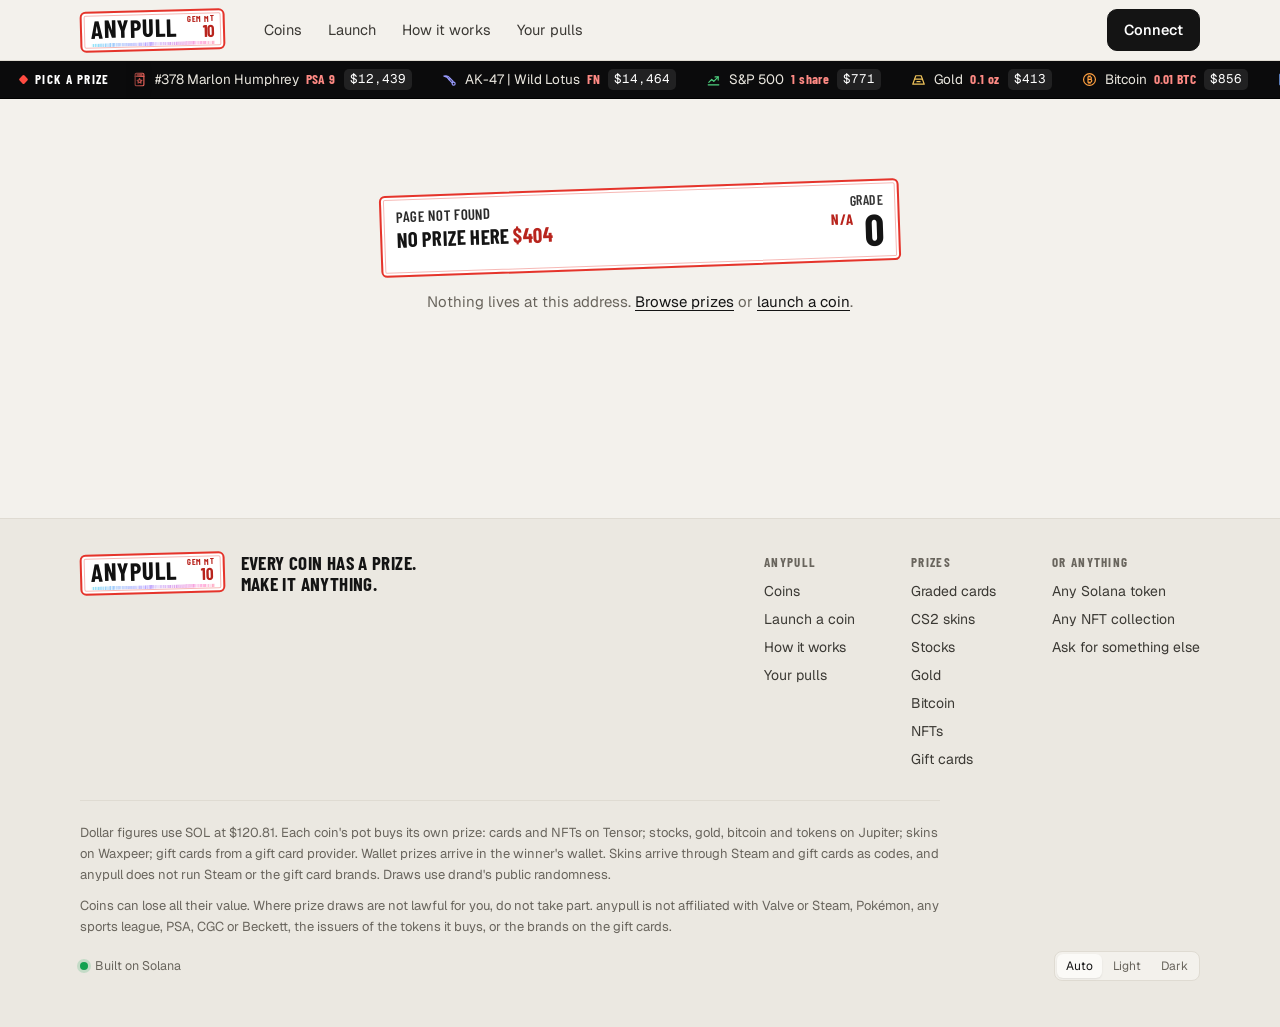
==== index.html @ 2639dd2e "Site 2026-10-04T20:38Z from 482c125" ====
<!doctype html>
<html lang="en">
<head>
  <meta charset="UTF-8" />
  <meta name="viewport" content="width=device-width, initial-scale=1.0, viewport-fit=cover" />
  <title>anypull: every coin has a prize. Make it anything.</title>
  <meta name="description" content="On anypull, every Solana coin has a prize, and it can be anything: a graded card, a CS2 skin, a share of NVIDIA, gold, bitcoin, an NFT, a gift card, any Solana token. Trading fills the coin's pot. Each time the pot covers the prize, one holder pulls it. Then it fills again." />
  <meta name="theme-color" content="#F3F1EC" media="(prefers-color-scheme: light)" />
  <meta name="theme-color" content="#101012" media="(prefers-color-scheme: dark)" />
  <meta property="og:type" content="website" />
  <meta property="og:site_name" content="anypull" />
  <meta property="og:title" content="anypull: every coin has a prize. Make it anything." />
  <meta property="og:description" content="A graded Charizard, a Karambit, an NVIDIA share, gold, bitcoin, a gift card, any Solana token. Trading fills the coin's pot; when it covers the prize, one holder pulls it." />
  <meta property="og:image" content="https://anypull.fun/og.png" />
  <meta property="og:image:width" content="1200" />
  <meta property="og:image:height" content="630" />
  <meta name="twitter:card" content="summary_large_image" />
  <meta name="twitter:title" content="anypull: every coin has a prize. Make it anything." />
  <meta name="twitter:description" content="Any prize for any coin: cards, skins, stocks, gold, bitcoin, NFTs, gift cards, any Solana token. Trading fills the pot; one holder pulls it." />
  <link rel="icon" href="/favicon.svg" type="image/svg+xml" />
  <script>try { var t = localStorage.getItem("pull.theme"); if (t === "light" || t === "dark") document.documentElement.dataset.theme = t; } catch (e) {}</script>
  <link rel="preconnect" href="https://fonts.googleapis.com" />
  <link rel="preconnect" href="https://fonts.gstatic.com" crossorigin />
  <link href="https://fonts.googleapis.com/css2?family=Barlow+Condensed:wght@600;700&family=Geist:wght@400..700&family=Geist+Mono:wght@400..600&display=swap" rel="stylesheet" />
  <script type="module" crossorigin src="/assets/index-BadBo5z8.js"></script>
  <link rel="stylesheet" crossorigin href="/assets/index-B81WyAjZ.css">
  <meta property="og:url" content="https://anypull.fun/" />
  <link rel="canonical" href="https://anypull.fun/" />
</head>
<body>
  <div id="root"></div>
  <noscript>anypull needs JavaScript to show coins, their prizes and pots, and to connect a wallet.</noscript>
</body>
</html>
---- assets/index-B81WyAjZ.css ----
:root{--paper:#f3f1ec;--paper-2:#ebe8e1;--card:#fbfaf7;--ink:#141414;--ink-2:#3b3934;--muted:#69655d;--line:#dfdbd2;--line-2:#cfcac0;--stage:#0d0d0e;--stage-2:#1a1a1c;--red:#e5342b;--red-ink:#b8241d;--green:#12a150;--sell:#d4372f;--holo:linear-gradient(90deg, #7be0f6 0%, #a993ff 22%, #ff8fd2 44%, #ffd27a 66%, #8ef0b8 84%, #7be0f6 100%);--radius:14px;--mono:"Geist Mono", ui-monospace, SFMono-Regular, Menlo, monospace;--sans:"Geist", ui-sans-serif, system-ui, -apple-system, "Segoe UI", sans-serif;--lightningcss-light:initial;--lightningcss-dark: ;color-scheme:light}*{box-sizing:border-box}html,body{background:var(--paper);color:var(--ink);font-family:var(--sans);-webkit-font-smoothing:antialiased;margin:0;font-size:15px;line-height:1.5;overflow-x:clip}a{color:inherit}button{font:inherit;color:inherit;cursor:pointer}input,select,textarea{font:inherit;color:inherit}img{max-width:100%;display:block}.mono{font-family:var(--mono);font-feature-settings:"zero" 1}.muted{color:var(--muted)}.num{font-variant-numeric:tabular-nums}.bar{z-index:20;background:color-mix(in srgb, var(--paper) 88%, transparent);-webkit-backdrop-filter:blur(10px);backdrop-filter:blur(10px);border-bottom:1px solid var(--line);position:sticky;top:0}.bar-in{align-items:center;gap:18px;max-width:1160px;height:60px;margin:0 auto;padding:0 20px;display:flex}.brand{letter-spacing:-.03em;align-items:center;gap:9px;font-size:21px;font-weight:650;text-decoration:none;display:flex}.brand svg{width:26px;height:26px}.nav{gap:4px;margin-left:10px;display:flex}.nav a{color:var(--ink-2);border-radius:8px;padding:7px 11px;font-size:14.5px;text-decoration:none}.nav a:hover{background:var(--paper-2)}.nav a.on{color:var(--ink);background:var(--paper-2);font-weight:560}.bar .grow{flex:1}.main{max-width:1160px;margin:0 auto;padding:28px 20px 80px}.narrow{max-width:760px;margin:0 auto}.foot{border-top:1px solid var(--line);margin-top:40px}.foot-in{max-width:760px;color:var(--muted);margin:0 auto;padding:26px 20px 50px;font-size:13px}.foot-in nav{gap:18px;margin-bottom:12px;display:flex}.foot-in nav a{color:var(--ink-2);text-decoration:none}.btn{border:1px solid var(--ink);background:var(--ink);color:#fff;white-space:nowrap;border-radius:10px;justify-content:center;align-items:center;gap:8px;padding:9px 16px;font-size:14.5px;font-weight:560;text-decoration:none;transition:transform 80ms,background .15s;display:inline-flex}.btn:hover{background:color-mix(in srgb, var(--ink) 84%, var(--paper))}.btn:active{transform:translateY(1px)}.btn:disabled{opacity:.45;cursor:not-allowed}.btn.red{background:var(--red);border-color:var(--red)}.btn.red:hover{background:var(--red-ink)}.btn.ghost{color:var(--ink);border-color:var(--line-2);background:0 0}.btn.ghost:hover{background:var(--paper-2)}.btn.lg{border-radius:12px;padding:13px 22px;font-size:16px}.btn.block{width:100%}.btn.sm{border-radius:8px;padding:6px 11px;font-size:13px}.link{text-underline-offset:3px;color:var(--ink);background:0 0;border:0;padding:0;text-decoration:underline}.hero h1{letter-spacing:-.035em;margin:8px 0 12px;font-size:44px;font-weight:650;line-height:1.04}.hero p{color:var(--ink-2);max-width:600px;margin:0 0 6px;font-size:17px}.stage{background:radial-gradient(120% 80% at 50% 0%, #2a2a2e 0%, var(--stage) 62%);isolation:isolate;border-radius:22px;place-items:center;display:grid;position:relative;overflow:hidden}.stage:after{content:"";border-radius:inherit;pointer-events:none;position:absolute;inset:0;box-shadow:inset 0 0 0 1px #ffffff0f}.stage .spot{aspect-ratio:1;filter:blur(10px);pointer-events:none;background:radial-gradient(closest-side,#ffffff1f,#0000);width:70%;position:absolute;top:-30%;left:15%}.stage .floor{pointer-events:none;background:linear-gradient(#0000,#ffffff0a);height:28%;position:absolute;bottom:0;left:0;right:0}.tilt{perspective:900px;z-index:1;position:relative}.tilt-in{transform-style:preserve-3d;border-radius:10px;transition:transform .25s ease-out;position:relative}.tilt-in img{-webkit-user-select:none;user-select:none;-webkit-user-drag:none;border-radius:10px;box-shadow:0 30px 60px -20px #000c,0 0 0 1px #ffffff0a}.tilt-in .glare{pointer-events:none;mix-blend-mode:color-dodge;opacity:0;background:radial-gradient(circle at var(--gx,50%) var(--gy,50%), #ffffff8c, #fff0 45%);border-radius:10px;transition:opacity .25s;position:absolute;inset:0}.tilt:hover .glare{opacity:.6}.tilt-in .foil{pointer-events:none;opacity:0;border-radius:10px;position:absolute;inset:0;overflow:hidden}.tilt-in .foil:before{content:"";mix-blend-mode:screen;filter:blur(2px);background:linear-gradient(90deg,#0000,#7be0f638,#ff8fd24d,#ffd27a38,#0000);width:38%;position:absolute;top:-50%;bottom:-50%;left:-60%;transform:rotate(18deg)}.stage.full .tilt-in .foil{opacity:1}.stage.full .tilt-in .foil:before{animation:3.2s ease-in-out infinite shine}@keyframes shine{0%{left:-60%}55%,to{left:130%}}.stage-pill{z-index:2;position:absolute;top:14px;left:14px}.stage .vault{z-index:2;color:#ffffff73;letter-spacing:.02em;font-size:11.5px;position:absolute;bottom:12px;right:14px}.stage .noimg{aspect-ratio:3/5;background:var(--stage-2);color:#777;text-align:center;border-radius:12px;place-items:center;width:220px;padding:20px;font-size:13px;display:grid}.pill{color:#fff;-webkit-backdrop-filter:blur(6px);backdrop-filter:blur(6px);background:#ffffff1a;border:1px solid #ffffff1f;border-radius:999px;align-items:center;gap:7px;padding:4px 10px 4px 9px;font-size:12.5px;font-weight:560;display:inline-flex}.pill .dot{background:#8ef0b8;border-radius:50%;width:7px;height:7px;box-shadow:0 0 0 3px #8ef0b82e}.pill.drawing .dot{background:#ffd27a;animation:1s ease-in-out infinite pulse}.pill.won .dot{background:#ff8fd2}.pill.wait .dot{box-shadow:none;background:#9a9a9a}.pill.light{background:var(--card);color:var(--ink);border-color:var(--line)}@keyframes pulse{50%{transform:scale(1.25);box-shadow:0 0 0 6px #ffd27a00}}.meter{gap:8px;display:grid}.meter-top{justify-content:space-between;align-items:flex-end;gap:12px;display:flex}.meter-top .big{letter-spacing:-.04em;font-size:52px;font-weight:650;line-height:.9}.meter-top .label{color:var(--muted);font-size:13px}.meter-top .label b{color:var(--ink);font-weight:600}.bars{border-radius:6px;height:54px;position:relative;overflow:hidden}.bars .track,.bars .fill{-webkit-mask:var(--barmask);-webkit-mask:var(--barmask);mask:var(--barmask);position:absolute;inset:0}.bars .track{background:var(--line-2);opacity:.65}.bars .fill{background:var(--holo);clip-path:inset(0 calc(100% - var(--p) * 100%) 0 0);background-size:200% 100%;transition:clip-path .8s cubic-bezier(.2,.8,.2,1);animation:6s linear infinite holo}@keyframes holo{to{background-position:200% 0}}.bars.sm{border-radius:3px;height:16px}.meter-foot{color:var(--muted);flex-wrap:wrap;justify-content:space-between;gap:10px;font-size:13px;display:flex}.meter-foot b{color:var(--ink);font-weight:600}.feature{grid-template-columns:1fr;gap:20px;margin:30px 0 46px;text-decoration:none;display:grid}.feature .stage{height:440px}.feature .stage img{width:auto;max-height:380px}.feature-meta{justify-content:space-between;align-items:flex-end;gap:16px;display:flex}.feature-meta h2{letter-spacing:-.025em;margin:0;font-size:26px;font-weight:640;line-height:1.15}.feature-meta .sub{color:var(--muted);margin-top:4px;font-size:14px}.cardline{flex-wrap:wrap;align-items:center;gap:8px;display:flex}.grade{border:1px solid var(--red);color:var(--red-ink);letter-spacing:.02em;background:#fff;border-radius:5px;align-items:center;padding:1px 6px;font-size:11.5px;font-weight:650;display:inline-flex}.cat{color:var(--muted);font-size:12px}.tick{color:var(--muted);font-weight:500}.tabs{border-bottom:1px solid var(--line);justify-content:space-between;align-items:center;margin-top:8px;display:flex}.tabs h3{margin:0;padding:10px 0;font-size:17px;font-weight:620}.tabs nav{gap:2px;display:flex}.tabs nav button{color:var(--muted);background:0 0;border:0;border-bottom:2px solid #0000;margin-bottom:-1px;padding:10px;font-size:15px}.tabs nav button.on{color:var(--ink);border-color:var(--ink);font-weight:560}.rows{display:grid}.row{border-bottom:1px solid var(--line);grid-template-columns:74px 1fr auto;align-items:center;gap:16px;padding:16px 0;text-decoration:none;display:grid}.row:hover .row-title{text-underline-offset:3px;text-decoration:underline}.thumb{background:var(--stage);border-radius:10px;place-items:center;width:74px;height:74px;display:grid;overflow:hidden}.thumb img{width:auto;max-height:70px}.row-title{font-size:16px;font-weight:620}.row-card{color:var(--ink-2);margin-top:1px;font-size:13.5px}.row .bars{margin-top:9px}.row-right{text-align:right;min-width:92px}.row-right .p{letter-spacing:-.03em;font-size:26px;font-weight:650;line-height:1}.row-right .s{color:var(--muted);margin-top:6px;font-size:12.5px}.empty{text-align:center;color:var(--muted);padding:40px 0}.coin-head{flex-wrap:wrap;justify-content:space-between;align-items:flex-start;gap:20px;margin-bottom:20px;display:flex}.coin-head h1{letter-spacing:-.03em;margin:0;font-size:34px;font-weight:650;line-height:1.1}.coin-head .ident{align-items:center;gap:14px;display:flex}.coin-head .avatar{object-fit:cover;background:var(--stage);border-radius:14px;width:56px;height:56px}.coin-grid{grid-template-columns:minmax(0,1.15fr) minmax(0,1fr);align-items:start;gap:28px;display:grid}.coin-grid .stage{height:520px}.coin-grid .stage img{width:auto;max-height:460px}.panel{background:var(--card);border:1px solid var(--line);border-radius:var(--radius);padding:18px}.panel+.panel{margin-top:16px}.panel h4{text-transform:uppercase;letter-spacing:.06em;color:var(--muted);margin:0 0 12px;font-size:13px;font-weight:600}.kv{grid-template-columns:auto 1fr;gap:7px 16px;font-size:14px;display:grid}.kv dt{color:var(--muted)}.kv dd{text-align:right;margin:0;font-weight:520}.kv dd a{text-decoration:underline;-webkit-text-decoration-color:var(--line-2);text-decoration-color:var(--line-2);text-underline-offset:3px}.section{margin-top:38px}.section>h3{letter-spacing:-.02em;margin:0 0 12px;font-size:20px;font-weight:640}.trade .side{background:var(--paper-2);border-radius:10px;grid-template-columns:1fr 1fr;margin-bottom:14px;padding:3px;display:grid}.trade .side button{color:var(--muted);background:0 0;border:0;border-radius:8px;padding:8px;font-weight:560}.trade .side button.on.buy{color:var(--green);background:#fff;box-shadow:0 1px 2px #0000000f}.trade .side button.on.sell{color:var(--sell);background:#fff;box-shadow:0 1px 2px #0000000f}.field{gap:6px;margin-bottom:14px;display:grid}.field label,.field .lab{color:var(--ink-2);font-size:13px;font-weight:520}.field .hint{color:var(--muted);font-size:12.5px}.input{border:1px solid var(--line-2);background:#fff;border-radius:10px;align-items:center;padding:0 12px;display:flex}.input:focus-within{border-color:var(--ink);box-shadow:0 0 0 3px #14141412}.input input,.input textarea,.input select{background:0 0;border:0;outline:0;width:100%;padding:11px 0;font-size:15px}.input textarea{resize:vertical;min-height:70px}.input .unit{color:var(--muted);white-space:nowrap;padding-left:8px;font-size:14px}.quick{flex-wrap:wrap;gap:6px;display:flex}.quick button{border:1px solid var(--line-2);color:var(--ink-2);background:#fff;border-radius:7px;padding:3px 9px;font-size:12.5px}.quick button:hover{border-color:var(--ink)}.note{color:var(--muted);margin-top:10px;font-size:13px}.note.bad{color:var(--sell)}.note.ok{color:var(--green)}.chart{height:230px;position:relative}.chart-wait{color:var(--muted);place-items:center;font-size:13px;display:grid;position:absolute;inset:0}.draw{border-radius:var(--radius);background:var(--ink);color:#f3f1ec;margin-top:16px;padding:18px;position:relative;overflow:hidden}.draw:before{content:"";background:var(--holo);opacity:.12;background-size:200% 100%;animation:5s linear infinite holo;position:absolute;inset:0}.draw>*{position:relative}.draw h5{letter-spacing:.08em;text-transform:uppercase;color:#ffd27a;margin:0 0 6px;font-size:12px;font-weight:600}.draw .t{letter-spacing:-.02em;font-size:22px;font-weight:620}.draw .d{color:#c9c6be;margin-top:4px;font-size:13.5px}.draw a{color:#fff}.count{font-family:var(--mono);letter-spacing:-.02em;font-size:34px}.table{border-collapse:collapse;width:100%;font-size:14px}.table th{text-align:left;color:var(--muted);border-bottom:1px solid var(--line);padding:8px 10px;font-size:12.5px;font-weight:560}.table td{border-bottom:1px solid var(--line);vertical-align:middle;padding:10px}.table td.r,.table th.r{text-align:right}.oddsbar{background:var(--paper-2);border-radius:3px;min-width:60px;height:6px;overflow:hidden}.oddsbar i{background:var(--holo);height:100%;display:block}.round{border:1px solid var(--line);border-radius:var(--radius);background:var(--card);grid-template-columns:64px 1fr auto;align-items:center;gap:14px;padding:14px 16px;display:grid}.round+.round{margin-top:10px}.round .n{font-family:var(--mono);color:var(--muted);font-size:13px}.round .what{font-size:14.5px}.round .links{flex-wrap:wrap;gap:12px;margin-top:3px;font-size:13px;display:flex}.round .links a,.round .links button{color:var(--muted)}.round img.prize{object-fit:contain;background:var(--stage);border-radius:8px;width:54px;height:54px}.verify{border-top:1px dashed var(--line-2);grid-column:1/-1;margin-top:10px;padding-top:12px;font-size:13.5px}.verify ol{gap:6px;margin:0;padding-left:20px;display:grid}.verify .ok{color:var(--green);font-weight:600}.verify .bad{color:var(--sell);font-weight:600}.verify code{font-family:var(--mono);background:var(--paper-2);word-break:break-all;border-radius:4px;padding:1px 5px;font-size:12px}.launch h1{letter-spacing:-.03em;margin:6px 0 8px;font-size:36px;font-weight:650}.launch .lede{color:var(--ink-2);max-width:640px;margin:0 0 24px;font-size:16px}.steps{gap:22px;display:grid}.step{background:var(--card);border:1px solid var(--line);border-radius:18px;padding:22px}.step>h2{letter-spacing:-.015em;align-items:center;gap:10px;margin:0 0 4px;font-size:18px;font-weight:640;display:flex}.step>h2 .k{background:var(--ink);color:#fff;border-radius:50%;place-items:center;width:24px;height:24px;font-size:13px;display:grid}.step>p{color:var(--muted);margin:0 0 16px;font-size:14px}.chips{flex-wrap:wrap;gap:6px;margin:10px 0 14px;display:flex}.chips button{border:1px solid var(--line-2);color:var(--ink-2);background:#fff;border-radius:999px;padding:5px 12px;font-size:13.5px}.chips button.on{background:var(--ink);color:#fff;border-color:var(--ink)}.chips button span{color:var(--muted);margin-left:4px;font-size:12px}.chips button.on span{color:#bbb}.picker{grid-template-columns:repeat(auto-fill,minmax(150px,1fr));gap:12px;max-height:560px;padding:2px;display:grid;overflow:auto}.pick{border:1px solid var(--line);text-align:left;background:#fff;border-radius:12px;padding:0;transition:border-color .15s,transform .15s;display:grid;overflow:hidden}.pick:hover{border-color:var(--ink-2);transform:translateY(-1px)}.pick.on{border-color:var(--ink);box-shadow:0 0 0 2px var(--ink)}.pick .im{background:var(--stage);place-items:center;height:190px;padding:10px 0;display:grid}.pick .im img{border-radius:4px;width:auto;max-height:170px}.pick .tx{gap:3px;padding:9px 10px 10px;display:grid}.pick .tt{-webkit-line-clamp:2;-webkit-box-orient:vertical;min-height:2.6em;font-size:12.5px;font-weight:560;line-height:1.3;display:-webkit-box;overflow:hidden}.pick .pr{color:var(--muted);justify-content:space-between;align-items:center;font-size:12.5px;display:flex}.two{grid-template-columns:1fr 1fr;gap:14px;display:grid}.range{width:100%;accent-color:var(--ink)}.split{border-radius:6px;height:12px;margin:6px 0 4px;display:flex;overflow:hidden}.split i{height:100%;display:block}.legend{color:var(--muted);flex-wrap:wrap;gap:14px;font-size:12.5px;display:flex}.legend span:before{content:"";background:var(--c);vertical-align:-1px;border-radius:2px;width:9px;height:9px;margin-right:6px;display:inline-block}.toggle{align-items:flex-start;gap:10px;font-size:14px;display:flex}.toggle input{width:16px;height:16px;accent-color:var(--ink);margin-top:4px}.chosen{background:var(--paper);border-radius:12px;grid-template-columns:110px 1fr;align-items:center;gap:16px;padding:12px;display:grid}.chosen .im{background:var(--stage);border-radius:10px;place-items:center;height:140px;display:grid}.chosen .im img{width:auto;max-height:130px}.upload{align-items:center;gap:12px;display:flex}.upload .pv{background:var(--stage);object-fit:cover;border-radius:12px;width:64px;height:64px}.check{align-items:flex-start;gap:10px;margin:6px 0 16px;font-size:14px;display:flex}.check input{accent-color:var(--ink);margin-top:3px}.prose h1{letter-spacing:-.03em;margin:6px 0 10px;font-size:38px;font-weight:650}.prose h2{letter-spacing:-.015em;margin:34px 0 8px;font-size:20px;font-weight:640}.prose p,.prose li{color:var(--ink-2);font-size:15.5px}.prose ol,.prose ul{padding-left:22px}.prose li{margin:5px 0}.prose code{font-family:var(--mono);background:var(--paper-2);border-radius:4px;padding:1px 5px;font-size:13px}.prose .callout{background:var(--card);border:1px solid var(--line);border-radius:14px;padding:16px 18px}.wl-back{z-index:100;background:#0f0f0f73;place-items:center;padding:16px;display:grid;position:fixed;inset:0}.wl{background:var(--card);border-radius:18px;width:min(400px,100%);padding:18px;box-shadow:0 30px 80px -20px #0006}.wl-h{justify-content:space-between;align-items:center;margin-bottom:12px;font-size:16px;font-weight:620;display:flex}.wl-x{color:var(--muted);background:0 0;border:0;font-size:22px;line-height:1}.wl-row{border:1px solid var(--line);text-align:left;background:#fff;border-radius:12px;align-items:center;gap:12px;width:100%;margin-bottom:8px;padding:11px 12px;text-decoration:none;display:flex}.wl-row:hover{border-color:var(--ink-2)}.wl-row img,.wl-row .ico{border-radius:8px;width:30px;height:30px}.wl-row .ico{background:var(--ink);color:#fff;place-items:center;font-weight:650;display:grid}.wl-row .n{flex:1;font-weight:560}.wl-row .tag{color:var(--muted);font-size:12px}.wl-sec{text-transform:uppercase;letter-spacing:.06em;color:var(--muted);margin:14px 0 8px;font-size:12px;font-weight:600}.wl-foot{color:var(--muted);margin-top:10px;font-size:12.5px}.acct{align-items:center;gap:8px;display:flex}.acct .bal{color:var(--muted);font-size:13px}.toast{background:var(--ink);color:#fff;z-index:200;border-radius:12px;max-width:min(560px,100% - 32px);padding:10px 16px;font-size:14px;position:fixed;bottom:18px;left:50%;transform:translate(-50%);box-shadow:0 10px 30px #00000040}.toast a{color:#ffd27a}.skel{background:linear-gradient(90deg, var(--paper-2), #f7f5f0, var(--paper-2));background-size:200% 100%;border-radius:8px;animation:1.2s infinite skel}@keyframes skel{to{background-position:-200% 0}}@media (width<=900px){.coin-grid{grid-template-columns:1fr}.coin-grid .stage{height:440px}.nav{display:none}}@media (width<=600px){.hero h1{font-size:34px}.coin-head>div:last-child{text-align:left!important}.coin-head h1{font-size:28px}.coin-grid .stage{height:400px}.coin-grid .stage img{max-height:350px}.feature .stage{height:360px}.feature .stage img{max-height:310px}.meter-top .big{font-size:40px}.row{grid-template-columns:56px 1fr auto;gap:12px}.thumb{width:56px;height:56px}.thumb img{max-height:52px}.two,.round{grid-template-columns:1fr}.bar-in{gap:10px}}:root{--cond:"Barlow Condensed", "Arial Narrow", ui-sans-serif, sans-serif}.dev{line-height:0;display:inline-block;position:relative}.dev img{border-radius:8px}.dev .dev-under{filter:grayscale()contrast(1.08)brightness(.58)}.dev .dev-over{width:100%;height:100%;clip-path:inset(calc((1 - var(--p)) * 100%) 0 0 0);transition:clip-path 1.4s cubic-bezier(.2,.8,.2,1);position:absolute;inset:0;box-shadow:none!important}.dev .dev-line{height:3px;left:-3%;right:-3%;bottom:calc(var(--p) * 100% - 1px);background:var(--holo);background-size:200% 100%;border-radius:2px;transition:bottom 1.4s cubic-bezier(.2,.8,.2,1);animation:2.4s linear infinite holo;position:absolute;box-shadow:0 0 14px 2px #a993ffbf,0 0 3px #ffffffe6}.dev.full .dev-over{animation:3.2s ease-in-out infinite alive}@keyframes alive{0%,to{filter:saturate()brightness()}50%{filter:saturate(1.25)brightness(1.08)}}.tilt-in .dev-under{box-shadow:0 30px 60px -20px #000c,0 0 0 1px #ffffff0a}.lbl{font-family:var(--cond);text-transform:uppercase;color:#111;border:2.5px solid var(--red);background:#fff;border-radius:6px;grid-template-columns:1fr auto;gap:2px 10px;padding:8px 10px 7px;line-height:1.05;display:grid;box-shadow:inset 0 0 0 2px #fff,inset 0 0 0 3px #e5342b59}.lbl-t{letter-spacing:.02em;color:#2a2a2a;-webkit-line-clamp:2;-webkit-box-orient:vertical;font-size:12.5px;font-weight:600;display:-webkit-box;overflow:hidden}.lbl-coin{letter-spacing:.01em;white-space:nowrap;text-overflow:ellipsis;margin-top:3px;font-size:15px;font-weight:700;overflow:hidden}.lbl-coin span{color:var(--red-ink)}.lbl-r{text-align:right;align-content:start;justify-items:end;display:grid}.lbl-w{letter-spacing:.04em;color:#333;font-size:11.5px;font-weight:600}.lbl-g{letter-spacing:-.01em;font-size:30px;font-weight:700;line-height:.95}.lbl-g span{letter-spacing:.06em;vertical-align:14px;color:var(--red-ink);margin-right:2px;font-size:12px;font-weight:700}.lbl-b{grid-column:1/-1;align-items:center;gap:8px;margin-top:6px;display:flex}.lbl-b .bars{flex:1;height:14px}.lbl-p{font-family:var(--mono);text-transform:none;text-align:right;min-width:36px;font-size:12px;font-weight:600}.lbl.big{padding:12px 14px 10px}.lbl.big .lbl-t{font-size:15px}.lbl.big .lbl-coin{font-size:21px}.lbl.big .lbl-g{font-size:44px}.lbl.big .lbl-g span{vertical-align:22px;font-size:15px}.lbl.big .lbl-w{font-size:14px}.lbl.big .lbl-b .bars{height:22px}.lbl.big .lbl-p{font-size:14px}.wall{margin-top:56px}.wall-head{border-bottom:1px solid var(--line);justify-content:space-between;align-items:flex-end;margin-bottom:26px;display:flex}.wall-head h3{font-family:var(--cond);text-transform:uppercase;letter-spacing:.01em;margin:0;padding-bottom:8px;font-size:30px;font-weight:700}.wall-head nav{gap:2px;display:flex}.wall-head nav button{color:var(--muted);background:0 0;border:0;border-bottom:2px solid #0000;margin-bottom:-1px;padding:10px 12px;font-size:15px}.wall-head nav button.on{color:var(--ink);border-color:var(--ink);font-weight:560}.grid{grid-template-columns:repeat(auto-fill,minmax(255px,1fr));gap:26px 22px;display:grid}.tile{background:linear-gradient(160deg,#fdfdfb 0%,#f1efe9 55%,#e9e6de 100%);border:1px solid #d6d2c8;border-radius:16px;gap:9px;padding:11px;text-decoration:none;transition:transform .25s cubic-bezier(.2,.8,.2,1),box-shadow .25s;display:grid;position:relative;box-shadow:inset 0 1px #fff,inset 0 0 0 4px #ffffff8c,0 1px #0000000a,0 12px 24px -16px #00000040}.tile:hover{transform:translateY(-4px)rotate(-.5deg);box-shadow:inset 0 1px #fff,inset 0 0 0 4px #ffffff8c,0 26px 40px -22px #0006}.tile-stage{background:radial-gradient(120% 90% at 50% 0%, #2a2a2e, var(--stage) 65%);border-radius:10px;place-items:center;height:300px;display:grid;position:relative;overflow:hidden}.tile-stage .dev img{width:auto;max-height:268px}.tile-pill{position:absolute;top:10px;left:10px}.tile-pill .pill{padding:3px 9px 3px 8px;font-size:11.5px}.tile-foot{color:var(--muted);justify-content:space-between;padding:0 3px;font-size:12.5px;display:flex}.tile.drawing:before{content:"";background:var(--holo);-webkit-mask-composite:xor;pointer-events:none;background-size:200% 100%;border-radius:18px;padding:2px;animation:2s linear infinite holo;position:absolute;inset:-2px;-webkit-mask-image:linear-gradient(#000 0 0),linear-gradient(#000 0 0);-webkit-mask-position:0 0,0 0;-webkit-mask-size:auto,auto;-webkit-mask-repeat:repeat,repeat;-webkit-mask-clip:content-box,border-box;-webkit-mask-origin:content-box,border-box;-webkit-mask-composite:xor;mask-composite:exclude;-webkit-mask-source-type:auto,auto;mask-mode:match-source,match-source}.hero2{grid-template-columns:minmax(0,1fr) minmax(0,1fr);align-items:center;gap:30px;min-height:520px;display:grid}.eyebrow{font-family:var(--cond);text-transform:uppercase;letter-spacing:.14em;color:var(--red-ink);font-size:14px;font-weight:700}.hero2 h1{letter-spacing:-.05em;margin:14px 0 18px;font-size:84px;font-weight:700;line-height:.92}.hero2 p{color:var(--ink-2);max-width:490px;margin:0 0 22px;font-size:17.5px}.hero-cta{flex-wrap:wrap;gap:10px;display:flex}.hero-stats{color:var(--muted);flex-wrap:wrap;gap:22px;margin-top:26px;font-size:14px;display:flex}.hero-stats b{font-family:var(--cond);color:var(--ink);vertical-align:-2px;margin-right:4px;font-size:26px;font-weight:700}.fan{height:500px;position:relative}.fan-card{text-decoration:none;position:absolute;bottom:20px;left:50%}.fan-in{transform:translateX(-50%) translateX(calc(var(--i) * 150px)) translateY(calc(var(--i) * var(--i) * 18px)) rotate(var(--r));transform-origin:50% 100%;transition:transform .35s cubic-bezier(.2,.8,.2,1);position:relative}.fan-in .dev img{border-radius:10px;width:auto;max-height:380px}.fan-tag{font-family:var(--cond);text-transform:uppercase;letter-spacing:.04em;border:2px solid var(--red);white-space:nowrap;color:#111;background:#fff;border-radius:6px;padding:2px 9px;font-size:14px;font-weight:700;position:absolute;bottom:-14px;left:50%;transform:translate(-50%)}.ticker{background:var(--ink);color:#eae7df;border-bottom:1px solid #000;align-items:center;height:38px;display:flex;overflow:hidden}.ticker-in{white-space:nowrap;gap:36px;padding-left:20px;animation:60s linear infinite crawl;display:flex}.ticker:hover .ticker-in{animation-play-state:paused}@keyframes crawl{to{transform:translate(-50%)}}.tk{align-items:center;gap:9px;font-size:13.5px;text-decoration:none;display:inline-flex}.tk b{font-family:var(--cond);letter-spacing:.1em;font-size:13px;font-weight:700}.tk.pull b{background:var(--holo);color:#0000;background-size:200% 100%;-webkit-background-clip:text;background-clip:text;animation:3s linear infinite holo}.tk.drawing b{color:#ffd27a}.tk.launch b{color:#8ef0b8}.tk-card i{font-style:normal;font-family:var(--cond);color:#ff8a84;letter-spacing:.03em;margin-left:4px;font-weight:700}.tk-coin{font-family:var(--mono);color:#b8b4ab;font-size:12.5px}.tk-who{font-family:var(--mono);color:#8ef0b8;font-size:12.5px}@media (width<=900px){.hero2{grid-template-columns:1fr;min-height:0}.hero2 h1{font-size:60px}.fan{height:400px}.fan-in .dev img{max-height:300px}.fan-in{transform:translateX(-50%) translateX(calc(var(--i) * 120px)) translateY(calc(var(--i) * var(--i) * 14px)) rotate(var(--r))}}@media (width<=600px){.hero2 h1{font-size:50px}.fan{height:330px}.fan-in .dev img{max-height:240px}.fan-in{transform:translateX(-50%) translateX(calc(var(--i) * 92px)) translateY(calc(var(--i) * var(--i) * 10px)) rotate(var(--r))}.grid{grid-template-columns:1fr 1fr;gap:14px}.tile-stage{height:210px}.tile-stage .dev img{max-height:186px}.lbl-g{font-size:22px}.lbl-coin{font-size:13px}}.bigslab{background:linear-gradient(160deg,#fdfdfb 0%,#f1efe9 55%,#e7e4dc 100%);border:1px solid #d3cfc4;border-radius:26px;gap:12px;padding:14px;display:grid;box-shadow:inset 0 1px #fff,inset 0 0 0 6px #ffffff80,0 30px 50px -30px #00000059}.bigslab .stage{border-radius:14px}.stage.drawing:before{content:"";border-radius:inherit;background:var(--holo);-webkit-mask-composite:xor;z-index:3;pointer-events:none;background-size:200% 100%;padding:3px;animation:1.6s linear infinite holo;position:absolute;inset:0;-webkit-mask-image:linear-gradient(#000 0 0),linear-gradient(#000 0 0);-webkit-mask-position:0 0,0 0;-webkit-mask-size:auto,auto;-webkit-mask-repeat:repeat,repeat;-webkit-mask-clip:content-box,border-box;-webkit-mask-origin:content-box,border-box;-webkit-mask-composite:xor;mask-composite:exclude;-webkit-mask-source-type:auto,auto;mask-mode:match-source,match-source}.stamp{z-index:4;font-family:var(--cond);letter-spacing:.08em;color:#e5342beb;text-align:center;-webkit-backdrop-filter:blur(1px);backdrop-filter:blur(1px);mix-blend-mode:normal;text-shadow:0 0 1px #e5342b80;pointer-events:none;background:#0d0d0e40;border:5px double #e5342beb;border-radius:10px;padding:8px 18px 6px;font-size:64px;font-weight:700;line-height:.9;animation:.5s cubic-bezier(.2,1.6,.4,1) both thunk;position:absolute;top:46%;left:50%;transform:translate(-50%,-50%)rotate(-14deg)}.stamp small{font-family:var(--mono);letter-spacing:0;margin-top:4px;font-size:15px;font-weight:600;display:block}@keyframes thunk{0%{opacity:0;transform:translate(-50%,-50%)rotate(-14deg)scale(1.8)}to{opacity:1;transform:translate(-50%,-50%)rotate(-14deg)scale(1)}}.facts{background:var(--line);border:1px solid var(--line);border-radius:14px;grid-template-columns:1.1fr 1fr 1fr 1fr;gap:1px;margin-top:16px;display:grid;overflow:hidden}.fact{background:var(--card);align-content:start;gap:2px;padding:12px 14px;display:grid}.fact b{font-family:var(--cond);letter-spacing:.01em;font-size:26px;font-weight:700;line-height:1}.fact span{color:var(--muted);font-size:12.5px;line-height:1.3}.fact.lead b{font-size:44px}.draw .count{font-family:var(--cond);letter-spacing:.02em;font-size:56px;font-weight:700;line-height:1}.draw h5{font-family:var(--cond);letter-spacing:.12em;font-size:15px}.draw .t{font-family:var(--cond);text-transform:uppercase;letter-spacing:.01em;font-size:28px}@media (width<=600px){.facts{grid-template-columns:1fr 1fr}.stamp{font-size:44px}}.mark{border:2.5px solid var(--red);background:#fff;border-radius:6px;grid-template-columns:auto auto;align-items:center;column-gap:10px;padding:3px 8px 3px 9px;line-height:1;transition:transform .2s;display:inline-grid;transform:rotate(-1.5deg);box-shadow:inset 0 0 0 2px #fff,inset 0 0 0 3px #e5342b59}.brand:hover .mark{transform:rotate(0)scale(1.03)}.mark-n{font-family:var(--cond);letter-spacing:.02em;text-transform:uppercase;color:#111;font-size:25px;font-weight:700}.mark-g{font-family:var(--cond);color:var(--red-ink);justify-items:end;display:grid}.mark-g i{letter-spacing:.06em;font-size:8.5px;font-style:normal;font-weight:700}.mark-g b{font-size:17px;font-weight:700;line-height:.9}.mark-bar{height:4px;-webkit-mask:var(--barmask);-webkit-mask:var(--barmask);mask:var(--barmask);background:var(--holo);background-size:200% 100%;grid-column:1/-1;margin-top:2px;animation:6s linear infinite holo}.section>h3,.prose h2,.step>h2{font-family:var(--cond);text-transform:uppercase;letter-spacing:.01em;font-weight:700}.section>h3{font-size:28px}.prose h2{font-size:24px}.step>h2{font-size:22px}.panel h4{font-family:var(--cond);letter-spacing:.1em;color:var(--ink-2);font-size:15px;font-weight:700}.prose h1,.launch h1{letter-spacing:-.04em}.launch{max-width:1160px;margin:0 auto}.launch-grid{grid-template-columns:minmax(0,1fr) 340px;align-items:start;gap:28px;display:grid}.preview{position:sticky;top:84px}.preview-h{font-family:var(--cond);text-transform:uppercase;letter-spacing:.1em;color:var(--muted);margin:0 0 10px 4px;font-size:14px;font-weight:700}.preview-slab{background:linear-gradient(160deg,#fdfdfb 0%,#f1efe9 55%,#e7e4dc 100%);border:1px solid #d3cfc4;border-radius:18px;gap:10px;padding:12px;display:grid;transform:rotate(1deg);box-shadow:inset 0 1px #fff,inset 0 0 0 5px #ffffff80,0 24px 40px -26px #00000059}.preview-slab .tile-stage{height:300px}.preview-slab .tile-stage .dev img{max-height:272px}.preview-slab .dev .dev-over,.preview-slab .dev .dev-line{transition:none}.preview-note{color:var(--ink-2);text-align:center;padding:2px 0 4px;font-size:13px}.preview-empty{border:2px dashed var(--line-2);text-align:center;height:460px;color:var(--muted);border-radius:18px;place-items:center;padding:30px;font-size:14px;display:grid}.pick{text-align:left;background:linear-gradient(160deg,#fdfdfb,#ece9e2);border:1px solid #d6d2c8;border-radius:12px;gap:0;padding:7px;display:grid}.pick-lbl{border:2px solid var(--red);font-family:var(--cond);text-transform:uppercase;background:#fff;border-radius:5px;justify-content:space-between;align-items:start;gap:6px;margin-bottom:6px;padding:4px 6px;line-height:1.05;display:flex}.pick-lbl .tt{color:#222;-webkit-line-clamp:2;-webkit-box-orient:vertical;min-height:2.1em;font-size:11.5px;font-weight:600;display:-webkit-box;overflow:hidden}.pick-lbl .gr{white-space:nowrap;font-size:20px;font-weight:700}.pick-lbl .gr i{color:var(--red-ink);vertical-align:7px;letter-spacing:.05em;margin-right:2px;font-size:10px;font-style:normal}.pick .im{border-radius:8px;height:180px}.pick .im img{max-height:166px}.pick .pr{color:var(--muted);justify-content:space-between;padding:7px 3px 1px;font-size:12px;display:flex}@media (width<=900px){.launch-grid{grid-template-columns:1fr}.preview{order:-1;position:static}.preview-slab{max-width:340px;margin:0 auto}}.tline{margin:6px 0 4px}.tline-bar{background:var(--paper-2);border-radius:8px;height:34px;position:relative;overflow:visible;box-shadow:inset 0 0 0 1px #0000000f}.tseg{border-right:2px solid var(--card);opacity:.85;transition:opacity .3s,transform .3s;position:absolute;top:0;bottom:0}.tseg:first-child{border-radius:8px 0 0 8px}.tseg:last-of-type{border-radius:0 8px 8px 0}.tseg.me{opacity:1;box-shadow:inset 0 0 0 2px #141414}.tline.decided .tseg{opacity:.25}.tline.decided .tseg.win{opacity:1;z-index:1;transform:scaleY(1.25);box-shadow:0 0 18px #a993ffcc}.tline-cursor{z-index:2;background:#141414;border-radius:2px;width:3px;margin-left:-1.5px;transition:left 1.2s cubic-bezier(.15,.9,.25,1);position:absolute;top:-8px;bottom:-8px;box-shadow:0 0 0 2px #fff}.tline-cursor:before{content:"";border:6px solid #0000;border-top-color:#141414;position:absolute;top:-7px;left:50%;transform:translate(-50%)}.tline.spin .tline-cursor{animation:1.1s ease-in-out infinite alternate sweep}@keyframes sweep{0%{left:0%}to{left:100%}}.tline-axis{font-family:var(--mono);color:var(--muted);justify-content:space-between;margin-top:6px;font-size:11px;display:flex}.draw .tline-bar{background:#ffffff14}.draw .tseg{border-right-color:#141414}.draw .tline-cursor{background:#fff;box-shadow:0 0 0 2px #141414,0 0 12px #fff}.draw .tline-cursor:before{border-top-color:#fff}.draw .tline-axis{color:#9a968e}.trophies{grid-template-columns:repeat(auto-fill,minmax(190px,1fr));gap:16px;display:grid}.trophy{background:linear-gradient(160deg,#fdfdfb,#ebe8e1);border:1px solid #d6d2c8;border-radius:14px;gap:8px;padding:8px;display:grid;position:relative}.trophy .tile-stage{height:200px}.trophy .tile-stage .dev img{max-height:180px}.trophy .stamp{border-width:4px;padding:4px 10px 3px;font-size:34px;top:50%}.trophy .stamp small{font-size:11px}.trophy-t{font-family:var(--cond);text-transform:uppercase;letter-spacing:.03em;justify-content:space-between;padding:0 3px;font-size:15px;font-weight:700;display:flex}.trophy-t span{color:var(--muted);font-weight:600}.trophy .links{flex-wrap:wrap;gap:10px;padding:0 3px 2px;font-size:12.5px;display:flex}.trophy .links a,.trophy .links button{color:var(--muted);font-size:12.5px}.trophy.current{background:0 0;border-style:dashed}.trophy .verify{grid-column:auto}.trophy.open{grid-column:1/-1;grid-template-columns:190px 1fr;align-items:start}.cert{border:2.5px solid var(--red);background:#fff;border-radius:12px;padding:22px 24px 18px;position:relative;box-shadow:inset 0 0 0 4px #fff,inset 0 0 0 5px #e5342b4d}.cert-h{border-bottom:1px solid var(--line);font-family:var(--cond);text-transform:uppercase;justify-content:space-between;align-items:baseline;margin-bottom:12px;padding-bottom:10px;display:flex}.cert-h b{letter-spacing:.06em;font-size:22px}.cert-h span{font-family:var(--mono);text-transform:none;color:var(--muted);font-size:12.5px}.cert dl{grid-template-columns:repeat(2,minmax(0,1fr));gap:12px 28px;margin:0;display:grid}.cert dt{font-family:var(--cond);text-transform:uppercase;letter-spacing:.08em;color:var(--red-ink);font-size:12px;font-weight:700}.cert dd{margin:2px 0 0;font-size:14.5px}.cert dd a{text-decoration:underline;-webkit-text-decoration-color:var(--line-2);text-decoration-color:var(--line-2);text-underline-offset:3px}.cert .bars{height:18px;margin-top:16px}.cert-foot{color:var(--muted);justify-content:space-between;margin-top:8px;font-size:12.5px;display:flex}@media (width<=600px){.cert dl,.trophy.open{grid-template-columns:1fr}}.addr{font-family:var(--mono);text-transform:none;letter-spacing:0;font-size:.82em;font-weight:600}.binder{gap:22px;display:grid}.binder-page{background:linear-gradient(135deg,#dfe3e8,#c9ced6);border-radius:10px 18px 18px 10px;padding:22px 22px 22px 58px;position:relative;box-shadow:inset 0 0 0 1px #ffffff80,0 20px 40px -24px #00000059}.rings{flex-direction:column;justify-content:space-evenly;display:flex;position:absolute;top:0;bottom:0;left:16px}.rings i{background:radial-gradient(circle at 35% 35%,#fff,#9aa1aa 60%,#6c727a);border-radius:50%;width:22px;height:22px;box-shadow:inset 0 0 0 5px #eef0f3,0 1px 2px #0000004d}.pockets{grid-template-columns:repeat(3,1fr);gap:14px;display:grid}.pocket{aspect-ratio:5/7;background:linear-gradient(160deg,#ffffff8c,#ffffff2e);border-radius:6px;place-items:center;display:grid;position:relative;overflow:hidden;box-shadow:inset 0 0 0 1px #ffffffb3,inset 0 10px 0 -8px #ffffffe6}.pocket:after{content:"";pointer-events:none;background:linear-gradient(115deg,#0000 35%,#ffffff59 45%,#0000 55%);position:absolute;inset:0}.pocket.full{background:#141414}.pocket.full img{width:auto;max-height:82%;margin-top:-12%}.pocket-tag{border:2px solid var(--red);z-index:1;background:#fff;border-radius:5px;gap:1px;padding:4px 6px;font-size:11.5px;line-height:1.2;display:grid;position:absolute;bottom:6px;left:6px;right:6px}.pocket-tag b{font-family:var(--cond);letter-spacing:.03em;font-size:14px}.pocket-tag span{white-space:nowrap;text-overflow:ellipsis;color:var(--ink-2);overflow:hidden}.pocket-links{gap:8px;font-size:11.5px;display:flex}.pocket-links em{color:var(--muted);margin-left:auto;font-style:normal}@media (width<=600px){.binder-page{padding:14px 12px 14px 40px}.rings{left:10px}.rings i{width:16px;height:16px}.pockets{gap:8px}}.tile,.lbl,.lbl>div,.grid>*,.coin-grid>div,.launch-grid>*,.fact{min-width:0}.cert-h span{word-break:break-all;text-align:right;margin-left:12px}.wall-head{flex-wrap:wrap;gap:6px 12px}.wall-head h3{white-space:nowrap}@media (width<=600px){.table{white-space:nowrap;display:block;overflow-x:auto}.fan{height:290px}.fan-in .dev img{max-height:215px}.fan-in{transform:translateX(-50%) translateX(calc(var(--i) * 80px)) translateY(calc(var(--i) * var(--i) * 8px)) rotate(var(--r))}.fan-card:hover .fan-in{transform:translateX(-50%) translateX(calc(var(--i) * 80px)) translateY(-12px) rotate(calc(var(--r) * .5))}.fan-tag{font-size:12px}.grid{gap:12px}.tile{border-radius:12px;gap:7px;padding:7px}.lbl{gap:1px 6px;padding:6px 7px 5px}.lbl-t{font-size:10.5px}.lbl-coin{font-size:12.5px}.lbl-w{font-size:9.5px}.lbl-g{font-size:20px}.lbl-g span{vertical-align:9px;font-size:9px}.lbl-b .bars{height:10px}.lbl-p{min-width:28px;font-size:10.5px}.tile-foot{font-size:11px}.tile-foot .num{display:none}.wall-head h3{font-size:26px}.cert{padding:16px}.cert-h{flex-direction:column;align-items:flex-start;gap:4px}.cert-h span{text-align:left;margin-left:0}}.loop{grid-template-columns:repeat(4,1fr);gap:12px;margin:22px 0 28px;display:grid}.loop figure{align-content:start;gap:8px;margin:0;display:grid}.loop-stage{background:radial-gradient(120% 90% at 50% 0%, #2a2a2e, var(--stage) 65%);border-radius:12px;place-items:center;height:190px;display:grid;position:relative;overflow:hidden}.loop-stage .dev img{width:auto;max-height:168px}.loop-stage .dev .dev-over,.loop-stage .dev .dev-line{transition:none}.loop-stage .stamp{border-width:4px;padding:3px 9px 2px;font-size:30px}.loop-stage.dark .tline-bar{background:#ffffff14}.loop-stage.dark .tline-axis{display:none}.loop-stage.dark .tline-cursor{background:#fff}.loop-stage.dark .tline-cursor:before{border-top-color:#fff}.loop figcaption{color:var(--ink-2);font-size:13.5px;line-height:1.4}.loop figcaption b{font-family:var(--cond);text-transform:uppercase;letter-spacing:.04em;color:var(--ink);font-size:16px;display:block}.prose .loop{max-width:none}@media (width<=700px){.loop{grid-template-columns:1fr 1fr}}.preview-slab.ghost{opacity:.9;transform:rotate(-1deg)}.preview-slab.ghost .lbl{border-style:dashed}.ghost-card{aspect-ratio:5/8;color:#ffffff73;width:62%;font-family:var(--cond);text-transform:uppercase;letter-spacing:.1em;border:2px dashed #ffffff40;border-radius:10px;place-items:center;font-size:15px;font-weight:700;display:grid}.tile.skel{background:linear-gradient(160deg,#fdfdfb,#ebe8e1);animation:none;position:relative;overflow:hidden}.tile.skel:after{content:"";background:linear-gradient(90deg,#1b1b1d,#2a2a2e,#1b1b1d) 0 0/200% 100%;border-radius:10px;animation:1.4s infinite skel;position:absolute;inset:70px 11px 11px}.tile.skel:before{content:"";background:#fff;border:2.5px solid #e5342b59;border-radius:6px;height:50px;position:absolute;top:11px;left:11px;right:11px}.fillp{margin:-2px 0 12px}.fillp-bar{background:var(--paper-2);border-radius:5px;height:10px;position:relative;overflow:hidden}.fillp-bar i{position:absolute;top:0;bottom:0}.fillp-bar .now{background:#c9c4ff;left:0}.fillp-bar .yours{background:var(--holo);background-size:200% 100%;animation:2s linear infinite holo;box-shadow:0 0 10px #a993ffcc}.fillp-t{color:var(--ink-2);margin-top:6px;font-size:13px}.fillp-t b{font-family:var(--cond);letter-spacing:.02em;font-size:15px}.tile-tilt{line-height:0;transition:transform .2s ease-out;position:relative}.tile-tilt .glare{pointer-events:none;mix-blend-mode:color-dodge;opacity:0;background:radial-gradient(circle at var(--gx,50%) var(--gy,50%), #ffffff80, #fff0 50%);border-radius:8px;transition:opacity .25s;position:absolute;inset:0}.tile:hover .tile-tilt .glare{opacity:.55}.tile-draw{-webkit-backdrop-filter:blur(4px);backdrop-filter:blur(4px);background:#0d0d0eb3;border-radius:8px;padding:8px 8px 2px;position:absolute;bottom:12px;left:12px;right:12px}.tile-draw .tline-bar{background:#ffffff14;height:16px}.tile-draw .tline-axis{display:none}.tile-draw .tline-cursor{background:#fff}.tile-draw .tline-cursor:before{border-top-color:#fff}.tabbar{display:none}@media (width<=900px){.tabbar{z-index:30;background:color-mix(in srgb, var(--paper) 92%, transparent);-webkit-backdrop-filter:blur(12px);backdrop-filter:blur(12px);border-top:1px solid var(--line);padding:6px 6px calc(6px + env(safe-area-inset-bottom));grid-template-columns:repeat(4,1fr);display:grid;position:fixed;bottom:0;left:0;right:0}.tabbar a{color:var(--muted);border-radius:10px;justify-items:center;gap:3px;padding:4px 0;font-size:11px;text-decoration:none;display:grid}.tabbar a svg{fill:none;stroke:currentColor;stroke-width:1.7px;stroke-linecap:round;stroke-linejoin:round;width:22px;height:22px}.tabbar a.on{color:var(--ink);font-weight:600}.tabbar a.on svg{stroke:var(--red)}body{padding-bottom:calc(64px + env(safe-area-inset-bottom))}.toast{bottom:calc(76px + env(safe-area-inset-bottom))}}@media (width>=901px){.coin-side{position:sticky;top:76px}}.panel-h{justify-content:space-between;align-items:baseline;margin-bottom:6px;display:flex}.panel-h h4{margin:0}.chg{font-family:var(--cond);letter-spacing:.02em;font-size:16px;font-weight:700}.chg i{color:var(--muted);margin-left:3px;font-size:12px;font-style:normal;font-weight:600}.chg.up{color:var(--green)}.chg.down{color:var(--sell)}.range{appearance:none;cursor:pointer;background:0 0;height:28px}.range::-webkit-slider-runnable-track{background:linear-gradient(90deg, #141414 0 var(--fill,50%), var(--line) var(--fill,50%));border-radius:4px;height:8px}.range::-moz-range-track{background:var(--line);border-radius:4px;height:8px}.range::-moz-range-progress{background:#141414;border-radius:4px;height:8px}.range::-webkit-slider-thumb{-webkit-appearance:none;border:2.5px solid var(--red);background:#fff;border-radius:6px;width:24px;height:24px;margin-top:-8px;transition:transform .12s;box-shadow:0 2px 6px #0000002e}.range::-moz-range-thumb{border:2.5px solid var(--red);background:#fff;border-radius:6px;width:20px;height:20px;box-shadow:0 2px 6px #0000002e}.range:active::-webkit-slider-thumb{transform:scale(1.12)}:where(a,button,input,textarea,select,[tabindex]):focus-visible{outline:2.5px solid var(--red);outline-offset:2px;border-radius:6px}.input:focus-within,.input input:focus-visible,.input textarea:focus-visible{outline:none}.tile:focus-visible,.pick:focus-visible{outline-offset:4px;border-radius:16px}.wl-h span{font-family:var(--cond);text-transform:uppercase;letter-spacing:.06em;font-size:20px;font-weight:700}.wl{border:2.5px solid var(--red);box-shadow:inset 0 0 0 3px #fff,inset 0 0 0 4px #e5342b4d,0 30px 80px -20px #00000073}.wl-row .ico{font-family:var(--cond);font-size:17px}.rlabel{justify-content:space-between;align-items:baseline;display:flex}.rlabel b{font-family:var(--cond);letter-spacing:.01em;font-size:26px;font-weight:700;line-height:1}.legend+.note{margin-top:12px}.swatch{vertical-align:-1px;border-radius:3px;width:10px;height:10px;margin-right:9px;display:inline-block}.share{justify-content:flex-end;gap:6px;margin-top:10px;display:flex}.nf{text-align:center;max-width:520px;margin:60px auto}.nf-lbl{text-align:left;transform:rotate(-2deg)}.nf p{color:var(--muted);margin-top:22px}@media (width<=600px){.share{justify-content:flex-start}}.foot{border-top:1px solid var(--line);background:#ebe8e1}.foot-in{max-width:1160px;padding:34px 20px 46px}.foot-top{flex-wrap:wrap;justify-content:space-between;align-items:center;gap:20px;display:flex}.foot-brand{color:var(--ink-2);align-items:center;gap:14px;font-size:15px;display:flex}.foot-in nav{gap:20px;margin:0}.foot-in nav a{font-size:14px}.foot-fine{max-width:760px;margin:22px 0 10px;line-height:1.55}.foot-net{align-items:center;gap:7px;font-size:12.5px;display:flex}.netdot{background:#ffd27a;border-radius:50%;flex:none;width:8px;height:8px;display:inline-block;box-shadow:0 0 0 3px #ffd27a40}.netdot.net-mainnet{background:var(--green);box-shadow:0 0 0 3px #12a1502e}.btn.buy{background:var(--green);border-color:var(--green)}.btn.buy:hover{background:#0e8842}.btn.sell{background:var(--sell);border-color:var(--sell)}.btn.sell:hover{background:#b52c25}.who{border-radius:50%;flex:none;width:14px;height:14px;box-shadow:inset 0 0 0 1.5px #fff9}.wall-chips{margin:-12px 0 20px}.fan{--spread:clamp(96px, 10.4vw, 150px);--cardh:clamp(250px, 26vw, 380px);height:calc(var(--cardh) + 120px)}.fan-in{transform:translateX(-50%) translateX(calc(var(--i) * var(--spread))) translateY(calc(var(--i) * var(--i) * 18px)) rotate(var(--r))}.fan-card:hover .fan-in{transform:translateX(-50%) translateX(calc(var(--i) * var(--spread))) translateY(-22px) rotate(calc(var(--r) * .5))}.fan-in .dev img{max-height:var(--cardh)}.hero-text{z-index:2;position:relative}@media (width<=900px){.fan{--spread:clamp(78px, 17vw, 130px);--cardh:clamp(210px, 48vw, 330px)}}.paid{background:var(--line);border-radius:8px;grid-template-columns:1fr 1fr;gap:1px;display:grid;overflow:hidden}.paid>div{background:#fff;padding:7px 9px;display:grid}.paid b{font-family:var(--cond);font-size:18px;font-weight:700}.paid span{color:var(--muted);font-size:11.5px}td .who{vertical-align:-1px;width:12px;height:12px;margin-right:4px;display:inline-block}.binder-page:has(.pockets>.pocket:only-child){grid-template-rows:auto}.binder-page:not(:has(.pocket.full)) .pockets{grid-template-rows:auto}.binder-page:not(:has(.pocket.full)) .pocket{aspect-ratio:5/5.5}.binder-page:not(:has(.pocket.full)) .rings i:nth-child(n+3){display:none}.page-wait{min-height:60vh}@media (prefers-reduced-motion:reduce){*,:before,:after{scroll-behavior:auto!important;transition-duration:.001ms!important;animation-duration:.001ms!important;animation-iteration-count:1!important}.ticker-in{animation:none!important}.ticker{overflow-x:auto}.tline.spin .tline-cursor{left:50%}}:root{--on-ink:#fff;--acrylic:linear-gradient(160deg, #fdfdfb 0%, #f1efe9 55%, #e9e6de 100%);--acrylic-edge:#d6d2c8;--field:#fff;--night:#0b0b0c}.btn{color:var(--on-ink)}.btn.red,.btn.buy,.btn.sell{color:#fff}.range::-webkit-slider-runnable-track{background:linear-gradient(90deg, var(--ink) 0 var(--fill,50%), var(--line) var(--fill,50%))}.range::-moz-range-progress{background:var(--ink)}.ticker{background:var(--night)}.draw{background:var(--night);color:#f3f1ec}.toast{color:var(--on-ink)}.lbl,.mark,.pick-lbl,.pocket-tag,.fan-tag,.cert,.grade,.tile.skel:before{--red:#e5342b;--red-ink:#b8241d;--ink:#141414;--ink-2:#3b3934;--muted:#69655d;--line:#dfdbd2;--line-2:#cfcac0;color:#141414}:root[data-theme=dark]{--paper:#101012;--paper-2:#1c1c20;--card:#17171a;--ink:#f1eee7;--ink-2:#cdc9bf;--muted:#9d988e;--line:#2b2b30;--line-2:#3c3c43;--red:#ff4b41;--red-ink:#ff7068;--green:#2fc46b;--sell:#ff5a52;--stage:#060607;--stage-2:#141416;--on-ink:#121212;--acrylic:linear-gradient(160deg, #2a2a30 0%, #1d1d21 55%, #161619 100%);--acrylic-edge:#34343b;--field:#121214;--lightningcss-light: ;--lightningcss-dark:initial;color-scheme:dark}@media (prefers-color-scheme:dark){:root:not([data-theme=light]){--paper:#101012;--paper-2:#1c1c20;--card:#17171a;--ink:#f1eee7;--ink-2:#cdc9bf;--muted:#9d988e;--line:#2b2b30;--line-2:#3c3c43;--red:#ff4b41;--red-ink:#ff7068;--green:#2fc46b;--sell:#ff5a52;--stage:#060607;--stage-2:#141416;--on-ink:#121212;--acrylic:linear-gradient(160deg, #2a2a30 0%, #1d1d21 55%, #161619 100%);--acrylic-edge:#34343b;--field:#121214;--lightningcss-light: ;--lightningcss-dark:initial;color-scheme:dark}}.tile,.trophy,.pick,.bigslab,.preview-slab{background:var(--acrylic);border-color:var(--acrylic-edge)}.tile,.bigslab,.preview-slab{box-shadow:inset 0 1px #fff,inset 0 0 0 4px #ffffff8c,0 12px 24px -16px #00000040}:root[data-theme=dark] :is(.tile,.bigslab,.preview-slab){box-shadow:inset 0 1px #ffffff12,0 14px 28px -16px #0009}@media (prefers-color-scheme:dark){:root:not([data-theme=light]) :is(.tile,.bigslab,.preview-slab){box-shadow:inset 0 1px #ffffff12,0 14px 28px -16px #0009}}.input,.quick button,.chips button,.wl-row,.paid>div,.trade .side button.on.buy,.trade .side button.on.sell{background:var(--field)}.chips button.on{background:var(--ink);color:var(--on-ink)}.step>h2 .k,.wl-row .ico{color:var(--on-ink)}.foot{background:var(--paper-2)}.table tr.me td{background:#ffd27a24}.tline-cursor{background:var(--ink);box-shadow:0 0 0 2px var(--paper)}.tline-cursor:before{border-top-color:var(--ink)}.trophy.current{background:0 0}.fan-in .dev-under{box-shadow:0 40px 60px -26px #000000b3,0 0 0 1px #ffffff0a}:root[data-theme=dark] .binder-page{background:linear-gradient(135deg,#2b2f36,#1d2026)}:root[data-theme=dark] .pocket:not(.full){background:linear-gradient(160deg,#ffffff14,#ffffff05);box-shadow:inset 0 0 0 1px #ffffff1f}:root[data-theme=dark] .rings i{box-shadow:inset 0 0 0 5px #3a3f47,0 1px 2px #00000080}@media (prefers-color-scheme:dark){:root:not([data-theme=light]) .binder-page{background:linear-gradient(135deg,#2b2f36,#1d2026)}:root:not([data-theme=light]) .pocket:not(.full){background:linear-gradient(160deg,#ffffff14,#ffffff05);box-shadow:inset 0 0 0 1px #ffffff1f}:root:not([data-theme=light]) .rings i{box-shadow:inset 0 0 0 5px #3a3f47,0 1px 2px #00000080}}.themes{background:var(--paper);border:1px solid var(--line);border-radius:8px;gap:2px;margin-left:auto;padding:2px;display:inline-flex}.themes button{color:var(--muted);background:0 0;border:0;border-radius:6px;padding:3px 9px;font-size:12px}.themes button.on{background:var(--card);color:var(--ink);box-shadow:0 1px 2px #00000014}:root[data-theme=dark] .tile:hover{box-shadow:inset 0 1px #ffffff17,0 28px 44px -22px #000c}@media (prefers-color-scheme:dark){:root:not([data-theme=light]) .tile:hover{box-shadow:inset 0 1px #ffffff17,0 28px 44px -22px #000c}}.justpulled{margin-top:48px}.jp-row{scroll-snap-type:x mandatory;grid-auto-columns:168px;grid-auto-flow:column;gap:14px;padding-bottom:8px;display:grid;overflow-x:auto}.jp{scroll-snap-align:start;gap:6px;text-decoration:none;display:grid}.jp-stage{background:radial-gradient(120% 90% at 50% 0%, #2a2a2e, var(--stage) 65%);border-radius:12px;place-items:center;height:210px;display:grid;position:relative;overflow:hidden}.jp-stage .dev img{width:auto;max-height:188px}.jp-stage .stamp{border-width:4px;padding:3px 9px 2px;font-size:30px}.jp-stage .stamp small{font-size:10.5px}.jp-t{color:var(--ink-2);-webkit-line-clamp:2;-webkit-box-orient:vertical;font-size:12.5px;line-height:1.3;display:-webkit-box;overflow:hidden}.jp-t b{font-family:var(--cond);color:var(--red-ink);letter-spacing:.02em}.jp-m{color:var(--muted);justify-content:space-between;font-size:12px;display:flex}.jp-m span:first-child{font-family:var(--mono)}.mtrade{display:none}@media (width<=900px){.mtrade{left:10px;right:10px;bottom:calc(70px + env(safe-area-inset-bottom));z-index:29;background:var(--card);border:1px solid var(--line);border-radius:14px;grid-template-columns:1fr auto auto;align-items:center;gap:8px;padding:8px 8px 8px 14px;display:grid;position:fixed;box-shadow:0 12px 30px -12px #00000059}.mtrade-t{line-height:1.15;display:grid}.mtrade-t b{font-family:var(--cond);letter-spacing:.02em;font-size:18px}.mtrade-t span{color:var(--muted);font-size:12px}.mtrade .btn{padding:9px 18px}body:has(.mtrade){padding-bottom:calc(130px + env(safe-area-inset-bottom))}}.mtrade{transition:transform .25s,opacity .25s}.mtrade.away{opacity:0;pointer-events:none;transform:translateY(24px)}.checklist{color:var(--muted);counter-reset:c;gap:7px;margin:16px 4px 14px;padding:0;font-size:13.5px;list-style:none;display:grid}.checklist li{align-items:center;gap:9px;display:flex}.checklist li:before{counter-increment:c;content:counter(c);border:1.5px solid var(--line-2);border-radius:50%;flex:none;place-items:center;width:20px;height:20px;font-size:11px;font-weight:600;display:grid}.checklist li.done{color:var(--ink)}.checklist li.done:before{content:"✓";background:var(--green);border-color:var(--green);color:#fff}@media (width<=900px){.checklist,.preview>.btn{display:none}}.rules{position:relative}.toc{display:none}@media (width>=1200px){.rules{grid-template-columns:170px minmax(0,760px);justify-content:center;gap:44px;display:grid}.rules>.narrow{margin:0}.toc{align-self:start;gap:6px;margin-top:74px;font-size:13.5px;display:grid;position:sticky;top:100px}.toc b{font-family:var(--cond);text-transform:uppercase;letter-spacing:.1em;color:var(--muted);margin-bottom:4px;font-size:13px}.toc a{color:var(--ink-2);border-left:2px solid var(--line);padding:2px 0 2px 10px;text-decoration:none}.toc a:hover{border-color:var(--red);color:var(--ink)}}.prose h2{scroll-margin-top:90px}.table tbody tr{transition:background .2s}.table tbody tr:hover td{background:color-mix(in srgb, var(--ink) 4%, transparent)}.table tr.fresh.buy td{animation:2.2s ease-out flashbuy}.table tr.fresh.sell td{animation:2.2s ease-out flashsell}@keyframes flashbuy{0%{background:color-mix(in srgb, var(--green) 28%, transparent)}}@keyframes flashsell{0%{background:color-mix(in srgb, var(--sell) 26%, transparent)}}.mcap.pulse{animation:.9s ease-out pulsenum}@keyframes pulsenum{30%{color:var(--green);transform:scale(1.06)}}.toast{background:var(--card);color:var(--ink);border:2px solid var(--red);box-shadow:inset 0 0 0 2px var(--card), 0 14px 34px -10px #00000059;border-radius:10px;font-size:14px;animation:.3s cubic-bezier(.2,1.4,.4,1) toastin}.toast a{color:var(--red-ink);font-weight:600}@keyframes toastin{0%{opacity:0;transform:translate(-50%,16px)}}.draw.launched{margin-top:16px}.draw.launched h5{color:#8ef0b8}.draw.launched .share{justify-content:flex-start}.draw.launched .share .btn{color:#f3f1ec;border-color:#ffffff40}.launched-x{color:#9a968e;z-index:1;background:0 0;border:0;font-size:22px;line-height:1;position:absolute;top:10px;right:12px}.brand,.mark{flex:none}.mark-g i{white-space:nowrap}@media (width<=380px){.acct .bal{display:none}}.sr{clip:rect(0 0 0 0);white-space:nowrap;border:0;width:1px;height:1px;margin:-1px;padding:0;overflow:hidden;position:absolute!important}.skip{z-index:300;background:var(--card);color:var(--ink);border:2px solid var(--red);border-radius:8px;padding:8px 14px;font-weight:600;text-decoration:none;transition:top .15s;position:absolute;top:-60px;left:12px}.skip:focus{top:10px}.main:focus{outline:none}.nav a{position:relative}.nav a.on:after{content:"";background:var(--red);border-radius:1px;height:2px;position:absolute;bottom:3px;left:11px;right:11px}.foot{margin-top:64px}.foot-top{align-items:flex-start;gap:28px 40px}.foot-brand{font-family:var(--cond);text-transform:uppercase;letter-spacing:.02em;color:var(--ink);align-items:center;gap:16px;font-size:19px;font-weight:700;line-height:1.08}.foot-in .foot-cols{grid-template-columns:repeat(3,auto);gap:10px 56px;margin:0;display:grid}.foot-cols>div{align-content:start;gap:7px;display:grid}.foot-cols b{font-family:var(--cond);text-transform:uppercase;letter-spacing:.1em;color:var(--muted);margin-bottom:2px;font-size:13px;font-weight:700}.foot-in .foot-cols a{color:var(--ink-2);font-size:14px;text-decoration:none}.foot-in .foot-cols a:hover{color:var(--ink);text-underline-offset:3px;text-decoration:underline}.foot-fine{border-top:1px solid var(--line);max-width:860px;margin:30px 0 14px;padding-top:22px}.foot-fine p{margin:0 0 10px;line-height:1.6}.foot-net{flex-wrap:wrap;row-gap:10px}.oops{text-align:center;justify-items:center;gap:4px;max-width:520px;margin:70px auto;display:grid}.oops b{font-family:var(--cond);text-transform:uppercase;letter-spacing:.01em;font-size:30px}.oops p{color:var(--muted);margin:4px 0 16px}.page-wait{position:relative}.page-wait:before{content:"";width:160px;height:4px;-webkit-mask:var(--barmask);-webkit-mask:var(--barmask);mask:var(--barmask);background:var(--holo);opacity:.8;background-size:200% 100%;border-radius:2px;margin-left:-80px;animation:1.6s linear infinite holo;position:absolute;top:120px;left:50%}@media (width<=900px){.foot{margin-top:48px}.foot-in .foot-cols{grid-template-columns:repeat(3,minmax(0,1fr));gap:10px 20px;width:100%}}@media (width<=600px){.foot-in{padding:28px 16px 36px}.foot-brand{font-size:17px}.foot-in .foot-cols{grid-template-columns:1fr 1fr;gap:22px 16px}.foot-cols>div:first-child{grid-column:1/-1;grid-template-columns:repeat(2,minmax(0,1fr))}.foot-cols>div:first-child b{grid-column:1/-1}.foot-fine{font-size:12.5px}.foot-net .themes{margin-left:0}}.dev.pa{vertical-align:middle;line-height:0;display:inline-block;position:relative}.dev.pa>.pa-size{opacity:1;display:block;box-shadow:none!important;filter:none!important;background:0 0!important;border-radius:0!important}.dev.pa>.pa-l{pointer-events:none;-webkit-user-select:none;user-select:none;width:100%;height:100%;position:absolute;inset:0}.dev.pa>.dev-under{border-radius:0;box-shadow:none!important}.dev.pa>.pa-l>svg{width:100%;height:100%;display:block;overflow:visible}.dev.pa text{font-family:var(--cond);font-weight:700}.dev.pa text.pa-mono{font-family:var(--mono);font-weight:600}.dev.pa text.pa-serif{font-family:Georgia,Times New Roman,serif;font-style:italic;font-weight:700}.dev.pa text.pa-sig{font-family:var(--cond);letter-spacing:.02em;font-style:italic;font-weight:600}.pa-photo{display:contents}.dev.pa-crypto .dev-line,.dev.pa-token .dev-line{left:2%;right:2%}.dev.pa-skin .dev-line{left:6%;right:6%}.lbl.pl .lbl-g.pl-l{font-size:25px}.lbl.pl .lbl-g.pl-xl{font-size:21px}.lbl.pl .lbl-g.pl-l span,.lbl.pl .lbl-g.pl-xl span{vertical-align:9px}.lbl.pl.big .lbl-g.pl-l{font-size:37px}.lbl.pl.big .lbl-g.pl-xl{font-size:31px}.lbl.pl.big .lbl-g.pl-l span,.lbl.pl.big .lbl-g.pl-xl span{vertical-align:16px}.lbl.pl .lbl-g,.lbl.pl .lbl-w{white-space:nowrap}.lbl.pl-skin{position:relative}.lbl.pl-skin:before{content:"";background:var(--rar,#eb4b4b);border-radius:2px;width:3px;position:absolute;top:7px;bottom:7px;left:3px}.lbl.pl-skin .lbl-l,.lbl.pl-skin .lbl-b{padding-left:5px}.lbl.pl-skin .lbl-w:before{content:"";background:var(--rar,#eb4b4b);border-radius:1.5px;width:7px;height:7px;margin-right:5px;display:inline-block;transform:rotate(45deg)translateY(-1px)}@media (width<=600px){.lbl.pl .lbl-g.pl-l{font-size:18px}.lbl.pl .lbl-g.pl-xl{font-size:15px}.lbl.pl .lbl-g.pl-l span,.lbl.pl .lbl-g.pl-xl span{vertical-align:6px}.lbl.pl-skin:before{width:2.5px;top:5px;bottom:5px;left:2px}.lbl.pl-skin .lbl-l,.lbl.pl-skin .lbl-b{padding-left:4px}}.kind-ico{vertical-align:-.18em;flex:none;display:inline-block;overflow:visible}.kmark{flex:none;line-height:0;display:inline-flex}.kmark svg{width:1em;height:1em}.home .eyebrow{display:inline-block}.hx{text-align:center;padding:10px 0 6px}.hx-text{z-index:2;justify-items:center;display:grid;position:relative}.hx h1{letter-spacing:-.05em;text-wrap:balance;max-width:13em;margin:12px 0 30px;font-size:clamp(44px,6.9vw,92px);font-weight:700;line-height:.95}.hx-a,.hx-b{display:block}.hx-a{text-wrap:balance}.hx-b{white-space:nowrap}.hx h1 em{color:var(--red);white-space:nowrap;font-style:normal;position:relative}.hx h1 em:after{content:"";height:.1em;-webkit-mask:var(--barmask);-webkit-mask:var(--barmask);mask:var(--barmask);background:var(--holo);background-size:200% 100%;animation:6s linear infinite holo;position:absolute;bottom:-.04em;left:.02em;right:.3em}.hx-lede{color:var(--ink-2);text-wrap:pretty;max-width:700px;margin:0 0 24px;font-size:17.5px;line-height:1.55}.hx .hero-cta{justify-content:center}.hx .hero-stats{justify-content:center;margin-top:4px}.hand{--w:clamp(112px, 13.4vw, 192px);--spread:clamp(58px, 10.6vw, 152px);--lift:clamp(6px, .8vw, 11px);--arc:9;height:calc(var(--w) * 1.08 + 96px + var(--lift) * var(--arc));max-width:1160px;margin:30px auto 0;position:relative}.hand-slot{width:var(--w);margin-left:calc(var(--w) / -2);transform:translateX(calc(var(--o) * var(--spread))) translateY(calc(var(--a) * var(--a) * var(--lift))) rotate(calc(var(--o) * 4.5deg));transform-origin:50% 140%;animation:.7s cubic-bezier(.2,.9,.25,1) both deal;animation-delay:calc(var(--a) * 70ms + 80ms);position:absolute;top:0;left:50%}@keyframes deal{0%{opacity:0;transform:translateY(40px)rotate(0)}}.hand-slot:hover,.hand-slot:focus-within{z-index:20!important}.hand-slab{color:inherit;border-radius:14px;text-decoration:none;display:block}.hand-in{background:var(--acrylic);border:1px solid var(--acrylic-edge);border-radius:14px;gap:7px;padding:7px;transition:transform .3s cubic-bezier(.2,.8,.2,1),box-shadow .3s;display:grid;position:relative;box-shadow:inset 0 1px #ffffffb3,0 26px 40px -24px #00000073}.hand-slab:hover .hand-in,.hand-slab:focus-visible .hand-in{transform:translateY(-16px)scale(1.04);box-shadow:inset 0 1px #ffffffb3,0 36px 50px -26px #0000008c}.hand-lbl.lbl{text-align:left;border-width:2px;gap:1px 6px;padding:5px 6px 4px}.hand-lbl .lbl-t{-webkit-line-clamp:1;line-clamp:1;font-size:10.5px;display:-webkit-box}.hand-sub{letter-spacing:.03em;color:#6a665e;white-space:nowrap;text-overflow:ellipsis;margin-top:1px;font-size:9.5px;font-weight:600;display:block;overflow:hidden}.hand-lbl .lbl-w{white-space:nowrap;font-size:8.5px}.hand-lbl .lbl-g{white-space:nowrap;font-size:20px}.hand-lbl .lbl-g span{vertical-align:9px;font-size:8.5px}.hand-lbl .lbl-l,.hand-lbl .lbl-r{min-width:0}.hand-stage{height:calc(var(--w) * 1.08);background:radial-gradient(120% 90% at 50% 0%, #2a2a2e, var(--stage) 65%);border-radius:9px;place-items:center;display:grid;position:relative;overflow:hidden}.hand-stage>*{max-width:90%;max-height:92%}.hand-stage .dev img{max-height:calc(var(--w) * .98);width:auto}.hand-stage .noimg{aspect-ratio:auto;color:#8d8a84;background:0 0;width:80%;padding:10px;font-size:11px}.hand-tag{font-family:var(--cond);text-transform:uppercase;letter-spacing:.05em;color:#141414;white-space:nowrap;background:#fff;border:2px solid #e5342b;border-radius:6px;align-items:center;gap:5px;padding:2px 8px;font-size:13px;font-weight:700;display:inline-flex;position:absolute;bottom:-15px;left:50%;transform:translate(-50%);box-shadow:0 6px 14px -8px #0006}.hand-tag .kmark svg{width:13px;height:13px}.hand-tag.live{border-color:#141414}.hand-dot{background:#12a150;border-radius:50%;width:7px;height:7px;display:inline-block;box-shadow:0 0 0 3px #12a1502e}.kinds{margin-top:64px}.kinds-head{border-bottom:1px solid var(--line);flex-wrap:wrap;justify-content:space-between;align-items:flex-end;gap:8px 30px;margin-bottom:22px;padding-bottom:10px;display:flex}.kinds-head h2{font-family:var(--cond);text-transform:uppercase;letter-spacing:.01em;margin:0;font-size:30px;font-weight:700;line-height:1}.kinds-head p{color:var(--muted);max-width:560px;margin:0;font-size:14px}.krail{grid-template-columns:repeat(5,minmax(0,1fr));gap:14px;margin:0;padding:0;list-style:none;display:grid}.krail>li{min-width:0;display:grid}.kcard{color:inherit;background:var(--card);border:1px solid var(--line);border-radius:14px;grid-template-rows:auto 1fr;text-decoration:none;transition:transform .2s cubic-bezier(.2,.8,.2,1),border-color .2s,box-shadow .2s;display:grid;overflow:hidden}.kcard:hover{border-color:var(--line-2);transform:translateY(-3px);box-shadow:0 18px 30px -22px #00000059}.kcard:focus-visible{outline-offset:3px;border-radius:14px}.kcard-art{background:radial-gradient(120% 90% at 50% 0%, #2a2a2e, var(--stage) 65%);place-items:center;height:150px;display:grid;position:relative;overflow:hidden}.kcard-art>:first-child{max-width:84%;max-height:88%}.kcard-art .dev img{width:auto;max-height:128px}.kcard-art .noimg{aspect-ratio:auto;color:#8d8a84;background:0 0;width:80%;padding:8px;font-size:11px}.kcard:hover .kcard-art .dev,.kcard:hover .kcard-art>:first-child{transform:scale(1.05)}.kcard-art>:first-child{transition:transform .35s cubic-bezier(.2,.8,.2,1)}.kcard-ico{color:#fff;-webkit-backdrop-filter:blur(6px);backdrop-filter:blur(6px);background:#ffffff1a;border:1px solid #ffffff24;border-radius:8px;place-items:center;width:28px;height:28px;display:grid;position:absolute;top:9px;left:9px}.kcard-ico svg{width:16px;height:16px}.kcard-b{align-content:start;gap:4px;padding:11px 13px 12px;display:grid}.kcard-t{font-family:var(--cond);text-transform:uppercase;letter-spacing:.02em;align-items:center;gap:8px;font-size:19px;font-weight:700;line-height:1.05;display:flex}.kcard-l{color:var(--ink-2);font-size:13px;line-height:1.4}.kcard-f{color:var(--muted);flex-wrap:wrap;justify-content:space-between;gap:8px;margin-top:4px;font-size:12px;display:flex}.ksoon{font-family:var(--sans);text-transform:none;letter-spacing:0;color:var(--muted);border:1px solid var(--line-2);border-radius:999px;padding:0 7px;font-size:11px;font-weight:600}.kcard.door .kcard-art{background:var(--paper-2);background-image:repeating-linear-gradient(135deg, transparent 0 9px, color-mix(in srgb, var(--ink) 3.5%, transparent) 9px 10px)}.kcard.door{border-style:dashed;border-color:var(--line-2);background:0 0}.kcard.door .kcard-ico{background:var(--card);border-color:var(--line-2);color:var(--red-ink)}.kpaste{text-align:left;gap:5px;width:80%;display:grid}.kpaste-l{font-family:var(--cond);text-transform:uppercase;letter-spacing:.1em;color:var(--muted);font-size:11px;font-weight:700}.kpaste-f{background:var(--field);border:1.5px solid var(--ink);box-shadow:0 0 0 3px color-mix(in srgb, var(--ink) 8%, transparent);border-radius:8px;align-items:center;gap:1px;padding:7px 9px;font-size:13px;display:flex}.kpaste-c{background:var(--red);width:1.5px;height:15px;animation:1s step-end infinite caret}@keyframes caret{50%{opacity:0}}.kpaste-ok{color:var(--green);font-size:11.5px;font-weight:560}.kpaste-ok:before{content:"✓ "}.kask{font-family:var(--cond);color:var(--red);text-shadow:3px 3px 0 color-mix(in srgb, var(--red) 18%, transparent);font-size:96px;font-weight:700;line-height:1;transform:rotate(-6deg)}.kcard.request{border-color:color-mix(in srgb, var(--red) 55%, var(--line-2))}.nx{margin-top:56px}.nx-card{color:inherit;background:var(--acrylic);border:1px solid var(--acrylic-edge);border-radius:22px;grid-template-columns:minmax(0,1.05fr) minmax(0,1fr);gap:14px;padding:12px;text-decoration:none;transition:transform .25s cubic-bezier(.2,.8,.2,1);display:grid;box-shadow:inset 0 1px #fff9,0 26px 46px -32px #0006}.nx-card:hover{transform:translateY(-3px)}.nx-card:focus-visible{outline-offset:4px;border-radius:22px}.nx-stage{background:radial-gradient(120% 90% at 50% 0%, #2a2a2e, var(--stage) 65%);border-radius:13px;place-items:center;min-height:340px;display:grid;position:relative;overflow:hidden}.nx-stage>:first-child{max-width:86%;max-height:92%}.nx-stage .dev img{width:auto;max-height:310px}.nx-stage.drawing:before{content:"";border-radius:inherit;background:var(--holo);-webkit-mask-composite:xor;z-index:3;pointer-events:none;background-size:200% 100%;padding:3px;animation:1.6s linear infinite holo;position:absolute;inset:0;-webkit-mask-image:linear-gradient(#000 0 0),linear-gradient(#000 0 0);-webkit-mask-position:0 0,0 0;-webkit-mask-size:auto,auto;-webkit-mask-repeat:repeat,repeat;-webkit-mask-clip:content-box,border-box;-webkit-mask-origin:content-box,border-box;-webkit-mask-composite:xor;mask-composite:exclude;-webkit-mask-source-type:auto,auto;mask-mode:match-source,match-source}.nx-body{align-content:center;gap:14px;padding:14px 16px 14px 8px;display:grid}.nx-body .eyebrow{margin-bottom:-4px}.nx-facts{background:var(--line);border:1px solid var(--line);border-radius:12px;grid-template-columns:repeat(3,minmax(0,1fr));gap:1px;margin:0;display:grid;overflow:hidden}.nx-facts>div{background:var(--card);align-content:start;gap:2px;padding:10px 12px;display:grid}.nx-facts dt{color:var(--muted);font-size:12px}.nx-facts dd{font-family:var(--cond);letter-spacing:.01em;margin:0;font-size:24px;font-weight:700;line-height:1.05}.nx-facts dd small{font-family:var(--sans);color:var(--muted);letter-spacing:0;margin-top:2px;font-size:12px;font-weight:500;display:block}.nx-claim{color:var(--ink-2);align-items:center;gap:8px;margin:0;font-size:14px;display:flex}.nx-claim .kmark svg{width:18px;height:18px}.nx-go{justify-self:start}.kfilter{flex-wrap:wrap;gap:6px;margin:-12px 0 22px;display:flex}.kfilter button{border:1px solid var(--line-2);background:var(--field);color:var(--ink-2);white-space:nowrap;border-radius:999px;align-items:center;gap:6px;padding:5px 12px;font-size:13.5px;display:inline-flex}.kfilter button svg{width:15px;height:15px}.kfilter button span{color:var(--muted);font-size:12px}.kfilter button.zero{color:var(--muted);border-style:dashed}.kfilter button:hover{border-color:var(--ink-2)}.kfilter button.on{background:var(--ink);color:var(--on-ink);border-color:var(--ink);border-style:solid}.kfilter button.on span{color:color-mix(in srgb, var(--on-ink) 65%, transparent)}.tile-kind{align-items:center;gap:5px;min-width:0;display:inline-flex}.tile-kind svg{flex:none;width:13px;height:13px}.tile-stage>.tile-tilt>:first-child:not(.dev){max-width:86%}.wall-empty{text-align:center;border:1.5px dashed var(--line-2);color:var(--muted);border-radius:18px;justify-items:center;gap:6px;padding:48px 20px;font-size:14px;display:grid}.wall-empty b{color:var(--ink);font-size:17px;font-weight:620}.wall-empty-ico{background:var(--paper-2);width:44px;height:44px;color:var(--red-ink);border-radius:12px;place-items:center;margin-bottom:4px;display:grid}.wall-empty-ico svg{width:24px;height:24px}.wall-empty-cta{flex-wrap:wrap;justify-content:center;gap:8px;margin-top:10px;display:flex}.wall-err{color:var(--ink-2);background:#ffd27a2e;border:1px solid #ffd27a80;border-radius:10px;margin:-8px 0 18px;padding:9px 14px;font-size:13.5px}.justpulled .stamp small{text-transform:none}@media (width<=1060px){.krail{scroll-snap-type:x mandatory;gap:12px;margin:0 -20px;padding:2px 20px 12px;scroll-padding:0 20px;display:flex;overflow-x:auto}.krail>li{scroll-snap-align:start;flex:0 0 210px}}@media (width<=900px){.hand{--w:clamp(112px, 15.2vw, 150px);--spread:clamp(58px, 10.9vw, 110px)}.nx-card{grid-template-columns:1fr}.nx-stage{min-height:300px}.nx-body{padding:4px 6px 8px}}@media (width<=600px){.hx{padding-top:4px}.hx h1{margin:10px 0 14px}.hx-lede{font-size:16px}.hero-cta .btn.lg{padding:12px 18px;font-size:15.5px}.hand{--w:116px;--spread:61px;--lift:6px;--arc:4;margin-top:24px}.hand-slot.edge{visibility:hidden}.hand{margin-left:-20px;margin-right:-20px;overflow-x:clip}.hx h1{font-size:clamp(34px,10.4vw,44px)}.hand-tag{gap:4px;padding:1px 6px;font-size:11px;bottom:-13px}.hand-tag .kmark svg{width:11px;height:11px}.hand-lbl .lbl-g{font-size:16px}.hand-lbl .lbl-t{font-size:9.5px}.hand-sub{font-size:8.5px}.kinds{margin-top:48px}.kinds-head h2{font-size:26px}.krail{margin:0 -16px;padding:2px 16px 12px;scroll-padding:0 16px}.krail>li{flex-basis:178px}.kcard-art{height:128px}.kcard-art .dev img{max-height:110px}.kask{font-size:80px}.nx{margin-top:44px}.nx-card{border-radius:18px;padding:8px}.nx-stage{min-height:260px}.nx-stage .dev img{max-height:236px}.nx-facts dd{font-size:19px}.nx-facts>div{padding:8px 9px}.kfilter{scrollbar-width:none;flex-wrap:nowrap;margin:-12px -16px 18px;padding:2px 16px 4px;overflow-x:auto}.kfilter::-webkit-scrollbar{display:none}}.hand-lbl.two .lbl-t{-webkit-line-clamp:2;line-clamp:2}.hand-stage .dev,.kcard-art .dev,.nx-stage .dev,.jp-stage .dev{max-width:88%}.hand-stage .dev img,.kcard-art .dev img,.nx-stage .dev img,.jp-stage .dev img{max-width:100%;height:auto}.home .tile-stage .tile-tilt{max-width:90%}.home .tile-stage .dev{max-width:100%}.home .tile-stage .dev img{max-width:100%;height:auto}.nx-stage .noimg,.kcard-art .noimg{color:#8d8a84}.hand-slot.wait .hand-lbl{min-height:40px}.hand-ghost{background:linear-gradient(90deg,#1b1b1d,#2a2a2e,#1b1b1d) 0 0/200% 100%;border-radius:8px;width:62%;height:78%;animation:1.4s infinite skel}.kcard-art>.hand-ghost{width:46%;height:76%}.w0{border:1.5px dashed var(--line-2);background-image:repeating-linear-gradient(135deg, transparent 0 11px, color-mix(in srgb, var(--ink) 2.5%, transparent) 11px 12px);border-radius:20px;grid-template-columns:minmax(0,1fr) minmax(0,1.15fr);align-items:center;gap:40px;padding:32px 34px;display:grid}.w0-text{justify-items:start;gap:10px;display:grid}.w0-text .eyebrow{margin-bottom:-2px}.w0-h{letter-spacing:-.035em;color:var(--ink);text-wrap:balance;font-size:clamp(24px,2.5vw,31px);font-weight:700;line-height:1.08}.w0-text p{color:var(--ink-2);text-wrap:pretty;max-width:440px;margin:0;font-size:15px;line-height:1.55}.w0-cta{flex-wrap:wrap;gap:8px;margin-top:8px;display:flex}.w0-case{grid-template-columns:repeat(3,minmax(0,1fr));align-items:start;gap:16px;max-width:600px;display:grid}.w0-slot{color:inherit;border-radius:14px;gap:7px;padding:7px;text-decoration:none;display:grid}.w0-slot.first{background:var(--acrylic);border:1px solid var(--acrylic-edge);transition:transform .3s cubic-bezier(.2,.8,.2,1),box-shadow .3s;box-shadow:inset 0 1px #ffffffb3,0 22px 34px -22px #00000073}.w0-slot.first:hover{transform:translateY(-6px)rotate(-.6deg);box-shadow:inset 0 1px #ffffffb3,0 30px 44px -24px #0000008c}.w0-slot.first:focus-visible{outline-offset:3px}.w0-slot.empty{border:1.5px dashed var(--line-2)}.w0-slot.s2{opacity:.75}.w0-slot.s3{opacity:.45}.w0-lbl.lbl{text-align:left;border-width:2px;gap:1px 6px;padding:5px 6px 4px}.w0-lbl .lbl-l,.w0-lbl .lbl-r{min-width:0}.w0-lbl .lbl-t{-webkit-line-clamp:1;line-clamp:1;font-size:11px}.w0-lbl .lbl-coin{margin-top:1px;font-size:15px}.w0-lbl .lbl-w{font-size:9px}.w0-lbl .lbl-g{white-space:nowrap;font-size:24px}.w0-lbl .lbl-g span{vertical-align:11px;font-size:9px}.w0-slot.empty .w0-lbl{border:1.5px dashed var(--line-2);box-shadow:none;background:0 0}.w0-slot.empty .w0-lbl .lbl-g,.w0-slot.empty .w0-lbl .lbl-g span{color:var(--muted)}.w0-slot.empty .lbl-l{align-content:center}.w0-line{background:var(--line-2);border-radius:3px;width:86%;height:6px;margin:4px 0 2px;display:block}.w0-line.short{width:52%;margin-top:3px}.w0-stage{aspect-ratio:1/1.1;background:radial-gradient(120% 90% at 50% 0%, #2a2a2e, var(--stage) 65%);border-radius:9px;place-items:center;display:grid}.w0-slot.empty .w0-stage{background:color-mix(in srgb, var(--ink) 4%, transparent)}.w0-plus{background:var(--red);color:#fff;width:54px;height:54px;box-shadow:0 0 0 0 color-mix(in srgb, var(--red) 45%, transparent);border-radius:50%;place-items:center;padding-bottom:3px;font-size:34px;font-weight:400;line-height:1;transition:transform .3s;animation:2.4s cubic-bezier(.2,.8,.2,1) infinite w0ping;display:grid}.w0-slot.first:hover .w0-plus{transform:scale(1.1)}@keyframes w0ping{0%{box-shadow:0 0 0 0 color-mix(in srgb, var(--red) 45%, transparent)}70%,to{box-shadow:0 0 0 18px color-mix(in srgb, var(--red) 0%, transparent)}}@media (width<=900px){.w0{grid-template-columns:1fr;gap:26px;padding:26px 24px}.w0-text p{max-width:560px}.w0-case{max-width:470px}}@media (width<=600px){.w0{border-radius:16px;gap:22px;padding:20px 16px 18px}.w0-case{gap:9px}.w0-slot{border-radius:11px;gap:5px;padding:5px}.w0-lbl.lbl{padding:4px 5px 3px}.w0-lbl .lbl-t{font-size:9px}.w0-lbl .lbl-coin{font-size:12px}.w0-lbl .lbl-g{font-size:17px}.w0-lbl .lbl-g span{vertical-align:7px;font-size:7.5px}.w0-lbl .lbl-w{font-size:7.5px}.w0-plus{width:40px;height:40px;font-size:26px}.w0-cta .btn{flex:auto}}.tk-lead{z-index:1;background:var(--night,#0b0b0c);color:#fff;font-family:var(--cond);text-transform:uppercase;letter-spacing:.1em;white-space:nowrap;box-shadow:16px 0 14px -6px var(--night,#0b0b0c);flex:none;align-self:stretch;align-items:center;gap:8px;padding:0 16px 0 20px;font-size:13px;font-weight:700;display:inline-flex;position:sticky;left:0}.tk-lead:before{content:"";background:#ff4b41;border-radius:1.5px;width:7px;height:7px;transform:rotate(45deg)}.ticker.tape .ticker-in{gap:30px;padding-left:6px}.tk.prize{color:#eae7df;gap:8px}.tk.prize .tk-ico{line-height:0;display:inline-flex}.tk.prize .tk-card{text-overflow:ellipsis;max-width:46ch;overflow:hidden}.tk.prize .tk-card i{color:#ff8a84}.tk-price{font-family:var(--mono);color:#fff;background:#ffffff17;border-radius:5px;padding:1px 6px;font-size:12.5px}.tk.prize:hover .tk-card{text-underline-offset:3px;-webkit-text-decoration:underline #ffffff59;text-decoration:underline #ffffff59}.tk.prize:focus-visible{outline-offset:3px;border-radius:4px;outline:2px solid #fff}@media (width<=600px){.tk-lead{padding:0 12px 0 16px;font-size:12px}}
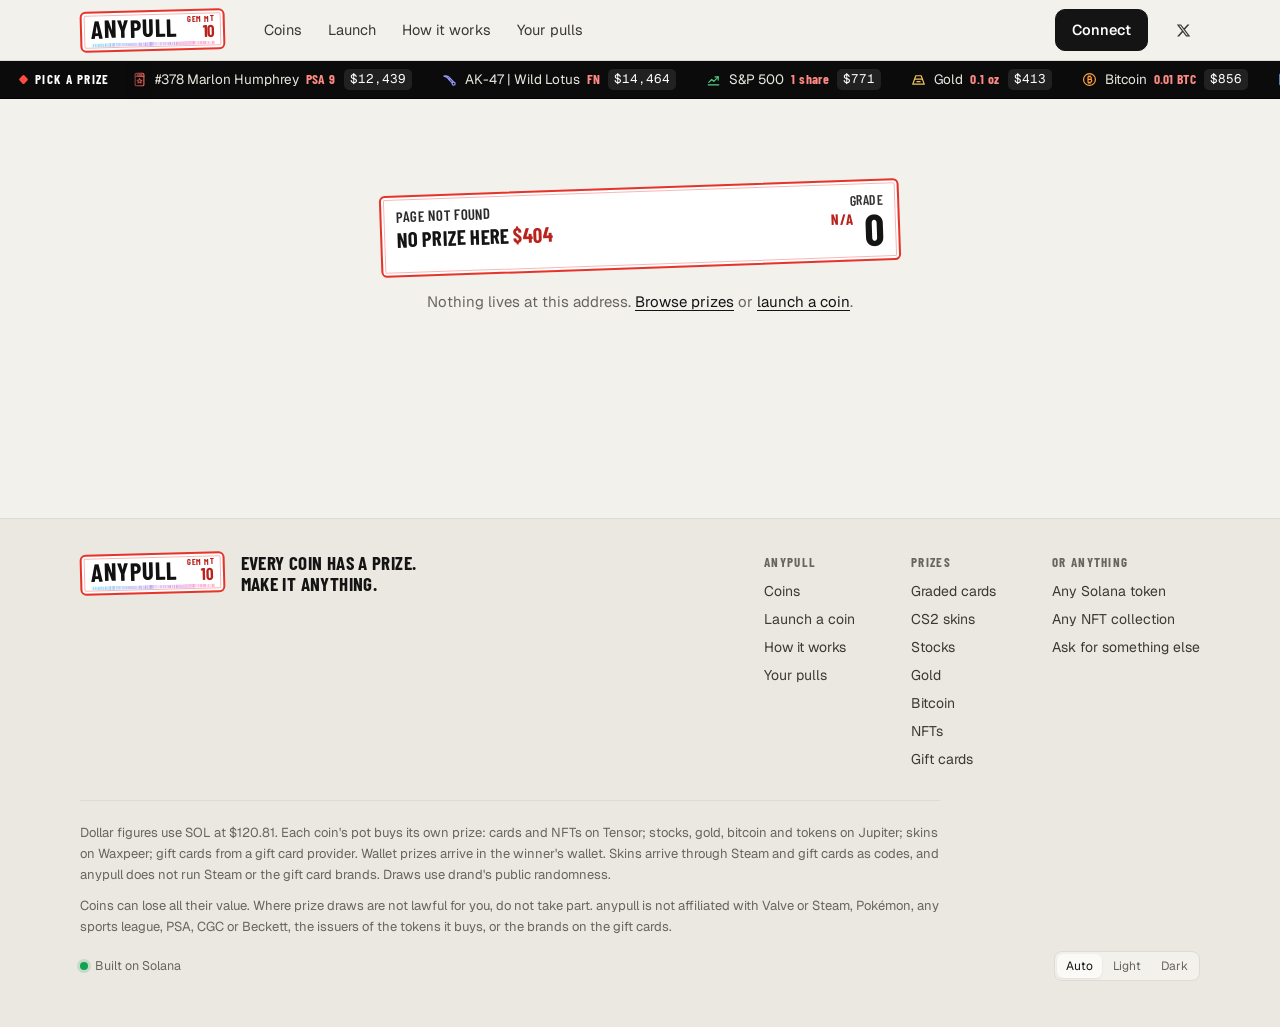
==== commit d58e5798: "Add Anypull X icon and Vercel routing configuration" ====
--- a/index.html
+++ b/index.html
@@ -22,8 +22,8 @@
   <link rel="preconnect" href="https://fonts.googleapis.com" />
   <link rel="preconnect" href="https://fonts.gstatic.com" crossorigin />
   <link href="https://fonts.googleapis.com/css2?family=Barlow+Condensed:wght@600;700&family=Geist:wght@400..700&family=Geist+Mono:wght@400..600&display=swap" rel="stylesheet" />
-  <script type="module" crossorigin src="/assets/index-BadBo5z8.js"></script>
-  <link rel="stylesheet" crossorigin href="/assets/index-B81WyAjZ.css">
+  <script type="module" crossorigin src="/assets/index-BDi691Av.js"></script>
+  <link rel="stylesheet" crossorigin href="/assets/index-C3hz_ihY.css">
   <meta property="og:url" content="https://anypull.fun/" />
   <link rel="canonical" href="https://anypull.fun/" />
 </head>
--- a/assets/index-C3hz_ihY.css
+++ b/assets/index-C3hz_ihY.css
@@ -0,0 +1 @@
+:root{--paper:#f3f1ec;--paper-2:#ebe8e1;--card:#fbfaf7;--ink:#141414;--ink-2:#3b3934;--muted:#69655d;--line:#dfdbd2;--line-2:#cfcac0;--stage:#0d0d0e;--stage-2:#1a1a1c;--red:#e5342b;--red-ink:#b8241d;--green:#12a150;--sell:#d4372f;--holo:linear-gradient(90deg, #7be0f6 0%, #a993ff 22%, #ff8fd2 44%, #ffd27a 66%, #8ef0b8 84%, #7be0f6 100%);--radius:14px;--mono:"Geist Mono", ui-monospace, SFMono-Regular, Menlo, monospace;--sans:"Geist", ui-sans-serif, system-ui, -apple-system, "Segoe UI", sans-serif;--lightningcss-light:initial;--lightningcss-dark: ;color-scheme:light}*{box-sizing:border-box}html,body{background:var(--paper);color:var(--ink);font-family:var(--sans);-webkit-font-smoothing:antialiased;margin:0;font-size:15px;line-height:1.5;overflow-x:clip}a{color:inherit}button{font:inherit;color:inherit;cursor:pointer}input,select,textarea{font:inherit;color:inherit}img{max-width:100%;display:block}.mono{font-family:var(--mono);font-feature-settings:"zero" 1}.muted{color:var(--muted)}.num{font-variant-numeric:tabular-nums}.bar{z-index:20;background:color-mix(in srgb, var(--paper) 88%, transparent);-webkit-backdrop-filter:blur(10px);backdrop-filter:blur(10px);border-bottom:1px solid var(--line);position:sticky;top:0}.bar-in{align-items:center;gap:18px;max-width:1160px;height:60px;margin:0 auto;padding:0 20px;display:flex}.brand{letter-spacing:-.03em;align-items:center;gap:9px;font-size:21px;font-weight:650;text-decoration:none;display:flex}.brand svg{width:26px;height:26px}.nav{gap:4px;margin-left:10px;display:flex}.nav a{color:var(--ink-2);border-radius:8px;padding:7px 11px;font-size:14.5px;text-decoration:none}.nav a:hover{background:var(--paper-2)}.nav a.on{color:var(--ink);background:var(--paper-2);font-weight:560}.bar .grow{flex:1}.x-link{width:34px;height:34px;color:var(--ink-2);border-radius:9px;flex:none;place-items:center;text-decoration:none;display:grid}.x-link:hover{background:var(--paper-2);color:var(--ink)}.x-link:focus-visible{outline:2px solid var(--ink);outline-offset:2px}.x-link svg{fill:currentColor;width:15px;height:15px}.main{max-width:1160px;margin:0 auto;padding:28px 20px 80px}.narrow{max-width:760px;margin:0 auto}.foot{border-top:1px solid var(--line);margin-top:40px}.foot-in{max-width:760px;color:var(--muted);margin:0 auto;padding:26px 20px 50px;font-size:13px}.foot-in nav{gap:18px;margin-bottom:12px;display:flex}.foot-in nav a{color:var(--ink-2);text-decoration:none}.btn{border:1px solid var(--ink);background:var(--ink);color:#fff;white-space:nowrap;border-radius:10px;justify-content:center;align-items:center;gap:8px;padding:9px 16px;font-size:14.5px;font-weight:560;text-decoration:none;transition:transform 80ms,background .15s;display:inline-flex}.btn:hover{background:color-mix(in srgb, var(--ink) 84%, var(--paper))}.btn:active{transform:translateY(1px)}.btn:disabled{opacity:.45;cursor:not-allowed}.btn.red{background:var(--red);border-color:var(--red)}.btn.red:hover{background:var(--red-ink)}.btn.ghost{color:var(--ink);border-color:var(--line-2);background:0 0}.btn.ghost:hover{background:var(--paper-2)}.btn.lg{border-radius:12px;padding:13px 22px;font-size:16px}.btn.block{width:100%}.btn.sm{border-radius:8px;padding:6px 11px;font-size:13px}.link{text-underline-offset:3px;color:var(--ink);background:0 0;border:0;padding:0;text-decoration:underline}.hero h1{letter-spacing:-.035em;margin:8px 0 12px;font-size:44px;font-weight:650;line-height:1.04}.hero p{color:var(--ink-2);max-width:600px;margin:0 0 6px;font-size:17px}.stage{background:radial-gradient(120% 80% at 50% 0%, #2a2a2e 0%, var(--stage) 62%);isolation:isolate;border-radius:22px;place-items:center;display:grid;position:relative;overflow:hidden}.stage:after{content:"";border-radius:inherit;pointer-events:none;position:absolute;inset:0;box-shadow:inset 0 0 0 1px #ffffff0f}.stage .spot{aspect-ratio:1;filter:blur(10px);pointer-events:none;background:radial-gradient(closest-side,#ffffff1f,#0000);width:70%;position:absolute;top:-30%;left:15%}.stage .floor{pointer-events:none;background:linear-gradient(#0000,#ffffff0a);height:28%;position:absolute;bottom:0;left:0;right:0}.tilt{perspective:900px;z-index:1;position:relative}.tilt-in{transform-style:preserve-3d;border-radius:10px;transition:transform .25s ease-out;position:relative}.tilt-in img{-webkit-user-select:none;user-select:none;-webkit-user-drag:none;border-radius:10px;box-shadow:0 30px 60px -20px #000c,0 0 0 1px #ffffff0a}.tilt-in .glare{pointer-events:none;mix-blend-mode:color-dodge;opacity:0;background:radial-gradient(circle at var(--gx,50%) var(--gy,50%), #ffffff8c, #fff0 45%);border-radius:10px;transition:opacity .25s;position:absolute;inset:0}.tilt:hover .glare{opacity:.6}.tilt-in .foil{pointer-events:none;opacity:0;border-radius:10px;position:absolute;inset:0;overflow:hidden}.tilt-in .foil:before{content:"";mix-blend-mode:screen;filter:blur(2px);background:linear-gradient(90deg,#0000,#7be0f638,#ff8fd24d,#ffd27a38,#0000);width:38%;position:absolute;top:-50%;bottom:-50%;left:-60%;transform:rotate(18deg)}.stage.full .tilt-in .foil{opacity:1}.stage.full .tilt-in .foil:before{animation:3.2s ease-in-out infinite shine}@keyframes shine{0%{left:-60%}55%,to{left:130%}}.stage-pill{z-index:2;position:absolute;top:14px;left:14px}.stage .vault{z-index:2;color:#ffffff73;letter-spacing:.02em;font-size:11.5px;position:absolute;bottom:12px;right:14px}.stage .noimg{aspect-ratio:3/5;background:var(--stage-2);color:#777;text-align:center;border-radius:12px;place-items:center;width:220px;padding:20px;font-size:13px;display:grid}.pill{color:#fff;-webkit-backdrop-filter:blur(6px);backdrop-filter:blur(6px);background:#ffffff1a;border:1px solid #ffffff1f;border-radius:999px;align-items:center;gap:7px;padding:4px 10px 4px 9px;font-size:12.5px;font-weight:560;display:inline-flex}.pill .dot{background:#8ef0b8;border-radius:50%;width:7px;height:7px;box-shadow:0 0 0 3px #8ef0b82e}.pill.drawing .dot{background:#ffd27a;animation:1s ease-in-out infinite pulse}.pill.won .dot{background:#ff8fd2}.pill.wait .dot{box-shadow:none;background:#9a9a9a}.pill.light{background:var(--card);color:var(--ink);border-color:var(--line)}@keyframes pulse{50%{transform:scale(1.25);box-shadow:0 0 0 6px #ffd27a00}}.meter{gap:8px;display:grid}.meter-top{justify-content:space-between;align-items:flex-end;gap:12px;display:flex}.meter-top .big{letter-spacing:-.04em;font-size:52px;font-weight:650;line-height:.9}.meter-top .label{color:var(--muted);font-size:13px}.meter-top .label b{color:var(--ink);font-weight:600}.bars{border-radius:6px;height:54px;position:relative;overflow:hidden}.bars .track,.bars .fill{-webkit-mask:var(--barmask);-webkit-mask:var(--barmask);mask:var(--barmask);position:absolute;inset:0}.bars .track{background:var(--line-2);opacity:.65}.bars .fill{background:var(--holo);clip-path:inset(0 calc(100% - var(--p) * 100%) 0 0);background-size:200% 100%;transition:clip-path .8s cubic-bezier(.2,.8,.2,1);animation:6s linear infinite holo}@keyframes holo{to{background-position:200% 0}}.bars.sm{border-radius:3px;height:16px}.meter-foot{color:var(--muted);flex-wrap:wrap;justify-content:space-between;gap:10px;font-size:13px;display:flex}.meter-foot b{color:var(--ink);font-weight:600}.feature{grid-template-columns:1fr;gap:20px;margin:30px 0 46px;text-decoration:none;display:grid}.feature .stage{height:440px}.feature .stage img{width:auto;max-height:380px}.feature-meta{justify-content:space-between;align-items:flex-end;gap:16px;display:flex}.feature-meta h2{letter-spacing:-.025em;margin:0;font-size:26px;font-weight:640;line-height:1.15}.feature-meta .sub{color:var(--muted);margin-top:4px;font-size:14px}.cardline{flex-wrap:wrap;align-items:center;gap:8px;display:flex}.grade{border:1px solid var(--red);color:var(--red-ink);letter-spacing:.02em;background:#fff;border-radius:5px;align-items:center;padding:1px 6px;font-size:11.5px;font-weight:650;display:inline-flex}.cat{color:var(--muted);font-size:12px}.tick{color:var(--muted);font-weight:500}.tabs{border-bottom:1px solid var(--line);justify-content:space-between;align-items:center;margin-top:8px;display:flex}.tabs h3{margin:0;padding:10px 0;font-size:17px;font-weight:620}.tabs nav{gap:2px;display:flex}.tabs nav button{color:var(--muted);background:0 0;border:0;border-bottom:2px solid #0000;margin-bottom:-1px;padding:10px;font-size:15px}.tabs nav button.on{color:var(--ink);border-color:var(--ink);font-weight:560}.rows{display:grid}.row{border-bottom:1px solid var(--line);grid-template-columns:74px 1fr auto;align-items:center;gap:16px;padding:16px 0;text-decoration:none;display:grid}.row:hover .row-title{text-underline-offset:3px;text-decoration:underline}.thumb{background:var(--stage);border-radius:10px;place-items:center;width:74px;height:74px;display:grid;overflow:hidden}.thumb img{width:auto;max-height:70px}.row-title{font-size:16px;font-weight:620}.row-card{color:var(--ink-2);margin-top:1px;font-size:13.5px}.row .bars{margin-top:9px}.row-right{text-align:right;min-width:92px}.row-right .p{letter-spacing:-.03em;font-size:26px;font-weight:650;line-height:1}.row-right .s{color:var(--muted);margin-top:6px;font-size:12.5px}.empty{text-align:center;color:var(--muted);padding:40px 0}.coin-head{flex-wrap:wrap;justify-content:space-between;align-items:flex-start;gap:20px;margin-bottom:20px;display:flex}.coin-head h1{letter-spacing:-.03em;margin:0;font-size:34px;font-weight:650;line-height:1.1}.coin-head .ident{align-items:center;gap:14px;display:flex}.coin-head .avatar{object-fit:cover;background:var(--stage);border-radius:14px;width:56px;height:56px}.coin-grid{grid-template-columns:minmax(0,1.15fr) minmax(0,1fr);align-items:start;gap:28px;display:grid}.coin-grid .stage{height:520px}.coin-grid .stage img{width:auto;max-height:460px}.panel{background:var(--card);border:1px solid var(--line);border-radius:var(--radius);padding:18px}.panel+.panel{margin-top:16px}.panel h4{text-transform:uppercase;letter-spacing:.06em;color:var(--muted);margin:0 0 12px;font-size:13px;font-weight:600}.kv{grid-template-columns:auto 1fr;gap:7px 16px;font-size:14px;display:grid}.kv dt{color:var(--muted)}.kv dd{text-align:right;margin:0;font-weight:520}.kv dd a{text-decoration:underline;-webkit-text-decoration-color:var(--line-2);text-decoration-color:var(--line-2);text-underline-offset:3px}.section{margin-top:38px}.section>h3{letter-spacing:-.02em;margin:0 0 12px;font-size:20px;font-weight:640}.trade .side{background:var(--paper-2);border-radius:10px;grid-template-columns:1fr 1fr;margin-bottom:14px;padding:3px;display:grid}.trade .side button{color:var(--muted);background:0 0;border:0;border-radius:8px;padding:8px;font-weight:560}.trade .side button.on.buy{color:var(--green);background:#fff;box-shadow:0 1px 2px #0000000f}.trade .side button.on.sell{color:var(--sell);background:#fff;box-shadow:0 1px 2px #0000000f}.field{gap:6px;margin-bottom:14px;display:grid}.field label,.field .lab{color:var(--ink-2);font-size:13px;font-weight:520}.field .hint{color:var(--muted);font-size:12.5px}.input{border:1px solid var(--line-2);background:#fff;border-radius:10px;align-items:center;padding:0 12px;display:flex}.input:focus-within{border-color:var(--ink);box-shadow:0 0 0 3px #14141412}.input input,.input textarea,.input select{background:0 0;border:0;outline:0;width:100%;padding:11px 0;font-size:15px}.input textarea{resize:vertical;min-height:70px}.input .unit{color:var(--muted);white-space:nowrap;padding-left:8px;font-size:14px}.quick{flex-wrap:wrap;gap:6px;display:flex}.quick button{border:1px solid var(--line-2);color:var(--ink-2);background:#fff;border-radius:7px;padding:3px 9px;font-size:12.5px}.quick button:hover{border-color:var(--ink)}.note{color:var(--muted);margin-top:10px;font-size:13px}.note.bad{color:var(--sell)}.note.ok{color:var(--green)}.chart{height:230px;position:relative}.chart-wait{color:var(--muted);place-items:center;font-size:13px;display:grid;position:absolute;inset:0}.draw{border-radius:var(--radius);background:var(--ink);color:#f3f1ec;margin-top:16px;padding:18px;position:relative;overflow:hidden}.draw:before{content:"";background:var(--holo);opacity:.12;background-size:200% 100%;animation:5s linear infinite holo;position:absolute;inset:0}.draw>*{position:relative}.draw h5{letter-spacing:.08em;text-transform:uppercase;color:#ffd27a;margin:0 0 6px;font-size:12px;font-weight:600}.draw .t{letter-spacing:-.02em;font-size:22px;font-weight:620}.draw .d{color:#c9c6be;margin-top:4px;font-size:13.5px}.draw a{color:#fff}.count{font-family:var(--mono);letter-spacing:-.02em;font-size:34px}.table{border-collapse:collapse;width:100%;font-size:14px}.table th{text-align:left;color:var(--muted);border-bottom:1px solid var(--line);padding:8px 10px;font-size:12.5px;font-weight:560}.table td{border-bottom:1px solid var(--line);vertical-align:middle;padding:10px}.table td.r,.table th.r{text-align:right}.oddsbar{background:var(--paper-2);border-radius:3px;min-width:60px;height:6px;overflow:hidden}.oddsbar i{background:var(--holo);height:100%;display:block}.round{border:1px solid var(--line);border-radius:var(--radius);background:var(--card);grid-template-columns:64px 1fr auto;align-items:center;gap:14px;padding:14px 16px;display:grid}.round+.round{margin-top:10px}.round .n{font-family:var(--mono);color:var(--muted);font-size:13px}.round .what{font-size:14.5px}.round .links{flex-wrap:wrap;gap:12px;margin-top:3px;font-size:13px;display:flex}.round .links a,.round .links button{color:var(--muted)}.round img.prize{object-fit:contain;background:var(--stage);border-radius:8px;width:54px;height:54px}.verify{border-top:1px dashed var(--line-2);grid-column:1/-1;margin-top:10px;padding-top:12px;font-size:13.5px}.verify ol{gap:6px;margin:0;padding-left:20px;display:grid}.verify .ok{color:var(--green);font-weight:600}.verify .bad{color:var(--sell);font-weight:600}.verify code{font-family:var(--mono);background:var(--paper-2);word-break:break-all;border-radius:4px;padding:1px 5px;font-size:12px}.launch h1{letter-spacing:-.03em;margin:6px 0 8px;font-size:36px;font-weight:650}.launch .lede{color:var(--ink-2);max-width:640px;margin:0 0 24px;font-size:16px}.steps{gap:22px;display:grid}.step{background:var(--card);border:1px solid var(--line);border-radius:18px;padding:22px}.step>h2{letter-spacing:-.015em;align-items:center;gap:10px;margin:0 0 4px;font-size:18px;font-weight:640;display:flex}.step>h2 .k{background:var(--ink);color:#fff;border-radius:50%;place-items:center;width:24px;height:24px;font-size:13px;display:grid}.step>p{color:var(--muted);margin:0 0 16px;font-size:14px}.chips{flex-wrap:wrap;gap:6px;margin:10px 0 14px;display:flex}.chips button{border:1px solid var(--line-2);color:var(--ink-2);background:#fff;border-radius:999px;padding:5px 12px;font-size:13.5px}.chips button.on{background:var(--ink);color:#fff;border-color:var(--ink)}.chips button span{color:var(--muted);margin-left:4px;font-size:12px}.chips button.on span{color:#bbb}.picker{grid-template-columns:repeat(auto-fill,minmax(150px,1fr));gap:12px;max-height:560px;padding:2px;display:grid;overflow:auto}.pick{border:1px solid var(--line);text-align:left;background:#fff;border-radius:12px;padding:0;transition:border-color .15s,transform .15s;display:grid;overflow:hidden}.pick:hover{border-color:var(--ink-2);transform:translateY(-1px)}.pick.on{border-color:var(--ink);box-shadow:0 0 0 2px var(--ink)}.pick .im{background:var(--stage);place-items:center;height:190px;padding:10px 0;display:grid}.pick .im img{border-radius:4px;width:auto;max-height:170px}.pick .tx{gap:3px;padding:9px 10px 10px;display:grid}.pick .tt{-webkit-line-clamp:2;-webkit-box-orient:vertical;min-height:2.6em;font-size:12.5px;font-weight:560;line-height:1.3;display:-webkit-box;overflow:hidden}.pick .pr{color:var(--muted);justify-content:space-between;align-items:center;font-size:12.5px;display:flex}.two{grid-template-columns:1fr 1fr;gap:14px;display:grid}.range{width:100%;accent-color:var(--ink)}.split{border-radius:6px;height:12px;margin:6px 0 4px;display:flex;overflow:hidden}.split i{height:100%;display:block}.legend{color:var(--muted);flex-wrap:wrap;gap:14px;font-size:12.5px;display:flex}.legend span:before{content:"";background:var(--c);vertical-align:-1px;border-radius:2px;width:9px;height:9px;margin-right:6px;display:inline-block}.toggle{align-items:flex-start;gap:10px;font-size:14px;display:flex}.toggle input{width:16px;height:16px;accent-color:var(--ink);margin-top:4px}.chosen{background:var(--paper);border-radius:12px;grid-template-columns:110px 1fr;align-items:center;gap:16px;padding:12px;display:grid}.chosen .im{background:var(--stage);border-radius:10px;place-items:center;height:140px;display:grid}.chosen .im img{width:auto;max-height:130px}.upload{align-items:center;gap:12px;display:flex}.upload .pv{background:var(--stage);object-fit:cover;border-radius:12px;width:64px;height:64px}.check{align-items:flex-start;gap:10px;margin:6px 0 16px;font-size:14px;display:flex}.check input{accent-color:var(--ink);margin-top:3px}.prose h1{letter-spacing:-.03em;margin:6px 0 10px;font-size:38px;font-weight:650}.prose h2{letter-spacing:-.015em;margin:34px 0 8px;font-size:20px;font-weight:640}.prose p,.prose li{color:var(--ink-2);font-size:15.5px}.prose ol,.prose ul{padding-left:22px}.prose li{margin:5px 0}.prose code{font-family:var(--mono);background:var(--paper-2);border-radius:4px;padding:1px 5px;font-size:13px}.prose .callout{background:var(--card);border:1px solid var(--line);border-radius:14px;padding:16px 18px}.wl-back{z-index:100;background:#0f0f0f73;place-items:center;padding:16px;display:grid;position:fixed;inset:0}.wl{background:var(--card);border-radius:18px;width:min(400px,100%);padding:18px;box-shadow:0 30px 80px -20px #0006}.wl-h{justify-content:space-between;align-items:center;margin-bottom:12px;font-size:16px;font-weight:620;display:flex}.wl-x{color:var(--muted);background:0 0;border:0;font-size:22px;line-height:1}.wl-row{border:1px solid var(--line);text-align:left;background:#fff;border-radius:12px;align-items:center;gap:12px;width:100%;margin-bottom:8px;padding:11px 12px;text-decoration:none;display:flex}.wl-row:hover{border-color:var(--ink-2)}.wl-row img,.wl-row .ico{border-radius:8px;width:30px;height:30px}.wl-row .ico{background:var(--ink);color:#fff;place-items:center;font-weight:650;display:grid}.wl-row .n{flex:1;font-weight:560}.wl-row .tag{color:var(--muted);font-size:12px}.wl-sec{text-transform:uppercase;letter-spacing:.06em;color:var(--muted);margin:14px 0 8px;font-size:12px;font-weight:600}.wl-foot{color:var(--muted);margin-top:10px;font-size:12.5px}.acct{align-items:center;gap:8px;display:flex}.acct .bal{color:var(--muted);font-size:13px}.toast{background:var(--ink);color:#fff;z-index:200;border-radius:12px;max-width:min(560px,100% - 32px);padding:10px 16px;font-size:14px;position:fixed;bottom:18px;left:50%;transform:translate(-50%);box-shadow:0 10px 30px #00000040}.toast a{color:#ffd27a}.skel{background:linear-gradient(90deg, var(--paper-2), #f7f5f0, var(--paper-2));background-size:200% 100%;border-radius:8px;animation:1.2s infinite skel}@keyframes skel{to{background-position:-200% 0}}@media (width<=900px){.coin-grid{grid-template-columns:1fr}.coin-grid .stage{height:440px}.nav{display:none}}@media (width<=600px){.hero h1{font-size:34px}.coin-head>div:last-child{text-align:left!important}.coin-head h1{font-size:28px}.coin-grid .stage{height:400px}.coin-grid .stage img{max-height:350px}.feature .stage{height:360px}.feature .stage img{max-height:310px}.meter-top .big{font-size:40px}.row{grid-template-columns:56px 1fr auto;gap:12px}.thumb{width:56px;height:56px}.thumb img{max-height:52px}.two,.round{grid-template-columns:1fr}.bar-in{gap:10px}}:root{--cond:"Barlow Condensed", "Arial Narrow", ui-sans-serif, sans-serif}.dev{line-height:0;display:inline-block;position:relative}.dev img{border-radius:8px}.dev .dev-under{filter:grayscale()contrast(1.08)brightness(.58)}.dev .dev-over{width:100%;height:100%;clip-path:inset(calc((1 - var(--p)) * 100%) 0 0 0);transition:clip-path 1.4s cubic-bezier(.2,.8,.2,1);position:absolute;inset:0;box-shadow:none!important}.dev .dev-line{height:3px;left:-3%;right:-3%;bottom:calc(var(--p) * 100% - 1px);background:var(--holo);background-size:200% 100%;border-radius:2px;transition:bottom 1.4s cubic-bezier(.2,.8,.2,1);animation:2.4s linear infinite holo;position:absolute;box-shadow:0 0 14px 2px #a993ffbf,0 0 3px #ffffffe6}.dev.full .dev-over{animation:3.2s ease-in-out infinite alive}@keyframes alive{0%,to{filter:saturate()brightness()}50%{filter:saturate(1.25)brightness(1.08)}}.tilt-in .dev-under{box-shadow:0 30px 60px -20px #000c,0 0 0 1px #ffffff0a}.lbl{font-family:var(--cond);text-transform:uppercase;color:#111;border:2.5px solid var(--red);background:#fff;border-radius:6px;grid-template-columns:1fr auto;gap:2px 10px;padding:8px 10px 7px;line-height:1.05;display:grid;box-shadow:inset 0 0 0 2px #fff,inset 0 0 0 3px #e5342b59}.lbl-t{letter-spacing:.02em;color:#2a2a2a;-webkit-line-clamp:2;-webkit-box-orient:vertical;font-size:12.5px;font-weight:600;display:-webkit-box;overflow:hidden}.lbl-coin{letter-spacing:.01em;white-space:nowrap;text-overflow:ellipsis;margin-top:3px;font-size:15px;font-weight:700;overflow:hidden}.lbl-coin span{color:var(--red-ink)}.lbl-r{text-align:right;align-content:start;justify-items:end;display:grid}.lbl-w{letter-spacing:.04em;color:#333;font-size:11.5px;font-weight:600}.lbl-g{letter-spacing:-.01em;font-size:30px;font-weight:700;line-height:.95}.lbl-g span{letter-spacing:.06em;vertical-align:14px;color:var(--red-ink);margin-right:2px;font-size:12px;font-weight:700}.lbl-b{grid-column:1/-1;align-items:center;gap:8px;margin-top:6px;display:flex}.lbl-b .bars{flex:1;height:14px}.lbl-p{font-family:var(--mono);text-transform:none;text-align:right;min-width:36px;font-size:12px;font-weight:600}.lbl.big{padding:12px 14px 10px}.lbl.big .lbl-t{font-size:15px}.lbl.big .lbl-coin{font-size:21px}.lbl.big .lbl-g{font-size:44px}.lbl.big .lbl-g span{vertical-align:22px;font-size:15px}.lbl.big .lbl-w{font-size:14px}.lbl.big .lbl-b .bars{height:22px}.lbl.big .lbl-p{font-size:14px}.wall{margin-top:56px}.wall-head{border-bottom:1px solid var(--line);justify-content:space-between;align-items:flex-end;margin-bottom:26px;display:flex}.wall-head h3{font-family:var(--cond);text-transform:uppercase;letter-spacing:.01em;margin:0;padding-bottom:8px;font-size:30px;font-weight:700}.wall-head nav{gap:2px;display:flex}.wall-head nav button{color:var(--muted);background:0 0;border:0;border-bottom:2px solid #0000;margin-bottom:-1px;padding:10px 12px;font-size:15px}.wall-head nav button.on{color:var(--ink);border-color:var(--ink);font-weight:560}.grid{grid-template-columns:repeat(auto-fill,minmax(255px,1fr));gap:26px 22px;display:grid}.tile{background:linear-gradient(160deg,#fdfdfb 0%,#f1efe9 55%,#e9e6de 100%);border:1px solid #d6d2c8;border-radius:16px;gap:9px;padding:11px;text-decoration:none;transition:transform .25s cubic-bezier(.2,.8,.2,1),box-shadow .25s;display:grid;position:relative;box-shadow:inset 0 1px #fff,inset 0 0 0 4px #ffffff8c,0 1px #0000000a,0 12px 24px -16px #00000040}.tile:hover{transform:translateY(-4px)rotate(-.5deg);box-shadow:inset 0 1px #fff,inset 0 0 0 4px #ffffff8c,0 26px 40px -22px #0006}.tile-stage{background:radial-gradient(120% 90% at 50% 0%, #2a2a2e, var(--stage) 65%);border-radius:10px;place-items:center;height:300px;display:grid;position:relative;overflow:hidden}.tile-stage .dev img{width:auto;max-height:268px}.tile-pill{position:absolute;top:10px;left:10px}.tile-pill .pill{padding:3px 9px 3px 8px;font-size:11.5px}.tile-foot{color:var(--muted);justify-content:space-between;padding:0 3px;font-size:12.5px;display:flex}.tile.drawing:before{content:"";background:var(--holo);-webkit-mask-composite:xor;pointer-events:none;background-size:200% 100%;border-radius:18px;padding:2px;animation:2s linear infinite holo;position:absolute;inset:-2px;-webkit-mask-image:linear-gradient(#000 0 0),linear-gradient(#000 0 0);-webkit-mask-position:0 0,0 0;-webkit-mask-size:auto,auto;-webkit-mask-repeat:repeat,repeat;-webkit-mask-clip:content-box,border-box;-webkit-mask-origin:content-box,border-box;-webkit-mask-composite:xor;mask-composite:exclude;-webkit-mask-source-type:auto,auto;mask-mode:match-source,match-source}.hero2{grid-template-columns:minmax(0,1fr) minmax(0,1fr);align-items:center;gap:30px;min-height:520px;display:grid}.eyebrow{font-family:var(--cond);text-transform:uppercase;letter-spacing:.14em;color:var(--red-ink);font-size:14px;font-weight:700}.hero2 h1{letter-spacing:-.05em;margin:14px 0 18px;font-size:84px;font-weight:700;line-height:.92}.hero2 p{color:var(--ink-2);max-width:490px;margin:0 0 22px;font-size:17.5px}.hero-cta{flex-wrap:wrap;gap:10px;display:flex}.hero-stats{color:var(--muted);flex-wrap:wrap;gap:22px;margin-top:26px;font-size:14px;display:flex}.hero-stats b{font-family:var(--cond);color:var(--ink);vertical-align:-2px;margin-right:4px;font-size:26px;font-weight:700}.fan{height:500px;position:relative}.fan-card{text-decoration:none;position:absolute;bottom:20px;left:50%}.fan-in{transform:translateX(-50%) translateX(calc(var(--i) * 150px)) translateY(calc(var(--i) * var(--i) * 18px)) rotate(var(--r));transform-origin:50% 100%;transition:transform .35s cubic-bezier(.2,.8,.2,1);position:relative}.fan-in .dev img{border-radius:10px;width:auto;max-height:380px}.fan-tag{font-family:var(--cond);text-transform:uppercase;letter-spacing:.04em;border:2px solid var(--red);white-space:nowrap;color:#111;background:#fff;border-radius:6px;padding:2px 9px;font-size:14px;font-weight:700;position:absolute;bottom:-14px;left:50%;transform:translate(-50%)}.ticker{background:var(--ink);color:#eae7df;border-bottom:1px solid #000;align-items:center;height:38px;display:flex;overflow:hidden}.ticker-in{white-space:nowrap;gap:36px;padding-left:20px;animation:60s linear infinite crawl;display:flex}.ticker:hover .ticker-in{animation-play-state:paused}@keyframes crawl{to{transform:translate(-50%)}}.tk{align-items:center;gap:9px;font-size:13.5px;text-decoration:none;display:inline-flex}.tk b{font-family:var(--cond);letter-spacing:.1em;font-size:13px;font-weight:700}.tk.pull b{background:var(--holo);color:#0000;background-size:200% 100%;-webkit-background-clip:text;background-clip:text;animation:3s linear infinite holo}.tk.drawing b{color:#ffd27a}.tk.launch b{color:#8ef0b8}.tk-card i{font-style:normal;font-family:var(--cond);color:#ff8a84;letter-spacing:.03em;margin-left:4px;font-weight:700}.tk-coin{font-family:var(--mono);color:#b8b4ab;font-size:12.5px}.tk-who{font-family:var(--mono);color:#8ef0b8;font-size:12.5px}@media (width<=900px){.hero2{grid-template-columns:1fr;min-height:0}.hero2 h1{font-size:60px}.fan{height:400px}.fan-in .dev img{max-height:300px}.fan-in{transform:translateX(-50%) translateX(calc(var(--i) * 120px)) translateY(calc(var(--i) * var(--i) * 14px)) rotate(var(--r))}}@media (width<=600px){.hero2 h1{font-size:50px}.fan{height:330px}.fan-in .dev img{max-height:240px}.fan-in{transform:translateX(-50%) translateX(calc(var(--i) * 92px)) translateY(calc(var(--i) * var(--i) * 10px)) rotate(var(--r))}.grid{grid-template-columns:1fr 1fr;gap:14px}.tile-stage{height:210px}.tile-stage .dev img{max-height:186px}.lbl-g{font-size:22px}.lbl-coin{font-size:13px}}.bigslab{background:linear-gradient(160deg,#fdfdfb 0%,#f1efe9 55%,#e7e4dc 100%);border:1px solid #d3cfc4;border-radius:26px;gap:12px;padding:14px;display:grid;box-shadow:inset 0 1px #fff,inset 0 0 0 6px #ffffff80,0 30px 50px -30px #00000059}.bigslab .stage{border-radius:14px}.stage.drawing:before{content:"";border-radius:inherit;background:var(--holo);-webkit-mask-composite:xor;z-index:3;pointer-events:none;background-size:200% 100%;padding:3px;animation:1.6s linear infinite holo;position:absolute;inset:0;-webkit-mask-image:linear-gradient(#000 0 0),linear-gradient(#000 0 0);-webkit-mask-position:0 0,0 0;-webkit-mask-size:auto,auto;-webkit-mask-repeat:repeat,repeat;-webkit-mask-clip:content-box,border-box;-webkit-mask-origin:content-box,border-box;-webkit-mask-composite:xor;mask-composite:exclude;-webkit-mask-source-type:auto,auto;mask-mode:match-source,match-source}.stamp{z-index:4;font-family:var(--cond);letter-spacing:.08em;color:#e5342beb;text-align:center;-webkit-backdrop-filter:blur(1px);backdrop-filter:blur(1px);mix-blend-mode:normal;text-shadow:0 0 1px #e5342b80;pointer-events:none;background:#0d0d0e40;border:5px double #e5342beb;border-radius:10px;padding:8px 18px 6px;font-size:64px;font-weight:700;line-height:.9;animation:.5s cubic-bezier(.2,1.6,.4,1) both thunk;position:absolute;top:46%;left:50%;transform:translate(-50%,-50%)rotate(-14deg)}.stamp small{font-family:var(--mono);letter-spacing:0;margin-top:4px;font-size:15px;font-weight:600;display:block}@keyframes thunk{0%{opacity:0;transform:translate(-50%,-50%)rotate(-14deg)scale(1.8)}to{opacity:1;transform:translate(-50%,-50%)rotate(-14deg)scale(1)}}.facts{background:var(--line);border:1px solid var(--line);border-radius:14px;grid-template-columns:1.1fr 1fr 1fr 1fr;gap:1px;margin-top:16px;display:grid;overflow:hidden}.fact{background:var(--card);align-content:start;gap:2px;padding:12px 14px;display:grid}.fact b{font-family:var(--cond);letter-spacing:.01em;font-size:26px;font-weight:700;line-height:1}.fact span{color:var(--muted);font-size:12.5px;line-height:1.3}.fact.lead b{font-size:44px}.draw .count{font-family:var(--cond);letter-spacing:.02em;font-size:56px;font-weight:700;line-height:1}.draw h5{font-family:var(--cond);letter-spacing:.12em;font-size:15px}.draw .t{font-family:var(--cond);text-transform:uppercase;letter-spacing:.01em;font-size:28px}@media (width<=600px){.facts{grid-template-columns:1fr 1fr}.stamp{font-size:44px}}.mark{border:2.5px solid var(--red);background:#fff;border-radius:6px;grid-template-columns:auto auto;align-items:center;column-gap:10px;padding:3px 8px 3px 9px;line-height:1;transition:transform .2s;display:inline-grid;transform:rotate(-1.5deg);box-shadow:inset 0 0 0 2px #fff,inset 0 0 0 3px #e5342b59}.brand:hover .mark{transform:rotate(0)scale(1.03)}.mark-n{font-family:var(--cond);letter-spacing:.02em;text-transform:uppercase;color:#111;font-size:25px;font-weight:700}.mark-g{font-family:var(--cond);color:var(--red-ink);justify-items:end;display:grid}.mark-g i{letter-spacing:.06em;font-size:8.5px;font-style:normal;font-weight:700}.mark-g b{font-size:17px;font-weight:700;line-height:.9}.mark-bar{height:4px;-webkit-mask:var(--barmask);-webkit-mask:var(--barmask);mask:var(--barmask);background:var(--holo);background-size:200% 100%;grid-column:1/-1;margin-top:2px;animation:6s linear infinite holo}.section>h3,.prose h2,.step>h2{font-family:var(--cond);text-transform:uppercase;letter-spacing:.01em;font-weight:700}.section>h3{font-size:28px}.prose h2{font-size:24px}.step>h2{font-size:22px}.panel h4{font-family:var(--cond);letter-spacing:.1em;color:var(--ink-2);font-size:15px;font-weight:700}.prose h1,.launch h1{letter-spacing:-.04em}.launch{max-width:1160px;margin:0 auto}.launch-grid{grid-template-columns:minmax(0,1fr) 340px;align-items:start;gap:28px;display:grid}.preview{position:sticky;top:84px}.preview-h{font-family:var(--cond);text-transform:uppercase;letter-spacing:.1em;color:var(--muted);margin:0 0 10px 4px;font-size:14px;font-weight:700}.preview-slab{background:linear-gradient(160deg,#fdfdfb 0%,#f1efe9 55%,#e7e4dc 100%);border:1px solid #d3cfc4;border-radius:18px;gap:10px;padding:12px;display:grid;transform:rotate(1deg);box-shadow:inset 0 1px #fff,inset 0 0 0 5px #ffffff80,0 24px 40px -26px #00000059}.preview-slab .tile-stage{height:300px}.preview-slab .tile-stage .dev img{max-height:272px}.preview-slab .dev .dev-over,.preview-slab .dev .dev-line{transition:none}.preview-note{color:var(--ink-2);text-align:center;padding:2px 0 4px;font-size:13px}.preview-empty{border:2px dashed var(--line-2);text-align:center;height:460px;color:var(--muted);border-radius:18px;place-items:center;padding:30px;font-size:14px;display:grid}.pick{text-align:left;background:linear-gradient(160deg,#fdfdfb,#ece9e2);border:1px solid #d6d2c8;border-radius:12px;gap:0;padding:7px;display:grid}.pick-lbl{border:2px solid var(--red);font-family:var(--cond);text-transform:uppercase;background:#fff;border-radius:5px;justify-content:space-between;align-items:start;gap:6px;margin-bottom:6px;padding:4px 6px;line-height:1.05;display:flex}.pick-lbl .tt{color:#222;-webkit-line-clamp:2;-webkit-box-orient:vertical;min-height:2.1em;font-size:11.5px;font-weight:600;display:-webkit-box;overflow:hidden}.pick-lbl .gr{white-space:nowrap;font-size:20px;font-weight:700}.pick-lbl .gr i{color:var(--red-ink);vertical-align:7px;letter-spacing:.05em;margin-right:2px;font-size:10px;font-style:normal}.pick .im{border-radius:8px;height:180px}.pick .im img{max-height:166px}.pick .pr{color:var(--muted);justify-content:space-between;padding:7px 3px 1px;font-size:12px;display:flex}@media (width<=900px){.launch-grid{grid-template-columns:1fr}.preview{order:-1;position:static}.preview-slab{max-width:340px;margin:0 auto}}.tline{margin:6px 0 4px}.tline-bar{background:var(--paper-2);border-radius:8px;height:34px;position:relative;overflow:visible;box-shadow:inset 0 0 0 1px #0000000f}.tseg{border-right:2px solid var(--card);opacity:.85;transition:opacity .3s,transform .3s;position:absolute;top:0;bottom:0}.tseg:first-child{border-radius:8px 0 0 8px}.tseg:last-of-type{border-radius:0 8px 8px 0}.tseg.me{opacity:1;box-shadow:inset 0 0 0 2px #141414}.tline.decided .tseg{opacity:.25}.tline.decided .tseg.win{opacity:1;z-index:1;transform:scaleY(1.25);box-shadow:0 0 18px #a993ffcc}.tline-cursor{z-index:2;background:#141414;border-radius:2px;width:3px;margin-left:-1.5px;transition:left 1.2s cubic-bezier(.15,.9,.25,1);position:absolute;top:-8px;bottom:-8px;box-shadow:0 0 0 2px #fff}.tline-cursor:before{content:"";border:6px solid #0000;border-top-color:#141414;position:absolute;top:-7px;left:50%;transform:translate(-50%)}.tline.spin .tline-cursor{animation:1.1s ease-in-out infinite alternate sweep}@keyframes sweep{0%{left:0%}to{left:100%}}.tline-axis{font-family:var(--mono);color:var(--muted);justify-content:space-between;margin-top:6px;font-size:11px;display:flex}.draw .tline-bar{background:#ffffff14}.draw .tseg{border-right-color:#141414}.draw .tline-cursor{background:#fff;box-shadow:0 0 0 2px #141414,0 0 12px #fff}.draw .tline-cursor:before{border-top-color:#fff}.draw .tline-axis{color:#9a968e}.trophies{grid-template-columns:repeat(auto-fill,minmax(190px,1fr));gap:16px;display:grid}.trophy{background:linear-gradient(160deg,#fdfdfb,#ebe8e1);border:1px solid #d6d2c8;border-radius:14px;gap:8px;padding:8px;display:grid;position:relative}.trophy .tile-stage{height:200px}.trophy .tile-stage .dev img{max-height:180px}.trophy .stamp{border-width:4px;padding:4px 10px 3px;font-size:34px;top:50%}.trophy .stamp small{font-size:11px}.trophy-t{font-family:var(--cond);text-transform:uppercase;letter-spacing:.03em;justify-content:space-between;padding:0 3px;font-size:15px;font-weight:700;display:flex}.trophy-t span{color:var(--muted);font-weight:600}.trophy .links{flex-wrap:wrap;gap:10px;padding:0 3px 2px;font-size:12.5px;display:flex}.trophy .links a,.trophy .links button{color:var(--muted);font-size:12.5px}.trophy.current{background:0 0;border-style:dashed}.trophy .verify{grid-column:auto}.trophy.open{grid-column:1/-1;grid-template-columns:190px 1fr;align-items:start}.cert{border:2.5px solid var(--red);background:#fff;border-radius:12px;padding:22px 24px 18px;position:relative;box-shadow:inset 0 0 0 4px #fff,inset 0 0 0 5px #e5342b4d}.cert-h{border-bottom:1px solid var(--line);font-family:var(--cond);text-transform:uppercase;justify-content:space-between;align-items:baseline;margin-bottom:12px;padding-bottom:10px;display:flex}.cert-h b{letter-spacing:.06em;font-size:22px}.cert-h span{font-family:var(--mono);text-transform:none;color:var(--muted);font-size:12.5px}.cert dl{grid-template-columns:repeat(2,minmax(0,1fr));gap:12px 28px;margin:0;display:grid}.cert dt{font-family:var(--cond);text-transform:uppercase;letter-spacing:.08em;color:var(--red-ink);font-size:12px;font-weight:700}.cert dd{margin:2px 0 0;font-size:14.5px}.cert dd a{text-decoration:underline;-webkit-text-decoration-color:var(--line-2);text-decoration-color:var(--line-2);text-underline-offset:3px}.cert .bars{height:18px;margin-top:16px}.cert-foot{color:var(--muted);justify-content:space-between;margin-top:8px;font-size:12.5px;display:flex}@media (width<=600px){.cert dl,.trophy.open{grid-template-columns:1fr}}.addr{font-family:var(--mono);text-transform:none;letter-spacing:0;font-size:.82em;font-weight:600}.binder{gap:22px;display:grid}.binder-page{background:linear-gradient(135deg,#dfe3e8,#c9ced6);border-radius:10px 18px 18px 10px;padding:22px 22px 22px 58px;position:relative;box-shadow:inset 0 0 0 1px #ffffff80,0 20px 40px -24px #00000059}.rings{flex-direction:column;justify-content:space-evenly;display:flex;position:absolute;top:0;bottom:0;left:16px}.rings i{background:radial-gradient(circle at 35% 35%,#fff,#9aa1aa 60%,#6c727a);border-radius:50%;width:22px;height:22px;box-shadow:inset 0 0 0 5px #eef0f3,0 1px 2px #0000004d}.pockets{grid-template-columns:repeat(3,1fr);gap:14px;display:grid}.pocket{aspect-ratio:5/7;background:linear-gradient(160deg,#ffffff8c,#ffffff2e);border-radius:6px;place-items:center;display:grid;position:relative;overflow:hidden;box-shadow:inset 0 0 0 1px #ffffffb3,inset 0 10px 0 -8px #ffffffe6}.pocket:after{content:"";pointer-events:none;background:linear-gradient(115deg,#0000 35%,#ffffff59 45%,#0000 55%);position:absolute;inset:0}.pocket.full{background:#141414}.pocket.full img{width:auto;max-height:82%;margin-top:-12%}.pocket-tag{border:2px solid var(--red);z-index:1;background:#fff;border-radius:5px;gap:1px;padding:4px 6px;font-size:11.5px;line-height:1.2;display:grid;position:absolute;bottom:6px;left:6px;right:6px}.pocket-tag b{font-family:var(--cond);letter-spacing:.03em;font-size:14px}.pocket-tag span{white-space:nowrap;text-overflow:ellipsis;color:var(--ink-2);overflow:hidden}.pocket-links{gap:8px;font-size:11.5px;display:flex}.pocket-links em{color:var(--muted);margin-left:auto;font-style:normal}@media (width<=600px){.binder-page{padding:14px 12px 14px 40px}.rings{left:10px}.rings i{width:16px;height:16px}.pockets{gap:8px}}.tile,.lbl,.lbl>div,.grid>*,.coin-grid>div,.launch-grid>*,.fact{min-width:0}.cert-h span{word-break:break-all;text-align:right;margin-left:12px}.wall-head{flex-wrap:wrap;gap:6px 12px}.wall-head h3{white-space:nowrap}@media (width<=600px){.table{white-space:nowrap;display:block;overflow-x:auto}.fan{height:290px}.fan-in .dev img{max-height:215px}.fan-in{transform:translateX(-50%) translateX(calc(var(--i) * 80px)) translateY(calc(var(--i) * var(--i) * 8px)) rotate(var(--r))}.fan-card:hover .fan-in{transform:translateX(-50%) translateX(calc(var(--i) * 80px)) translateY(-12px) rotate(calc(var(--r) * .5))}.fan-tag{font-size:12px}.grid{gap:12px}.tile{border-radius:12px;gap:7px;padding:7px}.lbl{gap:1px 6px;padding:6px 7px 5px}.lbl-t{font-size:10.5px}.lbl-coin{font-size:12.5px}.lbl-w{font-size:9.5px}.lbl-g{font-size:20px}.lbl-g span{vertical-align:9px;font-size:9px}.lbl-b .bars{height:10px}.lbl-p{min-width:28px;font-size:10.5px}.tile-foot{font-size:11px}.tile-foot .num{display:none}.wall-head h3{font-size:26px}.cert{padding:16px}.cert-h{flex-direction:column;align-items:flex-start;gap:4px}.cert-h span{text-align:left;margin-left:0}}.loop{grid-template-columns:repeat(4,1fr);gap:12px;margin:22px 0 28px;display:grid}.loop figure{align-content:start;gap:8px;margin:0;display:grid}.loop-stage{background:radial-gradient(120% 90% at 50% 0%, #2a2a2e, var(--stage) 65%);border-radius:12px;place-items:center;height:190px;display:grid;position:relative;overflow:hidden}.loop-stage .dev img{width:auto;max-height:168px}.loop-stage .dev .dev-over,.loop-stage .dev .dev-line{transition:none}.loop-stage .stamp{border-width:4px;padding:3px 9px 2px;font-size:30px}.loop-stage.dark .tline-bar{background:#ffffff14}.loop-stage.dark .tline-axis{display:none}.loop-stage.dark .tline-cursor{background:#fff}.loop-stage.dark .tline-cursor:before{border-top-color:#fff}.loop figcaption{color:var(--ink-2);font-size:13.5px;line-height:1.4}.loop figcaption b{font-family:var(--cond);text-transform:uppercase;letter-spacing:.04em;color:var(--ink);font-size:16px;display:block}.prose .loop{max-width:none}@media (width<=700px){.loop{grid-template-columns:1fr 1fr}}.preview-slab.ghost{opacity:.9;transform:rotate(-1deg)}.preview-slab.ghost .lbl{border-style:dashed}.ghost-card{aspect-ratio:5/8;color:#ffffff73;width:62%;font-family:var(--cond);text-transform:uppercase;letter-spacing:.1em;border:2px dashed #ffffff40;border-radius:10px;place-items:center;font-size:15px;font-weight:700;display:grid}.tile.skel{background:linear-gradient(160deg,#fdfdfb,#ebe8e1);animation:none;position:relative;overflow:hidden}.tile.skel:after{content:"";background:linear-gradient(90deg,#1b1b1d,#2a2a2e,#1b1b1d) 0 0/200% 100%;border-radius:10px;animation:1.4s infinite skel;position:absolute;inset:70px 11px 11px}.tile.skel:before{content:"";background:#fff;border:2.5px solid #e5342b59;border-radius:6px;height:50px;position:absolute;top:11px;left:11px;right:11px}.fillp{margin:-2px 0 12px}.fillp-bar{background:var(--paper-2);border-radius:5px;height:10px;position:relative;overflow:hidden}.fillp-bar i{position:absolute;top:0;bottom:0}.fillp-bar .now{background:#c9c4ff;left:0}.fillp-bar .yours{background:var(--holo);background-size:200% 100%;animation:2s linear infinite holo;box-shadow:0 0 10px #a993ffcc}.fillp-t{color:var(--ink-2);margin-top:6px;font-size:13px}.fillp-t b{font-family:var(--cond);letter-spacing:.02em;font-size:15px}.tile-tilt{line-height:0;transition:transform .2s ease-out;position:relative}.tile-tilt .glare{pointer-events:none;mix-blend-mode:color-dodge;opacity:0;background:radial-gradient(circle at var(--gx,50%) var(--gy,50%), #ffffff80, #fff0 50%);border-radius:8px;transition:opacity .25s;position:absolute;inset:0}.tile:hover .tile-tilt .glare{opacity:.55}.tile-draw{-webkit-backdrop-filter:blur(4px);backdrop-filter:blur(4px);background:#0d0d0eb3;border-radius:8px;padding:8px 8px 2px;position:absolute;bottom:12px;left:12px;right:12px}.tile-draw .tline-bar{background:#ffffff14;height:16px}.tile-draw .tline-axis{display:none}.tile-draw .tline-cursor{background:#fff}.tile-draw .tline-cursor:before{border-top-color:#fff}.tabbar{display:none}@media (width<=900px){.tabbar{z-index:30;background:color-mix(in srgb, var(--paper) 92%, transparent);-webkit-backdrop-filter:blur(12px);backdrop-filter:blur(12px);border-top:1px solid var(--line);padding:6px 6px calc(6px + env(safe-area-inset-bottom));grid-template-columns:repeat(4,1fr);display:grid;position:fixed;bottom:0;left:0;right:0}.tabbar a{color:var(--muted);border-radius:10px;justify-items:center;gap:3px;padding:4px 0;font-size:11px;text-decoration:none;display:grid}.tabbar a svg{fill:none;stroke:currentColor;stroke-width:1.7px;stroke-linecap:round;stroke-linejoin:round;width:22px;height:22px}.tabbar a.on{color:var(--ink);font-weight:600}.tabbar a.on svg{stroke:var(--red)}body{padding-bottom:calc(64px + env(safe-area-inset-bottom))}.toast{bottom:calc(76px + env(safe-area-inset-bottom))}}@media (width>=901px){.coin-side{position:sticky;top:76px}}.panel-h{justify-content:space-between;align-items:baseline;margin-bottom:6px;display:flex}.panel-h h4{margin:0}.chg{font-family:var(--cond);letter-spacing:.02em;font-size:16px;font-weight:700}.chg i{color:var(--muted);margin-left:3px;font-size:12px;font-style:normal;font-weight:600}.chg.up{color:var(--green)}.chg.down{color:var(--sell)}.range{appearance:none;cursor:pointer;background:0 0;height:28px}.range::-webkit-slider-runnable-track{background:linear-gradient(90deg, #141414 0 var(--fill,50%), var(--line) var(--fill,50%));border-radius:4px;height:8px}.range::-moz-range-track{background:var(--line);border-radius:4px;height:8px}.range::-moz-range-progress{background:#141414;border-radius:4px;height:8px}.range::-webkit-slider-thumb{-webkit-appearance:none;border:2.5px solid var(--red);background:#fff;border-radius:6px;width:24px;height:24px;margin-top:-8px;transition:transform .12s;box-shadow:0 2px 6px #0000002e}.range::-moz-range-thumb{border:2.5px solid var(--red);background:#fff;border-radius:6px;width:20px;height:20px;box-shadow:0 2px 6px #0000002e}.range:active::-webkit-slider-thumb{transform:scale(1.12)}:where(a,button,input,textarea,select,[tabindex]):focus-visible{outline:2.5px solid var(--red);outline-offset:2px;border-radius:6px}.input:focus-within,.input input:focus-visible,.input textarea:focus-visible{outline:none}.tile:focus-visible,.pick:focus-visible{outline-offset:4px;border-radius:16px}.wl-h span{font-family:var(--cond);text-transform:uppercase;letter-spacing:.06em;font-size:20px;font-weight:700}.wl{border:2.5px solid var(--red);box-shadow:inset 0 0 0 3px #fff,inset 0 0 0 4px #e5342b4d,0 30px 80px -20px #00000073}.wl-row .ico{font-family:var(--cond);font-size:17px}.rlabel{justify-content:space-between;align-items:baseline;display:flex}.rlabel b{font-family:var(--cond);letter-spacing:.01em;font-size:26px;font-weight:700;line-height:1}.legend+.note{margin-top:12px}.swatch{vertical-align:-1px;border-radius:3px;width:10px;height:10px;margin-right:9px;display:inline-block}.share{justify-content:flex-end;gap:6px;margin-top:10px;display:flex}.nf{text-align:center;max-width:520px;margin:60px auto}.nf-lbl{text-align:left;transform:rotate(-2deg)}.nf p{color:var(--muted);margin-top:22px}@media (width<=600px){.share{justify-content:flex-start}}.foot{border-top:1px solid var(--line);background:#ebe8e1}.foot-in{max-width:1160px;padding:34px 20px 46px}.foot-top{flex-wrap:wrap;justify-content:space-between;align-items:center;gap:20px;display:flex}.foot-brand{color:var(--ink-2);align-items:center;gap:14px;font-size:15px;display:flex}.foot-in nav{gap:20px;margin:0}.foot-in nav a{font-size:14px}.foot-fine{max-width:760px;margin:22px 0 10px;line-height:1.55}.foot-net{align-items:center;gap:7px;font-size:12.5px;display:flex}.netdot{background:#ffd27a;border-radius:50%;flex:none;width:8px;height:8px;display:inline-block;box-shadow:0 0 0 3px #ffd27a40}.netdot.net-mainnet{background:var(--green);box-shadow:0 0 0 3px #12a1502e}.btn.buy{background:var(--green);border-color:var(--green)}.btn.buy:hover{background:#0e8842}.btn.sell{background:var(--sell);border-color:var(--sell)}.btn.sell:hover{background:#b52c25}.who{border-radius:50%;flex:none;width:14px;height:14px;box-shadow:inset 0 0 0 1.5px #fff9}.wall-chips{margin:-12px 0 20px}.fan{--spread:clamp(96px, 10.4vw, 150px);--cardh:clamp(250px, 26vw, 380px);height:calc(var(--cardh) + 120px)}.fan-in{transform:translateX(-50%) translateX(calc(var(--i) * var(--spread))) translateY(calc(var(--i) * var(--i) * 18px)) rotate(var(--r))}.fan-card:hover .fan-in{transform:translateX(-50%) translateX(calc(var(--i) * var(--spread))) translateY(-22px) rotate(calc(var(--r) * .5))}.fan-in .dev img{max-height:var(--cardh)}.hero-text{z-index:2;position:relative}@media (width<=900px){.fan{--spread:clamp(78px, 17vw, 130px);--cardh:clamp(210px, 48vw, 330px)}}.paid{background:var(--line);border-radius:8px;grid-template-columns:1fr 1fr;gap:1px;display:grid;overflow:hidden}.paid>div{background:#fff;padding:7px 9px;display:grid}.paid b{font-family:var(--cond);font-size:18px;font-weight:700}.paid span{color:var(--muted);font-size:11.5px}td .who{vertical-align:-1px;width:12px;height:12px;margin-right:4px;display:inline-block}.binder-page:has(.pockets>.pocket:only-child){grid-template-rows:auto}.binder-page:not(:has(.pocket.full)) .pockets{grid-template-rows:auto}.binder-page:not(:has(.pocket.full)) .pocket{aspect-ratio:5/5.5}.binder-page:not(:has(.pocket.full)) .rings i:nth-child(n+3){display:none}.page-wait{min-height:60vh}@media (prefers-reduced-motion:reduce){*,:before,:after{scroll-behavior:auto!important;transition-duration:.001ms!important;animation-duration:.001ms!important;animation-iteration-count:1!important}.ticker-in{animation:none!important}.ticker{overflow-x:auto}.tline.spin .tline-cursor{left:50%}}:root{--on-ink:#fff;--acrylic:linear-gradient(160deg, #fdfdfb 0%, #f1efe9 55%, #e9e6de 100%);--acrylic-edge:#d6d2c8;--field:#fff;--night:#0b0b0c}.btn{color:var(--on-ink)}.btn.red,.btn.buy,.btn.sell{color:#fff}.range::-webkit-slider-runnable-track{background:linear-gradient(90deg, var(--ink) 0 var(--fill,50%), var(--line) var(--fill,50%))}.range::-moz-range-progress{background:var(--ink)}.ticker{background:var(--night)}.draw{background:var(--night);color:#f3f1ec}.toast{color:var(--on-ink)}.lbl,.mark,.pick-lbl,.pocket-tag,.fan-tag,.cert,.grade,.tile.skel:before{--red:#e5342b;--red-ink:#b8241d;--ink:#141414;--ink-2:#3b3934;--muted:#69655d;--line:#dfdbd2;--line-2:#cfcac0;color:#141414}:root[data-theme=dark]{--paper:#101012;--paper-2:#1c1c20;--card:#17171a;--ink:#f1eee7;--ink-2:#cdc9bf;--muted:#9d988e;--line:#2b2b30;--line-2:#3c3c43;--red:#ff4b41;--red-ink:#ff7068;--green:#2fc46b;--sell:#ff5a52;--stage:#060607;--stage-2:#141416;--on-ink:#121212;--acrylic:linear-gradient(160deg, #2a2a30 0%, #1d1d21 55%, #161619 100%);--acrylic-edge:#34343b;--field:#121214;--lightningcss-light: ;--lightningcss-dark:initial;color-scheme:dark}@media (prefers-color-scheme:dark){:root:not([data-theme=light]){--paper:#101012;--paper-2:#1c1c20;--card:#17171a;--ink:#f1eee7;--ink-2:#cdc9bf;--muted:#9d988e;--line:#2b2b30;--line-2:#3c3c43;--red:#ff4b41;--red-ink:#ff7068;--green:#2fc46b;--sell:#ff5a52;--stage:#060607;--stage-2:#141416;--on-ink:#121212;--acrylic:linear-gradient(160deg, #2a2a30 0%, #1d1d21 55%, #161619 100%);--acrylic-edge:#34343b;--field:#121214;--lightningcss-light: ;--lightningcss-dark:initial;color-scheme:dark}}.tile,.trophy,.pick,.bigslab,.preview-slab{background:var(--acrylic);border-color:var(--acrylic-edge)}.tile,.bigslab,.preview-slab{box-shadow:inset 0 1px #fff,inset 0 0 0 4px #ffffff8c,0 12px 24px -16px #00000040}:root[data-theme=dark] :is(.tile,.bigslab,.preview-slab){box-shadow:inset 0 1px #ffffff12,0 14px 28px -16px #0009}@media (prefers-color-scheme:dark){:root:not([data-theme=light]) :is(.tile,.bigslab,.preview-slab){box-shadow:inset 0 1px #ffffff12,0 14px 28px -16px #0009}}.input,.quick button,.chips button,.wl-row,.paid>div,.trade .side button.on.buy,.trade .side button.on.sell{background:var(--field)}.chips button.on{background:var(--ink);color:var(--on-ink)}.step>h2 .k,.wl-row .ico{color:var(--on-ink)}.foot{background:var(--paper-2)}.table tr.me td{background:#ffd27a24}.tline-cursor{background:var(--ink);box-shadow:0 0 0 2px var(--paper)}.tline-cursor:before{border-top-color:var(--ink)}.trophy.current{background:0 0}.fan-in .dev-under{box-shadow:0 40px 60px -26px #000000b3,0 0 0 1px #ffffff0a}:root[data-theme=dark] .binder-page{background:linear-gradient(135deg,#2b2f36,#1d2026)}:root[data-theme=dark] .pocket:not(.full){background:linear-gradient(160deg,#ffffff14,#ffffff05);box-shadow:inset 0 0 0 1px #ffffff1f}:root[data-theme=dark] .rings i{box-shadow:inset 0 0 0 5px #3a3f47,0 1px 2px #00000080}@media (prefers-color-scheme:dark){:root:not([data-theme=light]) .binder-page{background:linear-gradient(135deg,#2b2f36,#1d2026)}:root:not([data-theme=light]) .pocket:not(.full){background:linear-gradient(160deg,#ffffff14,#ffffff05);box-shadow:inset 0 0 0 1px #ffffff1f}:root:not([data-theme=light]) .rings i{box-shadow:inset 0 0 0 5px #3a3f47,0 1px 2px #00000080}}.themes{background:var(--paper);border:1px solid var(--line);border-radius:8px;gap:2px;margin-left:auto;padding:2px;display:inline-flex}.themes button{color:var(--muted);background:0 0;border:0;border-radius:6px;padding:3px 9px;font-size:12px}.themes button.on{background:var(--card);color:var(--ink);box-shadow:0 1px 2px #00000014}:root[data-theme=dark] .tile:hover{box-shadow:inset 0 1px #ffffff17,0 28px 44px -22px #000c}@media (prefers-color-scheme:dark){:root:not([data-theme=light]) .tile:hover{box-shadow:inset 0 1px #ffffff17,0 28px 44px -22px #000c}}.justpulled{margin-top:48px}.jp-row{scroll-snap-type:x mandatory;grid-auto-columns:168px;grid-auto-flow:column;gap:14px;padding-bottom:8px;display:grid;overflow-x:auto}.jp{scroll-snap-align:start;gap:6px;text-decoration:none;display:grid}.jp-stage{background:radial-gradient(120% 90% at 50% 0%, #2a2a2e, var(--stage) 65%);border-radius:12px;place-items:center;height:210px;display:grid;position:relative;overflow:hidden}.jp-stage .dev img{width:auto;max-height:188px}.jp-stage .stamp{border-width:4px;padding:3px 9px 2px;font-size:30px}.jp-stage .stamp small{font-size:10.5px}.jp-t{color:var(--ink-2);-webkit-line-clamp:2;-webkit-box-orient:vertical;font-size:12.5px;line-height:1.3;display:-webkit-box;overflow:hidden}.jp-t b{font-family:var(--cond);color:var(--red-ink);letter-spacing:.02em}.jp-m{color:var(--muted);justify-content:space-between;font-size:12px;display:flex}.jp-m span:first-child{font-family:var(--mono)}.mtrade{display:none}@media (width<=900px){.mtrade{left:10px;right:10px;bottom:calc(70px + env(safe-area-inset-bottom));z-index:29;background:var(--card);border:1px solid var(--line);border-radius:14px;grid-template-columns:1fr auto auto;align-items:center;gap:8px;padding:8px 8px 8px 14px;display:grid;position:fixed;box-shadow:0 12px 30px -12px #00000059}.mtrade-t{line-height:1.15;display:grid}.mtrade-t b{font-family:var(--cond);letter-spacing:.02em;font-size:18px}.mtrade-t span{color:var(--muted);font-size:12px}.mtrade .btn{padding:9px 18px}body:has(.mtrade){padding-bottom:calc(130px + env(safe-area-inset-bottom))}}.mtrade{transition:transform .25s,opacity .25s}.mtrade.away{opacity:0;pointer-events:none;transform:translateY(24px)}.checklist{color:var(--muted);counter-reset:c;gap:7px;margin:16px 4px 14px;padding:0;font-size:13.5px;list-style:none;display:grid}.checklist li{align-items:center;gap:9px;display:flex}.checklist li:before{counter-increment:c;content:counter(c);border:1.5px solid var(--line-2);border-radius:50%;flex:none;place-items:center;width:20px;height:20px;font-size:11px;font-weight:600;display:grid}.checklist li.done{color:var(--ink)}.checklist li.done:before{content:"✓";background:var(--green);border-color:var(--green);color:#fff}@media (width<=900px){.checklist,.preview>.btn{display:none}}.rules{position:relative}.toc{display:none}@media (width>=1200px){.rules{grid-template-columns:170px minmax(0,760px);justify-content:center;gap:44px;display:grid}.rules>.narrow{margin:0}.toc{align-self:start;gap:6px;margin-top:74px;font-size:13.5px;display:grid;position:sticky;top:100px}.toc b{font-family:var(--cond);text-transform:uppercase;letter-spacing:.1em;color:var(--muted);margin-bottom:4px;font-size:13px}.toc a{color:var(--ink-2);border-left:2px solid var(--line);padding:2px 0 2px 10px;text-decoration:none}.toc a:hover{border-color:var(--red);color:var(--ink)}}.prose h2{scroll-margin-top:90px}.table tbody tr{transition:background .2s}.table tbody tr:hover td{background:color-mix(in srgb, var(--ink) 4%, transparent)}.table tr.fresh.buy td{animation:2.2s ease-out flashbuy}.table tr.fresh.sell td{animation:2.2s ease-out flashsell}@keyframes flashbuy{0%{background:color-mix(in srgb, var(--green) 28%, transparent)}}@keyframes flashsell{0%{background:color-mix(in srgb, var(--sell) 26%, transparent)}}.mcap.pulse{animation:.9s ease-out pulsenum}@keyframes pulsenum{30%{color:var(--green);transform:scale(1.06)}}.toast{background:var(--card);color:var(--ink);border:2px solid var(--red);box-shadow:inset 0 0 0 2px var(--card), 0 14px 34px -10px #00000059;border-radius:10px;font-size:14px;animation:.3s cubic-bezier(.2,1.4,.4,1) toastin}.toast a{color:var(--red-ink);font-weight:600}@keyframes toastin{0%{opacity:0;transform:translate(-50%,16px)}}.draw.launched{margin-top:16px}.draw.launched h5{color:#8ef0b8}.draw.launched .share{justify-content:flex-start}.draw.launched .share .btn{color:#f3f1ec;border-color:#ffffff40}.launched-x{color:#9a968e;z-index:1;background:0 0;border:0;font-size:22px;line-height:1;position:absolute;top:10px;right:12px}.brand,.mark{flex:none}.mark-g i{white-space:nowrap}@media (width<=380px){.acct .bal{display:none}}.sr{clip:rect(0 0 0 0);white-space:nowrap;border:0;width:1px;height:1px;margin:-1px;padding:0;overflow:hidden;position:absolute!important}.skip{z-index:300;background:var(--card);color:var(--ink);border:2px solid var(--red);border-radius:8px;padding:8px 14px;font-weight:600;text-decoration:none;transition:top .15s;position:absolute;top:-60px;left:12px}.skip:focus{top:10px}.main:focus{outline:none}.nav a{position:relative}.nav a.on:after{content:"";background:var(--red);border-radius:1px;height:2px;position:absolute;bottom:3px;left:11px;right:11px}.foot{margin-top:64px}.foot-top{align-items:flex-start;gap:28px 40px}.foot-brand{font-family:var(--cond);text-transform:uppercase;letter-spacing:.02em;color:var(--ink);align-items:center;gap:16px;font-size:19px;font-weight:700;line-height:1.08}.foot-in .foot-cols{grid-template-columns:repeat(3,auto);gap:10px 56px;margin:0;display:grid}.foot-cols>div{align-content:start;gap:7px;display:grid}.foot-cols b{font-family:var(--cond);text-transform:uppercase;letter-spacing:.1em;color:var(--muted);margin-bottom:2px;font-size:13px;font-weight:700}.foot-in .foot-cols a{color:var(--ink-2);font-size:14px;text-decoration:none}.foot-in .foot-cols a:hover{color:var(--ink);text-underline-offset:3px;text-decoration:underline}.foot-fine{border-top:1px solid var(--line);max-width:860px;margin:30px 0 14px;padding-top:22px}.foot-fine p{margin:0 0 10px;line-height:1.6}.foot-net{flex-wrap:wrap;row-gap:10px}.oops{text-align:center;justify-items:center;gap:4px;max-width:520px;margin:70px auto;display:grid}.oops b{font-family:var(--cond);text-transform:uppercase;letter-spacing:.01em;font-size:30px}.oops p{color:var(--muted);margin:4px 0 16px}.page-wait{position:relative}.page-wait:before{content:"";width:160px;height:4px;-webkit-mask:var(--barmask);-webkit-mask:var(--barmask);mask:var(--barmask);background:var(--holo);opacity:.8;background-size:200% 100%;border-radius:2px;margin-left:-80px;animation:1.6s linear infinite holo;position:absolute;top:120px;left:50%}@media (width<=900px){.foot{margin-top:48px}.foot-in .foot-cols{grid-template-columns:repeat(3,minmax(0,1fr));gap:10px 20px;width:100%}}@media (width<=600px){.foot-in{padding:28px 16px 36px}.foot-brand{font-size:17px}.foot-in .foot-cols{grid-template-columns:1fr 1fr;gap:22px 16px}.foot-cols>div:first-child{grid-column:1/-1;grid-template-columns:repeat(2,minmax(0,1fr))}.foot-cols>div:first-child b{grid-column:1/-1}.foot-fine{font-size:12.5px}.foot-net .themes{margin-left:0}}.dev.pa{vertical-align:middle;line-height:0;display:inline-block;position:relative}.dev.pa>.pa-size{opacity:1;display:block;box-shadow:none!important;filter:none!important;background:0 0!important;border-radius:0!important}.dev.pa>.pa-l{pointer-events:none;-webkit-user-select:none;user-select:none;width:100%;height:100%;position:absolute;inset:0}.dev.pa>.dev-under{border-radius:0;box-shadow:none!important}.dev.pa>.pa-l>svg{width:100%;height:100%;display:block;overflow:visible}.dev.pa text{font-family:var(--cond);font-weight:700}.dev.pa text.pa-mono{font-family:var(--mono);font-weight:600}.dev.pa text.pa-serif{font-family:Georgia,Times New Roman,serif;font-style:italic;font-weight:700}.dev.pa text.pa-sig{font-family:var(--cond);letter-spacing:.02em;font-style:italic;font-weight:600}.pa-photo{display:contents}.dev.pa-crypto .dev-line,.dev.pa-token .dev-line{left:2%;right:2%}.dev.pa-skin .dev-line{left:6%;right:6%}.lbl.pl .lbl-g.pl-l{font-size:25px}.lbl.pl .lbl-g.pl-xl{font-size:21px}.lbl.pl .lbl-g.pl-l span,.lbl.pl .lbl-g.pl-xl span{vertical-align:9px}.lbl.pl.big .lbl-g.pl-l{font-size:37px}.lbl.pl.big .lbl-g.pl-xl{font-size:31px}.lbl.pl.big .lbl-g.pl-l span,.lbl.pl.big .lbl-g.pl-xl span{vertical-align:16px}.lbl.pl .lbl-g,.lbl.pl .lbl-w{white-space:nowrap}.lbl.pl-skin{position:relative}.lbl.pl-skin:before{content:"";background:var(--rar,#eb4b4b);border-radius:2px;width:3px;position:absolute;top:7px;bottom:7px;left:3px}.lbl.pl-skin .lbl-l,.lbl.pl-skin .lbl-b{padding-left:5px}.lbl.pl-skin .lbl-w:before{content:"";background:var(--rar,#eb4b4b);border-radius:1.5px;width:7px;height:7px;margin-right:5px;display:inline-block;transform:rotate(45deg)translateY(-1px)}@media (width<=600px){.lbl.pl .lbl-g.pl-l{font-size:18px}.lbl.pl .lbl-g.pl-xl{font-size:15px}.lbl.pl .lbl-g.pl-l span,.lbl.pl .lbl-g.pl-xl span{vertical-align:6px}.lbl.pl-skin:before{width:2.5px;top:5px;bottom:5px;left:2px}.lbl.pl-skin .lbl-l,.lbl.pl-skin .lbl-b{padding-left:4px}}.kind-ico{vertical-align:-.18em;flex:none;display:inline-block;overflow:visible}.kmark{flex:none;line-height:0;display:inline-flex}.kmark svg{width:1em;height:1em}.home .eyebrow{display:inline-block}.hx{text-align:center;padding:10px 0 6px}.hx-text{z-index:2;justify-items:center;display:grid;position:relative}.hx h1{letter-spacing:-.05em;text-wrap:balance;max-width:13em;margin:12px 0 30px;font-size:clamp(44px,6.9vw,92px);font-weight:700;line-height:.95}.hx-a,.hx-b{display:block}.hx-a{text-wrap:balance}.hx-b{white-space:nowrap}.hx h1 em{color:var(--red);white-space:nowrap;font-style:normal;position:relative}.hx h1 em:after{content:"";height:.1em;-webkit-mask:var(--barmask);-webkit-mask:var(--barmask);mask:var(--barmask);background:var(--holo);background-size:200% 100%;animation:6s linear infinite holo;position:absolute;bottom:-.04em;left:.02em;right:.3em}.hx-lede{color:var(--ink-2);text-wrap:pretty;max-width:700px;margin:0 0 24px;font-size:17.5px;line-height:1.55}.hx .hero-cta{justify-content:center}.hx .hero-stats{justify-content:center;margin-top:4px}.hand{--w:clamp(112px, 13.4vw, 192px);--spread:clamp(58px, 10.6vw, 152px);--lift:clamp(6px, .8vw, 11px);--arc:9;height:calc(var(--w) * 1.08 + 96px + var(--lift) * var(--arc));max-width:1160px;margin:30px auto 0;position:relative}.hand-slot{width:var(--w);margin-left:calc(var(--w) / -2);transform:translateX(calc(var(--o) * var(--spread))) translateY(calc(var(--a) * var(--a) * var(--lift))) rotate(calc(var(--o) * 4.5deg));transform-origin:50% 140%;animation:.7s cubic-bezier(.2,.9,.25,1) both deal;animation-delay:calc(var(--a) * 70ms + 80ms);position:absolute;top:0;left:50%}@keyframes deal{0%{opacity:0;transform:translateY(40px)rotate(0)}}.hand-slot:hover,.hand-slot:focus-within{z-index:20!important}.hand-slab{color:inherit;border-radius:14px;text-decoration:none;display:block}.hand-in{background:var(--acrylic);border:1px solid var(--acrylic-edge);border-radius:14px;gap:7px;padding:7px;transition:transform .3s cubic-bezier(.2,.8,.2,1),box-shadow .3s;display:grid;position:relative;box-shadow:inset 0 1px #ffffffb3,0 26px 40px -24px #00000073}.hand-slab:hover .hand-in,.hand-slab:focus-visible .hand-in{transform:translateY(-16px)scale(1.04);box-shadow:inset 0 1px #ffffffb3,0 36px 50px -26px #0000008c}.hand-lbl.lbl{text-align:left;border-width:2px;gap:1px 6px;padding:5px 6px 4px}.hand-lbl .lbl-t{-webkit-line-clamp:1;line-clamp:1;font-size:10.5px;display:-webkit-box}.hand-sub{letter-spacing:.03em;color:#6a665e;white-space:nowrap;text-overflow:ellipsis;margin-top:1px;font-size:9.5px;font-weight:600;display:block;overflow:hidden}.hand-lbl .lbl-w{white-space:nowrap;font-size:8.5px}.hand-lbl .lbl-g{white-space:nowrap;font-size:20px}.hand-lbl .lbl-g span{vertical-align:9px;font-size:8.5px}.hand-lbl .lbl-l,.hand-lbl .lbl-r{min-width:0}.hand-stage{height:calc(var(--w) * 1.08);background:radial-gradient(120% 90% at 50% 0%, #2a2a2e, var(--stage) 65%);border-radius:9px;place-items:center;display:grid;position:relative;overflow:hidden}.hand-stage>*{max-width:90%;max-height:92%}.hand-stage .dev img{max-height:calc(var(--w) * .98);width:auto}.hand-stage .noimg{aspect-ratio:auto;color:#8d8a84;background:0 0;width:80%;padding:10px;font-size:11px}.hand-tag{font-family:var(--cond);text-transform:uppercase;letter-spacing:.05em;color:#141414;white-space:nowrap;background:#fff;border:2px solid #e5342b;border-radius:6px;align-items:center;gap:5px;padding:2px 8px;font-size:13px;font-weight:700;display:inline-flex;position:absolute;bottom:-15px;left:50%;transform:translate(-50%);box-shadow:0 6px 14px -8px #0006}.hand-tag .kmark svg{width:13px;height:13px}.hand-tag.live{border-color:#141414}.hand-dot{background:#12a150;border-radius:50%;width:7px;height:7px;display:inline-block;box-shadow:0 0 0 3px #12a1502e}.kinds{margin-top:64px}.kinds-head{border-bottom:1px solid var(--line);flex-wrap:wrap;justify-content:space-between;align-items:flex-end;gap:8px 30px;margin-bottom:22px;padding-bottom:10px;display:flex}.kinds-head h2{font-family:var(--cond);text-transform:uppercase;letter-spacing:.01em;margin:0;font-size:30px;font-weight:700;line-height:1}.kinds-head p{color:var(--muted);max-width:560px;margin:0;font-size:14px}.krail{grid-template-columns:repeat(5,minmax(0,1fr));gap:14px;margin:0;padding:0;list-style:none;display:grid}.krail>li{min-width:0;display:grid}.kcard{color:inherit;background:var(--card);border:1px solid var(--line);border-radius:14px;grid-template-rows:auto 1fr;text-decoration:none;transition:transform .2s cubic-bezier(.2,.8,.2,1),border-color .2s,box-shadow .2s;display:grid;overflow:hidden}.kcard:hover{border-color:var(--line-2);transform:translateY(-3px);box-shadow:0 18px 30px -22px #00000059}.kcard:focus-visible{outline-offset:3px;border-radius:14px}.kcard-art{background:radial-gradient(120% 90% at 50% 0%, #2a2a2e, var(--stage) 65%);place-items:center;height:150px;display:grid;position:relative;overflow:hidden}.kcard-art>:first-child{max-width:84%;max-height:88%}.kcard-art .dev img{width:auto;max-height:128px}.kcard-art .noimg{aspect-ratio:auto;color:#8d8a84;background:0 0;width:80%;padding:8px;font-size:11px}.kcard:hover .kcard-art .dev,.kcard:hover .kcard-art>:first-child{transform:scale(1.05)}.kcard-art>:first-child{transition:transform .35s cubic-bezier(.2,.8,.2,1)}.kcard-ico{color:#fff;-webkit-backdrop-filter:blur(6px);backdrop-filter:blur(6px);background:#ffffff1a;border:1px solid #ffffff24;border-radius:8px;place-items:center;width:28px;height:28px;display:grid;position:absolute;top:9px;left:9px}.kcard-ico svg{width:16px;height:16px}.kcard-b{align-content:start;gap:4px;padding:11px 13px 12px;display:grid}.kcard-t{font-family:var(--cond);text-transform:uppercase;letter-spacing:.02em;align-items:center;gap:8px;font-size:19px;font-weight:700;line-height:1.05;display:flex}.kcard-l{color:var(--ink-2);font-size:13px;line-height:1.4}.kcard-f{color:var(--muted);flex-wrap:wrap;justify-content:space-between;gap:8px;margin-top:4px;font-size:12px;display:flex}.ksoon{font-family:var(--sans);text-transform:none;letter-spacing:0;color:var(--muted);border:1px solid var(--line-2);border-radius:999px;padding:0 7px;font-size:11px;font-weight:600}.kcard.door .kcard-art{background:var(--paper-2);background-image:repeating-linear-gradient(135deg, transparent 0 9px, color-mix(in srgb, var(--ink) 3.5%, transparent) 9px 10px)}.kcard.door{border-style:dashed;border-color:var(--line-2);background:0 0}.kcard.door .kcard-ico{background:var(--card);border-color:var(--line-2);color:var(--red-ink)}.kpaste{text-align:left;gap:5px;width:80%;display:grid}.kpaste-l{font-family:var(--cond);text-transform:uppercase;letter-spacing:.1em;color:var(--muted);font-size:11px;font-weight:700}.kpaste-f{background:var(--field);border:1.5px solid var(--ink);box-shadow:0 0 0 3px color-mix(in srgb, var(--ink) 8%, transparent);border-radius:8px;align-items:center;gap:1px;padding:7px 9px;font-size:13px;display:flex}.kpaste-c{background:var(--red);width:1.5px;height:15px;animation:1s step-end infinite caret}@keyframes caret{50%{opacity:0}}.kpaste-ok{color:var(--green);font-size:11.5px;font-weight:560}.kpaste-ok:before{content:"✓ "}.kask{font-family:var(--cond);color:var(--red);text-shadow:3px 3px 0 color-mix(in srgb, var(--red) 18%, transparent);font-size:96px;font-weight:700;line-height:1;transform:rotate(-6deg)}.kcard.request{border-color:color-mix(in srgb, var(--red) 55%, var(--line-2))}.nx{margin-top:56px}.nx-card{color:inherit;background:var(--acrylic);border:1px solid var(--acrylic-edge);border-radius:22px;grid-template-columns:minmax(0,1.05fr) minmax(0,1fr);gap:14px;padding:12px;text-decoration:none;transition:transform .25s cubic-bezier(.2,.8,.2,1);display:grid;box-shadow:inset 0 1px #fff9,0 26px 46px -32px #0006}.nx-card:hover{transform:translateY(-3px)}.nx-card:focus-visible{outline-offset:4px;border-radius:22px}.nx-stage{background:radial-gradient(120% 90% at 50% 0%, #2a2a2e, var(--stage) 65%);border-radius:13px;place-items:center;min-height:340px;display:grid;position:relative;overflow:hidden}.nx-stage>:first-child{max-width:86%;max-height:92%}.nx-stage .dev img{width:auto;max-height:310px}.nx-stage.drawing:before{content:"";border-radius:inherit;background:var(--holo);-webkit-mask-composite:xor;z-index:3;pointer-events:none;background-size:200% 100%;padding:3px;animation:1.6s linear infinite holo;position:absolute;inset:0;-webkit-mask-image:linear-gradient(#000 0 0),linear-gradient(#000 0 0);-webkit-mask-position:0 0,0 0;-webkit-mask-size:auto,auto;-webkit-mask-repeat:repeat,repeat;-webkit-mask-clip:content-box,border-box;-webkit-mask-origin:content-box,border-box;-webkit-mask-composite:xor;mask-composite:exclude;-webkit-mask-source-type:auto,auto;mask-mode:match-source,match-source}.nx-body{align-content:center;gap:14px;padding:14px 16px 14px 8px;display:grid}.nx-body .eyebrow{margin-bottom:-4px}.nx-facts{background:var(--line);border:1px solid var(--line);border-radius:12px;grid-template-columns:repeat(3,minmax(0,1fr));gap:1px;margin:0;display:grid;overflow:hidden}.nx-facts>div{background:var(--card);align-content:start;gap:2px;padding:10px 12px;display:grid}.nx-facts dt{color:var(--muted);font-size:12px}.nx-facts dd{font-family:var(--cond);letter-spacing:.01em;margin:0;font-size:24px;font-weight:700;line-height:1.05}.nx-facts dd small{font-family:var(--sans);color:var(--muted);letter-spacing:0;margin-top:2px;font-size:12px;font-weight:500;display:block}.nx-claim{color:var(--ink-2);align-items:center;gap:8px;margin:0;font-size:14px;display:flex}.nx-claim .kmark svg{width:18px;height:18px}.nx-go{justify-self:start}.kfilter{flex-wrap:wrap;gap:6px;margin:-12px 0 22px;display:flex}.kfilter button{border:1px solid var(--line-2);background:var(--field);color:var(--ink-2);white-space:nowrap;border-radius:999px;align-items:center;gap:6px;padding:5px 12px;font-size:13.5px;display:inline-flex}.kfilter button svg{width:15px;height:15px}.kfilter button span{color:var(--muted);font-size:12px}.kfilter button.zero{color:var(--muted);border-style:dashed}.kfilter button:hover{border-color:var(--ink-2)}.kfilter button.on{background:var(--ink);color:var(--on-ink);border-color:var(--ink);border-style:solid}.kfilter button.on span{color:color-mix(in srgb, var(--on-ink) 65%, transparent)}.tile-kind{align-items:center;gap:5px;min-width:0;display:inline-flex}.tile-kind svg{flex:none;width:13px;height:13px}.tile-stage>.tile-tilt>:first-child:not(.dev){max-width:86%}.wall-empty{text-align:center;border:1.5px dashed var(--line-2);color:var(--muted);border-radius:18px;justify-items:center;gap:6px;padding:48px 20px;font-size:14px;display:grid}.wall-empty b{color:var(--ink);font-size:17px;font-weight:620}.wall-empty-ico{background:var(--paper-2);width:44px;height:44px;color:var(--red-ink);border-radius:12px;place-items:center;margin-bottom:4px;display:grid}.wall-empty-ico svg{width:24px;height:24px}.wall-empty-cta{flex-wrap:wrap;justify-content:center;gap:8px;margin-top:10px;display:flex}.wall-err{color:var(--ink-2);background:#ffd27a2e;border:1px solid #ffd27a80;border-radius:10px;margin:-8px 0 18px;padding:9px 14px;font-size:13.5px}.justpulled .stamp small{text-transform:none}@media (width<=1060px){.krail{scroll-snap-type:x mandatory;gap:12px;margin:0 -20px;padding:2px 20px 12px;scroll-padding:0 20px;display:flex;overflow-x:auto}.krail>li{scroll-snap-align:start;flex:0 0 210px}}@media (width<=900px){.hand{--w:clamp(112px, 15.2vw, 150px);--spread:clamp(58px, 10.9vw, 110px)}.nx-card{grid-template-columns:1fr}.nx-stage{min-height:300px}.nx-body{padding:4px 6px 8px}}@media (width<=600px){.hx{padding-top:4px}.hx h1{margin:10px 0 14px}.hx-lede{font-size:16px}.hero-cta .btn.lg{padding:12px 18px;font-size:15.5px}.hand{--w:116px;--spread:61px;--lift:6px;--arc:4;margin-top:24px}.hand-slot.edge{visibility:hidden}.hand{margin-left:-20px;margin-right:-20px;overflow-x:clip}.hx h1{font-size:clamp(34px,10.4vw,44px)}.hand-tag{gap:4px;padding:1px 6px;font-size:11px;bottom:-13px}.hand-tag .kmark svg{width:11px;height:11px}.hand-lbl .lbl-g{font-size:16px}.hand-lbl .lbl-t{font-size:9.5px}.hand-sub{font-size:8.5px}.kinds{margin-top:48px}.kinds-head h2{font-size:26px}.krail{margin:0 -16px;padding:2px 16px 12px;scroll-padding:0 16px}.krail>li{flex-basis:178px}.kcard-art{height:128px}.kcard-art .dev img{max-height:110px}.kask{font-size:80px}.nx{margin-top:44px}.nx-card{border-radius:18px;padding:8px}.nx-stage{min-height:260px}.nx-stage .dev img{max-height:236px}.nx-facts dd{font-size:19px}.nx-facts>div{padding:8px 9px}.kfilter{scrollbar-width:none;flex-wrap:nowrap;margin:-12px -16px 18px;padding:2px 16px 4px;overflow-x:auto}.kfilter::-webkit-scrollbar{display:none}}.hand-lbl.two .lbl-t{-webkit-line-clamp:2;line-clamp:2}.hand-stage .dev,.kcard-art .dev,.nx-stage .dev,.jp-stage .dev{max-width:88%}.hand-stage .dev img,.kcard-art .dev img,.nx-stage .dev img,.jp-stage .dev img{max-width:100%;height:auto}.home .tile-stage .tile-tilt{max-width:90%}.home .tile-stage .dev{max-width:100%}.home .tile-stage .dev img{max-width:100%;height:auto}.nx-stage .noimg,.kcard-art .noimg{color:#8d8a84}.hand-slot.wait .hand-lbl{min-height:40px}.hand-ghost{background:linear-gradient(90deg,#1b1b1d,#2a2a2e,#1b1b1d) 0 0/200% 100%;border-radius:8px;width:62%;height:78%;animation:1.4s infinite skel}.kcard-art>.hand-ghost{width:46%;height:76%}.w0{border:1.5px dashed var(--line-2);background-image:repeating-linear-gradient(135deg, transparent 0 11px, color-mix(in srgb, var(--ink) 2.5%, transparent) 11px 12px);border-radius:20px;grid-template-columns:minmax(0,1fr) minmax(0,1.15fr);align-items:center;gap:40px;padding:32px 34px;display:grid}.w0-text{justify-items:start;gap:10px;display:grid}.w0-text .eyebrow{margin-bottom:-2px}.w0-h{letter-spacing:-.035em;color:var(--ink);text-wrap:balance;font-size:clamp(24px,2.5vw,31px);font-weight:700;line-height:1.08}.w0-text p{color:var(--ink-2);text-wrap:pretty;max-width:440px;margin:0;font-size:15px;line-height:1.55}.w0-cta{flex-wrap:wrap;gap:8px;margin-top:8px;display:flex}.w0-case{grid-template-columns:repeat(3,minmax(0,1fr));align-items:start;gap:16px;max-width:600px;display:grid}.w0-slot{color:inherit;border-radius:14px;gap:7px;padding:7px;text-decoration:none;display:grid}.w0-slot.first{background:var(--acrylic);border:1px solid var(--acrylic-edge);transition:transform .3s cubic-bezier(.2,.8,.2,1),box-shadow .3s;box-shadow:inset 0 1px #ffffffb3,0 22px 34px -22px #00000073}.w0-slot.first:hover{transform:translateY(-6px)rotate(-.6deg);box-shadow:inset 0 1px #ffffffb3,0 30px 44px -24px #0000008c}.w0-slot.first:focus-visible{outline-offset:3px}.w0-slot.empty{border:1.5px dashed var(--line-2)}.w0-slot.s2{opacity:.75}.w0-slot.s3{opacity:.45}.w0-lbl.lbl{text-align:left;border-width:2px;gap:1px 6px;padding:5px 6px 4px}.w0-lbl .lbl-l,.w0-lbl .lbl-r{min-width:0}.w0-lbl .lbl-t{-webkit-line-clamp:1;line-clamp:1;font-size:11px}.w0-lbl .lbl-coin{margin-top:1px;font-size:15px}.w0-lbl .lbl-w{font-size:9px}.w0-lbl .lbl-g{white-space:nowrap;font-size:24px}.w0-lbl .lbl-g span{vertical-align:11px;font-size:9px}.w0-slot.empty .w0-lbl{border:1.5px dashed var(--line-2);box-shadow:none;background:0 0}.w0-slot.empty .w0-lbl .lbl-g,.w0-slot.empty .w0-lbl .lbl-g span{color:var(--muted)}.w0-slot.empty .lbl-l{align-content:center}.w0-line{background:var(--line-2);border-radius:3px;width:86%;height:6px;margin:4px 0 2px;display:block}.w0-line.short{width:52%;margin-top:3px}.w0-stage{aspect-ratio:1/1.1;background:radial-gradient(120% 90% at 50% 0%, #2a2a2e, var(--stage) 65%);border-radius:9px;place-items:center;display:grid}.w0-slot.empty .w0-stage{background:color-mix(in srgb, var(--ink) 4%, transparent)}.w0-plus{background:var(--red);color:#fff;width:54px;height:54px;box-shadow:0 0 0 0 color-mix(in srgb, var(--red) 45%, transparent);border-radius:50%;place-items:center;padding-bottom:3px;font-size:34px;font-weight:400;line-height:1;transition:transform .3s;animation:2.4s cubic-bezier(.2,.8,.2,1) infinite w0ping;display:grid}.w0-slot.first:hover .w0-plus{transform:scale(1.1)}@keyframes w0ping{0%{box-shadow:0 0 0 0 color-mix(in srgb, var(--red) 45%, transparent)}70%,to{box-shadow:0 0 0 18px color-mix(in srgb, var(--red) 0%, transparent)}}@media (width<=900px){.w0{grid-template-columns:1fr;gap:26px;padding:26px 24px}.w0-text p{max-width:560px}.w0-case{max-width:470px}}@media (width<=600px){.w0{border-radius:16px;gap:22px;padding:20px 16px 18px}.w0-case{gap:9px}.w0-slot{border-radius:11px;gap:5px;padding:5px}.w0-lbl.lbl{padding:4px 5px 3px}.w0-lbl .lbl-t{font-size:9px}.w0-lbl .lbl-coin{font-size:12px}.w0-lbl .lbl-g{font-size:17px}.w0-lbl .lbl-g span{vertical-align:7px;font-size:7.5px}.w0-lbl .lbl-w{font-size:7.5px}.w0-plus{width:40px;height:40px;font-size:26px}.w0-cta .btn{flex:auto}}.tk-lead{z-index:1;background:var(--night,#0b0b0c);color:#fff;font-family:var(--cond);text-transform:uppercase;letter-spacing:.1em;white-space:nowrap;box-shadow:16px 0 14px -6px var(--night,#0b0b0c);flex:none;align-self:stretch;align-items:center;gap:8px;padding:0 16px 0 20px;font-size:13px;font-weight:700;display:inline-flex;position:sticky;left:0}.tk-lead:before{content:"";background:#ff4b41;border-radius:1.5px;width:7px;height:7px;transform:rotate(45deg)}.ticker.tape .ticker-in{gap:30px;padding-left:6px}.tk.prize{color:#eae7df;gap:8px}.tk.prize .tk-ico{line-height:0;display:inline-flex}.tk.prize .tk-card{text-overflow:ellipsis;max-width:46ch;overflow:hidden}.tk.prize .tk-card i{color:#ff8a84}.tk-price{font-family:var(--mono);color:#fff;background:#ffffff17;border-radius:5px;padding:1px 6px;font-size:12.5px}.tk.prize:hover .tk-card{text-underline-offset:3px;-webkit-text-decoration:underline #ffffff59;text-decoration:underline #ffffff59}.tk.prize:focus-visible{outline-offset:3px;border-radius:4px;outline:2px solid #fff}@media (width<=600px){.tk-lead{padding:0 12px 0 16px;font-size:12px}}
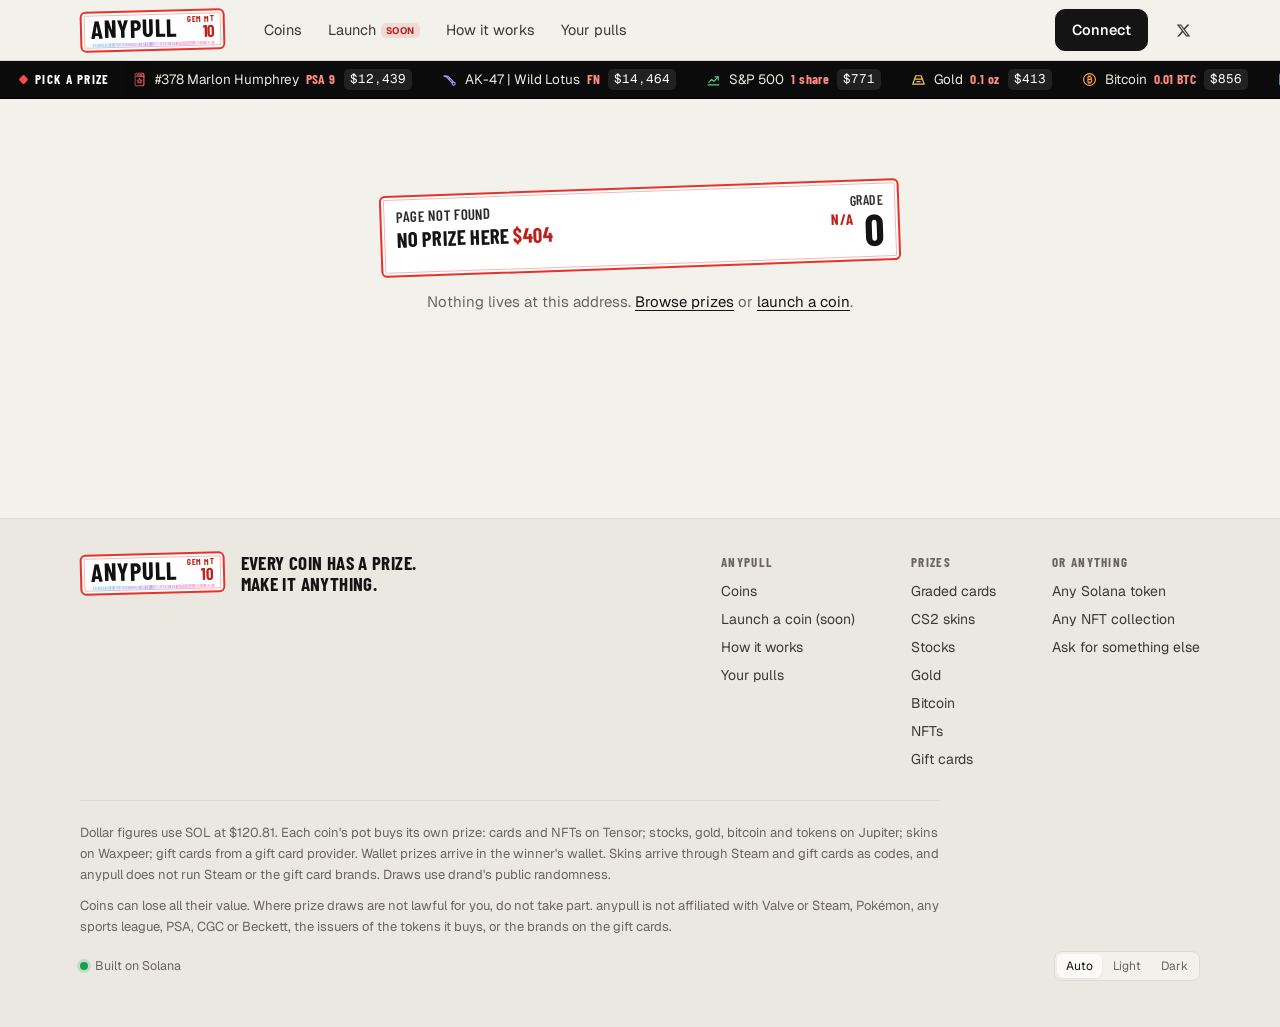
==== commit 825426ed: "Site 2026-10-04T22:12Z from d22953d, launch soon" ====
--- a/index.html
+++ b/index.html
@@ -22,8 +22,8 @@
   <link rel="preconnect" href="https://fonts.googleapis.com" />
   <link rel="preconnect" href="https://fonts.gstatic.com" crossorigin />
   <link href="https://fonts.googleapis.com/css2?family=Barlow+Condensed:wght@600;700&family=Geist:wght@400..700&family=Geist+Mono:wght@400..600&display=swap" rel="stylesheet" />
-  <script type="module" crossorigin src="/assets/index-BDi691Av.js"></script>
-  <link rel="stylesheet" crossorigin href="/assets/index-C3hz_ihY.css">
+  <script type="module" crossorigin src="/assets/index-CH0oz-Bj.js"></script>
+  <link rel="stylesheet" crossorigin href="/assets/index-yA69_hZF.css">
   <meta property="og:url" content="https://anypull.fun/" />
   <link rel="canonical" href="https://anypull.fun/" />
 </head>
--- a/assets/index-yA69_hZF.css
+++ b/assets/index-yA69_hZF.css
@@ -0,0 +1 @@
+:root{--paper:#f3f1ec;--paper-2:#ebe8e1;--card:#fbfaf7;--ink:#141414;--ink-2:#3b3934;--muted:#69655d;--line:#dfdbd2;--line-2:#cfcac0;--stage:#0d0d0e;--stage-2:#1a1a1c;--red:#e5342b;--red-ink:#b8241d;--green:#12a150;--sell:#d4372f;--holo:linear-gradient(90deg, #7be0f6 0%, #a993ff 22%, #ff8fd2 44%, #ffd27a 66%, #8ef0b8 84%, #7be0f6 100%);--radius:14px;--mono:"Geist Mono", ui-monospace, SFMono-Regular, Menlo, monospace;--sans:"Geist", ui-sans-serif, system-ui, -apple-system, "Segoe UI", sans-serif;--lightningcss-light:initial;--lightningcss-dark: ;color-scheme:light}*{box-sizing:border-box}html,body{background:var(--paper);color:var(--ink);font-family:var(--sans);-webkit-font-smoothing:antialiased;margin:0;font-size:15px;line-height:1.5;overflow-x:clip}a{color:inherit}button{font:inherit;color:inherit;cursor:pointer}input,select,textarea{font:inherit;color:inherit}img{max-width:100%;display:block}.mono{font-family:var(--mono);font-feature-settings:"zero" 1}.muted{color:var(--muted)}.num{font-variant-numeric:tabular-nums}.bar{z-index:20;background:color-mix(in srgb, var(--paper) 88%, transparent);-webkit-backdrop-filter:blur(10px);backdrop-filter:blur(10px);border-bottom:1px solid var(--line);position:sticky;top:0}.bar-in{align-items:center;gap:18px;max-width:1160px;height:60px;margin:0 auto;padding:0 20px;display:flex}.brand{letter-spacing:-.03em;align-items:center;gap:9px;font-size:21px;font-weight:650;text-decoration:none;display:flex}.brand svg{width:26px;height:26px}.nav{gap:4px;margin-left:10px;display:flex}.nav a{color:var(--ink-2);border-radius:8px;padding:7px 11px;font-size:14.5px;text-decoration:none}.nav a:hover{background:var(--paper-2)}.nav a.on{color:var(--ink);background:var(--paper-2);font-weight:560}.bar .grow{flex:1}.x-link{width:34px;height:34px;color:var(--ink-2);border-radius:9px;flex:none;place-items:center;text-decoration:none;display:grid}.x-link:hover{background:var(--paper-2);color:var(--ink)}.x-link:focus-visible{outline:2px solid var(--ink);outline-offset:2px}.x-link svg{fill:currentColor;width:15px;height:15px}.main{max-width:1160px;margin:0 auto;padding:28px 20px 80px}.narrow{max-width:760px;margin:0 auto}.foot{border-top:1px solid var(--line);margin-top:40px}.foot-in{max-width:760px;color:var(--muted);margin:0 auto;padding:26px 20px 50px;font-size:13px}.foot-in nav{gap:18px;margin-bottom:12px;display:flex}.foot-in nav a{color:var(--ink-2);text-decoration:none}.btn{border:1px solid var(--ink);background:var(--ink);color:#fff;white-space:nowrap;border-radius:10px;justify-content:center;align-items:center;gap:8px;padding:9px 16px;font-size:14.5px;font-weight:560;text-decoration:none;transition:transform 80ms,background .15s;display:inline-flex}.btn:hover{background:color-mix(in srgb, var(--ink) 84%, var(--paper))}.btn:active{transform:translateY(1px)}.btn:disabled{opacity:.45;cursor:not-allowed}.btn.red{background:var(--red);border-color:var(--red)}.btn.red:hover{background:var(--red-ink)}.btn.ghost{color:var(--ink);border-color:var(--line-2);background:0 0}.btn.ghost:hover{background:var(--paper-2)}.btn.lg{border-radius:12px;padding:13px 22px;font-size:16px}.btn.block{width:100%}.btn.sm{border-radius:8px;padding:6px 11px;font-size:13px}.btn.soon,.btn.red.soon{background:var(--ink);border-color:var(--ink);color:var(--paper)}.btn.soon:hover,.btn.red.soon:hover{background:color-mix(in srgb, var(--ink) 86%, var(--paper))}.btn.soon .x-glyph{fill:currentColor;opacity:.75;width:.8em;height:.8em;margin-left:2px}.soon-dot{background:var(--red);width:7px;height:7px;box-shadow:0 0 0 0 color-mix(in srgb, var(--red) 55%, transparent);border-radius:50%;flex:none;animation:1.8s ease-out infinite soon-pulse}@keyframes soon-pulse{0%{box-shadow:0 0 0 0 color-mix(in srgb, var(--red) 55%, transparent)}80%,to{box-shadow:0 0 0 7px #0000}}@media (prefers-reduced-motion:reduce){.soon-dot{animation:none}}.nav-soon{letter-spacing:.06em;text-transform:uppercase;color:var(--red-ink);background:color-mix(in srgb, var(--red) 12%, transparent);vertical-align:1px;border-radius:5px;margin-left:5px;padding:1px 5px;font-size:9.5px;font-weight:700}.link{text-underline-offset:3px;color:var(--ink);background:0 0;border:0;padding:0;text-decoration:underline}.hero h1{letter-spacing:-.035em;margin:8px 0 12px;font-size:44px;font-weight:650;line-height:1.04}.hero p{color:var(--ink-2);max-width:600px;margin:0 0 6px;font-size:17px}.stage{background:radial-gradient(120% 80% at 50% 0%, #2a2a2e 0%, var(--stage) 62%);isolation:isolate;border-radius:22px;place-items:center;display:grid;position:relative;overflow:hidden}.stage:after{content:"";border-radius:inherit;pointer-events:none;position:absolute;inset:0;box-shadow:inset 0 0 0 1px #ffffff0f}.stage .spot{aspect-ratio:1;filter:blur(10px);pointer-events:none;background:radial-gradient(closest-side,#ffffff1f,#0000);width:70%;position:absolute;top:-30%;left:15%}.stage .floor{pointer-events:none;background:linear-gradient(#0000,#ffffff0a);height:28%;position:absolute;bottom:0;left:0;right:0}.tilt{perspective:900px;z-index:1;position:relative}.tilt-in{transform-style:preserve-3d;border-radius:10px;transition:transform .25s ease-out;position:relative}.tilt-in img{-webkit-user-select:none;user-select:none;-webkit-user-drag:none;border-radius:10px;box-shadow:0 30px 60px -20px #000c,0 0 0 1px #ffffff0a}.tilt-in .glare{pointer-events:none;mix-blend-mode:color-dodge;opacity:0;background:radial-gradient(circle at var(--gx,50%) var(--gy,50%), #ffffff8c, #fff0 45%);border-radius:10px;transition:opacity .25s;position:absolute;inset:0}.tilt:hover .glare{opacity:.6}.tilt-in .foil{pointer-events:none;opacity:0;border-radius:10px;position:absolute;inset:0;overflow:hidden}.tilt-in .foil:before{content:"";mix-blend-mode:screen;filter:blur(2px);background:linear-gradient(90deg,#0000,#7be0f638,#ff8fd24d,#ffd27a38,#0000);width:38%;position:absolute;top:-50%;bottom:-50%;left:-60%;transform:rotate(18deg)}.stage.full .tilt-in .foil{opacity:1}.stage.full .tilt-in .foil:before{animation:3.2s ease-in-out infinite shine}@keyframes shine{0%{left:-60%}55%,to{left:130%}}.stage-pill{z-index:2;position:absolute;top:14px;left:14px}.stage .vault{z-index:2;color:#ffffff73;letter-spacing:.02em;font-size:11.5px;position:absolute;bottom:12px;right:14px}.stage .noimg{aspect-ratio:3/5;background:var(--stage-2);color:#777;text-align:center;border-radius:12px;place-items:center;width:220px;padding:20px;font-size:13px;display:grid}.pill{color:#fff;-webkit-backdrop-filter:blur(6px);backdrop-filter:blur(6px);background:#ffffff1a;border:1px solid #ffffff1f;border-radius:999px;align-items:center;gap:7px;padding:4px 10px 4px 9px;font-size:12.5px;font-weight:560;display:inline-flex}.pill .dot{background:#8ef0b8;border-radius:50%;width:7px;height:7px;box-shadow:0 0 0 3px #8ef0b82e}.pill.drawing .dot{background:#ffd27a;animation:1s ease-in-out infinite pulse}.pill.won .dot{background:#ff8fd2}.pill.wait .dot{box-shadow:none;background:#9a9a9a}.pill.light{background:var(--card);color:var(--ink);border-color:var(--line)}@keyframes pulse{50%{transform:scale(1.25);box-shadow:0 0 0 6px #ffd27a00}}.meter{gap:8px;display:grid}.meter-top{justify-content:space-between;align-items:flex-end;gap:12px;display:flex}.meter-top .big{letter-spacing:-.04em;font-size:52px;font-weight:650;line-height:.9}.meter-top .label{color:var(--muted);font-size:13px}.meter-top .label b{color:var(--ink);font-weight:600}.bars{border-radius:6px;height:54px;position:relative;overflow:hidden}.bars .track,.bars .fill{-webkit-mask:var(--barmask);-webkit-mask:var(--barmask);mask:var(--barmask);position:absolute;inset:0}.bars .track{background:var(--line-2);opacity:.65}.bars .fill{background:var(--holo);clip-path:inset(0 calc(100% - var(--p) * 100%) 0 0);background-size:200% 100%;transition:clip-path .8s cubic-bezier(.2,.8,.2,1);animation:6s linear infinite holo}@keyframes holo{to{background-position:200% 0}}.bars.sm{border-radius:3px;height:16px}.meter-foot{color:var(--muted);flex-wrap:wrap;justify-content:space-between;gap:10px;font-size:13px;display:flex}.meter-foot b{color:var(--ink);font-weight:600}.feature{grid-template-columns:1fr;gap:20px;margin:30px 0 46px;text-decoration:none;display:grid}.feature .stage{height:440px}.feature .stage img{width:auto;max-height:380px}.feature-meta{justify-content:space-between;align-items:flex-end;gap:16px;display:flex}.feature-meta h2{letter-spacing:-.025em;margin:0;font-size:26px;font-weight:640;line-height:1.15}.feature-meta .sub{color:var(--muted);margin-top:4px;font-size:14px}.cardline{flex-wrap:wrap;align-items:center;gap:8px;display:flex}.grade{border:1px solid var(--red);color:var(--red-ink);letter-spacing:.02em;background:#fff;border-radius:5px;align-items:center;padding:1px 6px;font-size:11.5px;font-weight:650;display:inline-flex}.cat{color:var(--muted);font-size:12px}.tick{color:var(--muted);font-weight:500}.tabs{border-bottom:1px solid var(--line);justify-content:space-between;align-items:center;margin-top:8px;display:flex}.tabs h3{margin:0;padding:10px 0;font-size:17px;font-weight:620}.tabs nav{gap:2px;display:flex}.tabs nav button{color:var(--muted);background:0 0;border:0;border-bottom:2px solid #0000;margin-bottom:-1px;padding:10px;font-size:15px}.tabs nav button.on{color:var(--ink);border-color:var(--ink);font-weight:560}.rows{display:grid}.row{border-bottom:1px solid var(--line);grid-template-columns:74px 1fr auto;align-items:center;gap:16px;padding:16px 0;text-decoration:none;display:grid}.row:hover .row-title{text-underline-offset:3px;text-decoration:underline}.thumb{background:var(--stage);border-radius:10px;place-items:center;width:74px;height:74px;display:grid;overflow:hidden}.thumb img{width:auto;max-height:70px}.row-title{font-size:16px;font-weight:620}.row-card{color:var(--ink-2);margin-top:1px;font-size:13.5px}.row .bars{margin-top:9px}.row-right{text-align:right;min-width:92px}.row-right .p{letter-spacing:-.03em;font-size:26px;font-weight:650;line-height:1}.row-right .s{color:var(--muted);margin-top:6px;font-size:12.5px}.empty{text-align:center;color:var(--muted);padding:40px 0}.coin-head{flex-wrap:wrap;justify-content:space-between;align-items:flex-start;gap:20px;margin-bottom:20px;display:flex}.coin-head h1{letter-spacing:-.03em;margin:0;font-size:34px;font-weight:650;line-height:1.1}.coin-head .ident{align-items:center;gap:14px;display:flex}.coin-head .avatar{object-fit:cover;background:var(--stage);border-radius:14px;width:56px;height:56px}.coin-grid{grid-template-columns:minmax(0,1.15fr) minmax(0,1fr);align-items:start;gap:28px;display:grid}.coin-grid .stage{height:520px}.coin-grid .stage img{width:auto;max-height:460px}.panel{background:var(--card);border:1px solid var(--line);border-radius:var(--radius);padding:18px}.panel+.panel{margin-top:16px}.panel h4{text-transform:uppercase;letter-spacing:.06em;color:var(--muted);margin:0 0 12px;font-size:13px;font-weight:600}.kv{grid-template-columns:auto 1fr;gap:7px 16px;font-size:14px;display:grid}.kv dt{color:var(--muted)}.kv dd{text-align:right;margin:0;font-weight:520}.kv dd a{text-decoration:underline;-webkit-text-decoration-color:var(--line-2);text-decoration-color:var(--line-2);text-underline-offset:3px}.section{margin-top:38px}.section>h3{letter-spacing:-.02em;margin:0 0 12px;font-size:20px;font-weight:640}.trade .side{background:var(--paper-2);border-radius:10px;grid-template-columns:1fr 1fr;margin-bottom:14px;padding:3px;display:grid}.trade .side button{color:var(--muted);background:0 0;border:0;border-radius:8px;padding:8px;font-weight:560}.trade .side button.on.buy{color:var(--green);background:#fff;box-shadow:0 1px 2px #0000000f}.trade .side button.on.sell{color:var(--sell);background:#fff;box-shadow:0 1px 2px #0000000f}.field{gap:6px;margin-bottom:14px;display:grid}.field label,.field .lab{color:var(--ink-2);font-size:13px;font-weight:520}.field .hint{color:var(--muted);font-size:12.5px}.input{border:1px solid var(--line-2);background:#fff;border-radius:10px;align-items:center;padding:0 12px;display:flex}.input:focus-within{border-color:var(--ink);box-shadow:0 0 0 3px #14141412}.input input,.input textarea,.input select{background:0 0;border:0;outline:0;width:100%;padding:11px 0;font-size:15px}.input textarea{resize:vertical;min-height:70px}.input .unit{color:var(--muted);white-space:nowrap;padding-left:8px;font-size:14px}.quick{flex-wrap:wrap;gap:6px;display:flex}.quick button{border:1px solid var(--line-2);color:var(--ink-2);background:#fff;border-radius:7px;padding:3px 9px;font-size:12.5px}.quick button:hover{border-color:var(--ink)}.note{color:var(--muted);margin-top:10px;font-size:13px}.note.bad{color:var(--sell)}.note.ok{color:var(--green)}.chart{height:230px;position:relative}.chart-wait{color:var(--muted);place-items:center;font-size:13px;display:grid;position:absolute;inset:0}.draw{border-radius:var(--radius);background:var(--ink);color:#f3f1ec;margin-top:16px;padding:18px;position:relative;overflow:hidden}.draw:before{content:"";background:var(--holo);opacity:.12;background-size:200% 100%;animation:5s linear infinite holo;position:absolute;inset:0}.draw>*{position:relative}.draw h5{letter-spacing:.08em;text-transform:uppercase;color:#ffd27a;margin:0 0 6px;font-size:12px;font-weight:600}.draw .t{letter-spacing:-.02em;font-size:22px;font-weight:620}.draw .d{color:#c9c6be;margin-top:4px;font-size:13.5px}.draw a{color:#fff}.count{font-family:var(--mono);letter-spacing:-.02em;font-size:34px}.table{border-collapse:collapse;width:100%;font-size:14px}.table th{text-align:left;color:var(--muted);border-bottom:1px solid var(--line);padding:8px 10px;font-size:12.5px;font-weight:560}.table td{border-bottom:1px solid var(--line);vertical-align:middle;padding:10px}.table td.r,.table th.r{text-align:right}.oddsbar{background:var(--paper-2);border-radius:3px;min-width:60px;height:6px;overflow:hidden}.oddsbar i{background:var(--holo);height:100%;display:block}.round{border:1px solid var(--line);border-radius:var(--radius);background:var(--card);grid-template-columns:64px 1fr auto;align-items:center;gap:14px;padding:14px 16px;display:grid}.round+.round{margin-top:10px}.round .n{font-family:var(--mono);color:var(--muted);font-size:13px}.round .what{font-size:14.5px}.round .links{flex-wrap:wrap;gap:12px;margin-top:3px;font-size:13px;display:flex}.round .links a,.round .links button{color:var(--muted)}.round img.prize{object-fit:contain;background:var(--stage);border-radius:8px;width:54px;height:54px}.verify{border-top:1px dashed var(--line-2);grid-column:1/-1;margin-top:10px;padding-top:12px;font-size:13.5px}.verify ol{gap:6px;margin:0;padding-left:20px;display:grid}.verify .ok{color:var(--green);font-weight:600}.verify .bad{color:var(--sell);font-weight:600}.verify code{font-family:var(--mono);background:var(--paper-2);word-break:break-all;border-radius:4px;padding:1px 5px;font-size:12px}.launch h1{letter-spacing:-.03em;margin:6px 0 8px;font-size:36px;font-weight:650}.launch .lede{color:var(--ink-2);max-width:640px;margin:0 0 24px;font-size:16px}.steps{gap:22px;display:grid}.step{background:var(--card);border:1px solid var(--line);border-radius:18px;padding:22px}.step>h2{letter-spacing:-.015em;align-items:center;gap:10px;margin:0 0 4px;font-size:18px;font-weight:640;display:flex}.step>h2 .k{background:var(--ink);color:#fff;border-radius:50%;place-items:center;width:24px;height:24px;font-size:13px;display:grid}.step>p{color:var(--muted);margin:0 0 16px;font-size:14px}.chips{flex-wrap:wrap;gap:6px;margin:10px 0 14px;display:flex}.chips button{border:1px solid var(--line-2);color:var(--ink-2);background:#fff;border-radius:999px;padding:5px 12px;font-size:13.5px}.chips button.on{background:var(--ink);color:#fff;border-color:var(--ink)}.chips button span{color:var(--muted);margin-left:4px;font-size:12px}.chips button.on span{color:#bbb}.picker{grid-template-columns:repeat(auto-fill,minmax(150px,1fr));gap:12px;max-height:560px;padding:2px;display:grid;overflow:auto}.pick{border:1px solid var(--line);text-align:left;background:#fff;border-radius:12px;padding:0;transition:border-color .15s,transform .15s;display:grid;overflow:hidden}.pick:hover{border-color:var(--ink-2);transform:translateY(-1px)}.pick.on{border-color:var(--ink);box-shadow:0 0 0 2px var(--ink)}.pick .im{background:var(--stage);place-items:center;height:190px;padding:10px 0;display:grid}.pick .im img{border-radius:4px;width:auto;max-height:170px}.pick .tx{gap:3px;padding:9px 10px 10px;display:grid}.pick .tt{-webkit-line-clamp:2;-webkit-box-orient:vertical;min-height:2.6em;font-size:12.5px;font-weight:560;line-height:1.3;display:-webkit-box;overflow:hidden}.pick .pr{color:var(--muted);justify-content:space-between;align-items:center;font-size:12.5px;display:flex}.two{grid-template-columns:1fr 1fr;gap:14px;display:grid}.range{width:100%;accent-color:var(--ink)}.split{border-radius:6px;height:12px;margin:6px 0 4px;display:flex;overflow:hidden}.split i{height:100%;display:block}.legend{color:var(--muted);flex-wrap:wrap;gap:14px;font-size:12.5px;display:flex}.legend span:before{content:"";background:var(--c);vertical-align:-1px;border-radius:2px;width:9px;height:9px;margin-right:6px;display:inline-block}.toggle{align-items:flex-start;gap:10px;font-size:14px;display:flex}.toggle input{width:16px;height:16px;accent-color:var(--ink);margin-top:4px}.chosen{background:var(--paper);border-radius:12px;grid-template-columns:110px 1fr;align-items:center;gap:16px;padding:12px;display:grid}.chosen .im{background:var(--stage);border-radius:10px;place-items:center;height:140px;display:grid}.chosen .im img{width:auto;max-height:130px}.upload{align-items:center;gap:12px;display:flex}.upload .pv{background:var(--stage);object-fit:cover;border-radius:12px;width:64px;height:64px}.check{align-items:flex-start;gap:10px;margin:6px 0 16px;font-size:14px;display:flex}.check input{accent-color:var(--ink);margin-top:3px}.prose h1{letter-spacing:-.03em;margin:6px 0 10px;font-size:38px;font-weight:650}.prose h2{letter-spacing:-.015em;margin:34px 0 8px;font-size:20px;font-weight:640}.prose p,.prose li{color:var(--ink-2);font-size:15.5px}.prose ol,.prose ul{padding-left:22px}.prose li{margin:5px 0}.prose code{font-family:var(--mono);background:var(--paper-2);border-radius:4px;padding:1px 5px;font-size:13px}.prose .callout{background:var(--card);border:1px solid var(--line);border-radius:14px;padding:16px 18px}.wl-back{z-index:100;background:#0f0f0f73;place-items:center;padding:16px;display:grid;position:fixed;inset:0}.wl{background:var(--card);border-radius:18px;width:min(400px,100%);padding:18px;box-shadow:0 30px 80px -20px #0006}.wl-h{justify-content:space-between;align-items:center;margin-bottom:12px;font-size:16px;font-weight:620;display:flex}.wl-x{color:var(--muted);background:0 0;border:0;font-size:22px;line-height:1}.wl-row{border:1px solid var(--line);text-align:left;background:#fff;border-radius:12px;align-items:center;gap:12px;width:100%;margin-bottom:8px;padding:11px 12px;text-decoration:none;display:flex}.wl-row:hover{border-color:var(--ink-2)}.wl-row img,.wl-row .ico{border-radius:8px;width:30px;height:30px}.wl-row .ico{background:var(--ink);color:#fff;place-items:center;font-weight:650;display:grid}.wl-row .n{flex:1;font-weight:560}.wl-row .tag{color:var(--muted);font-size:12px}.wl-sec{text-transform:uppercase;letter-spacing:.06em;color:var(--muted);margin:14px 0 8px;font-size:12px;font-weight:600}.wl-foot{color:var(--muted);margin-top:10px;font-size:12.5px}.acct{align-items:center;gap:8px;display:flex}.acct .bal{color:var(--muted);font-size:13px}.toast{background:var(--ink);color:#fff;z-index:200;border-radius:12px;max-width:min(560px,100% - 32px);padding:10px 16px;font-size:14px;position:fixed;bottom:18px;left:50%;transform:translate(-50%);box-shadow:0 10px 30px #00000040}.toast a{color:#ffd27a}.skel{background:linear-gradient(90deg, var(--paper-2), #f7f5f0, var(--paper-2));background-size:200% 100%;border-radius:8px;animation:1.2s infinite skel}@keyframes skel{to{background-position:-200% 0}}@media (width<=900px){.coin-grid{grid-template-columns:1fr}.coin-grid .stage{height:440px}.nav{display:none}}@media (width<=600px){.hero h1{font-size:34px}.coin-head>div:last-child{text-align:left!important}.coin-head h1{font-size:28px}.coin-grid .stage{height:400px}.coin-grid .stage img{max-height:350px}.feature .stage{height:360px}.feature .stage img{max-height:310px}.meter-top .big{font-size:40px}.row{grid-template-columns:56px 1fr auto;gap:12px}.thumb{width:56px;height:56px}.thumb img{max-height:52px}.two,.round{grid-template-columns:1fr}.bar-in{gap:10px}}:root{--cond:"Barlow Condensed", "Arial Narrow", ui-sans-serif, sans-serif}.dev{line-height:0;display:inline-block;position:relative}.dev img{border-radius:8px}.dev .dev-under{filter:grayscale()contrast(1.08)brightness(.58)}.dev .dev-over{width:100%;height:100%;clip-path:inset(calc((1 - var(--p)) * 100%) 0 0 0);transition:clip-path 1.4s cubic-bezier(.2,.8,.2,1);position:absolute;inset:0;box-shadow:none!important}.dev .dev-line{height:3px;left:-3%;right:-3%;bottom:calc(var(--p) * 100% - 1px);background:var(--holo);background-size:200% 100%;border-radius:2px;transition:bottom 1.4s cubic-bezier(.2,.8,.2,1);animation:2.4s linear infinite holo;position:absolute;box-shadow:0 0 14px 2px #a993ffbf,0 0 3px #ffffffe6}.dev.full .dev-over{animation:3.2s ease-in-out infinite alive}@keyframes alive{0%,to{filter:saturate()brightness()}50%{filter:saturate(1.25)brightness(1.08)}}.tilt-in .dev-under{box-shadow:0 30px 60px -20px #000c,0 0 0 1px #ffffff0a}.lbl{font-family:var(--cond);text-transform:uppercase;color:#111;border:2.5px solid var(--red);background:#fff;border-radius:6px;grid-template-columns:1fr auto;gap:2px 10px;padding:8px 10px 7px;line-height:1.05;display:grid;box-shadow:inset 0 0 0 2px #fff,inset 0 0 0 3px #e5342b59}.lbl-t{letter-spacing:.02em;color:#2a2a2a;-webkit-line-clamp:2;-webkit-box-orient:vertical;font-size:12.5px;font-weight:600;display:-webkit-box;overflow:hidden}.lbl-coin{letter-spacing:.01em;white-space:nowrap;text-overflow:ellipsis;margin-top:3px;font-size:15px;font-weight:700;overflow:hidden}.lbl-coin span{color:var(--red-ink)}.lbl-r{text-align:right;align-content:start;justify-items:end;display:grid}.lbl-w{letter-spacing:.04em;color:#333;font-size:11.5px;font-weight:600}.lbl-g{letter-spacing:-.01em;font-size:30px;font-weight:700;line-height:.95}.lbl-g span{letter-spacing:.06em;vertical-align:14px;color:var(--red-ink);margin-right:2px;font-size:12px;font-weight:700}.lbl-b{grid-column:1/-1;align-items:center;gap:8px;margin-top:6px;display:flex}.lbl-b .bars{flex:1;height:14px}.lbl-p{font-family:var(--mono);text-transform:none;text-align:right;min-width:36px;font-size:12px;font-weight:600}.lbl.big{padding:12px 14px 10px}.lbl.big .lbl-t{font-size:15px}.lbl.big .lbl-coin{font-size:21px}.lbl.big .lbl-g{font-size:44px}.lbl.big .lbl-g span{vertical-align:22px;font-size:15px}.lbl.big .lbl-w{font-size:14px}.lbl.big .lbl-b .bars{height:22px}.lbl.big .lbl-p{font-size:14px}.wall{margin-top:56px}.wall-head{border-bottom:1px solid var(--line);justify-content:space-between;align-items:flex-end;margin-bottom:26px;display:flex}.wall-head h3{font-family:var(--cond);text-transform:uppercase;letter-spacing:.01em;margin:0;padding-bottom:8px;font-size:30px;font-weight:700}.wall-head nav{gap:2px;display:flex}.wall-head nav button{color:var(--muted);background:0 0;border:0;border-bottom:2px solid #0000;margin-bottom:-1px;padding:10px 12px;font-size:15px}.wall-head nav button.on{color:var(--ink);border-color:var(--ink);font-weight:560}.grid{grid-template-columns:repeat(auto-fill,minmax(255px,1fr));gap:26px 22px;display:grid}.tile{background:linear-gradient(160deg,#fdfdfb 0%,#f1efe9 55%,#e9e6de 100%);border:1px solid #d6d2c8;border-radius:16px;gap:9px;padding:11px;text-decoration:none;transition:transform .25s cubic-bezier(.2,.8,.2,1),box-shadow .25s;display:grid;position:relative;box-shadow:inset 0 1px #fff,inset 0 0 0 4px #ffffff8c,0 1px #0000000a,0 12px 24px -16px #00000040}.tile:hover{transform:translateY(-4px)rotate(-.5deg);box-shadow:inset 0 1px #fff,inset 0 0 0 4px #ffffff8c,0 26px 40px -22px #0006}.tile-stage{background:radial-gradient(120% 90% at 50% 0%, #2a2a2e, var(--stage) 65%);border-radius:10px;place-items:center;height:300px;display:grid;position:relative;overflow:hidden}.tile-stage .dev img{width:auto;max-height:268px}.tile-pill{position:absolute;top:10px;left:10px}.tile-pill .pill{padding:3px 9px 3px 8px;font-size:11.5px}.tile-foot{color:var(--muted);justify-content:space-between;padding:0 3px;font-size:12.5px;display:flex}.tile.drawing:before{content:"";background:var(--holo);-webkit-mask-composite:xor;pointer-events:none;background-size:200% 100%;border-radius:18px;padding:2px;animation:2s linear infinite holo;position:absolute;inset:-2px;-webkit-mask-image:linear-gradient(#000 0 0),linear-gradient(#000 0 0);-webkit-mask-position:0 0,0 0;-webkit-mask-size:auto,auto;-webkit-mask-repeat:repeat,repeat;-webkit-mask-clip:content-box,border-box;-webkit-mask-origin:content-box,border-box;-webkit-mask-composite:xor;mask-composite:exclude;-webkit-mask-source-type:auto,auto;mask-mode:match-source,match-source}.hero2{grid-template-columns:minmax(0,1fr) minmax(0,1fr);align-items:center;gap:30px;min-height:520px;display:grid}.eyebrow{font-family:var(--cond);text-transform:uppercase;letter-spacing:.14em;color:var(--red-ink);font-size:14px;font-weight:700}.hero2 h1{letter-spacing:-.05em;margin:14px 0 18px;font-size:84px;font-weight:700;line-height:.92}.hero2 p{color:var(--ink-2);max-width:490px;margin:0 0 22px;font-size:17.5px}.hero-cta{flex-wrap:wrap;gap:10px;display:flex}.hero-stats{color:var(--muted);flex-wrap:wrap;gap:22px;margin-top:26px;font-size:14px;display:flex}.hero-stats b{font-family:var(--cond);color:var(--ink);vertical-align:-2px;margin-right:4px;font-size:26px;font-weight:700}.fan{height:500px;position:relative}.fan-card{text-decoration:none;position:absolute;bottom:20px;left:50%}.fan-in{transform:translateX(-50%) translateX(calc(var(--i) * 150px)) translateY(calc(var(--i) * var(--i) * 18px)) rotate(var(--r));transform-origin:50% 100%;transition:transform .35s cubic-bezier(.2,.8,.2,1);position:relative}.fan-in .dev img{border-radius:10px;width:auto;max-height:380px}.fan-tag{font-family:var(--cond);text-transform:uppercase;letter-spacing:.04em;border:2px solid var(--red);white-space:nowrap;color:#111;background:#fff;border-radius:6px;padding:2px 9px;font-size:14px;font-weight:700;position:absolute;bottom:-14px;left:50%;transform:translate(-50%)}.ticker{background:var(--ink);color:#eae7df;border-bottom:1px solid #000;align-items:center;height:38px;display:flex;overflow:hidden}.ticker-in{white-space:nowrap;gap:36px;padding-left:20px;animation:60s linear infinite crawl;display:flex}.ticker:hover .ticker-in{animation-play-state:paused}@keyframes crawl{to{transform:translate(-50%)}}.tk{align-items:center;gap:9px;font-size:13.5px;text-decoration:none;display:inline-flex}.tk b{font-family:var(--cond);letter-spacing:.1em;font-size:13px;font-weight:700}.tk.pull b{background:var(--holo);color:#0000;background-size:200% 100%;-webkit-background-clip:text;background-clip:text;animation:3s linear infinite holo}.tk.drawing b{color:#ffd27a}.tk.launch b{color:#8ef0b8}.tk-card i{font-style:normal;font-family:var(--cond);color:#ff8a84;letter-spacing:.03em;margin-left:4px;font-weight:700}.tk-coin{font-family:var(--mono);color:#b8b4ab;font-size:12.5px}.tk-who{font-family:var(--mono);color:#8ef0b8;font-size:12.5px}@media (width<=900px){.hero2{grid-template-columns:1fr;min-height:0}.hero2 h1{font-size:60px}.fan{height:400px}.fan-in .dev img{max-height:300px}.fan-in{transform:translateX(-50%) translateX(calc(var(--i) * 120px)) translateY(calc(var(--i) * var(--i) * 14px)) rotate(var(--r))}}@media (width<=600px){.hero2 h1{font-size:50px}.fan{height:330px}.fan-in .dev img{max-height:240px}.fan-in{transform:translateX(-50%) translateX(calc(var(--i) * 92px)) translateY(calc(var(--i) * var(--i) * 10px)) rotate(var(--r))}.grid{grid-template-columns:1fr 1fr;gap:14px}.tile-stage{height:210px}.tile-stage .dev img{max-height:186px}.lbl-g{font-size:22px}.lbl-coin{font-size:13px}}.bigslab{background:linear-gradient(160deg,#fdfdfb 0%,#f1efe9 55%,#e7e4dc 100%);border:1px solid #d3cfc4;border-radius:26px;gap:12px;padding:14px;display:grid;box-shadow:inset 0 1px #fff,inset 0 0 0 6px #ffffff80,0 30px 50px -30px #00000059}.bigslab .stage{border-radius:14px}.stage.drawing:before{content:"";border-radius:inherit;background:var(--holo);-webkit-mask-composite:xor;z-index:3;pointer-events:none;background-size:200% 100%;padding:3px;animation:1.6s linear infinite holo;position:absolute;inset:0;-webkit-mask-image:linear-gradient(#000 0 0),linear-gradient(#000 0 0);-webkit-mask-position:0 0,0 0;-webkit-mask-size:auto,auto;-webkit-mask-repeat:repeat,repeat;-webkit-mask-clip:content-box,border-box;-webkit-mask-origin:content-box,border-box;-webkit-mask-composite:xor;mask-composite:exclude;-webkit-mask-source-type:auto,auto;mask-mode:match-source,match-source}.stamp{z-index:4;font-family:var(--cond);letter-spacing:.08em;color:#e5342beb;text-align:center;-webkit-backdrop-filter:blur(1px);backdrop-filter:blur(1px);mix-blend-mode:normal;text-shadow:0 0 1px #e5342b80;pointer-events:none;background:#0d0d0e40;border:5px double #e5342beb;border-radius:10px;padding:8px 18px 6px;font-size:64px;font-weight:700;line-height:.9;animation:.5s cubic-bezier(.2,1.6,.4,1) both thunk;position:absolute;top:46%;left:50%;transform:translate(-50%,-50%)rotate(-14deg)}.stamp small{font-family:var(--mono);letter-spacing:0;margin-top:4px;font-size:15px;font-weight:600;display:block}@keyframes thunk{0%{opacity:0;transform:translate(-50%,-50%)rotate(-14deg)scale(1.8)}to{opacity:1;transform:translate(-50%,-50%)rotate(-14deg)scale(1)}}.facts{background:var(--line);border:1px solid var(--line);border-radius:14px;grid-template-columns:1.1fr 1fr 1fr 1fr;gap:1px;margin-top:16px;display:grid;overflow:hidden}.fact{background:var(--card);align-content:start;gap:2px;padding:12px 14px;display:grid}.fact b{font-family:var(--cond);letter-spacing:.01em;font-size:26px;font-weight:700;line-height:1}.fact span{color:var(--muted);font-size:12.5px;line-height:1.3}.fact.lead b{font-size:44px}.draw .count{font-family:var(--cond);letter-spacing:.02em;font-size:56px;font-weight:700;line-height:1}.draw h5{font-family:var(--cond);letter-spacing:.12em;font-size:15px}.draw .t{font-family:var(--cond);text-transform:uppercase;letter-spacing:.01em;font-size:28px}@media (width<=600px){.facts{grid-template-columns:1fr 1fr}.stamp{font-size:44px}}.mark{border:2.5px solid var(--red);background:#fff;border-radius:6px;grid-template-columns:auto auto;align-items:center;column-gap:10px;padding:3px 8px 3px 9px;line-height:1;transition:transform .2s;display:inline-grid;transform:rotate(-1.5deg);box-shadow:inset 0 0 0 2px #fff,inset 0 0 0 3px #e5342b59}.brand:hover .mark{transform:rotate(0)scale(1.03)}.mark-n{font-family:var(--cond);letter-spacing:.02em;text-transform:uppercase;color:#111;font-size:25px;font-weight:700}.mark-g{font-family:var(--cond);color:var(--red-ink);justify-items:end;display:grid}.mark-g i{letter-spacing:.06em;font-size:8.5px;font-style:normal;font-weight:700}.mark-g b{font-size:17px;font-weight:700;line-height:.9}.mark-bar{height:4px;-webkit-mask:var(--barmask);-webkit-mask:var(--barmask);mask:var(--barmask);background:var(--holo);background-size:200% 100%;grid-column:1/-1;margin-top:2px;animation:6s linear infinite holo}.section>h3,.prose h2,.step>h2{font-family:var(--cond);text-transform:uppercase;letter-spacing:.01em;font-weight:700}.section>h3{font-size:28px}.prose h2{font-size:24px}.step>h2{font-size:22px}.panel h4{font-family:var(--cond);letter-spacing:.1em;color:var(--ink-2);font-size:15px;font-weight:700}.prose h1,.launch h1{letter-spacing:-.04em}.launch{max-width:1160px;margin:0 auto}.launch-grid{grid-template-columns:minmax(0,1fr) 340px;align-items:start;gap:28px;display:grid}.preview{position:sticky;top:84px}.preview-h{font-family:var(--cond);text-transform:uppercase;letter-spacing:.1em;color:var(--muted);margin:0 0 10px 4px;font-size:14px;font-weight:700}.preview-slab{background:linear-gradient(160deg,#fdfdfb 0%,#f1efe9 55%,#e7e4dc 100%);border:1px solid #d3cfc4;border-radius:18px;gap:10px;padding:12px;display:grid;transform:rotate(1deg);box-shadow:inset 0 1px #fff,inset 0 0 0 5px #ffffff80,0 24px 40px -26px #00000059}.preview-slab .tile-stage{height:300px}.preview-slab .tile-stage .dev img{max-height:272px}.preview-slab .dev .dev-over,.preview-slab .dev .dev-line{transition:none}.preview-note{color:var(--ink-2);text-align:center;padding:2px 0 4px;font-size:13px}.preview-empty{border:2px dashed var(--line-2);text-align:center;height:460px;color:var(--muted);border-radius:18px;place-items:center;padding:30px;font-size:14px;display:grid}.pick{text-align:left;background:linear-gradient(160deg,#fdfdfb,#ece9e2);border:1px solid #d6d2c8;border-radius:12px;gap:0;padding:7px;display:grid}.pick-lbl{border:2px solid var(--red);font-family:var(--cond);text-transform:uppercase;background:#fff;border-radius:5px;justify-content:space-between;align-items:start;gap:6px;margin-bottom:6px;padding:4px 6px;line-height:1.05;display:flex}.pick-lbl .tt{color:#222;-webkit-line-clamp:2;-webkit-box-orient:vertical;min-height:2.1em;font-size:11.5px;font-weight:600;display:-webkit-box;overflow:hidden}.pick-lbl .gr{white-space:nowrap;font-size:20px;font-weight:700}.pick-lbl .gr i{color:var(--red-ink);vertical-align:7px;letter-spacing:.05em;margin-right:2px;font-size:10px;font-style:normal}.pick .im{border-radius:8px;height:180px}.pick .im img{max-height:166px}.pick .pr{color:var(--muted);justify-content:space-between;padding:7px 3px 1px;font-size:12px;display:flex}@media (width<=900px){.launch-grid{grid-template-columns:1fr}.preview{order:-1;position:static}.preview-slab{max-width:340px;margin:0 auto}}.tline{margin:6px 0 4px}.tline-bar{background:var(--paper-2);border-radius:8px;height:34px;position:relative;overflow:visible;box-shadow:inset 0 0 0 1px #0000000f}.tseg{border-right:2px solid var(--card);opacity:.85;transition:opacity .3s,transform .3s;position:absolute;top:0;bottom:0}.tseg:first-child{border-radius:8px 0 0 8px}.tseg:last-of-type{border-radius:0 8px 8px 0}.tseg.me{opacity:1;box-shadow:inset 0 0 0 2px #141414}.tline.decided .tseg{opacity:.25}.tline.decided .tseg.win{opacity:1;z-index:1;transform:scaleY(1.25);box-shadow:0 0 18px #a993ffcc}.tline-cursor{z-index:2;background:#141414;border-radius:2px;width:3px;margin-left:-1.5px;transition:left 1.2s cubic-bezier(.15,.9,.25,1);position:absolute;top:-8px;bottom:-8px;box-shadow:0 0 0 2px #fff}.tline-cursor:before{content:"";border:6px solid #0000;border-top-color:#141414;position:absolute;top:-7px;left:50%;transform:translate(-50%)}.tline.spin .tline-cursor{animation:1.1s ease-in-out infinite alternate sweep}@keyframes sweep{0%{left:0%}to{left:100%}}.tline-axis{font-family:var(--mono);color:var(--muted);justify-content:space-between;margin-top:6px;font-size:11px;display:flex}.draw .tline-bar{background:#ffffff14}.draw .tseg{border-right-color:#141414}.draw .tline-cursor{background:#fff;box-shadow:0 0 0 2px #141414,0 0 12px #fff}.draw .tline-cursor:before{border-top-color:#fff}.draw .tline-axis{color:#9a968e}.trophies{grid-template-columns:repeat(auto-fill,minmax(190px,1fr));gap:16px;display:grid}.trophy{background:linear-gradient(160deg,#fdfdfb,#ebe8e1);border:1px solid #d6d2c8;border-radius:14px;gap:8px;padding:8px;display:grid;position:relative}.trophy .tile-stage{height:200px}.trophy .tile-stage .dev img{max-height:180px}.trophy .stamp{border-width:4px;padding:4px 10px 3px;font-size:34px;top:50%}.trophy .stamp small{font-size:11px}.trophy-t{font-family:var(--cond);text-transform:uppercase;letter-spacing:.03em;justify-content:space-between;padding:0 3px;font-size:15px;font-weight:700;display:flex}.trophy-t span{color:var(--muted);font-weight:600}.trophy .links{flex-wrap:wrap;gap:10px;padding:0 3px 2px;font-size:12.5px;display:flex}.trophy .links a,.trophy .links button{color:var(--muted);font-size:12.5px}.trophy.current{background:0 0;border-style:dashed}.trophy .verify{grid-column:auto}.trophy.open{grid-column:1/-1;grid-template-columns:190px 1fr;align-items:start}.cert{border:2.5px solid var(--red);background:#fff;border-radius:12px;padding:22px 24px 18px;position:relative;box-shadow:inset 0 0 0 4px #fff,inset 0 0 0 5px #e5342b4d}.cert-h{border-bottom:1px solid var(--line);font-family:var(--cond);text-transform:uppercase;justify-content:space-between;align-items:baseline;margin-bottom:12px;padding-bottom:10px;display:flex}.cert-h b{letter-spacing:.06em;font-size:22px}.cert-h span{font-family:var(--mono);text-transform:none;color:var(--muted);font-size:12.5px}.cert dl{grid-template-columns:repeat(2,minmax(0,1fr));gap:12px 28px;margin:0;display:grid}.cert dt{font-family:var(--cond);text-transform:uppercase;letter-spacing:.08em;color:var(--red-ink);font-size:12px;font-weight:700}.cert dd{margin:2px 0 0;font-size:14.5px}.cert dd a{text-decoration:underline;-webkit-text-decoration-color:var(--line-2);text-decoration-color:var(--line-2);text-underline-offset:3px}.cert .bars{height:18px;margin-top:16px}.cert-foot{color:var(--muted);justify-content:space-between;margin-top:8px;font-size:12.5px;display:flex}@media (width<=600px){.cert dl,.trophy.open{grid-template-columns:1fr}}.addr{font-family:var(--mono);text-transform:none;letter-spacing:0;font-size:.82em;font-weight:600}.binder{gap:22px;display:grid}.binder-page{background:linear-gradient(135deg,#dfe3e8,#c9ced6);border-radius:10px 18px 18px 10px;padding:22px 22px 22px 58px;position:relative;box-shadow:inset 0 0 0 1px #ffffff80,0 20px 40px -24px #00000059}.rings{flex-direction:column;justify-content:space-evenly;display:flex;position:absolute;top:0;bottom:0;left:16px}.rings i{background:radial-gradient(circle at 35% 35%,#fff,#9aa1aa 60%,#6c727a);border-radius:50%;width:22px;height:22px;box-shadow:inset 0 0 0 5px #eef0f3,0 1px 2px #0000004d}.pockets{grid-template-columns:repeat(3,1fr);gap:14px;display:grid}.pocket{aspect-ratio:5/7;background:linear-gradient(160deg,#ffffff8c,#ffffff2e);border-radius:6px;place-items:center;display:grid;position:relative;overflow:hidden;box-shadow:inset 0 0 0 1px #ffffffb3,inset 0 10px 0 -8px #ffffffe6}.pocket:after{content:"";pointer-events:none;background:linear-gradient(115deg,#0000 35%,#ffffff59 45%,#0000 55%);position:absolute;inset:0}.pocket.full{background:#141414}.pocket.full img{width:auto;max-height:82%;margin-top:-12%}.pocket-tag{border:2px solid var(--red);z-index:1;background:#fff;border-radius:5px;gap:1px;padding:4px 6px;font-size:11.5px;line-height:1.2;display:grid;position:absolute;bottom:6px;left:6px;right:6px}.pocket-tag b{font-family:var(--cond);letter-spacing:.03em;font-size:14px}.pocket-tag span{white-space:nowrap;text-overflow:ellipsis;color:var(--ink-2);overflow:hidden}.pocket-links{gap:8px;font-size:11.5px;display:flex}.pocket-links em{color:var(--muted);margin-left:auto;font-style:normal}@media (width<=600px){.binder-page{padding:14px 12px 14px 40px}.rings{left:10px}.rings i{width:16px;height:16px}.pockets{gap:8px}}.tile,.lbl,.lbl>div,.grid>*,.coin-grid>div,.launch-grid>*,.fact{min-width:0}.cert-h span{word-break:break-all;text-align:right;margin-left:12px}.wall-head{flex-wrap:wrap;gap:6px 12px}.wall-head h3{white-space:nowrap}@media (width<=600px){.table{white-space:nowrap;display:block;overflow-x:auto}.fan{height:290px}.fan-in .dev img{max-height:215px}.fan-in{transform:translateX(-50%) translateX(calc(var(--i) * 80px)) translateY(calc(var(--i) * var(--i) * 8px)) rotate(var(--r))}.fan-card:hover .fan-in{transform:translateX(-50%) translateX(calc(var(--i) * 80px)) translateY(-12px) rotate(calc(var(--r) * .5))}.fan-tag{font-size:12px}.grid{gap:12px}.tile{border-radius:12px;gap:7px;padding:7px}.lbl{gap:1px 6px;padding:6px 7px 5px}.lbl-t{font-size:10.5px}.lbl-coin{font-size:12.5px}.lbl-w{font-size:9.5px}.lbl-g{font-size:20px}.lbl-g span{vertical-align:9px;font-size:9px}.lbl-b .bars{height:10px}.lbl-p{min-width:28px;font-size:10.5px}.tile-foot{font-size:11px}.tile-foot .num{display:none}.wall-head h3{font-size:26px}.cert{padding:16px}.cert-h{flex-direction:column;align-items:flex-start;gap:4px}.cert-h span{text-align:left;margin-left:0}}.loop{grid-template-columns:repeat(4,1fr);gap:12px;margin:22px 0 28px;display:grid}.loop figure{align-content:start;gap:8px;margin:0;display:grid}.loop-stage{background:radial-gradient(120% 90% at 50% 0%, #2a2a2e, var(--stage) 65%);border-radius:12px;place-items:center;height:190px;display:grid;position:relative;overflow:hidden}.loop-stage .dev img{width:auto;max-height:168px}.loop-stage .dev .dev-over,.loop-stage .dev .dev-line{transition:none}.loop-stage .stamp{border-width:4px;padding:3px 9px 2px;font-size:30px}.loop-stage.dark .tline-bar{background:#ffffff14}.loop-stage.dark .tline-axis{display:none}.loop-stage.dark .tline-cursor{background:#fff}.loop-stage.dark .tline-cursor:before{border-top-color:#fff}.loop figcaption{color:var(--ink-2);font-size:13.5px;line-height:1.4}.loop figcaption b{font-family:var(--cond);text-transform:uppercase;letter-spacing:.04em;color:var(--ink);font-size:16px;display:block}.prose .loop{max-width:none}@media (width<=700px){.loop{grid-template-columns:1fr 1fr}}.preview-slab.ghost{opacity:.9;transform:rotate(-1deg)}.preview-slab.ghost .lbl{border-style:dashed}.ghost-card{aspect-ratio:5/8;color:#ffffff73;width:62%;font-family:var(--cond);text-transform:uppercase;letter-spacing:.1em;border:2px dashed #ffffff40;border-radius:10px;place-items:center;font-size:15px;font-weight:700;display:grid}.tile.skel{background:linear-gradient(160deg,#fdfdfb,#ebe8e1);animation:none;position:relative;overflow:hidden}.tile.skel:after{content:"";background:linear-gradient(90deg,#1b1b1d,#2a2a2e,#1b1b1d) 0 0/200% 100%;border-radius:10px;animation:1.4s infinite skel;position:absolute;inset:70px 11px 11px}.tile.skel:before{content:"";background:#fff;border:2.5px solid #e5342b59;border-radius:6px;height:50px;position:absolute;top:11px;left:11px;right:11px}.fillp{margin:-2px 0 12px}.fillp-bar{background:var(--paper-2);border-radius:5px;height:10px;position:relative;overflow:hidden}.fillp-bar i{position:absolute;top:0;bottom:0}.fillp-bar .now{background:#c9c4ff;left:0}.fillp-bar .yours{background:var(--holo);background-size:200% 100%;animation:2s linear infinite holo;box-shadow:0 0 10px #a993ffcc}.fillp-t{color:var(--ink-2);margin-top:6px;font-size:13px}.fillp-t b{font-family:var(--cond);letter-spacing:.02em;font-size:15px}.tile-tilt{line-height:0;transition:transform .2s ease-out;position:relative}.tile-tilt .glare{pointer-events:none;mix-blend-mode:color-dodge;opacity:0;background:radial-gradient(circle at var(--gx,50%) var(--gy,50%), #ffffff80, #fff0 50%);border-radius:8px;transition:opacity .25s;position:absolute;inset:0}.tile:hover .tile-tilt .glare{opacity:.55}.tile-draw{-webkit-backdrop-filter:blur(4px);backdrop-filter:blur(4px);background:#0d0d0eb3;border-radius:8px;padding:8px 8px 2px;position:absolute;bottom:12px;left:12px;right:12px}.tile-draw .tline-bar{background:#ffffff14;height:16px}.tile-draw .tline-axis{display:none}.tile-draw .tline-cursor{background:#fff}.tile-draw .tline-cursor:before{border-top-color:#fff}.tabbar{display:none}@media (width<=900px){.tabbar{z-index:30;background:color-mix(in srgb, var(--paper) 92%, transparent);-webkit-backdrop-filter:blur(12px);backdrop-filter:blur(12px);border-top:1px solid var(--line);padding:6px 6px calc(6px + env(safe-area-inset-bottom));grid-template-columns:repeat(4,1fr);display:grid;position:fixed;bottom:0;left:0;right:0}.tabbar a{color:var(--muted);border-radius:10px;justify-items:center;gap:3px;padding:4px 0;font-size:11px;text-decoration:none;display:grid}.tabbar a svg{fill:none;stroke:currentColor;stroke-width:1.7px;stroke-linecap:round;stroke-linejoin:round;width:22px;height:22px}.tabbar a.on{color:var(--ink);font-weight:600}.tabbar a.on svg{stroke:var(--red)}body{padding-bottom:calc(64px + env(safe-area-inset-bottom))}.toast{bottom:calc(76px + env(safe-area-inset-bottom))}}@media (width>=901px){.coin-side{position:sticky;top:76px}}.panel-h{justify-content:space-between;align-items:baseline;margin-bottom:6px;display:flex}.panel-h h4{margin:0}.chg{font-family:var(--cond);letter-spacing:.02em;font-size:16px;font-weight:700}.chg i{color:var(--muted);margin-left:3px;font-size:12px;font-style:normal;font-weight:600}.chg.up{color:var(--green)}.chg.down{color:var(--sell)}.range{appearance:none;cursor:pointer;background:0 0;height:28px}.range::-webkit-slider-runnable-track{background:linear-gradient(90deg, #141414 0 var(--fill,50%), var(--line) var(--fill,50%));border-radius:4px;height:8px}.range::-moz-range-track{background:var(--line);border-radius:4px;height:8px}.range::-moz-range-progress{background:#141414;border-radius:4px;height:8px}.range::-webkit-slider-thumb{-webkit-appearance:none;border:2.5px solid var(--red);background:#fff;border-radius:6px;width:24px;height:24px;margin-top:-8px;transition:transform .12s;box-shadow:0 2px 6px #0000002e}.range::-moz-range-thumb{border:2.5px solid var(--red);background:#fff;border-radius:6px;width:20px;height:20px;box-shadow:0 2px 6px #0000002e}.range:active::-webkit-slider-thumb{transform:scale(1.12)}:where(a,button,input,textarea,select,[tabindex]):focus-visible{outline:2.5px solid var(--red);outline-offset:2px;border-radius:6px}.input:focus-within,.input input:focus-visible,.input textarea:focus-visible{outline:none}.tile:focus-visible,.pick:focus-visible{outline-offset:4px;border-radius:16px}.wl-h span{font-family:var(--cond);text-transform:uppercase;letter-spacing:.06em;font-size:20px;font-weight:700}.wl{border:2.5px solid var(--red);box-shadow:inset 0 0 0 3px #fff,inset 0 0 0 4px #e5342b4d,0 30px 80px -20px #00000073}.wl-row .ico{font-family:var(--cond);font-size:17px}.rlabel{justify-content:space-between;align-items:baseline;display:flex}.rlabel b{font-family:var(--cond);letter-spacing:.01em;font-size:26px;font-weight:700;line-height:1}.legend+.note{margin-top:12px}.swatch{vertical-align:-1px;border-radius:3px;width:10px;height:10px;margin-right:9px;display:inline-block}.share{justify-content:flex-end;gap:6px;margin-top:10px;display:flex}.nf{text-align:center;max-width:520px;margin:60px auto}.nf-lbl{text-align:left;transform:rotate(-2deg)}.nf p{color:var(--muted);margin-top:22px}@media (width<=600px){.share{justify-content:flex-start}}.foot{border-top:1px solid var(--line);background:#ebe8e1}.foot-in{max-width:1160px;padding:34px 20px 46px}.foot-top{flex-wrap:wrap;justify-content:space-between;align-items:center;gap:20px;display:flex}.foot-brand{color:var(--ink-2);align-items:center;gap:14px;font-size:15px;display:flex}.foot-in nav{gap:20px;margin:0}.foot-in nav a{font-size:14px}.foot-fine{max-width:760px;margin:22px 0 10px;line-height:1.55}.foot-net{align-items:center;gap:7px;font-size:12.5px;display:flex}.netdot{background:#ffd27a;border-radius:50%;flex:none;width:8px;height:8px;display:inline-block;box-shadow:0 0 0 3px #ffd27a40}.netdot.net-mainnet{background:var(--green);box-shadow:0 0 0 3px #12a1502e}.btn.buy{background:var(--green);border-color:var(--green)}.btn.buy:hover{background:#0e8842}.btn.sell{background:var(--sell);border-color:var(--sell)}.btn.sell:hover{background:#b52c25}.who{border-radius:50%;flex:none;width:14px;height:14px;box-shadow:inset 0 0 0 1.5px #fff9}.wall-chips{margin:-12px 0 20px}.fan{--spread:clamp(96px, 10.4vw, 150px);--cardh:clamp(250px, 26vw, 380px);height:calc(var(--cardh) + 120px)}.fan-in{transform:translateX(-50%) translateX(calc(var(--i) * var(--spread))) translateY(calc(var(--i) * var(--i) * 18px)) rotate(var(--r))}.fan-card:hover .fan-in{transform:translateX(-50%) translateX(calc(var(--i) * var(--spread))) translateY(-22px) rotate(calc(var(--r) * .5))}.fan-in .dev img{max-height:var(--cardh)}.hero-text{z-index:2;position:relative}@media (width<=900px){.fan{--spread:clamp(78px, 17vw, 130px);--cardh:clamp(210px, 48vw, 330px)}}.paid{background:var(--line);border-radius:8px;grid-template-columns:1fr 1fr;gap:1px;display:grid;overflow:hidden}.paid>div{background:#fff;padding:7px 9px;display:grid}.paid b{font-family:var(--cond);font-size:18px;font-weight:700}.paid span{color:var(--muted);font-size:11.5px}td .who{vertical-align:-1px;width:12px;height:12px;margin-right:4px;display:inline-block}.binder-page:has(.pockets>.pocket:only-child){grid-template-rows:auto}.binder-page:not(:has(.pocket.full)) .pockets{grid-template-rows:auto}.binder-page:not(:has(.pocket.full)) .pocket{aspect-ratio:5/5.5}.binder-page:not(:has(.pocket.full)) .rings i:nth-child(n+3){display:none}.page-wait{min-height:60vh}@media (prefers-reduced-motion:reduce){*,:before,:after{scroll-behavior:auto!important;transition-duration:.001ms!important;animation-duration:.001ms!important;animation-iteration-count:1!important}.ticker-in{animation:none!important}.ticker{overflow-x:auto}.tline.spin .tline-cursor{left:50%}}:root{--on-ink:#fff;--acrylic:linear-gradient(160deg, #fdfdfb 0%, #f1efe9 55%, #e9e6de 100%);--acrylic-edge:#d6d2c8;--field:#fff;--night:#0b0b0c}.btn{color:var(--on-ink)}.btn.red,.btn.buy,.btn.sell{color:#fff}.range::-webkit-slider-runnable-track{background:linear-gradient(90deg, var(--ink) 0 var(--fill,50%), var(--line) var(--fill,50%))}.range::-moz-range-progress{background:var(--ink)}.ticker{background:var(--night)}.draw{background:var(--night);color:#f3f1ec}.toast{color:var(--on-ink)}.lbl,.mark,.pick-lbl,.pocket-tag,.fan-tag,.cert,.grade,.tile.skel:before{--red:#e5342b;--red-ink:#b8241d;--ink:#141414;--ink-2:#3b3934;--muted:#69655d;--line:#dfdbd2;--line-2:#cfcac0;color:#141414}:root[data-theme=dark]{--paper:#101012;--paper-2:#1c1c20;--card:#17171a;--ink:#f1eee7;--ink-2:#cdc9bf;--muted:#9d988e;--line:#2b2b30;--line-2:#3c3c43;--red:#ff4b41;--red-ink:#ff7068;--green:#2fc46b;--sell:#ff5a52;--stage:#060607;--stage-2:#141416;--on-ink:#121212;--acrylic:linear-gradient(160deg, #2a2a30 0%, #1d1d21 55%, #161619 100%);--acrylic-edge:#34343b;--field:#121214;--lightningcss-light: ;--lightningcss-dark:initial;color-scheme:dark}@media (prefers-color-scheme:dark){:root:not([data-theme=light]){--paper:#101012;--paper-2:#1c1c20;--card:#17171a;--ink:#f1eee7;--ink-2:#cdc9bf;--muted:#9d988e;--line:#2b2b30;--line-2:#3c3c43;--red:#ff4b41;--red-ink:#ff7068;--green:#2fc46b;--sell:#ff5a52;--stage:#060607;--stage-2:#141416;--on-ink:#121212;--acrylic:linear-gradient(160deg, #2a2a30 0%, #1d1d21 55%, #161619 100%);--acrylic-edge:#34343b;--field:#121214;--lightningcss-light: ;--lightningcss-dark:initial;color-scheme:dark}}.tile,.trophy,.pick,.bigslab,.preview-slab{background:var(--acrylic);border-color:var(--acrylic-edge)}.tile,.bigslab,.preview-slab{box-shadow:inset 0 1px #fff,inset 0 0 0 4px #ffffff8c,0 12px 24px -16px #00000040}:root[data-theme=dark] :is(.tile,.bigslab,.preview-slab){box-shadow:inset 0 1px #ffffff12,0 14px 28px -16px #0009}@media (prefers-color-scheme:dark){:root:not([data-theme=light]) :is(.tile,.bigslab,.preview-slab){box-shadow:inset 0 1px #ffffff12,0 14px 28px -16px #0009}}.input,.quick button,.chips button,.wl-row,.paid>div,.trade .side button.on.buy,.trade .side button.on.sell{background:var(--field)}.chips button.on{background:var(--ink);color:var(--on-ink)}.step>h2 .k,.wl-row .ico{color:var(--on-ink)}.foot{background:var(--paper-2)}.table tr.me td{background:#ffd27a24}.tline-cursor{background:var(--ink);box-shadow:0 0 0 2px var(--paper)}.tline-cursor:before{border-top-color:var(--ink)}.trophy.current{background:0 0}.fan-in .dev-under{box-shadow:0 40px 60px -26px #000000b3,0 0 0 1px #ffffff0a}:root[data-theme=dark] .binder-page{background:linear-gradient(135deg,#2b2f36,#1d2026)}:root[data-theme=dark] .pocket:not(.full){background:linear-gradient(160deg,#ffffff14,#ffffff05);box-shadow:inset 0 0 0 1px #ffffff1f}:root[data-theme=dark] .rings i{box-shadow:inset 0 0 0 5px #3a3f47,0 1px 2px #00000080}@media (prefers-color-scheme:dark){:root:not([data-theme=light]) .binder-page{background:linear-gradient(135deg,#2b2f36,#1d2026)}:root:not([data-theme=light]) .pocket:not(.full){background:linear-gradient(160deg,#ffffff14,#ffffff05);box-shadow:inset 0 0 0 1px #ffffff1f}:root:not([data-theme=light]) .rings i{box-shadow:inset 0 0 0 5px #3a3f47,0 1px 2px #00000080}}.themes{background:var(--paper);border:1px solid var(--line);border-radius:8px;gap:2px;margin-left:auto;padding:2px;display:inline-flex}.themes button{color:var(--muted);background:0 0;border:0;border-radius:6px;padding:3px 9px;font-size:12px}.themes button.on{background:var(--card);color:var(--ink);box-shadow:0 1px 2px #00000014}:root[data-theme=dark] .tile:hover{box-shadow:inset 0 1px #ffffff17,0 28px 44px -22px #000c}@media (prefers-color-scheme:dark){:root:not([data-theme=light]) .tile:hover{box-shadow:inset 0 1px #ffffff17,0 28px 44px -22px #000c}}.justpulled{margin-top:48px}.jp-row{scroll-snap-type:x mandatory;grid-auto-columns:168px;grid-auto-flow:column;gap:14px;padding-bottom:8px;display:grid;overflow-x:auto}.jp{scroll-snap-align:start;gap:6px;text-decoration:none;display:grid}.jp-stage{background:radial-gradient(120% 90% at 50% 0%, #2a2a2e, var(--stage) 65%);border-radius:12px;place-items:center;height:210px;display:grid;position:relative;overflow:hidden}.jp-stage .dev img{width:auto;max-height:188px}.jp-stage .stamp{border-width:4px;padding:3px 9px 2px;font-size:30px}.jp-stage .stamp small{font-size:10.5px}.jp-t{color:var(--ink-2);-webkit-line-clamp:2;-webkit-box-orient:vertical;font-size:12.5px;line-height:1.3;display:-webkit-box;overflow:hidden}.jp-t b{font-family:var(--cond);color:var(--red-ink);letter-spacing:.02em}.jp-m{color:var(--muted);justify-content:space-between;font-size:12px;display:flex}.jp-m span:first-child{font-family:var(--mono)}.mtrade{display:none}@media (width<=900px){.mtrade{left:10px;right:10px;bottom:calc(70px + env(safe-area-inset-bottom));z-index:29;background:var(--card);border:1px solid var(--line);border-radius:14px;grid-template-columns:1fr auto auto;align-items:center;gap:8px;padding:8px 8px 8px 14px;display:grid;position:fixed;box-shadow:0 12px 30px -12px #00000059}.mtrade-t{line-height:1.15;display:grid}.mtrade-t b{font-family:var(--cond);letter-spacing:.02em;font-size:18px}.mtrade-t span{color:var(--muted);font-size:12px}.mtrade .btn{padding:9px 18px}body:has(.mtrade){padding-bottom:calc(130px + env(safe-area-inset-bottom))}}.mtrade{transition:transform .25s,opacity .25s}.mtrade.away{opacity:0;pointer-events:none;transform:translateY(24px)}.checklist{color:var(--muted);counter-reset:c;gap:7px;margin:16px 4px 14px;padding:0;font-size:13.5px;list-style:none;display:grid}.checklist li{align-items:center;gap:9px;display:flex}.checklist li:before{counter-increment:c;content:counter(c);border:1.5px solid var(--line-2);border-radius:50%;flex:none;place-items:center;width:20px;height:20px;font-size:11px;font-weight:600;display:grid}.checklist li.done{color:var(--ink)}.checklist li.done:before{content:"✓";background:var(--green);border-color:var(--green);color:#fff}@media (width<=900px){.checklist,.preview>.btn{display:none}}.rules{position:relative}.toc{display:none}@media (width>=1200px){.rules{grid-template-columns:170px minmax(0,760px);justify-content:center;gap:44px;display:grid}.rules>.narrow{margin:0}.toc{align-self:start;gap:6px;margin-top:74px;font-size:13.5px;display:grid;position:sticky;top:100px}.toc b{font-family:var(--cond);text-transform:uppercase;letter-spacing:.1em;color:var(--muted);margin-bottom:4px;font-size:13px}.toc a{color:var(--ink-2);border-left:2px solid var(--line);padding:2px 0 2px 10px;text-decoration:none}.toc a:hover{border-color:var(--red);color:var(--ink)}}.prose h2{scroll-margin-top:90px}.table tbody tr{transition:background .2s}.table tbody tr:hover td{background:color-mix(in srgb, var(--ink) 4%, transparent)}.table tr.fresh.buy td{animation:2.2s ease-out flashbuy}.table tr.fresh.sell td{animation:2.2s ease-out flashsell}@keyframes flashbuy{0%{background:color-mix(in srgb, var(--green) 28%, transparent)}}@keyframes flashsell{0%{background:color-mix(in srgb, var(--sell) 26%, transparent)}}.mcap.pulse{animation:.9s ease-out pulsenum}@keyframes pulsenum{30%{color:var(--green);transform:scale(1.06)}}.toast{background:var(--card);color:var(--ink);border:2px solid var(--red);box-shadow:inset 0 0 0 2px var(--card), 0 14px 34px -10px #00000059;border-radius:10px;font-size:14px;animation:.3s cubic-bezier(.2,1.4,.4,1) toastin}.toast a{color:var(--red-ink);font-weight:600}@keyframes toastin{0%{opacity:0;transform:translate(-50%,16px)}}.draw.launched{margin-top:16px}.draw.launched h5{color:#8ef0b8}.draw.launched .share{justify-content:flex-start}.draw.launched .share .btn{color:#f3f1ec;border-color:#ffffff40}.launched-x{color:#9a968e;z-index:1;background:0 0;border:0;font-size:22px;line-height:1;position:absolute;top:10px;right:12px}.brand,.mark{flex:none}.mark-g i{white-space:nowrap}@media (width<=380px){.acct .bal{display:none}}.sr{clip:rect(0 0 0 0);white-space:nowrap;border:0;width:1px;height:1px;margin:-1px;padding:0;overflow:hidden;position:absolute!important}.skip{z-index:300;background:var(--card);color:var(--ink);border:2px solid var(--red);border-radius:8px;padding:8px 14px;font-weight:600;text-decoration:none;transition:top .15s;position:absolute;top:-60px;left:12px}.skip:focus{top:10px}.main:focus{outline:none}.nav a{position:relative}.nav a.on:after{content:"";background:var(--red);border-radius:1px;height:2px;position:absolute;bottom:3px;left:11px;right:11px}.foot{margin-top:64px}.foot-top{align-items:flex-start;gap:28px 40px}.foot-brand{font-family:var(--cond);text-transform:uppercase;letter-spacing:.02em;color:var(--ink);align-items:center;gap:16px;font-size:19px;font-weight:700;line-height:1.08}.foot-in .foot-cols{grid-template-columns:repeat(3,auto);gap:10px 56px;margin:0;display:grid}.foot-cols>div{align-content:start;gap:7px;display:grid}.foot-cols b{font-family:var(--cond);text-transform:uppercase;letter-spacing:.1em;color:var(--muted);margin-bottom:2px;font-size:13px;font-weight:700}.foot-in .foot-cols a{color:var(--ink-2);font-size:14px;text-decoration:none}.foot-in .foot-cols a:hover{color:var(--ink);text-underline-offset:3px;text-decoration:underline}.foot-fine{border-top:1px solid var(--line);max-width:860px;margin:30px 0 14px;padding-top:22px}.foot-fine p{margin:0 0 10px;line-height:1.6}.foot-net{flex-wrap:wrap;row-gap:10px}.oops{text-align:center;justify-items:center;gap:4px;max-width:520px;margin:70px auto;display:grid}.oops b{font-family:var(--cond);text-transform:uppercase;letter-spacing:.01em;font-size:30px}.oops p{color:var(--muted);margin:4px 0 16px}.page-wait{position:relative}.page-wait:before{content:"";width:160px;height:4px;-webkit-mask:var(--barmask);-webkit-mask:var(--barmask);mask:var(--barmask);background:var(--holo);opacity:.8;background-size:200% 100%;border-radius:2px;margin-left:-80px;animation:1.6s linear infinite holo;position:absolute;top:120px;left:50%}@media (width<=900px){.foot{margin-top:48px}.foot-in .foot-cols{grid-template-columns:repeat(3,minmax(0,1fr));gap:10px 20px;width:100%}}@media (width<=600px){.foot-in{padding:28px 16px 36px}.foot-brand{font-size:17px}.foot-in .foot-cols{grid-template-columns:1fr 1fr;gap:22px 16px}.foot-cols>div:first-child{grid-column:1/-1;grid-template-columns:repeat(2,minmax(0,1fr))}.foot-cols>div:first-child b{grid-column:1/-1}.foot-fine{font-size:12.5px}.foot-net .themes{margin-left:0}}.dev.pa{vertical-align:middle;line-height:0;display:inline-block;position:relative}.dev.pa>.pa-size{opacity:1;display:block;box-shadow:none!important;filter:none!important;background:0 0!important;border-radius:0!important}.dev.pa>.pa-l{pointer-events:none;-webkit-user-select:none;user-select:none;width:100%;height:100%;position:absolute;inset:0}.dev.pa>.dev-under{border-radius:0;box-shadow:none!important}.dev.pa>.pa-l>svg{width:100%;height:100%;display:block;overflow:visible}.dev.pa text{font-family:var(--cond);font-weight:700}.dev.pa text.pa-mono{font-family:var(--mono);font-weight:600}.dev.pa text.pa-serif{font-family:Georgia,Times New Roman,serif;font-style:italic;font-weight:700}.dev.pa text.pa-sig{font-family:var(--cond);letter-spacing:.02em;font-style:italic;font-weight:600}.pa-photo{display:contents}.dev.pa-crypto .dev-line,.dev.pa-token .dev-line{left:2%;right:2%}.dev.pa-skin .dev-line{left:6%;right:6%}.lbl.pl .lbl-g.pl-l{font-size:25px}.lbl.pl .lbl-g.pl-xl{font-size:21px}.lbl.pl .lbl-g.pl-l span,.lbl.pl .lbl-g.pl-xl span{vertical-align:9px}.lbl.pl.big .lbl-g.pl-l{font-size:37px}.lbl.pl.big .lbl-g.pl-xl{font-size:31px}.lbl.pl.big .lbl-g.pl-l span,.lbl.pl.big .lbl-g.pl-xl span{vertical-align:16px}.lbl.pl .lbl-g,.lbl.pl .lbl-w{white-space:nowrap}.lbl.pl-skin{position:relative}.lbl.pl-skin:before{content:"";background:var(--rar,#eb4b4b);border-radius:2px;width:3px;position:absolute;top:7px;bottom:7px;left:3px}.lbl.pl-skin .lbl-l,.lbl.pl-skin .lbl-b{padding-left:5px}.lbl.pl-skin .lbl-w:before{content:"";background:var(--rar,#eb4b4b);border-radius:1.5px;width:7px;height:7px;margin-right:5px;display:inline-block;transform:rotate(45deg)translateY(-1px)}@media (width<=600px){.lbl.pl .lbl-g.pl-l{font-size:18px}.lbl.pl .lbl-g.pl-xl{font-size:15px}.lbl.pl .lbl-g.pl-l span,.lbl.pl .lbl-g.pl-xl span{vertical-align:6px}.lbl.pl-skin:before{width:2.5px;top:5px;bottom:5px;left:2px}.lbl.pl-skin .lbl-l,.lbl.pl-skin .lbl-b{padding-left:4px}}.kind-ico{vertical-align:-.18em;flex:none;display:inline-block;overflow:visible}.kmark{flex:none;line-height:0;display:inline-flex}.kmark svg{width:1em;height:1em}.home .eyebrow{display:inline-block}.hx{text-align:center;padding:10px 0 6px}.hx-text{z-index:2;justify-items:center;display:grid;position:relative}.hx h1{letter-spacing:-.05em;text-wrap:balance;max-width:13em;margin:12px 0 30px;font-size:clamp(44px,6.9vw,92px);font-weight:700;line-height:.95}.hx-a,.hx-b{display:block}.hx-a{text-wrap:balance}.hx-b{white-space:nowrap}.hx h1 em{color:var(--red);white-space:nowrap;font-style:normal;position:relative}.hx h1 em:after{content:"";height:.1em;-webkit-mask:var(--barmask);-webkit-mask:var(--barmask);mask:var(--barmask);background:var(--holo);background-size:200% 100%;animation:6s linear infinite holo;position:absolute;bottom:-.04em;left:.02em;right:.3em}.hx-lede{color:var(--ink-2);text-wrap:pretty;max-width:700px;margin:0 0 24px;font-size:17.5px;line-height:1.55}.hx .hero-cta{justify-content:center}.hx .hero-stats{justify-content:center;margin-top:4px}.hand{--w:clamp(112px, 13.4vw, 192px);--spread:clamp(58px, 10.6vw, 152px);--lift:clamp(6px, .8vw, 11px);--arc:9;height:calc(var(--w) * 1.08 + 96px + var(--lift) * var(--arc));max-width:1160px;margin:30px auto 0;position:relative}.hand-slot{width:var(--w);margin-left:calc(var(--w) / -2);transform:translateX(calc(var(--o) * var(--spread))) translateY(calc(var(--a) * var(--a) * var(--lift))) rotate(calc(var(--o) * 4.5deg));transform-origin:50% 140%;animation:.7s cubic-bezier(.2,.9,.25,1) both deal;animation-delay:calc(var(--a) * 70ms + 80ms);position:absolute;top:0;left:50%}@keyframes deal{0%{opacity:0;transform:translateY(40px)rotate(0)}}.hand-slot:hover,.hand-slot:focus-within{z-index:20!important}.hand-slab{color:inherit;border-radius:14px;text-decoration:none;display:block}.hand-in{background:var(--acrylic);border:1px solid var(--acrylic-edge);border-radius:14px;gap:7px;padding:7px;transition:transform .3s cubic-bezier(.2,.8,.2,1),box-shadow .3s;display:grid;position:relative;box-shadow:inset 0 1px #ffffffb3,0 26px 40px -24px #00000073}.hand-slab:hover .hand-in,.hand-slab:focus-visible .hand-in{transform:translateY(-16px)scale(1.04);box-shadow:inset 0 1px #ffffffb3,0 36px 50px -26px #0000008c}.hand-lbl.lbl{text-align:left;border-width:2px;gap:1px 6px;padding:5px 6px 4px}.hand-lbl .lbl-t{-webkit-line-clamp:1;line-clamp:1;font-size:10.5px;display:-webkit-box}.hand-sub{letter-spacing:.03em;color:#6a665e;white-space:nowrap;text-overflow:ellipsis;margin-top:1px;font-size:9.5px;font-weight:600;display:block;overflow:hidden}.hand-lbl .lbl-w{white-space:nowrap;font-size:8.5px}.hand-lbl .lbl-g{white-space:nowrap;font-size:20px}.hand-lbl .lbl-g span{vertical-align:9px;font-size:8.5px}.hand-lbl .lbl-l,.hand-lbl .lbl-r{min-width:0}.hand-stage{height:calc(var(--w) * 1.08);background:radial-gradient(120% 90% at 50% 0%, #2a2a2e, var(--stage) 65%);border-radius:9px;place-items:center;display:grid;position:relative;overflow:hidden}.hand-stage>*{max-width:90%;max-height:92%}.hand-stage .dev img{max-height:calc(var(--w) * .98);width:auto}.hand-stage .noimg{aspect-ratio:auto;color:#8d8a84;background:0 0;width:80%;padding:10px;font-size:11px}.hand-tag{font-family:var(--cond);text-transform:uppercase;letter-spacing:.05em;color:#141414;white-space:nowrap;background:#fff;border:2px solid #e5342b;border-radius:6px;align-items:center;gap:5px;padding:2px 8px;font-size:13px;font-weight:700;display:inline-flex;position:absolute;bottom:-15px;left:50%;transform:translate(-50%);box-shadow:0 6px 14px -8px #0006}.hand-tag .kmark svg{width:13px;height:13px}.hand-tag.live{border-color:#141414}.hand-dot{background:#12a150;border-radius:50%;width:7px;height:7px;display:inline-block;box-shadow:0 0 0 3px #12a1502e}.kinds{margin-top:64px}.kinds-head{border-bottom:1px solid var(--line);flex-wrap:wrap;justify-content:space-between;align-items:flex-end;gap:8px 30px;margin-bottom:22px;padding-bottom:10px;display:flex}.kinds-head h2{font-family:var(--cond);text-transform:uppercase;letter-spacing:.01em;margin:0;font-size:30px;font-weight:700;line-height:1}.kinds-head p{color:var(--muted);max-width:560px;margin:0;font-size:14px}.krail{grid-template-columns:repeat(5,minmax(0,1fr));gap:14px;margin:0;padding:0;list-style:none;display:grid}.krail>li{min-width:0;display:grid}.kcard{color:inherit;background:var(--card);border:1px solid var(--line);border-radius:14px;grid-template-rows:auto 1fr;text-decoration:none;transition:transform .2s cubic-bezier(.2,.8,.2,1),border-color .2s,box-shadow .2s;display:grid;overflow:hidden}.kcard:hover{border-color:var(--line-2);transform:translateY(-3px);box-shadow:0 18px 30px -22px #00000059}.kcard:focus-visible{outline-offset:3px;border-radius:14px}.kcard-art{background:radial-gradient(120% 90% at 50% 0%, #2a2a2e, var(--stage) 65%);place-items:center;height:150px;display:grid;position:relative;overflow:hidden}.kcard-art>:first-child{max-width:84%;max-height:88%}.kcard-art .dev img{width:auto;max-height:128px}.kcard-art .noimg{aspect-ratio:auto;color:#8d8a84;background:0 0;width:80%;padding:8px;font-size:11px}.kcard:hover .kcard-art .dev,.kcard:hover .kcard-art>:first-child{transform:scale(1.05)}.kcard-art>:first-child{transition:transform .35s cubic-bezier(.2,.8,.2,1)}.kcard-ico{color:#fff;-webkit-backdrop-filter:blur(6px);backdrop-filter:blur(6px);background:#ffffff1a;border:1px solid #ffffff24;border-radius:8px;place-items:center;width:28px;height:28px;display:grid;position:absolute;top:9px;left:9px}.kcard-ico svg{width:16px;height:16px}.kcard-b{align-content:start;gap:4px;padding:11px 13px 12px;display:grid}.kcard-t{font-family:var(--cond);text-transform:uppercase;letter-spacing:.02em;align-items:center;gap:8px;font-size:19px;font-weight:700;line-height:1.05;display:flex}.kcard-l{color:var(--ink-2);font-size:13px;line-height:1.4}.kcard-f{color:var(--muted);flex-wrap:wrap;justify-content:space-between;gap:8px;margin-top:4px;font-size:12px;display:flex}.ksoon{font-family:var(--sans);text-transform:none;letter-spacing:0;color:var(--muted);border:1px solid var(--line-2);border-radius:999px;padding:0 7px;font-size:11px;font-weight:600}.kcard.door .kcard-art{background:var(--paper-2);background-image:repeating-linear-gradient(135deg, transparent 0 9px, color-mix(in srgb, var(--ink) 3.5%, transparent) 9px 10px)}.kcard.door{border-style:dashed;border-color:var(--line-2);background:0 0}.kcard.door .kcard-ico{background:var(--card);border-color:var(--line-2);color:var(--red-ink)}.kpaste{text-align:left;gap:5px;width:80%;display:grid}.kpaste-l{font-family:var(--cond);text-transform:uppercase;letter-spacing:.1em;color:var(--muted);font-size:11px;font-weight:700}.kpaste-f{background:var(--field);border:1.5px solid var(--ink);box-shadow:0 0 0 3px color-mix(in srgb, var(--ink) 8%, transparent);border-radius:8px;align-items:center;gap:1px;padding:7px 9px;font-size:13px;display:flex}.kpaste-c{background:var(--red);width:1.5px;height:15px;animation:1s step-end infinite caret}@keyframes caret{50%{opacity:0}}.kpaste-ok{color:var(--green);font-size:11.5px;font-weight:560}.kpaste-ok:before{content:"✓ "}.kask{font-family:var(--cond);color:var(--red);text-shadow:3px 3px 0 color-mix(in srgb, var(--red) 18%, transparent);font-size:96px;font-weight:700;line-height:1;transform:rotate(-6deg)}.kcard.request{border-color:color-mix(in srgb, var(--red) 55%, var(--line-2))}.nx{margin-top:56px}.nx-card{color:inherit;background:var(--acrylic);border:1px solid var(--acrylic-edge);border-radius:22px;grid-template-columns:minmax(0,1.05fr) minmax(0,1fr);gap:14px;padding:12px;text-decoration:none;transition:transform .25s cubic-bezier(.2,.8,.2,1);display:grid;box-shadow:inset 0 1px #fff9,0 26px 46px -32px #0006}.nx-card:hover{transform:translateY(-3px)}.nx-card:focus-visible{outline-offset:4px;border-radius:22px}.nx-stage{background:radial-gradient(120% 90% at 50% 0%, #2a2a2e, var(--stage) 65%);border-radius:13px;place-items:center;min-height:340px;display:grid;position:relative;overflow:hidden}.nx-stage>:first-child{max-width:86%;max-height:92%}.nx-stage .dev img{width:auto;max-height:310px}.nx-stage.drawing:before{content:"";border-radius:inherit;background:var(--holo);-webkit-mask-composite:xor;z-index:3;pointer-events:none;background-size:200% 100%;padding:3px;animation:1.6s linear infinite holo;position:absolute;inset:0;-webkit-mask-image:linear-gradient(#000 0 0),linear-gradient(#000 0 0);-webkit-mask-position:0 0,0 0;-webkit-mask-size:auto,auto;-webkit-mask-repeat:repeat,repeat;-webkit-mask-clip:content-box,border-box;-webkit-mask-origin:content-box,border-box;-webkit-mask-composite:xor;mask-composite:exclude;-webkit-mask-source-type:auto,auto;mask-mode:match-source,match-source}.nx-body{align-content:center;gap:14px;padding:14px 16px 14px 8px;display:grid}.nx-body .eyebrow{margin-bottom:-4px}.nx-facts{background:var(--line);border:1px solid var(--line);border-radius:12px;grid-template-columns:repeat(3,minmax(0,1fr));gap:1px;margin:0;display:grid;overflow:hidden}.nx-facts>div{background:var(--card);align-content:start;gap:2px;padding:10px 12px;display:grid}.nx-facts dt{color:var(--muted);font-size:12px}.nx-facts dd{font-family:var(--cond);letter-spacing:.01em;margin:0;font-size:24px;font-weight:700;line-height:1.05}.nx-facts dd small{font-family:var(--sans);color:var(--muted);letter-spacing:0;margin-top:2px;font-size:12px;font-weight:500;display:block}.nx-claim{color:var(--ink-2);align-items:center;gap:8px;margin:0;font-size:14px;display:flex}.nx-claim .kmark svg{width:18px;height:18px}.nx-go{justify-self:start}.kfilter{flex-wrap:wrap;gap:6px;margin:-12px 0 22px;display:flex}.kfilter button{border:1px solid var(--line-2);background:var(--field);color:var(--ink-2);white-space:nowrap;border-radius:999px;align-items:center;gap:6px;padding:5px 12px;font-size:13.5px;display:inline-flex}.kfilter button svg{width:15px;height:15px}.kfilter button span{color:var(--muted);font-size:12px}.kfilter button.zero{color:var(--muted);border-style:dashed}.kfilter button:hover{border-color:var(--ink-2)}.kfilter button.on{background:var(--ink);color:var(--on-ink);border-color:var(--ink);border-style:solid}.kfilter button.on span{color:color-mix(in srgb, var(--on-ink) 65%, transparent)}.tile-kind{align-items:center;gap:5px;min-width:0;display:inline-flex}.tile-kind svg{flex:none;width:13px;height:13px}.tile-stage>.tile-tilt>:first-child:not(.dev){max-width:86%}.wall-empty{text-align:center;border:1.5px dashed var(--line-2);color:var(--muted);border-radius:18px;justify-items:center;gap:6px;padding:48px 20px;font-size:14px;display:grid}.wall-empty b{color:var(--ink);font-size:17px;font-weight:620}.wall-empty-ico{background:var(--paper-2);width:44px;height:44px;color:var(--red-ink);border-radius:12px;place-items:center;margin-bottom:4px;display:grid}.wall-empty-ico svg{width:24px;height:24px}.wall-empty-cta{flex-wrap:wrap;justify-content:center;gap:8px;margin-top:10px;display:flex}.wall-err{color:var(--ink-2);background:#ffd27a2e;border:1px solid #ffd27a80;border-radius:10px;margin:-8px 0 18px;padding:9px 14px;font-size:13.5px}.justpulled .stamp small{text-transform:none}@media (width<=1060px){.krail{scroll-snap-type:x mandatory;gap:12px;margin:0 -20px;padding:2px 20px 12px;scroll-padding:0 20px;display:flex;overflow-x:auto}.krail>li{scroll-snap-align:start;flex:0 0 210px}}@media (width<=900px){.hand{--w:clamp(112px, 15.2vw, 150px);--spread:clamp(58px, 10.9vw, 110px)}.nx-card{grid-template-columns:1fr}.nx-stage{min-height:300px}.nx-body{padding:4px 6px 8px}}@media (width<=600px){.hx{padding-top:4px}.hx h1{margin:10px 0 14px}.hx-lede{font-size:16px}.hero-cta .btn.lg{padding:12px 18px;font-size:15.5px}.hand{--w:116px;--spread:61px;--lift:6px;--arc:4;margin-top:24px}.hand-slot.edge{visibility:hidden}.hand{margin-left:-20px;margin-right:-20px;overflow-x:clip}.hx h1{font-size:clamp(34px,10.4vw,44px)}.hand-tag{gap:4px;padding:1px 6px;font-size:11px;bottom:-13px}.hand-tag .kmark svg{width:11px;height:11px}.hand-lbl .lbl-g{font-size:16px}.hand-lbl .lbl-t{font-size:9.5px}.hand-sub{font-size:8.5px}.kinds{margin-top:48px}.kinds-head h2{font-size:26px}.krail{margin:0 -16px;padding:2px 16px 12px;scroll-padding:0 16px}.krail>li{flex-basis:178px}.kcard-art{height:128px}.kcard-art .dev img{max-height:110px}.kask{font-size:80px}.nx{margin-top:44px}.nx-card{border-radius:18px;padding:8px}.nx-stage{min-height:260px}.nx-stage .dev img{max-height:236px}.nx-facts dd{font-size:19px}.nx-facts>div{padding:8px 9px}.kfilter{scrollbar-width:none;flex-wrap:nowrap;margin:-12px -16px 18px;padding:2px 16px 4px;overflow-x:auto}.kfilter::-webkit-scrollbar{display:none}}.hand-lbl.two .lbl-t{-webkit-line-clamp:2;line-clamp:2}.hand-stage .dev,.kcard-art .dev,.nx-stage .dev,.jp-stage .dev{max-width:88%}.hand-stage .dev img,.kcard-art .dev img,.nx-stage .dev img,.jp-stage .dev img{max-width:100%;height:auto}.home .tile-stage .tile-tilt{max-width:90%}.home .tile-stage .dev{max-width:100%}.home .tile-stage .dev img{max-width:100%;height:auto}.nx-stage .noimg,.kcard-art .noimg{color:#8d8a84}.hand-slot.wait .hand-lbl{min-height:40px}.hand-ghost{background:linear-gradient(90deg,#1b1b1d,#2a2a2e,#1b1b1d) 0 0/200% 100%;border-radius:8px;width:62%;height:78%;animation:1.4s infinite skel}.kcard-art>.hand-ghost{width:46%;height:76%}.w0{border:1.5px dashed var(--line-2);background-image:repeating-linear-gradient(135deg, transparent 0 11px, color-mix(in srgb, var(--ink) 2.5%, transparent) 11px 12px);border-radius:20px;grid-template-columns:minmax(0,1fr) minmax(0,1.15fr);align-items:center;gap:40px;padding:32px 34px;display:grid}.w0-text{justify-items:start;gap:10px;display:grid}.w0-text .eyebrow{margin-bottom:-2px}.w0-h{letter-spacing:-.035em;color:var(--ink);text-wrap:balance;font-size:clamp(24px,2.5vw,31px);font-weight:700;line-height:1.08}.w0-text p{color:var(--ink-2);text-wrap:pretty;max-width:440px;margin:0;font-size:15px;line-height:1.55}.w0-cta{flex-wrap:wrap;gap:8px;margin-top:8px;display:flex}.w0-case{grid-template-columns:repeat(3,minmax(0,1fr));align-items:start;gap:16px;max-width:600px;display:grid}.w0-slot{color:inherit;border-radius:14px;gap:7px;padding:7px;text-decoration:none;display:grid}.w0-slot.first{background:var(--acrylic);border:1px solid var(--acrylic-edge);transition:transform .3s cubic-bezier(.2,.8,.2,1),box-shadow .3s;box-shadow:inset 0 1px #ffffffb3,0 22px 34px -22px #00000073}.w0-slot.first:hover{transform:translateY(-6px)rotate(-.6deg);box-shadow:inset 0 1px #ffffffb3,0 30px 44px -24px #0000008c}.w0-slot.first:focus-visible{outline-offset:3px}.w0-slot.empty{border:1.5px dashed var(--line-2)}.w0-slot.s2{opacity:.75}.w0-slot.s3{opacity:.45}.w0-lbl.lbl{text-align:left;border-width:2px;gap:1px 6px;padding:5px 6px 4px}.w0-lbl .lbl-l,.w0-lbl .lbl-r{min-width:0}.w0-lbl .lbl-t{-webkit-line-clamp:1;line-clamp:1;font-size:11px}.w0-lbl .lbl-coin{margin-top:1px;font-size:15px}.w0-lbl .lbl-w{font-size:9px}.w0-lbl .lbl-g{white-space:nowrap;font-size:24px}.w0-lbl .lbl-g span{vertical-align:11px;font-size:9px}.w0-slot.empty .w0-lbl{border:1.5px dashed var(--line-2);box-shadow:none;background:0 0}.w0-slot.empty .w0-lbl .lbl-g,.w0-slot.empty .w0-lbl .lbl-g span{color:var(--muted)}.w0-slot.empty .lbl-l{align-content:center}.w0-line{background:var(--line-2);border-radius:3px;width:86%;height:6px;margin:4px 0 2px;display:block}.w0-line.short{width:52%;margin-top:3px}.w0-stage{aspect-ratio:1/1.1;background:radial-gradient(120% 90% at 50% 0%, #2a2a2e, var(--stage) 65%);border-radius:9px;place-items:center;display:grid}.w0-slot.empty .w0-stage{background:color-mix(in srgb, var(--ink) 4%, transparent)}.w0-plus{background:var(--red);color:#fff;width:54px;height:54px;box-shadow:0 0 0 0 color-mix(in srgb, var(--red) 45%, transparent);border-radius:50%;place-items:center;padding-bottom:3px;font-size:34px;font-weight:400;line-height:1;transition:transform .3s;animation:2.4s cubic-bezier(.2,.8,.2,1) infinite w0ping;display:grid}.w0-slot.first:hover .w0-plus{transform:scale(1.1)}@keyframes w0ping{0%{box-shadow:0 0 0 0 color-mix(in srgb, var(--red) 45%, transparent)}70%,to{box-shadow:0 0 0 18px color-mix(in srgb, var(--red) 0%, transparent)}}@media (width<=900px){.w0{grid-template-columns:1fr;gap:26px;padding:26px 24px}.w0-text p{max-width:560px}.w0-case{max-width:470px}}@media (width<=600px){.w0{border-radius:16px;gap:22px;padding:20px 16px 18px}.w0-case{gap:9px}.w0-slot{border-radius:11px;gap:5px;padding:5px}.w0-lbl.lbl{padding:4px 5px 3px}.w0-lbl .lbl-t{font-size:9px}.w0-lbl .lbl-coin{font-size:12px}.w0-lbl .lbl-g{font-size:17px}.w0-lbl .lbl-g span{vertical-align:7px;font-size:7.5px}.w0-lbl .lbl-w{font-size:7.5px}.w0-plus{width:40px;height:40px;font-size:26px}.w0-cta .btn{flex:auto}}.tk-lead{z-index:1;background:var(--night,#0b0b0c);color:#fff;font-family:var(--cond);text-transform:uppercase;letter-spacing:.1em;white-space:nowrap;box-shadow:16px 0 14px -6px var(--night,#0b0b0c);flex:none;align-self:stretch;align-items:center;gap:8px;padding:0 16px 0 20px;font-size:13px;font-weight:700;display:inline-flex;position:sticky;left:0}.tk-lead:before{content:"";background:#ff4b41;border-radius:1.5px;width:7px;height:7px;transform:rotate(45deg)}.ticker.tape .ticker-in{gap:30px;padding-left:6px}.tk.prize{color:#eae7df;gap:8px}.tk.prize .tk-ico{line-height:0;display:inline-flex}.tk.prize .tk-card{text-overflow:ellipsis;max-width:46ch;overflow:hidden}.tk.prize .tk-card i{color:#ff8a84}.tk-price{font-family:var(--mono);color:#fff;background:#ffffff17;border-radius:5px;padding:1px 6px;font-size:12.5px}.tk.prize:hover .tk-card{text-underline-offset:3px;-webkit-text-decoration:underline #ffffff59;text-decoration:underline #ffffff59}.tk.prize:focus-visible{outline-offset:3px;border-radius:4px;outline:2px solid #fff}@media (width<=600px){.tk-lead{padding:0 12px 0 16px;font-size:12px}}
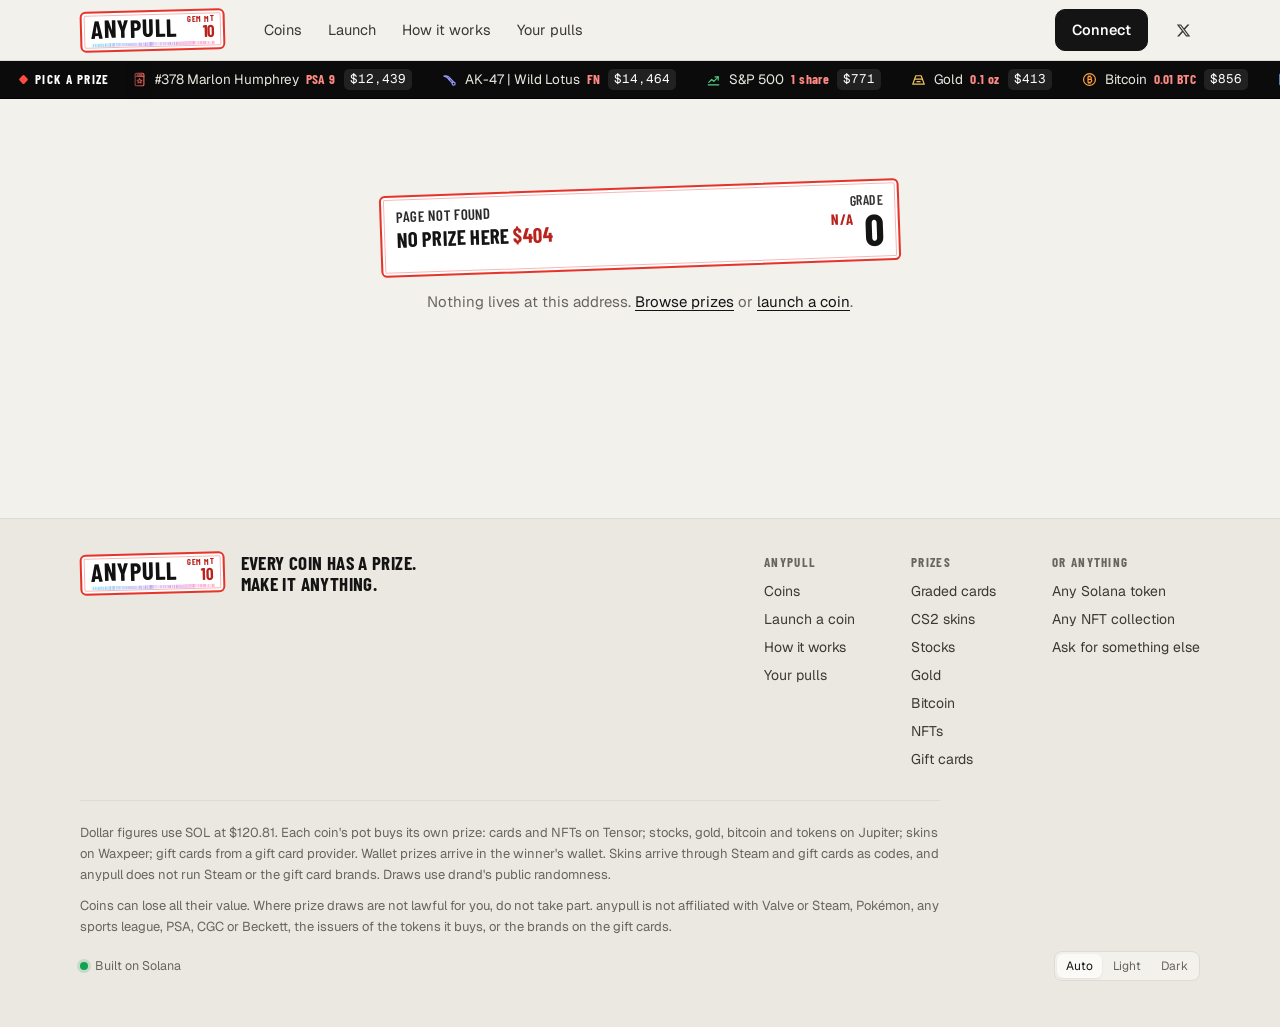
==== commit 3232c671: "Site 2026-10-04T22:12Z from d22953d, launch open" ====
--- a/index.html
+++ b/index.html
@@ -22,7 +22,7 @@
   <link rel="preconnect" href="https://fonts.googleapis.com" />
   <link rel="preconnect" href="https://fonts.gstatic.com" crossorigin />
   <link href="https://fonts.googleapis.com/css2?family=Barlow+Condensed:wght@600;700&family=Geist:wght@400..700&family=Geist+Mono:wght@400..600&display=swap" rel="stylesheet" />
-  <script type="module" crossorigin src="/assets/index-CH0oz-Bj.js"></script>
+  <script type="module" crossorigin src="/assets/index-D4MPYzaY.js"></script>
   <link rel="stylesheet" crossorigin href="/assets/index-yA69_hZF.css">
   <meta property="og:url" content="https://anypull.fun/" />
   <link rel="canonical" href="https://anypull.fun/" />
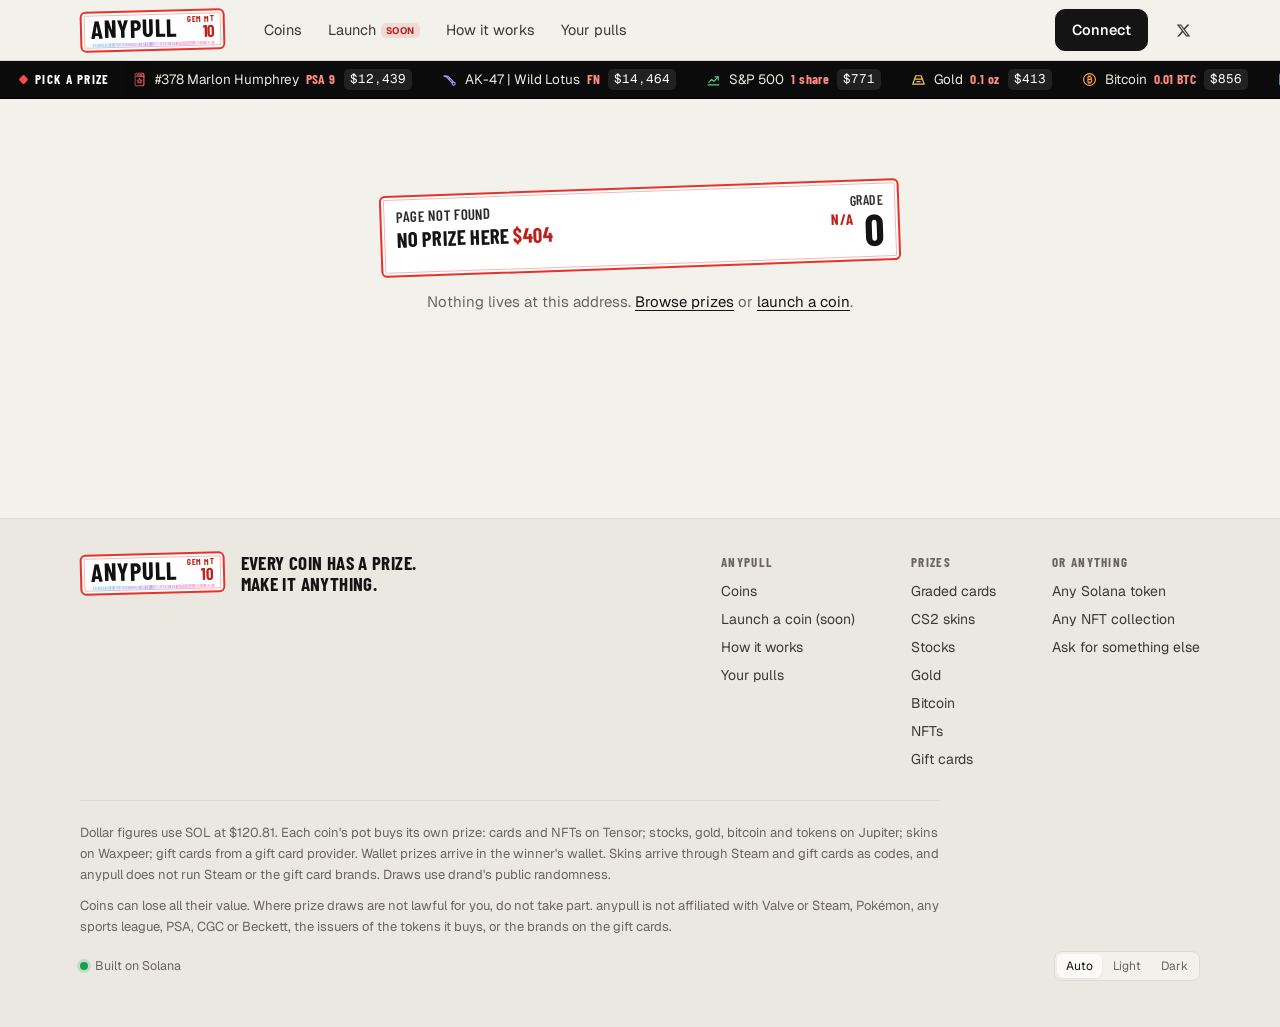
==== commit 35e6abbb: "Site 2026-10-04T22:14Z from f9facc6, launch soon" ====
--- a/index.html
+++ b/index.html
@@ -22,8 +22,8 @@
   <link rel="preconnect" href="https://fonts.googleapis.com" />
   <link rel="preconnect" href="https://fonts.gstatic.com" crossorigin />
   <link href="https://fonts.googleapis.com/css2?family=Barlow+Condensed:wght@600;700&family=Geist:wght@400..700&family=Geist+Mono:wght@400..600&display=swap" rel="stylesheet" />
-  <script type="module" crossorigin src="/assets/index-D4MPYzaY.js"></script>
-  <link rel="stylesheet" crossorigin href="/assets/index-yA69_hZF.css">
+  <script type="module" crossorigin src="/assets/index-BVL_ntR8.js"></script>
+  <link rel="stylesheet" crossorigin href="/assets/index-DHPHZ507.css">
   <meta property="og:url" content="https://anypull.fun/" />
   <link rel="canonical" href="https://anypull.fun/" />
 </head>
--- a/assets/index-DHPHZ507.css
+++ b/assets/index-DHPHZ507.css
@@ -0,0 +1 @@
+:root{--paper:#f3f1ec;--paper-2:#ebe8e1;--card:#fbfaf7;--ink:#141414;--ink-2:#3b3934;--muted:#69655d;--line:#dfdbd2;--line-2:#cfcac0;--stage:#0d0d0e;--stage-2:#1a1a1c;--red:#e5342b;--red-ink:#b8241d;--green:#12a150;--sell:#d4372f;--holo:linear-gradient(90deg, #7be0f6 0%, #a993ff 22%, #ff8fd2 44%, #ffd27a 66%, #8ef0b8 84%, #7be0f6 100%);--radius:14px;--mono:"Geist Mono", ui-monospace, SFMono-Regular, Menlo, monospace;--sans:"Geist", ui-sans-serif, system-ui, -apple-system, "Segoe UI", sans-serif;--lightningcss-light:initial;--lightningcss-dark: ;color-scheme:light}*{box-sizing:border-box}html,body{background:var(--paper);color:var(--ink);font-family:var(--sans);-webkit-font-smoothing:antialiased;margin:0;font-size:15px;line-height:1.5;overflow-x:clip}a{color:inherit}button{font:inherit;color:inherit;cursor:pointer}input,select,textarea{font:inherit;color:inherit}img{max-width:100%;display:block}.mono{font-family:var(--mono);font-feature-settings:"zero" 1}.muted{color:var(--muted)}.num{font-variant-numeric:tabular-nums}.bar{z-index:20;background:color-mix(in srgb, var(--paper) 88%, transparent);-webkit-backdrop-filter:blur(10px);backdrop-filter:blur(10px);border-bottom:1px solid var(--line);position:sticky;top:0}.bar-in{align-items:center;gap:18px;max-width:1160px;height:60px;margin:0 auto;padding:0 20px;display:flex}.brand{letter-spacing:-.03em;align-items:center;gap:9px;font-size:21px;font-weight:650;text-decoration:none;display:flex}.brand svg{width:26px;height:26px}.nav{gap:4px;margin-left:10px;display:flex}.nav a{color:var(--ink-2);border-radius:8px;padding:7px 11px;font-size:14.5px;text-decoration:none}.nav a:hover{background:var(--paper-2)}.nav a.on{color:var(--ink);background:var(--paper-2);font-weight:560}.bar .grow{flex:1}.x-link{width:34px;height:34px;color:var(--ink-2);border-radius:9px;flex:none;place-items:center;text-decoration:none;display:grid}.x-link:hover{background:var(--paper-2);color:var(--ink)}.x-link:focus-visible{outline:2px solid var(--ink);outline-offset:2px}.x-link svg{fill:currentColor;width:15px;height:15px}.main{max-width:1160px;margin:0 auto;padding:28px 20px 80px}.narrow{max-width:760px;margin:0 auto}.foot{border-top:1px solid var(--line);margin-top:40px}.foot-in{max-width:760px;color:var(--muted);margin:0 auto;padding:26px 20px 50px;font-size:13px}.foot-in nav{gap:18px;margin-bottom:12px;display:flex}.foot-in nav a{color:var(--ink-2);text-decoration:none}.btn{border:1px solid var(--ink);background:var(--ink);color:#fff;white-space:nowrap;border-radius:10px;justify-content:center;align-items:center;gap:8px;padding:9px 16px;font-size:14.5px;font-weight:560;text-decoration:none;transition:transform 80ms,background .15s;display:inline-flex}.btn:hover{background:color-mix(in srgb, var(--ink) 84%, var(--paper))}.btn:active{transform:translateY(1px)}.btn:disabled{opacity:.45;cursor:not-allowed}.btn.red{background:var(--red);border-color:var(--red)}.btn.red:hover{background:var(--red-ink)}.btn.ghost{color:var(--ink);border-color:var(--line-2);background:0 0}.btn.ghost:hover{background:var(--paper-2)}.btn.lg{border-radius:12px;padding:13px 22px;font-size:16px}.btn.block{width:100%}.btn.sm{border-radius:8px;padding:6px 11px;font-size:13px}.btn.soon,.btn.red.soon{background:var(--ink);border-color:var(--ink);color:var(--paper)}.btn.soon:hover,.btn.red.soon:hover{background:color-mix(in srgb, var(--ink) 86%, var(--paper))}.btn.soon:disabled{opacity:1;cursor:default}.btn.soon:disabled:hover{background:var(--ink)}.btn.soon .x-glyph{fill:currentColor;opacity:.75;width:.8em;height:.8em;margin-left:2px}.soon-dot{background:var(--red);width:7px;height:7px;box-shadow:0 0 0 0 color-mix(in srgb, var(--red) 55%, transparent);border-radius:50%;flex:none;animation:1.8s ease-out infinite soon-pulse}@keyframes soon-pulse{0%{box-shadow:0 0 0 0 color-mix(in srgb, var(--red) 55%, transparent)}80%,to{box-shadow:0 0 0 7px #0000}}@media (prefers-reduced-motion:reduce){.soon-dot{animation:none}}.nav-soon{letter-spacing:.06em;text-transform:uppercase;color:var(--red-ink);background:color-mix(in srgb, var(--red) 12%, transparent);vertical-align:1px;border-radius:5px;margin-left:5px;padding:1px 5px;font-size:9.5px;font-weight:700}.link{text-underline-offset:3px;color:var(--ink);background:0 0;border:0;padding:0;text-decoration:underline}.hero h1{letter-spacing:-.035em;margin:8px 0 12px;font-size:44px;font-weight:650;line-height:1.04}.hero p{color:var(--ink-2);max-width:600px;margin:0 0 6px;font-size:17px}.stage{background:radial-gradient(120% 80% at 50% 0%, #2a2a2e 0%, var(--stage) 62%);isolation:isolate;border-radius:22px;place-items:center;display:grid;position:relative;overflow:hidden}.stage:after{content:"";border-radius:inherit;pointer-events:none;position:absolute;inset:0;box-shadow:inset 0 0 0 1px #ffffff0f}.stage .spot{aspect-ratio:1;filter:blur(10px);pointer-events:none;background:radial-gradient(closest-side,#ffffff1f,#0000);width:70%;position:absolute;top:-30%;left:15%}.stage .floor{pointer-events:none;background:linear-gradient(#0000,#ffffff0a);height:28%;position:absolute;bottom:0;left:0;right:0}.tilt{perspective:900px;z-index:1;position:relative}.tilt-in{transform-style:preserve-3d;border-radius:10px;transition:transform .25s ease-out;position:relative}.tilt-in img{-webkit-user-select:none;user-select:none;-webkit-user-drag:none;border-radius:10px;box-shadow:0 30px 60px -20px #000c,0 0 0 1px #ffffff0a}.tilt-in .glare{pointer-events:none;mix-blend-mode:color-dodge;opacity:0;background:radial-gradient(circle at var(--gx,50%) var(--gy,50%), #ffffff8c, #fff0 45%);border-radius:10px;transition:opacity .25s;position:absolute;inset:0}.tilt:hover .glare{opacity:.6}.tilt-in .foil{pointer-events:none;opacity:0;border-radius:10px;position:absolute;inset:0;overflow:hidden}.tilt-in .foil:before{content:"";mix-blend-mode:screen;filter:blur(2px);background:linear-gradient(90deg,#0000,#7be0f638,#ff8fd24d,#ffd27a38,#0000);width:38%;position:absolute;top:-50%;bottom:-50%;left:-60%;transform:rotate(18deg)}.stage.full .tilt-in .foil{opacity:1}.stage.full .tilt-in .foil:before{animation:3.2s ease-in-out infinite shine}@keyframes shine{0%{left:-60%}55%,to{left:130%}}.stage-pill{z-index:2;position:absolute;top:14px;left:14px}.stage .vault{z-index:2;color:#ffffff73;letter-spacing:.02em;font-size:11.5px;position:absolute;bottom:12px;right:14px}.stage .noimg{aspect-ratio:3/5;background:var(--stage-2);color:#777;text-align:center;border-radius:12px;place-items:center;width:220px;padding:20px;font-size:13px;display:grid}.pill{color:#fff;-webkit-backdrop-filter:blur(6px);backdrop-filter:blur(6px);background:#ffffff1a;border:1px solid #ffffff1f;border-radius:999px;align-items:center;gap:7px;padding:4px 10px 4px 9px;font-size:12.5px;font-weight:560;display:inline-flex}.pill .dot{background:#8ef0b8;border-radius:50%;width:7px;height:7px;box-shadow:0 0 0 3px #8ef0b82e}.pill.drawing .dot{background:#ffd27a;animation:1s ease-in-out infinite pulse}.pill.won .dot{background:#ff8fd2}.pill.wait .dot{box-shadow:none;background:#9a9a9a}.pill.light{background:var(--card);color:var(--ink);border-color:var(--line)}@keyframes pulse{50%{transform:scale(1.25);box-shadow:0 0 0 6px #ffd27a00}}.meter{gap:8px;display:grid}.meter-top{justify-content:space-between;align-items:flex-end;gap:12px;display:flex}.meter-top .big{letter-spacing:-.04em;font-size:52px;font-weight:650;line-height:.9}.meter-top .label{color:var(--muted);font-size:13px}.meter-top .label b{color:var(--ink);font-weight:600}.bars{border-radius:6px;height:54px;position:relative;overflow:hidden}.bars .track,.bars .fill{-webkit-mask:var(--barmask);-webkit-mask:var(--barmask);mask:var(--barmask);position:absolute;inset:0}.bars .track{background:var(--line-2);opacity:.65}.bars .fill{background:var(--holo);clip-path:inset(0 calc(100% - var(--p) * 100%) 0 0);background-size:200% 100%;transition:clip-path .8s cubic-bezier(.2,.8,.2,1);animation:6s linear infinite holo}@keyframes holo{to{background-position:200% 0}}.bars.sm{border-radius:3px;height:16px}.meter-foot{color:var(--muted);flex-wrap:wrap;justify-content:space-between;gap:10px;font-size:13px;display:flex}.meter-foot b{color:var(--ink);font-weight:600}.feature{grid-template-columns:1fr;gap:20px;margin:30px 0 46px;text-decoration:none;display:grid}.feature .stage{height:440px}.feature .stage img{width:auto;max-height:380px}.feature-meta{justify-content:space-between;align-items:flex-end;gap:16px;display:flex}.feature-meta h2{letter-spacing:-.025em;margin:0;font-size:26px;font-weight:640;line-height:1.15}.feature-meta .sub{color:var(--muted);margin-top:4px;font-size:14px}.cardline{flex-wrap:wrap;align-items:center;gap:8px;display:flex}.grade{border:1px solid var(--red);color:var(--red-ink);letter-spacing:.02em;background:#fff;border-radius:5px;align-items:center;padding:1px 6px;font-size:11.5px;font-weight:650;display:inline-flex}.cat{color:var(--muted);font-size:12px}.tick{color:var(--muted);font-weight:500}.tabs{border-bottom:1px solid var(--line);justify-content:space-between;align-items:center;margin-top:8px;display:flex}.tabs h3{margin:0;padding:10px 0;font-size:17px;font-weight:620}.tabs nav{gap:2px;display:flex}.tabs nav button{color:var(--muted);background:0 0;border:0;border-bottom:2px solid #0000;margin-bottom:-1px;padding:10px;font-size:15px}.tabs nav button.on{color:var(--ink);border-color:var(--ink);font-weight:560}.rows{display:grid}.row{border-bottom:1px solid var(--line);grid-template-columns:74px 1fr auto;align-items:center;gap:16px;padding:16px 0;text-decoration:none;display:grid}.row:hover .row-title{text-underline-offset:3px;text-decoration:underline}.thumb{background:var(--stage);border-radius:10px;place-items:center;width:74px;height:74px;display:grid;overflow:hidden}.thumb img{width:auto;max-height:70px}.row-title{font-size:16px;font-weight:620}.row-card{color:var(--ink-2);margin-top:1px;font-size:13.5px}.row .bars{margin-top:9px}.row-right{text-align:right;min-width:92px}.row-right .p{letter-spacing:-.03em;font-size:26px;font-weight:650;line-height:1}.row-right .s{color:var(--muted);margin-top:6px;font-size:12.5px}.empty{text-align:center;color:var(--muted);padding:40px 0}.coin-head{flex-wrap:wrap;justify-content:space-between;align-items:flex-start;gap:20px;margin-bottom:20px;display:flex}.coin-head h1{letter-spacing:-.03em;margin:0;font-size:34px;font-weight:650;line-height:1.1}.coin-head .ident{align-items:center;gap:14px;display:flex}.coin-head .avatar{object-fit:cover;background:var(--stage);border-radius:14px;width:56px;height:56px}.coin-grid{grid-template-columns:minmax(0,1.15fr) minmax(0,1fr);align-items:start;gap:28px;display:grid}.coin-grid .stage{height:520px}.coin-grid .stage img{width:auto;max-height:460px}.panel{background:var(--card);border:1px solid var(--line);border-radius:var(--radius);padding:18px}.panel+.panel{margin-top:16px}.panel h4{text-transform:uppercase;letter-spacing:.06em;color:var(--muted);margin:0 0 12px;font-size:13px;font-weight:600}.kv{grid-template-columns:auto 1fr;gap:7px 16px;font-size:14px;display:grid}.kv dt{color:var(--muted)}.kv dd{text-align:right;margin:0;font-weight:520}.kv dd a{text-decoration:underline;-webkit-text-decoration-color:var(--line-2);text-decoration-color:var(--line-2);text-underline-offset:3px}.section{margin-top:38px}.section>h3{letter-spacing:-.02em;margin:0 0 12px;font-size:20px;font-weight:640}.trade .side{background:var(--paper-2);border-radius:10px;grid-template-columns:1fr 1fr;margin-bottom:14px;padding:3px;display:grid}.trade .side button{color:var(--muted);background:0 0;border:0;border-radius:8px;padding:8px;font-weight:560}.trade .side button.on.buy{color:var(--green);background:#fff;box-shadow:0 1px 2px #0000000f}.trade .side button.on.sell{color:var(--sell);background:#fff;box-shadow:0 1px 2px #0000000f}.field{gap:6px;margin-bottom:14px;display:grid}.field label,.field .lab{color:var(--ink-2);font-size:13px;font-weight:520}.field .hint{color:var(--muted);font-size:12.5px}.input{border:1px solid var(--line-2);background:#fff;border-radius:10px;align-items:center;padding:0 12px;display:flex}.input:focus-within{border-color:var(--ink);box-shadow:0 0 0 3px #14141412}.input input,.input textarea,.input select{background:0 0;border:0;outline:0;width:100%;padding:11px 0;font-size:15px}.input textarea{resize:vertical;min-height:70px}.input .unit{color:var(--muted);white-space:nowrap;padding-left:8px;font-size:14px}.quick{flex-wrap:wrap;gap:6px;display:flex}.quick button{border:1px solid var(--line-2);color:var(--ink-2);background:#fff;border-radius:7px;padding:3px 9px;font-size:12.5px}.quick button:hover{border-color:var(--ink)}.note{color:var(--muted);margin-top:10px;font-size:13px}.note.bad{color:var(--sell)}.note.ok{color:var(--green)}.chart{height:230px;position:relative}.chart-wait{color:var(--muted);place-items:center;font-size:13px;display:grid;position:absolute;inset:0}.draw{border-radius:var(--radius);background:var(--ink);color:#f3f1ec;margin-top:16px;padding:18px;position:relative;overflow:hidden}.draw:before{content:"";background:var(--holo);opacity:.12;background-size:200% 100%;animation:5s linear infinite holo;position:absolute;inset:0}.draw>*{position:relative}.draw h5{letter-spacing:.08em;text-transform:uppercase;color:#ffd27a;margin:0 0 6px;font-size:12px;font-weight:600}.draw .t{letter-spacing:-.02em;font-size:22px;font-weight:620}.draw .d{color:#c9c6be;margin-top:4px;font-size:13.5px}.draw a{color:#fff}.count{font-family:var(--mono);letter-spacing:-.02em;font-size:34px}.table{border-collapse:collapse;width:100%;font-size:14px}.table th{text-align:left;color:var(--muted);border-bottom:1px solid var(--line);padding:8px 10px;font-size:12.5px;font-weight:560}.table td{border-bottom:1px solid var(--line);vertical-align:middle;padding:10px}.table td.r,.table th.r{text-align:right}.oddsbar{background:var(--paper-2);border-radius:3px;min-width:60px;height:6px;overflow:hidden}.oddsbar i{background:var(--holo);height:100%;display:block}.round{border:1px solid var(--line);border-radius:var(--radius);background:var(--card);grid-template-columns:64px 1fr auto;align-items:center;gap:14px;padding:14px 16px;display:grid}.round+.round{margin-top:10px}.round .n{font-family:var(--mono);color:var(--muted);font-size:13px}.round .what{font-size:14.5px}.round .links{flex-wrap:wrap;gap:12px;margin-top:3px;font-size:13px;display:flex}.round .links a,.round .links button{color:var(--muted)}.round img.prize{object-fit:contain;background:var(--stage);border-radius:8px;width:54px;height:54px}.verify{border-top:1px dashed var(--line-2);grid-column:1/-1;margin-top:10px;padding-top:12px;font-size:13.5px}.verify ol{gap:6px;margin:0;padding-left:20px;display:grid}.verify .ok{color:var(--green);font-weight:600}.verify .bad{color:var(--sell);font-weight:600}.verify code{font-family:var(--mono);background:var(--paper-2);word-break:break-all;border-radius:4px;padding:1px 5px;font-size:12px}.launch h1{letter-spacing:-.03em;margin:6px 0 8px;font-size:36px;font-weight:650}.launch .lede{color:var(--ink-2);max-width:640px;margin:0 0 24px;font-size:16px}.steps{gap:22px;display:grid}.step{background:var(--card);border:1px solid var(--line);border-radius:18px;padding:22px}.step>h2{letter-spacing:-.015em;align-items:center;gap:10px;margin:0 0 4px;font-size:18px;font-weight:640;display:flex}.step>h2 .k{background:var(--ink);color:#fff;border-radius:50%;place-items:center;width:24px;height:24px;font-size:13px;display:grid}.step>p{color:var(--muted);margin:0 0 16px;font-size:14px}.chips{flex-wrap:wrap;gap:6px;margin:10px 0 14px;display:flex}.chips button{border:1px solid var(--line-2);color:var(--ink-2);background:#fff;border-radius:999px;padding:5px 12px;font-size:13.5px}.chips button.on{background:var(--ink);color:#fff;border-color:var(--ink)}.chips button span{color:var(--muted);margin-left:4px;font-size:12px}.chips button.on span{color:#bbb}.picker{grid-template-columns:repeat(auto-fill,minmax(150px,1fr));gap:12px;max-height:560px;padding:2px;display:grid;overflow:auto}.pick{border:1px solid var(--line);text-align:left;background:#fff;border-radius:12px;padding:0;transition:border-color .15s,transform .15s;display:grid;overflow:hidden}.pick:hover{border-color:var(--ink-2);transform:translateY(-1px)}.pick.on{border-color:var(--ink);box-shadow:0 0 0 2px var(--ink)}.pick .im{background:var(--stage);place-items:center;height:190px;padding:10px 0;display:grid}.pick .im img{border-radius:4px;width:auto;max-height:170px}.pick .tx{gap:3px;padding:9px 10px 10px;display:grid}.pick .tt{-webkit-line-clamp:2;-webkit-box-orient:vertical;min-height:2.6em;font-size:12.5px;font-weight:560;line-height:1.3;display:-webkit-box;overflow:hidden}.pick .pr{color:var(--muted);justify-content:space-between;align-items:center;font-size:12.5px;display:flex}.two{grid-template-columns:1fr 1fr;gap:14px;display:grid}.range{width:100%;accent-color:var(--ink)}.split{border-radius:6px;height:12px;margin:6px 0 4px;display:flex;overflow:hidden}.split i{height:100%;display:block}.legend{color:var(--muted);flex-wrap:wrap;gap:14px;font-size:12.5px;display:flex}.legend span:before{content:"";background:var(--c);vertical-align:-1px;border-radius:2px;width:9px;height:9px;margin-right:6px;display:inline-block}.toggle{align-items:flex-start;gap:10px;font-size:14px;display:flex}.toggle input{width:16px;height:16px;accent-color:var(--ink);margin-top:4px}.chosen{background:var(--paper);border-radius:12px;grid-template-columns:110px 1fr;align-items:center;gap:16px;padding:12px;display:grid}.chosen .im{background:var(--stage);border-radius:10px;place-items:center;height:140px;display:grid}.chosen .im img{width:auto;max-height:130px}.upload{align-items:center;gap:12px;display:flex}.upload .pv{background:var(--stage);object-fit:cover;border-radius:12px;width:64px;height:64px}.check{align-items:flex-start;gap:10px;margin:6px 0 16px;font-size:14px;display:flex}.check input{accent-color:var(--ink);margin-top:3px}.prose h1{letter-spacing:-.03em;margin:6px 0 10px;font-size:38px;font-weight:650}.prose h2{letter-spacing:-.015em;margin:34px 0 8px;font-size:20px;font-weight:640}.prose p,.prose li{color:var(--ink-2);font-size:15.5px}.prose ol,.prose ul{padding-left:22px}.prose li{margin:5px 0}.prose code{font-family:var(--mono);background:var(--paper-2);border-radius:4px;padding:1px 5px;font-size:13px}.prose .callout{background:var(--card);border:1px solid var(--line);border-radius:14px;padding:16px 18px}.wl-back{z-index:100;background:#0f0f0f73;place-items:center;padding:16px;display:grid;position:fixed;inset:0}.wl{background:var(--card);border-radius:18px;width:min(400px,100%);padding:18px;box-shadow:0 30px 80px -20px #0006}.wl-h{justify-content:space-between;align-items:center;margin-bottom:12px;font-size:16px;font-weight:620;display:flex}.wl-x{color:var(--muted);background:0 0;border:0;font-size:22px;line-height:1}.wl-row{border:1px solid var(--line);text-align:left;background:#fff;border-radius:12px;align-items:center;gap:12px;width:100%;margin-bottom:8px;padding:11px 12px;text-decoration:none;display:flex}.wl-row:hover{border-color:var(--ink-2)}.wl-row img,.wl-row .ico{border-radius:8px;width:30px;height:30px}.wl-row .ico{background:var(--ink);color:#fff;place-items:center;font-weight:650;display:grid}.wl-row .n{flex:1;font-weight:560}.wl-row .tag{color:var(--muted);font-size:12px}.wl-sec{text-transform:uppercase;letter-spacing:.06em;color:var(--muted);margin:14px 0 8px;font-size:12px;font-weight:600}.wl-foot{color:var(--muted);margin-top:10px;font-size:12.5px}.acct{align-items:center;gap:8px;display:flex}.acct .bal{color:var(--muted);font-size:13px}.toast{background:var(--ink);color:#fff;z-index:200;border-radius:12px;max-width:min(560px,100% - 32px);padding:10px 16px;font-size:14px;position:fixed;bottom:18px;left:50%;transform:translate(-50%);box-shadow:0 10px 30px #00000040}.toast a{color:#ffd27a}.skel{background:linear-gradient(90deg, var(--paper-2), #f7f5f0, var(--paper-2));background-size:200% 100%;border-radius:8px;animation:1.2s infinite skel}@keyframes skel{to{background-position:-200% 0}}@media (width<=900px){.coin-grid{grid-template-columns:1fr}.coin-grid .stage{height:440px}.nav{display:none}}@media (width<=600px){.hero h1{font-size:34px}.coin-head>div:last-child{text-align:left!important}.coin-head h1{font-size:28px}.coin-grid .stage{height:400px}.coin-grid .stage img{max-height:350px}.feature .stage{height:360px}.feature .stage img{max-height:310px}.meter-top .big{font-size:40px}.row{grid-template-columns:56px 1fr auto;gap:12px}.thumb{width:56px;height:56px}.thumb img{max-height:52px}.two,.round{grid-template-columns:1fr}.bar-in{gap:10px}}:root{--cond:"Barlow Condensed", "Arial Narrow", ui-sans-serif, sans-serif}.dev{line-height:0;display:inline-block;position:relative}.dev img{border-radius:8px}.dev .dev-under{filter:grayscale()contrast(1.08)brightness(.58)}.dev .dev-over{width:100%;height:100%;clip-path:inset(calc((1 - var(--p)) * 100%) 0 0 0);transition:clip-path 1.4s cubic-bezier(.2,.8,.2,1);position:absolute;inset:0;box-shadow:none!important}.dev .dev-line{height:3px;left:-3%;right:-3%;bottom:calc(var(--p) * 100% - 1px);background:var(--holo);background-size:200% 100%;border-radius:2px;transition:bottom 1.4s cubic-bezier(.2,.8,.2,1);animation:2.4s linear infinite holo;position:absolute;box-shadow:0 0 14px 2px #a993ffbf,0 0 3px #ffffffe6}.dev.full .dev-over{animation:3.2s ease-in-out infinite alive}@keyframes alive{0%,to{filter:saturate()brightness()}50%{filter:saturate(1.25)brightness(1.08)}}.tilt-in .dev-under{box-shadow:0 30px 60px -20px #000c,0 0 0 1px #ffffff0a}.lbl{font-family:var(--cond);text-transform:uppercase;color:#111;border:2.5px solid var(--red);background:#fff;border-radius:6px;grid-template-columns:1fr auto;gap:2px 10px;padding:8px 10px 7px;line-height:1.05;display:grid;box-shadow:inset 0 0 0 2px #fff,inset 0 0 0 3px #e5342b59}.lbl-t{letter-spacing:.02em;color:#2a2a2a;-webkit-line-clamp:2;-webkit-box-orient:vertical;font-size:12.5px;font-weight:600;display:-webkit-box;overflow:hidden}.lbl-coin{letter-spacing:.01em;white-space:nowrap;text-overflow:ellipsis;margin-top:3px;font-size:15px;font-weight:700;overflow:hidden}.lbl-coin span{color:var(--red-ink)}.lbl-r{text-align:right;align-content:start;justify-items:end;display:grid}.lbl-w{letter-spacing:.04em;color:#333;font-size:11.5px;font-weight:600}.lbl-g{letter-spacing:-.01em;font-size:30px;font-weight:700;line-height:.95}.lbl-g span{letter-spacing:.06em;vertical-align:14px;color:var(--red-ink);margin-right:2px;font-size:12px;font-weight:700}.lbl-b{grid-column:1/-1;align-items:center;gap:8px;margin-top:6px;display:flex}.lbl-b .bars{flex:1;height:14px}.lbl-p{font-family:var(--mono);text-transform:none;text-align:right;min-width:36px;font-size:12px;font-weight:600}.lbl.big{padding:12px 14px 10px}.lbl.big .lbl-t{font-size:15px}.lbl.big .lbl-coin{font-size:21px}.lbl.big .lbl-g{font-size:44px}.lbl.big .lbl-g span{vertical-align:22px;font-size:15px}.lbl.big .lbl-w{font-size:14px}.lbl.big .lbl-b .bars{height:22px}.lbl.big .lbl-p{font-size:14px}.wall{margin-top:56px}.wall-head{border-bottom:1px solid var(--line);justify-content:space-between;align-items:flex-end;margin-bottom:26px;display:flex}.wall-head h3{font-family:var(--cond);text-transform:uppercase;letter-spacing:.01em;margin:0;padding-bottom:8px;font-size:30px;font-weight:700}.wall-head nav{gap:2px;display:flex}.wall-head nav button{color:var(--muted);background:0 0;border:0;border-bottom:2px solid #0000;margin-bottom:-1px;padding:10px 12px;font-size:15px}.wall-head nav button.on{color:var(--ink);border-color:var(--ink);font-weight:560}.grid{grid-template-columns:repeat(auto-fill,minmax(255px,1fr));gap:26px 22px;display:grid}.tile{background:linear-gradient(160deg,#fdfdfb 0%,#f1efe9 55%,#e9e6de 100%);border:1px solid #d6d2c8;border-radius:16px;gap:9px;padding:11px;text-decoration:none;transition:transform .25s cubic-bezier(.2,.8,.2,1),box-shadow .25s;display:grid;position:relative;box-shadow:inset 0 1px #fff,inset 0 0 0 4px #ffffff8c,0 1px #0000000a,0 12px 24px -16px #00000040}.tile:hover{transform:translateY(-4px)rotate(-.5deg);box-shadow:inset 0 1px #fff,inset 0 0 0 4px #ffffff8c,0 26px 40px -22px #0006}.tile-stage{background:radial-gradient(120% 90% at 50% 0%, #2a2a2e, var(--stage) 65%);border-radius:10px;place-items:center;height:300px;display:grid;position:relative;overflow:hidden}.tile-stage .dev img{width:auto;max-height:268px}.tile-pill{position:absolute;top:10px;left:10px}.tile-pill .pill{padding:3px 9px 3px 8px;font-size:11.5px}.tile-foot{color:var(--muted);justify-content:space-between;padding:0 3px;font-size:12.5px;display:flex}.tile.drawing:before{content:"";background:var(--holo);-webkit-mask-composite:xor;pointer-events:none;background-size:200% 100%;border-radius:18px;padding:2px;animation:2s linear infinite holo;position:absolute;inset:-2px;-webkit-mask-image:linear-gradient(#000 0 0),linear-gradient(#000 0 0);-webkit-mask-position:0 0,0 0;-webkit-mask-size:auto,auto;-webkit-mask-repeat:repeat,repeat;-webkit-mask-clip:content-box,border-box;-webkit-mask-origin:content-box,border-box;-webkit-mask-composite:xor;mask-composite:exclude;-webkit-mask-source-type:auto,auto;mask-mode:match-source,match-source}.hero2{grid-template-columns:minmax(0,1fr) minmax(0,1fr);align-items:center;gap:30px;min-height:520px;display:grid}.eyebrow{font-family:var(--cond);text-transform:uppercase;letter-spacing:.14em;color:var(--red-ink);font-size:14px;font-weight:700}.hero2 h1{letter-spacing:-.05em;margin:14px 0 18px;font-size:84px;font-weight:700;line-height:.92}.hero2 p{color:var(--ink-2);max-width:490px;margin:0 0 22px;font-size:17.5px}.hero-cta{flex-wrap:wrap;gap:10px;display:flex}.hero-stats{color:var(--muted);flex-wrap:wrap;gap:22px;margin-top:26px;font-size:14px;display:flex}.hero-stats b{font-family:var(--cond);color:var(--ink);vertical-align:-2px;margin-right:4px;font-size:26px;font-weight:700}.fan{height:500px;position:relative}.fan-card{text-decoration:none;position:absolute;bottom:20px;left:50%}.fan-in{transform:translateX(-50%) translateX(calc(var(--i) * 150px)) translateY(calc(var(--i) * var(--i) * 18px)) rotate(var(--r));transform-origin:50% 100%;transition:transform .35s cubic-bezier(.2,.8,.2,1);position:relative}.fan-in .dev img{border-radius:10px;width:auto;max-height:380px}.fan-tag{font-family:var(--cond);text-transform:uppercase;letter-spacing:.04em;border:2px solid var(--red);white-space:nowrap;color:#111;background:#fff;border-radius:6px;padding:2px 9px;font-size:14px;font-weight:700;position:absolute;bottom:-14px;left:50%;transform:translate(-50%)}.ticker{background:var(--ink);color:#eae7df;border-bottom:1px solid #000;align-items:center;height:38px;display:flex;overflow:hidden}.ticker-in{white-space:nowrap;gap:36px;padding-left:20px;animation:60s linear infinite crawl;display:flex}.ticker:hover .ticker-in{animation-play-state:paused}@keyframes crawl{to{transform:translate(-50%)}}.tk{align-items:center;gap:9px;font-size:13.5px;text-decoration:none;display:inline-flex}.tk b{font-family:var(--cond);letter-spacing:.1em;font-size:13px;font-weight:700}.tk.pull b{background:var(--holo);color:#0000;background-size:200% 100%;-webkit-background-clip:text;background-clip:text;animation:3s linear infinite holo}.tk.drawing b{color:#ffd27a}.tk.launch b{color:#8ef0b8}.tk-card i{font-style:normal;font-family:var(--cond);color:#ff8a84;letter-spacing:.03em;margin-left:4px;font-weight:700}.tk-coin{font-family:var(--mono);color:#b8b4ab;font-size:12.5px}.tk-who{font-family:var(--mono);color:#8ef0b8;font-size:12.5px}@media (width<=900px){.hero2{grid-template-columns:1fr;min-height:0}.hero2 h1{font-size:60px}.fan{height:400px}.fan-in .dev img{max-height:300px}.fan-in{transform:translateX(-50%) translateX(calc(var(--i) * 120px)) translateY(calc(var(--i) * var(--i) * 14px)) rotate(var(--r))}}@media (width<=600px){.hero2 h1{font-size:50px}.fan{height:330px}.fan-in .dev img{max-height:240px}.fan-in{transform:translateX(-50%) translateX(calc(var(--i) * 92px)) translateY(calc(var(--i) * var(--i) * 10px)) rotate(var(--r))}.grid{grid-template-columns:1fr 1fr;gap:14px}.tile-stage{height:210px}.tile-stage .dev img{max-height:186px}.lbl-g{font-size:22px}.lbl-coin{font-size:13px}}.bigslab{background:linear-gradient(160deg,#fdfdfb 0%,#f1efe9 55%,#e7e4dc 100%);border:1px solid #d3cfc4;border-radius:26px;gap:12px;padding:14px;display:grid;box-shadow:inset 0 1px #fff,inset 0 0 0 6px #ffffff80,0 30px 50px -30px #00000059}.bigslab .stage{border-radius:14px}.stage.drawing:before{content:"";border-radius:inherit;background:var(--holo);-webkit-mask-composite:xor;z-index:3;pointer-events:none;background-size:200% 100%;padding:3px;animation:1.6s linear infinite holo;position:absolute;inset:0;-webkit-mask-image:linear-gradient(#000 0 0),linear-gradient(#000 0 0);-webkit-mask-position:0 0,0 0;-webkit-mask-size:auto,auto;-webkit-mask-repeat:repeat,repeat;-webkit-mask-clip:content-box,border-box;-webkit-mask-origin:content-box,border-box;-webkit-mask-composite:xor;mask-composite:exclude;-webkit-mask-source-type:auto,auto;mask-mode:match-source,match-source}.stamp{z-index:4;font-family:var(--cond);letter-spacing:.08em;color:#e5342beb;text-align:center;-webkit-backdrop-filter:blur(1px);backdrop-filter:blur(1px);mix-blend-mode:normal;text-shadow:0 0 1px #e5342b80;pointer-events:none;background:#0d0d0e40;border:5px double #e5342beb;border-radius:10px;padding:8px 18px 6px;font-size:64px;font-weight:700;line-height:.9;animation:.5s cubic-bezier(.2,1.6,.4,1) both thunk;position:absolute;top:46%;left:50%;transform:translate(-50%,-50%)rotate(-14deg)}.stamp small{font-family:var(--mono);letter-spacing:0;margin-top:4px;font-size:15px;font-weight:600;display:block}@keyframes thunk{0%{opacity:0;transform:translate(-50%,-50%)rotate(-14deg)scale(1.8)}to{opacity:1;transform:translate(-50%,-50%)rotate(-14deg)scale(1)}}.facts{background:var(--line);border:1px solid var(--line);border-radius:14px;grid-template-columns:1.1fr 1fr 1fr 1fr;gap:1px;margin-top:16px;display:grid;overflow:hidden}.fact{background:var(--card);align-content:start;gap:2px;padding:12px 14px;display:grid}.fact b{font-family:var(--cond);letter-spacing:.01em;font-size:26px;font-weight:700;line-height:1}.fact span{color:var(--muted);font-size:12.5px;line-height:1.3}.fact.lead b{font-size:44px}.draw .count{font-family:var(--cond);letter-spacing:.02em;font-size:56px;font-weight:700;line-height:1}.draw h5{font-family:var(--cond);letter-spacing:.12em;font-size:15px}.draw .t{font-family:var(--cond);text-transform:uppercase;letter-spacing:.01em;font-size:28px}@media (width<=600px){.facts{grid-template-columns:1fr 1fr}.stamp{font-size:44px}}.mark{border:2.5px solid var(--red);background:#fff;border-radius:6px;grid-template-columns:auto auto;align-items:center;column-gap:10px;padding:3px 8px 3px 9px;line-height:1;transition:transform .2s;display:inline-grid;transform:rotate(-1.5deg);box-shadow:inset 0 0 0 2px #fff,inset 0 0 0 3px #e5342b59}.brand:hover .mark{transform:rotate(0)scale(1.03)}.mark-n{font-family:var(--cond);letter-spacing:.02em;text-transform:uppercase;color:#111;font-size:25px;font-weight:700}.mark-g{font-family:var(--cond);color:var(--red-ink);justify-items:end;display:grid}.mark-g i{letter-spacing:.06em;font-size:8.5px;font-style:normal;font-weight:700}.mark-g b{font-size:17px;font-weight:700;line-height:.9}.mark-bar{height:4px;-webkit-mask:var(--barmask);-webkit-mask:var(--barmask);mask:var(--barmask);background:var(--holo);background-size:200% 100%;grid-column:1/-1;margin-top:2px;animation:6s linear infinite holo}.section>h3,.prose h2,.step>h2{font-family:var(--cond);text-transform:uppercase;letter-spacing:.01em;font-weight:700}.section>h3{font-size:28px}.prose h2{font-size:24px}.step>h2{font-size:22px}.panel h4{font-family:var(--cond);letter-spacing:.1em;color:var(--ink-2);font-size:15px;font-weight:700}.prose h1,.launch h1{letter-spacing:-.04em}.launch{max-width:1160px;margin:0 auto}.launch-grid{grid-template-columns:minmax(0,1fr) 340px;align-items:start;gap:28px;display:grid}.preview{position:sticky;top:84px}.preview-h{font-family:var(--cond);text-transform:uppercase;letter-spacing:.1em;color:var(--muted);margin:0 0 10px 4px;font-size:14px;font-weight:700}.preview-slab{background:linear-gradient(160deg,#fdfdfb 0%,#f1efe9 55%,#e7e4dc 100%);border:1px solid #d3cfc4;border-radius:18px;gap:10px;padding:12px;display:grid;transform:rotate(1deg);box-shadow:inset 0 1px #fff,inset 0 0 0 5px #ffffff80,0 24px 40px -26px #00000059}.preview-slab .tile-stage{height:300px}.preview-slab .tile-stage .dev img{max-height:272px}.preview-slab .dev .dev-over,.preview-slab .dev .dev-line{transition:none}.preview-note{color:var(--ink-2);text-align:center;padding:2px 0 4px;font-size:13px}.preview-empty{border:2px dashed var(--line-2);text-align:center;height:460px;color:var(--muted);border-radius:18px;place-items:center;padding:30px;font-size:14px;display:grid}.pick{text-align:left;background:linear-gradient(160deg,#fdfdfb,#ece9e2);border:1px solid #d6d2c8;border-radius:12px;gap:0;padding:7px;display:grid}.pick-lbl{border:2px solid var(--red);font-family:var(--cond);text-transform:uppercase;background:#fff;border-radius:5px;justify-content:space-between;align-items:start;gap:6px;margin-bottom:6px;padding:4px 6px;line-height:1.05;display:flex}.pick-lbl .tt{color:#222;-webkit-line-clamp:2;-webkit-box-orient:vertical;min-height:2.1em;font-size:11.5px;font-weight:600;display:-webkit-box;overflow:hidden}.pick-lbl .gr{white-space:nowrap;font-size:20px;font-weight:700}.pick-lbl .gr i{color:var(--red-ink);vertical-align:7px;letter-spacing:.05em;margin-right:2px;font-size:10px;font-style:normal}.pick .im{border-radius:8px;height:180px}.pick .im img{max-height:166px}.pick .pr{color:var(--muted);justify-content:space-between;padding:7px 3px 1px;font-size:12px;display:flex}@media (width<=900px){.launch-grid{grid-template-columns:1fr}.preview{order:-1;position:static}.preview-slab{max-width:340px;margin:0 auto}}.tline{margin:6px 0 4px}.tline-bar{background:var(--paper-2);border-radius:8px;height:34px;position:relative;overflow:visible;box-shadow:inset 0 0 0 1px #0000000f}.tseg{border-right:2px solid var(--card);opacity:.85;transition:opacity .3s,transform .3s;position:absolute;top:0;bottom:0}.tseg:first-child{border-radius:8px 0 0 8px}.tseg:last-of-type{border-radius:0 8px 8px 0}.tseg.me{opacity:1;box-shadow:inset 0 0 0 2px #141414}.tline.decided .tseg{opacity:.25}.tline.decided .tseg.win{opacity:1;z-index:1;transform:scaleY(1.25);box-shadow:0 0 18px #a993ffcc}.tline-cursor{z-index:2;background:#141414;border-radius:2px;width:3px;margin-left:-1.5px;transition:left 1.2s cubic-bezier(.15,.9,.25,1);position:absolute;top:-8px;bottom:-8px;box-shadow:0 0 0 2px #fff}.tline-cursor:before{content:"";border:6px solid #0000;border-top-color:#141414;position:absolute;top:-7px;left:50%;transform:translate(-50%)}.tline.spin .tline-cursor{animation:1.1s ease-in-out infinite alternate sweep}@keyframes sweep{0%{left:0%}to{left:100%}}.tline-axis{font-family:var(--mono);color:var(--muted);justify-content:space-between;margin-top:6px;font-size:11px;display:flex}.draw .tline-bar{background:#ffffff14}.draw .tseg{border-right-color:#141414}.draw .tline-cursor{background:#fff;box-shadow:0 0 0 2px #141414,0 0 12px #fff}.draw .tline-cursor:before{border-top-color:#fff}.draw .tline-axis{color:#9a968e}.trophies{grid-template-columns:repeat(auto-fill,minmax(190px,1fr));gap:16px;display:grid}.trophy{background:linear-gradient(160deg,#fdfdfb,#ebe8e1);border:1px solid #d6d2c8;border-radius:14px;gap:8px;padding:8px;display:grid;position:relative}.trophy .tile-stage{height:200px}.trophy .tile-stage .dev img{max-height:180px}.trophy .stamp{border-width:4px;padding:4px 10px 3px;font-size:34px;top:50%}.trophy .stamp small{font-size:11px}.trophy-t{font-family:var(--cond);text-transform:uppercase;letter-spacing:.03em;justify-content:space-between;padding:0 3px;font-size:15px;font-weight:700;display:flex}.trophy-t span{color:var(--muted);font-weight:600}.trophy .links{flex-wrap:wrap;gap:10px;padding:0 3px 2px;font-size:12.5px;display:flex}.trophy .links a,.trophy .links button{color:var(--muted);font-size:12.5px}.trophy.current{background:0 0;border-style:dashed}.trophy .verify{grid-column:auto}.trophy.open{grid-column:1/-1;grid-template-columns:190px 1fr;align-items:start}.cert{border:2.5px solid var(--red);background:#fff;border-radius:12px;padding:22px 24px 18px;position:relative;box-shadow:inset 0 0 0 4px #fff,inset 0 0 0 5px #e5342b4d}.cert-h{border-bottom:1px solid var(--line);font-family:var(--cond);text-transform:uppercase;justify-content:space-between;align-items:baseline;margin-bottom:12px;padding-bottom:10px;display:flex}.cert-h b{letter-spacing:.06em;font-size:22px}.cert-h span{font-family:var(--mono);text-transform:none;color:var(--muted);font-size:12.5px}.cert dl{grid-template-columns:repeat(2,minmax(0,1fr));gap:12px 28px;margin:0;display:grid}.cert dt{font-family:var(--cond);text-transform:uppercase;letter-spacing:.08em;color:var(--red-ink);font-size:12px;font-weight:700}.cert dd{margin:2px 0 0;font-size:14.5px}.cert dd a{text-decoration:underline;-webkit-text-decoration-color:var(--line-2);text-decoration-color:var(--line-2);text-underline-offset:3px}.cert .bars{height:18px;margin-top:16px}.cert-foot{color:var(--muted);justify-content:space-between;margin-top:8px;font-size:12.5px;display:flex}@media (width<=600px){.cert dl,.trophy.open{grid-template-columns:1fr}}.addr{font-family:var(--mono);text-transform:none;letter-spacing:0;font-size:.82em;font-weight:600}.binder{gap:22px;display:grid}.binder-page{background:linear-gradient(135deg,#dfe3e8,#c9ced6);border-radius:10px 18px 18px 10px;padding:22px 22px 22px 58px;position:relative;box-shadow:inset 0 0 0 1px #ffffff80,0 20px 40px -24px #00000059}.rings{flex-direction:column;justify-content:space-evenly;display:flex;position:absolute;top:0;bottom:0;left:16px}.rings i{background:radial-gradient(circle at 35% 35%,#fff,#9aa1aa 60%,#6c727a);border-radius:50%;width:22px;height:22px;box-shadow:inset 0 0 0 5px #eef0f3,0 1px 2px #0000004d}.pockets{grid-template-columns:repeat(3,1fr);gap:14px;display:grid}.pocket{aspect-ratio:5/7;background:linear-gradient(160deg,#ffffff8c,#ffffff2e);border-radius:6px;place-items:center;display:grid;position:relative;overflow:hidden;box-shadow:inset 0 0 0 1px #ffffffb3,inset 0 10px 0 -8px #ffffffe6}.pocket:after{content:"";pointer-events:none;background:linear-gradient(115deg,#0000 35%,#ffffff59 45%,#0000 55%);position:absolute;inset:0}.pocket.full{background:#141414}.pocket.full img{width:auto;max-height:82%;margin-top:-12%}.pocket-tag{border:2px solid var(--red);z-index:1;background:#fff;border-radius:5px;gap:1px;padding:4px 6px;font-size:11.5px;line-height:1.2;display:grid;position:absolute;bottom:6px;left:6px;right:6px}.pocket-tag b{font-family:var(--cond);letter-spacing:.03em;font-size:14px}.pocket-tag span{white-space:nowrap;text-overflow:ellipsis;color:var(--ink-2);overflow:hidden}.pocket-links{gap:8px;font-size:11.5px;display:flex}.pocket-links em{color:var(--muted);margin-left:auto;font-style:normal}@media (width<=600px){.binder-page{padding:14px 12px 14px 40px}.rings{left:10px}.rings i{width:16px;height:16px}.pockets{gap:8px}}.tile,.lbl,.lbl>div,.grid>*,.coin-grid>div,.launch-grid>*,.fact{min-width:0}.cert-h span{word-break:break-all;text-align:right;margin-left:12px}.wall-head{flex-wrap:wrap;gap:6px 12px}.wall-head h3{white-space:nowrap}@media (width<=600px){.table{white-space:nowrap;display:block;overflow-x:auto}.fan{height:290px}.fan-in .dev img{max-height:215px}.fan-in{transform:translateX(-50%) translateX(calc(var(--i) * 80px)) translateY(calc(var(--i) * var(--i) * 8px)) rotate(var(--r))}.fan-card:hover .fan-in{transform:translateX(-50%) translateX(calc(var(--i) * 80px)) translateY(-12px) rotate(calc(var(--r) * .5))}.fan-tag{font-size:12px}.grid{gap:12px}.tile{border-radius:12px;gap:7px;padding:7px}.lbl{gap:1px 6px;padding:6px 7px 5px}.lbl-t{font-size:10.5px}.lbl-coin{font-size:12.5px}.lbl-w{font-size:9.5px}.lbl-g{font-size:20px}.lbl-g span{vertical-align:9px;font-size:9px}.lbl-b .bars{height:10px}.lbl-p{min-width:28px;font-size:10.5px}.tile-foot{font-size:11px}.tile-foot .num{display:none}.wall-head h3{font-size:26px}.cert{padding:16px}.cert-h{flex-direction:column;align-items:flex-start;gap:4px}.cert-h span{text-align:left;margin-left:0}}.loop{grid-template-columns:repeat(4,1fr);gap:12px;margin:22px 0 28px;display:grid}.loop figure{align-content:start;gap:8px;margin:0;display:grid}.loop-stage{background:radial-gradient(120% 90% at 50% 0%, #2a2a2e, var(--stage) 65%);border-radius:12px;place-items:center;height:190px;display:grid;position:relative;overflow:hidden}.loop-stage .dev img{width:auto;max-height:168px}.loop-stage .dev .dev-over,.loop-stage .dev .dev-line{transition:none}.loop-stage .stamp{border-width:4px;padding:3px 9px 2px;font-size:30px}.loop-stage.dark .tline-bar{background:#ffffff14}.loop-stage.dark .tline-axis{display:none}.loop-stage.dark .tline-cursor{background:#fff}.loop-stage.dark .tline-cursor:before{border-top-color:#fff}.loop figcaption{color:var(--ink-2);font-size:13.5px;line-height:1.4}.loop figcaption b{font-family:var(--cond);text-transform:uppercase;letter-spacing:.04em;color:var(--ink);font-size:16px;display:block}.prose .loop{max-width:none}@media (width<=700px){.loop{grid-template-columns:1fr 1fr}}.preview-slab.ghost{opacity:.9;transform:rotate(-1deg)}.preview-slab.ghost .lbl{border-style:dashed}.ghost-card{aspect-ratio:5/8;color:#ffffff73;width:62%;font-family:var(--cond);text-transform:uppercase;letter-spacing:.1em;border:2px dashed #ffffff40;border-radius:10px;place-items:center;font-size:15px;font-weight:700;display:grid}.tile.skel{background:linear-gradient(160deg,#fdfdfb,#ebe8e1);animation:none;position:relative;overflow:hidden}.tile.skel:after{content:"";background:linear-gradient(90deg,#1b1b1d,#2a2a2e,#1b1b1d) 0 0/200% 100%;border-radius:10px;animation:1.4s infinite skel;position:absolute;inset:70px 11px 11px}.tile.skel:before{content:"";background:#fff;border:2.5px solid #e5342b59;border-radius:6px;height:50px;position:absolute;top:11px;left:11px;right:11px}.fillp{margin:-2px 0 12px}.fillp-bar{background:var(--paper-2);border-radius:5px;height:10px;position:relative;overflow:hidden}.fillp-bar i{position:absolute;top:0;bottom:0}.fillp-bar .now{background:#c9c4ff;left:0}.fillp-bar .yours{background:var(--holo);background-size:200% 100%;animation:2s linear infinite holo;box-shadow:0 0 10px #a993ffcc}.fillp-t{color:var(--ink-2);margin-top:6px;font-size:13px}.fillp-t b{font-family:var(--cond);letter-spacing:.02em;font-size:15px}.tile-tilt{line-height:0;transition:transform .2s ease-out;position:relative}.tile-tilt .glare{pointer-events:none;mix-blend-mode:color-dodge;opacity:0;background:radial-gradient(circle at var(--gx,50%) var(--gy,50%), #ffffff80, #fff0 50%);border-radius:8px;transition:opacity .25s;position:absolute;inset:0}.tile:hover .tile-tilt .glare{opacity:.55}.tile-draw{-webkit-backdrop-filter:blur(4px);backdrop-filter:blur(4px);background:#0d0d0eb3;border-radius:8px;padding:8px 8px 2px;position:absolute;bottom:12px;left:12px;right:12px}.tile-draw .tline-bar{background:#ffffff14;height:16px}.tile-draw .tline-axis{display:none}.tile-draw .tline-cursor{background:#fff}.tile-draw .tline-cursor:before{border-top-color:#fff}.tabbar{display:none}@media (width<=900px){.tabbar{z-index:30;background:color-mix(in srgb, var(--paper) 92%, transparent);-webkit-backdrop-filter:blur(12px);backdrop-filter:blur(12px);border-top:1px solid var(--line);padding:6px 6px calc(6px + env(safe-area-inset-bottom));grid-template-columns:repeat(4,1fr);display:grid;position:fixed;bottom:0;left:0;right:0}.tabbar a{color:var(--muted);border-radius:10px;justify-items:center;gap:3px;padding:4px 0;font-size:11px;text-decoration:none;display:grid}.tabbar a svg{fill:none;stroke:currentColor;stroke-width:1.7px;stroke-linecap:round;stroke-linejoin:round;width:22px;height:22px}.tabbar a.on{color:var(--ink);font-weight:600}.tabbar a.on svg{stroke:var(--red)}body{padding-bottom:calc(64px + env(safe-area-inset-bottom))}.toast{bottom:calc(76px + env(safe-area-inset-bottom))}}@media (width>=901px){.coin-side{position:sticky;top:76px}}.panel-h{justify-content:space-between;align-items:baseline;margin-bottom:6px;display:flex}.panel-h h4{margin:0}.chg{font-family:var(--cond);letter-spacing:.02em;font-size:16px;font-weight:700}.chg i{color:var(--muted);margin-left:3px;font-size:12px;font-style:normal;font-weight:600}.chg.up{color:var(--green)}.chg.down{color:var(--sell)}.range{appearance:none;cursor:pointer;background:0 0;height:28px}.range::-webkit-slider-runnable-track{background:linear-gradient(90deg, #141414 0 var(--fill,50%), var(--line) var(--fill,50%));border-radius:4px;height:8px}.range::-moz-range-track{background:var(--line);border-radius:4px;height:8px}.range::-moz-range-progress{background:#141414;border-radius:4px;height:8px}.range::-webkit-slider-thumb{-webkit-appearance:none;border:2.5px solid var(--red);background:#fff;border-radius:6px;width:24px;height:24px;margin-top:-8px;transition:transform .12s;box-shadow:0 2px 6px #0000002e}.range::-moz-range-thumb{border:2.5px solid var(--red);background:#fff;border-radius:6px;width:20px;height:20px;box-shadow:0 2px 6px #0000002e}.range:active::-webkit-slider-thumb{transform:scale(1.12)}:where(a,button,input,textarea,select,[tabindex]):focus-visible{outline:2.5px solid var(--red);outline-offset:2px;border-radius:6px}.input:focus-within,.input input:focus-visible,.input textarea:focus-visible{outline:none}.tile:focus-visible,.pick:focus-visible{outline-offset:4px;border-radius:16px}.wl-h span{font-family:var(--cond);text-transform:uppercase;letter-spacing:.06em;font-size:20px;font-weight:700}.wl{border:2.5px solid var(--red);box-shadow:inset 0 0 0 3px #fff,inset 0 0 0 4px #e5342b4d,0 30px 80px -20px #00000073}.wl-row .ico{font-family:var(--cond);font-size:17px}.rlabel{justify-content:space-between;align-items:baseline;display:flex}.rlabel b{font-family:var(--cond);letter-spacing:.01em;font-size:26px;font-weight:700;line-height:1}.legend+.note{margin-top:12px}.swatch{vertical-align:-1px;border-radius:3px;width:10px;height:10px;margin-right:9px;display:inline-block}.share{justify-content:flex-end;gap:6px;margin-top:10px;display:flex}.nf{text-align:center;max-width:520px;margin:60px auto}.nf-lbl{text-align:left;transform:rotate(-2deg)}.nf p{color:var(--muted);margin-top:22px}@media (width<=600px){.share{justify-content:flex-start}}.foot{border-top:1px solid var(--line);background:#ebe8e1}.foot-in{max-width:1160px;padding:34px 20px 46px}.foot-top{flex-wrap:wrap;justify-content:space-between;align-items:center;gap:20px;display:flex}.foot-brand{color:var(--ink-2);align-items:center;gap:14px;font-size:15px;display:flex}.foot-in nav{gap:20px;margin:0}.foot-in nav a{font-size:14px}.foot-fine{max-width:760px;margin:22px 0 10px;line-height:1.55}.foot-net{align-items:center;gap:7px;font-size:12.5px;display:flex}.netdot{background:#ffd27a;border-radius:50%;flex:none;width:8px;height:8px;display:inline-block;box-shadow:0 0 0 3px #ffd27a40}.netdot.net-mainnet{background:var(--green);box-shadow:0 0 0 3px #12a1502e}.btn.buy{background:var(--green);border-color:var(--green)}.btn.buy:hover{background:#0e8842}.btn.sell{background:var(--sell);border-color:var(--sell)}.btn.sell:hover{background:#b52c25}.who{border-radius:50%;flex:none;width:14px;height:14px;box-shadow:inset 0 0 0 1.5px #fff9}.wall-chips{margin:-12px 0 20px}.fan{--spread:clamp(96px, 10.4vw, 150px);--cardh:clamp(250px, 26vw, 380px);height:calc(var(--cardh) + 120px)}.fan-in{transform:translateX(-50%) translateX(calc(var(--i) * var(--spread))) translateY(calc(var(--i) * var(--i) * 18px)) rotate(var(--r))}.fan-card:hover .fan-in{transform:translateX(-50%) translateX(calc(var(--i) * var(--spread))) translateY(-22px) rotate(calc(var(--r) * .5))}.fan-in .dev img{max-height:var(--cardh)}.hero-text{z-index:2;position:relative}@media (width<=900px){.fan{--spread:clamp(78px, 17vw, 130px);--cardh:clamp(210px, 48vw, 330px)}}.paid{background:var(--line);border-radius:8px;grid-template-columns:1fr 1fr;gap:1px;display:grid;overflow:hidden}.paid>div{background:#fff;padding:7px 9px;display:grid}.paid b{font-family:var(--cond);font-size:18px;font-weight:700}.paid span{color:var(--muted);font-size:11.5px}td .who{vertical-align:-1px;width:12px;height:12px;margin-right:4px;display:inline-block}.binder-page:has(.pockets>.pocket:only-child){grid-template-rows:auto}.binder-page:not(:has(.pocket.full)) .pockets{grid-template-rows:auto}.binder-page:not(:has(.pocket.full)) .pocket{aspect-ratio:5/5.5}.binder-page:not(:has(.pocket.full)) .rings i:nth-child(n+3){display:none}.page-wait{min-height:60vh}@media (prefers-reduced-motion:reduce){*,:before,:after{scroll-behavior:auto!important;transition-duration:.001ms!important;animation-duration:.001ms!important;animation-iteration-count:1!important}.ticker-in{animation:none!important}.ticker{overflow-x:auto}.tline.spin .tline-cursor{left:50%}}:root{--on-ink:#fff;--acrylic:linear-gradient(160deg, #fdfdfb 0%, #f1efe9 55%, #e9e6de 100%);--acrylic-edge:#d6d2c8;--field:#fff;--night:#0b0b0c}.btn{color:var(--on-ink)}.btn.red,.btn.buy,.btn.sell{color:#fff}.range::-webkit-slider-runnable-track{background:linear-gradient(90deg, var(--ink) 0 var(--fill,50%), var(--line) var(--fill,50%))}.range::-moz-range-progress{background:var(--ink)}.ticker{background:var(--night)}.draw{background:var(--night);color:#f3f1ec}.toast{color:var(--on-ink)}.lbl,.mark,.pick-lbl,.pocket-tag,.fan-tag,.cert,.grade,.tile.skel:before{--red:#e5342b;--red-ink:#b8241d;--ink:#141414;--ink-2:#3b3934;--muted:#69655d;--line:#dfdbd2;--line-2:#cfcac0;color:#141414}:root[data-theme=dark]{--paper:#101012;--paper-2:#1c1c20;--card:#17171a;--ink:#f1eee7;--ink-2:#cdc9bf;--muted:#9d988e;--line:#2b2b30;--line-2:#3c3c43;--red:#ff4b41;--red-ink:#ff7068;--green:#2fc46b;--sell:#ff5a52;--stage:#060607;--stage-2:#141416;--on-ink:#121212;--acrylic:linear-gradient(160deg, #2a2a30 0%, #1d1d21 55%, #161619 100%);--acrylic-edge:#34343b;--field:#121214;--lightningcss-light: ;--lightningcss-dark:initial;color-scheme:dark}@media (prefers-color-scheme:dark){:root:not([data-theme=light]){--paper:#101012;--paper-2:#1c1c20;--card:#17171a;--ink:#f1eee7;--ink-2:#cdc9bf;--muted:#9d988e;--line:#2b2b30;--line-2:#3c3c43;--red:#ff4b41;--red-ink:#ff7068;--green:#2fc46b;--sell:#ff5a52;--stage:#060607;--stage-2:#141416;--on-ink:#121212;--acrylic:linear-gradient(160deg, #2a2a30 0%, #1d1d21 55%, #161619 100%);--acrylic-edge:#34343b;--field:#121214;--lightningcss-light: ;--lightningcss-dark:initial;color-scheme:dark}}.tile,.trophy,.pick,.bigslab,.preview-slab{background:var(--acrylic);border-color:var(--acrylic-edge)}.tile,.bigslab,.preview-slab{box-shadow:inset 0 1px #fff,inset 0 0 0 4px #ffffff8c,0 12px 24px -16px #00000040}:root[data-theme=dark] :is(.tile,.bigslab,.preview-slab){box-shadow:inset 0 1px #ffffff12,0 14px 28px -16px #0009}@media (prefers-color-scheme:dark){:root:not([data-theme=light]) :is(.tile,.bigslab,.preview-slab){box-shadow:inset 0 1px #ffffff12,0 14px 28px -16px #0009}}.input,.quick button,.chips button,.wl-row,.paid>div,.trade .side button.on.buy,.trade .side button.on.sell{background:var(--field)}.chips button.on{background:var(--ink);color:var(--on-ink)}.step>h2 .k,.wl-row .ico{color:var(--on-ink)}.foot{background:var(--paper-2)}.table tr.me td{background:#ffd27a24}.tline-cursor{background:var(--ink);box-shadow:0 0 0 2px var(--paper)}.tline-cursor:before{border-top-color:var(--ink)}.trophy.current{background:0 0}.fan-in .dev-under{box-shadow:0 40px 60px -26px #000000b3,0 0 0 1px #ffffff0a}:root[data-theme=dark] .binder-page{background:linear-gradient(135deg,#2b2f36,#1d2026)}:root[data-theme=dark] .pocket:not(.full){background:linear-gradient(160deg,#ffffff14,#ffffff05);box-shadow:inset 0 0 0 1px #ffffff1f}:root[data-theme=dark] .rings i{box-shadow:inset 0 0 0 5px #3a3f47,0 1px 2px #00000080}@media (prefers-color-scheme:dark){:root:not([data-theme=light]) .binder-page{background:linear-gradient(135deg,#2b2f36,#1d2026)}:root:not([data-theme=light]) .pocket:not(.full){background:linear-gradient(160deg,#ffffff14,#ffffff05);box-shadow:inset 0 0 0 1px #ffffff1f}:root:not([data-theme=light]) .rings i{box-shadow:inset 0 0 0 5px #3a3f47,0 1px 2px #00000080}}.themes{background:var(--paper);border:1px solid var(--line);border-radius:8px;gap:2px;margin-left:auto;padding:2px;display:inline-flex}.themes button{color:var(--muted);background:0 0;border:0;border-radius:6px;padding:3px 9px;font-size:12px}.themes button.on{background:var(--card);color:var(--ink);box-shadow:0 1px 2px #00000014}:root[data-theme=dark] .tile:hover{box-shadow:inset 0 1px #ffffff17,0 28px 44px -22px #000c}@media (prefers-color-scheme:dark){:root:not([data-theme=light]) .tile:hover{box-shadow:inset 0 1px #ffffff17,0 28px 44px -22px #000c}}.justpulled{margin-top:48px}.jp-row{scroll-snap-type:x mandatory;grid-auto-columns:168px;grid-auto-flow:column;gap:14px;padding-bottom:8px;display:grid;overflow-x:auto}.jp{scroll-snap-align:start;gap:6px;text-decoration:none;display:grid}.jp-stage{background:radial-gradient(120% 90% at 50% 0%, #2a2a2e, var(--stage) 65%);border-radius:12px;place-items:center;height:210px;display:grid;position:relative;overflow:hidden}.jp-stage .dev img{width:auto;max-height:188px}.jp-stage .stamp{border-width:4px;padding:3px 9px 2px;font-size:30px}.jp-stage .stamp small{font-size:10.5px}.jp-t{color:var(--ink-2);-webkit-line-clamp:2;-webkit-box-orient:vertical;font-size:12.5px;line-height:1.3;display:-webkit-box;overflow:hidden}.jp-t b{font-family:var(--cond);color:var(--red-ink);letter-spacing:.02em}.jp-m{color:var(--muted);justify-content:space-between;font-size:12px;display:flex}.jp-m span:first-child{font-family:var(--mono)}.mtrade{display:none}@media (width<=900px){.mtrade{left:10px;right:10px;bottom:calc(70px + env(safe-area-inset-bottom));z-index:29;background:var(--card);border:1px solid var(--line);border-radius:14px;grid-template-columns:1fr auto auto;align-items:center;gap:8px;padding:8px 8px 8px 14px;display:grid;position:fixed;box-shadow:0 12px 30px -12px #00000059}.mtrade-t{line-height:1.15;display:grid}.mtrade-t b{font-family:var(--cond);letter-spacing:.02em;font-size:18px}.mtrade-t span{color:var(--muted);font-size:12px}.mtrade .btn{padding:9px 18px}body:has(.mtrade){padding-bottom:calc(130px + env(safe-area-inset-bottom))}}.mtrade{transition:transform .25s,opacity .25s}.mtrade.away{opacity:0;pointer-events:none;transform:translateY(24px)}.checklist{color:var(--muted);counter-reset:c;gap:7px;margin:16px 4px 14px;padding:0;font-size:13.5px;list-style:none;display:grid}.checklist li{align-items:center;gap:9px;display:flex}.checklist li:before{counter-increment:c;content:counter(c);border:1.5px solid var(--line-2);border-radius:50%;flex:none;place-items:center;width:20px;height:20px;font-size:11px;font-weight:600;display:grid}.checklist li.done{color:var(--ink)}.checklist li.done:before{content:"✓";background:var(--green);border-color:var(--green);color:#fff}@media (width<=900px){.checklist,.preview>.btn{display:none}}.rules{position:relative}.toc{display:none}@media (width>=1200px){.rules{grid-template-columns:170px minmax(0,760px);justify-content:center;gap:44px;display:grid}.rules>.narrow{margin:0}.toc{align-self:start;gap:6px;margin-top:74px;font-size:13.5px;display:grid;position:sticky;top:100px}.toc b{font-family:var(--cond);text-transform:uppercase;letter-spacing:.1em;color:var(--muted);margin-bottom:4px;font-size:13px}.toc a{color:var(--ink-2);border-left:2px solid var(--line);padding:2px 0 2px 10px;text-decoration:none}.toc a:hover{border-color:var(--red);color:var(--ink)}}.prose h2{scroll-margin-top:90px}.table tbody tr{transition:background .2s}.table tbody tr:hover td{background:color-mix(in srgb, var(--ink) 4%, transparent)}.table tr.fresh.buy td{animation:2.2s ease-out flashbuy}.table tr.fresh.sell td{animation:2.2s ease-out flashsell}@keyframes flashbuy{0%{background:color-mix(in srgb, var(--green) 28%, transparent)}}@keyframes flashsell{0%{background:color-mix(in srgb, var(--sell) 26%, transparent)}}.mcap.pulse{animation:.9s ease-out pulsenum}@keyframes pulsenum{30%{color:var(--green);transform:scale(1.06)}}.toast{background:var(--card);color:var(--ink);border:2px solid var(--red);box-shadow:inset 0 0 0 2px var(--card), 0 14px 34px -10px #00000059;border-radius:10px;font-size:14px;animation:.3s cubic-bezier(.2,1.4,.4,1) toastin}.toast a{color:var(--red-ink);font-weight:600}@keyframes toastin{0%{opacity:0;transform:translate(-50%,16px)}}.draw.launched{margin-top:16px}.draw.launched h5{color:#8ef0b8}.draw.launched .share{justify-content:flex-start}.draw.launched .share .btn{color:#f3f1ec;border-color:#ffffff40}.launched-x{color:#9a968e;z-index:1;background:0 0;border:0;font-size:22px;line-height:1;position:absolute;top:10px;right:12px}.brand,.mark{flex:none}.mark-g i{white-space:nowrap}@media (width<=380px){.acct .bal{display:none}}.sr{clip:rect(0 0 0 0);white-space:nowrap;border:0;width:1px;height:1px;margin:-1px;padding:0;overflow:hidden;position:absolute!important}.skip{z-index:300;background:var(--card);color:var(--ink);border:2px solid var(--red);border-radius:8px;padding:8px 14px;font-weight:600;text-decoration:none;transition:top .15s;position:absolute;top:-60px;left:12px}.skip:focus{top:10px}.main:focus{outline:none}.nav a{position:relative}.nav a.on:after{content:"";background:var(--red);border-radius:1px;height:2px;position:absolute;bottom:3px;left:11px;right:11px}.foot{margin-top:64px}.foot-top{align-items:flex-start;gap:28px 40px}.foot-brand{font-family:var(--cond);text-transform:uppercase;letter-spacing:.02em;color:var(--ink);align-items:center;gap:16px;font-size:19px;font-weight:700;line-height:1.08}.foot-in .foot-cols{grid-template-columns:repeat(3,auto);gap:10px 56px;margin:0;display:grid}.foot-cols>div{align-content:start;gap:7px;display:grid}.foot-cols b{font-family:var(--cond);text-transform:uppercase;letter-spacing:.1em;color:var(--muted);margin-bottom:2px;font-size:13px;font-weight:700}.foot-in .foot-cols a{color:var(--ink-2);font-size:14px;text-decoration:none}.foot-in .foot-cols a:hover{color:var(--ink);text-underline-offset:3px;text-decoration:underline}.foot-fine{border-top:1px solid var(--line);max-width:860px;margin:30px 0 14px;padding-top:22px}.foot-fine p{margin:0 0 10px;line-height:1.6}.foot-net{flex-wrap:wrap;row-gap:10px}.oops{text-align:center;justify-items:center;gap:4px;max-width:520px;margin:70px auto;display:grid}.oops b{font-family:var(--cond);text-transform:uppercase;letter-spacing:.01em;font-size:30px}.oops p{color:var(--muted);margin:4px 0 16px}.page-wait{position:relative}.page-wait:before{content:"";width:160px;height:4px;-webkit-mask:var(--barmask);-webkit-mask:var(--barmask);mask:var(--barmask);background:var(--holo);opacity:.8;background-size:200% 100%;border-radius:2px;margin-left:-80px;animation:1.6s linear infinite holo;position:absolute;top:120px;left:50%}@media (width<=900px){.foot{margin-top:48px}.foot-in .foot-cols{grid-template-columns:repeat(3,minmax(0,1fr));gap:10px 20px;width:100%}}@media (width<=600px){.foot-in{padding:28px 16px 36px}.foot-brand{font-size:17px}.foot-in .foot-cols{grid-template-columns:1fr 1fr;gap:22px 16px}.foot-cols>div:first-child{grid-column:1/-1;grid-template-columns:repeat(2,minmax(0,1fr))}.foot-cols>div:first-child b{grid-column:1/-1}.foot-fine{font-size:12.5px}.foot-net .themes{margin-left:0}}.dev.pa{vertical-align:middle;line-height:0;display:inline-block;position:relative}.dev.pa>.pa-size{opacity:1;display:block;box-shadow:none!important;filter:none!important;background:0 0!important;border-radius:0!important}.dev.pa>.pa-l{pointer-events:none;-webkit-user-select:none;user-select:none;width:100%;height:100%;position:absolute;inset:0}.dev.pa>.dev-under{border-radius:0;box-shadow:none!important}.dev.pa>.pa-l>svg{width:100%;height:100%;display:block;overflow:visible}.dev.pa text{font-family:var(--cond);font-weight:700}.dev.pa text.pa-mono{font-family:var(--mono);font-weight:600}.dev.pa text.pa-serif{font-family:Georgia,Times New Roman,serif;font-style:italic;font-weight:700}.dev.pa text.pa-sig{font-family:var(--cond);letter-spacing:.02em;font-style:italic;font-weight:600}.pa-photo{display:contents}.dev.pa-crypto .dev-line,.dev.pa-token .dev-line{left:2%;right:2%}.dev.pa-skin .dev-line{left:6%;right:6%}.lbl.pl .lbl-g.pl-l{font-size:25px}.lbl.pl .lbl-g.pl-xl{font-size:21px}.lbl.pl .lbl-g.pl-l span,.lbl.pl .lbl-g.pl-xl span{vertical-align:9px}.lbl.pl.big .lbl-g.pl-l{font-size:37px}.lbl.pl.big .lbl-g.pl-xl{font-size:31px}.lbl.pl.big .lbl-g.pl-l span,.lbl.pl.big .lbl-g.pl-xl span{vertical-align:16px}.lbl.pl .lbl-g,.lbl.pl .lbl-w{white-space:nowrap}.lbl.pl-skin{position:relative}.lbl.pl-skin:before{content:"";background:var(--rar,#eb4b4b);border-radius:2px;width:3px;position:absolute;top:7px;bottom:7px;left:3px}.lbl.pl-skin .lbl-l,.lbl.pl-skin .lbl-b{padding-left:5px}.lbl.pl-skin .lbl-w:before{content:"";background:var(--rar,#eb4b4b);border-radius:1.5px;width:7px;height:7px;margin-right:5px;display:inline-block;transform:rotate(45deg)translateY(-1px)}@media (width<=600px){.lbl.pl .lbl-g.pl-l{font-size:18px}.lbl.pl .lbl-g.pl-xl{font-size:15px}.lbl.pl .lbl-g.pl-l span,.lbl.pl .lbl-g.pl-xl span{vertical-align:6px}.lbl.pl-skin:before{width:2.5px;top:5px;bottom:5px;left:2px}.lbl.pl-skin .lbl-l,.lbl.pl-skin .lbl-b{padding-left:4px}}.kind-ico{vertical-align:-.18em;flex:none;display:inline-block;overflow:visible}.kmark{flex:none;line-height:0;display:inline-flex}.kmark svg{width:1em;height:1em}.home .eyebrow{display:inline-block}.hx{text-align:center;padding:10px 0 6px}.hx-text{z-index:2;justify-items:center;display:grid;position:relative}.hx h1{letter-spacing:-.05em;text-wrap:balance;max-width:13em;margin:12px 0 30px;font-size:clamp(44px,6.9vw,92px);font-weight:700;line-height:.95}.hx-a,.hx-b{display:block}.hx-a{text-wrap:balance}.hx-b{white-space:nowrap}.hx h1 em{color:var(--red);white-space:nowrap;font-style:normal;position:relative}.hx h1 em:after{content:"";height:.1em;-webkit-mask:var(--barmask);-webkit-mask:var(--barmask);mask:var(--barmask);background:var(--holo);background-size:200% 100%;animation:6s linear infinite holo;position:absolute;bottom:-.04em;left:.02em;right:.3em}.hx-lede{color:var(--ink-2);text-wrap:pretty;max-width:700px;margin:0 0 24px;font-size:17.5px;line-height:1.55}.hx .hero-cta{justify-content:center}.hx .hero-stats{justify-content:center;margin-top:4px}.hand{--w:clamp(112px, 13.4vw, 192px);--spread:clamp(58px, 10.6vw, 152px);--lift:clamp(6px, .8vw, 11px);--arc:9;height:calc(var(--w) * 1.08 + 96px + var(--lift) * var(--arc));max-width:1160px;margin:30px auto 0;position:relative}.hand-slot{width:var(--w);margin-left:calc(var(--w) / -2);transform:translateX(calc(var(--o) * var(--spread))) translateY(calc(var(--a) * var(--a) * var(--lift))) rotate(calc(var(--o) * 4.5deg));transform-origin:50% 140%;animation:.7s cubic-bezier(.2,.9,.25,1) both deal;animation-delay:calc(var(--a) * 70ms + 80ms);position:absolute;top:0;left:50%}@keyframes deal{0%{opacity:0;transform:translateY(40px)rotate(0)}}.hand-slot:hover,.hand-slot:focus-within{z-index:20!important}.hand-slab{color:inherit;border-radius:14px;text-decoration:none;display:block}.hand-in{background:var(--acrylic);border:1px solid var(--acrylic-edge);border-radius:14px;gap:7px;padding:7px;transition:transform .3s cubic-bezier(.2,.8,.2,1),box-shadow .3s;display:grid;position:relative;box-shadow:inset 0 1px #ffffffb3,0 26px 40px -24px #00000073}.hand-slab:hover .hand-in,.hand-slab:focus-visible .hand-in{transform:translateY(-16px)scale(1.04);box-shadow:inset 0 1px #ffffffb3,0 36px 50px -26px #0000008c}.hand-lbl.lbl{text-align:left;border-width:2px;gap:1px 6px;padding:5px 6px 4px}.hand-lbl .lbl-t{-webkit-line-clamp:1;line-clamp:1;font-size:10.5px;display:-webkit-box}.hand-sub{letter-spacing:.03em;color:#6a665e;white-space:nowrap;text-overflow:ellipsis;margin-top:1px;font-size:9.5px;font-weight:600;display:block;overflow:hidden}.hand-lbl .lbl-w{white-space:nowrap;font-size:8.5px}.hand-lbl .lbl-g{white-space:nowrap;font-size:20px}.hand-lbl .lbl-g span{vertical-align:9px;font-size:8.5px}.hand-lbl .lbl-l,.hand-lbl .lbl-r{min-width:0}.hand-stage{height:calc(var(--w) * 1.08);background:radial-gradient(120% 90% at 50% 0%, #2a2a2e, var(--stage) 65%);border-radius:9px;place-items:center;display:grid;position:relative;overflow:hidden}.hand-stage>*{max-width:90%;max-height:92%}.hand-stage .dev img{max-height:calc(var(--w) * .98);width:auto}.hand-stage .noimg{aspect-ratio:auto;color:#8d8a84;background:0 0;width:80%;padding:10px;font-size:11px}.hand-tag{font-family:var(--cond);text-transform:uppercase;letter-spacing:.05em;color:#141414;white-space:nowrap;background:#fff;border:2px solid #e5342b;border-radius:6px;align-items:center;gap:5px;padding:2px 8px;font-size:13px;font-weight:700;display:inline-flex;position:absolute;bottom:-15px;left:50%;transform:translate(-50%);box-shadow:0 6px 14px -8px #0006}.hand-tag .kmark svg{width:13px;height:13px}.hand-tag.live{border-color:#141414}.hand-dot{background:#12a150;border-radius:50%;width:7px;height:7px;display:inline-block;box-shadow:0 0 0 3px #12a1502e}.kinds{margin-top:64px}.kinds-head{border-bottom:1px solid var(--line);flex-wrap:wrap;justify-content:space-between;align-items:flex-end;gap:8px 30px;margin-bottom:22px;padding-bottom:10px;display:flex}.kinds-head h2{font-family:var(--cond);text-transform:uppercase;letter-spacing:.01em;margin:0;font-size:30px;font-weight:700;line-height:1}.kinds-head p{color:var(--muted);max-width:560px;margin:0;font-size:14px}.krail{grid-template-columns:repeat(5,minmax(0,1fr));gap:14px;margin:0;padding:0;list-style:none;display:grid}.krail>li{min-width:0;display:grid}.kcard{color:inherit;background:var(--card);border:1px solid var(--line);border-radius:14px;grid-template-rows:auto 1fr;text-decoration:none;transition:transform .2s cubic-bezier(.2,.8,.2,1),border-color .2s,box-shadow .2s;display:grid;overflow:hidden}.kcard:hover{border-color:var(--line-2);transform:translateY(-3px);box-shadow:0 18px 30px -22px #00000059}.kcard:focus-visible{outline-offset:3px;border-radius:14px}.kcard-art{background:radial-gradient(120% 90% at 50% 0%, #2a2a2e, var(--stage) 65%);place-items:center;height:150px;display:grid;position:relative;overflow:hidden}.kcard-art>:first-child{max-width:84%;max-height:88%}.kcard-art .dev img{width:auto;max-height:128px}.kcard-art .noimg{aspect-ratio:auto;color:#8d8a84;background:0 0;width:80%;padding:8px;font-size:11px}.kcard:hover .kcard-art .dev,.kcard:hover .kcard-art>:first-child{transform:scale(1.05)}.kcard-art>:first-child{transition:transform .35s cubic-bezier(.2,.8,.2,1)}.kcard-ico{color:#fff;-webkit-backdrop-filter:blur(6px);backdrop-filter:blur(6px);background:#ffffff1a;border:1px solid #ffffff24;border-radius:8px;place-items:center;width:28px;height:28px;display:grid;position:absolute;top:9px;left:9px}.kcard-ico svg{width:16px;height:16px}.kcard-b{align-content:start;gap:4px;padding:11px 13px 12px;display:grid}.kcard-t{font-family:var(--cond);text-transform:uppercase;letter-spacing:.02em;align-items:center;gap:8px;font-size:19px;font-weight:700;line-height:1.05;display:flex}.kcard-l{color:var(--ink-2);font-size:13px;line-height:1.4}.kcard-f{color:var(--muted);flex-wrap:wrap;justify-content:space-between;gap:8px;margin-top:4px;font-size:12px;display:flex}.ksoon{font-family:var(--sans);text-transform:none;letter-spacing:0;color:var(--muted);border:1px solid var(--line-2);border-radius:999px;padding:0 7px;font-size:11px;font-weight:600}.kcard.door .kcard-art{background:var(--paper-2);background-image:repeating-linear-gradient(135deg, transparent 0 9px, color-mix(in srgb, var(--ink) 3.5%, transparent) 9px 10px)}.kcard.door{border-style:dashed;border-color:var(--line-2);background:0 0}.kcard.door .kcard-ico{background:var(--card);border-color:var(--line-2);color:var(--red-ink)}.kpaste{text-align:left;gap:5px;width:80%;display:grid}.kpaste-l{font-family:var(--cond);text-transform:uppercase;letter-spacing:.1em;color:var(--muted);font-size:11px;font-weight:700}.kpaste-f{background:var(--field);border:1.5px solid var(--ink);box-shadow:0 0 0 3px color-mix(in srgb, var(--ink) 8%, transparent);border-radius:8px;align-items:center;gap:1px;padding:7px 9px;font-size:13px;display:flex}.kpaste-c{background:var(--red);width:1.5px;height:15px;animation:1s step-end infinite caret}@keyframes caret{50%{opacity:0}}.kpaste-ok{color:var(--green);font-size:11.5px;font-weight:560}.kpaste-ok:before{content:"✓ "}.kask{font-family:var(--cond);color:var(--red);text-shadow:3px 3px 0 color-mix(in srgb, var(--red) 18%, transparent);font-size:96px;font-weight:700;line-height:1;transform:rotate(-6deg)}.kcard.request{border-color:color-mix(in srgb, var(--red) 55%, var(--line-2))}.nx{margin-top:56px}.nx-card{color:inherit;background:var(--acrylic);border:1px solid var(--acrylic-edge);border-radius:22px;grid-template-columns:minmax(0,1.05fr) minmax(0,1fr);gap:14px;padding:12px;text-decoration:none;transition:transform .25s cubic-bezier(.2,.8,.2,1);display:grid;box-shadow:inset 0 1px #fff9,0 26px 46px -32px #0006}.nx-card:hover{transform:translateY(-3px)}.nx-card:focus-visible{outline-offset:4px;border-radius:22px}.nx-stage{background:radial-gradient(120% 90% at 50% 0%, #2a2a2e, var(--stage) 65%);border-radius:13px;place-items:center;min-height:340px;display:grid;position:relative;overflow:hidden}.nx-stage>:first-child{max-width:86%;max-height:92%}.nx-stage .dev img{width:auto;max-height:310px}.nx-stage.drawing:before{content:"";border-radius:inherit;background:var(--holo);-webkit-mask-composite:xor;z-index:3;pointer-events:none;background-size:200% 100%;padding:3px;animation:1.6s linear infinite holo;position:absolute;inset:0;-webkit-mask-image:linear-gradient(#000 0 0),linear-gradient(#000 0 0);-webkit-mask-position:0 0,0 0;-webkit-mask-size:auto,auto;-webkit-mask-repeat:repeat,repeat;-webkit-mask-clip:content-box,border-box;-webkit-mask-origin:content-box,border-box;-webkit-mask-composite:xor;mask-composite:exclude;-webkit-mask-source-type:auto,auto;mask-mode:match-source,match-source}.nx-body{align-content:center;gap:14px;padding:14px 16px 14px 8px;display:grid}.nx-body .eyebrow{margin-bottom:-4px}.nx-facts{background:var(--line);border:1px solid var(--line);border-radius:12px;grid-template-columns:repeat(3,minmax(0,1fr));gap:1px;margin:0;display:grid;overflow:hidden}.nx-facts>div{background:var(--card);align-content:start;gap:2px;padding:10px 12px;display:grid}.nx-facts dt{color:var(--muted);font-size:12px}.nx-facts dd{font-family:var(--cond);letter-spacing:.01em;margin:0;font-size:24px;font-weight:700;line-height:1.05}.nx-facts dd small{font-family:var(--sans);color:var(--muted);letter-spacing:0;margin-top:2px;font-size:12px;font-weight:500;display:block}.nx-claim{color:var(--ink-2);align-items:center;gap:8px;margin:0;font-size:14px;display:flex}.nx-claim .kmark svg{width:18px;height:18px}.nx-go{justify-self:start}.kfilter{flex-wrap:wrap;gap:6px;margin:-12px 0 22px;display:flex}.kfilter button{border:1px solid var(--line-2);background:var(--field);color:var(--ink-2);white-space:nowrap;border-radius:999px;align-items:center;gap:6px;padding:5px 12px;font-size:13.5px;display:inline-flex}.kfilter button svg{width:15px;height:15px}.kfilter button span{color:var(--muted);font-size:12px}.kfilter button.zero{color:var(--muted);border-style:dashed}.kfilter button:hover{border-color:var(--ink-2)}.kfilter button.on{background:var(--ink);color:var(--on-ink);border-color:var(--ink);border-style:solid}.kfilter button.on span{color:color-mix(in srgb, var(--on-ink) 65%, transparent)}.tile-kind{align-items:center;gap:5px;min-width:0;display:inline-flex}.tile-kind svg{flex:none;width:13px;height:13px}.tile-stage>.tile-tilt>:first-child:not(.dev){max-width:86%}.wall-empty{text-align:center;border:1.5px dashed var(--line-2);color:var(--muted);border-radius:18px;justify-items:center;gap:6px;padding:48px 20px;font-size:14px;display:grid}.wall-empty b{color:var(--ink);font-size:17px;font-weight:620}.wall-empty-ico{background:var(--paper-2);width:44px;height:44px;color:var(--red-ink);border-radius:12px;place-items:center;margin-bottom:4px;display:grid}.wall-empty-ico svg{width:24px;height:24px}.wall-empty-cta{flex-wrap:wrap;justify-content:center;gap:8px;margin-top:10px;display:flex}.wall-err{color:var(--ink-2);background:#ffd27a2e;border:1px solid #ffd27a80;border-radius:10px;margin:-8px 0 18px;padding:9px 14px;font-size:13.5px}.justpulled .stamp small{text-transform:none}@media (width<=1060px){.krail{scroll-snap-type:x mandatory;gap:12px;margin:0 -20px;padding:2px 20px 12px;scroll-padding:0 20px;display:flex;overflow-x:auto}.krail>li{scroll-snap-align:start;flex:0 0 210px}}@media (width<=900px){.hand{--w:clamp(112px, 15.2vw, 150px);--spread:clamp(58px, 10.9vw, 110px)}.nx-card{grid-template-columns:1fr}.nx-stage{min-height:300px}.nx-body{padding:4px 6px 8px}}@media (width<=600px){.hx{padding-top:4px}.hx h1{margin:10px 0 14px}.hx-lede{font-size:16px}.hero-cta .btn.lg{padding:12px 18px;font-size:15.5px}.hand{--w:116px;--spread:61px;--lift:6px;--arc:4;margin-top:24px}.hand-slot.edge{visibility:hidden}.hand{margin-left:-20px;margin-right:-20px;overflow-x:clip}.hx h1{font-size:clamp(34px,10.4vw,44px)}.hand-tag{gap:4px;padding:1px 6px;font-size:11px;bottom:-13px}.hand-tag .kmark svg{width:11px;height:11px}.hand-lbl .lbl-g{font-size:16px}.hand-lbl .lbl-t{font-size:9.5px}.hand-sub{font-size:8.5px}.kinds{margin-top:48px}.kinds-head h2{font-size:26px}.krail{margin:0 -16px;padding:2px 16px 12px;scroll-padding:0 16px}.krail>li{flex-basis:178px}.kcard-art{height:128px}.kcard-art .dev img{max-height:110px}.kask{font-size:80px}.nx{margin-top:44px}.nx-card{border-radius:18px;padding:8px}.nx-stage{min-height:260px}.nx-stage .dev img{max-height:236px}.nx-facts dd{font-size:19px}.nx-facts>div{padding:8px 9px}.kfilter{scrollbar-width:none;flex-wrap:nowrap;margin:-12px -16px 18px;padding:2px 16px 4px;overflow-x:auto}.kfilter::-webkit-scrollbar{display:none}}.hand-lbl.two .lbl-t{-webkit-line-clamp:2;line-clamp:2}.hand-stage .dev,.kcard-art .dev,.nx-stage .dev,.jp-stage .dev{max-width:88%}.hand-stage .dev img,.kcard-art .dev img,.nx-stage .dev img,.jp-stage .dev img{max-width:100%;height:auto}.home .tile-stage .tile-tilt{max-width:90%}.home .tile-stage .dev{max-width:100%}.home .tile-stage .dev img{max-width:100%;height:auto}.nx-stage .noimg,.kcard-art .noimg{color:#8d8a84}.hand-slot.wait .hand-lbl{min-height:40px}.hand-ghost{background:linear-gradient(90deg,#1b1b1d,#2a2a2e,#1b1b1d) 0 0/200% 100%;border-radius:8px;width:62%;height:78%;animation:1.4s infinite skel}.kcard-art>.hand-ghost{width:46%;height:76%}.w0{border:1.5px dashed var(--line-2);background-image:repeating-linear-gradient(135deg, transparent 0 11px, color-mix(in srgb, var(--ink) 2.5%, transparent) 11px 12px);border-radius:20px;grid-template-columns:minmax(0,1fr) minmax(0,1.15fr);align-items:center;gap:40px;padding:32px 34px;display:grid}.w0-text{justify-items:start;gap:10px;display:grid}.w0-text .eyebrow{margin-bottom:-2px}.w0-h{letter-spacing:-.035em;color:var(--ink);text-wrap:balance;font-size:clamp(24px,2.5vw,31px);font-weight:700;line-height:1.08}.w0-text p{color:var(--ink-2);text-wrap:pretty;max-width:440px;margin:0;font-size:15px;line-height:1.55}.w0-cta{flex-wrap:wrap;gap:8px;margin-top:8px;display:flex}.w0-case{grid-template-columns:repeat(3,minmax(0,1fr));align-items:start;gap:16px;max-width:600px;display:grid}.w0-slot{color:inherit;border-radius:14px;gap:7px;padding:7px;text-decoration:none;display:grid}.w0-slot.first{background:var(--acrylic);border:1px solid var(--acrylic-edge);transition:transform .3s cubic-bezier(.2,.8,.2,1),box-shadow .3s;box-shadow:inset 0 1px #ffffffb3,0 22px 34px -22px #00000073}.w0-slot.first:hover{transform:translateY(-6px)rotate(-.6deg);box-shadow:inset 0 1px #ffffffb3,0 30px 44px -24px #0000008c}.w0-slot.first:focus-visible{outline-offset:3px}.w0-slot.empty{border:1.5px dashed var(--line-2)}.w0-slot.s2{opacity:.75}.w0-slot.s3{opacity:.45}.w0-lbl.lbl{text-align:left;border-width:2px;gap:1px 6px;padding:5px 6px 4px}.w0-lbl .lbl-l,.w0-lbl .lbl-r{min-width:0}.w0-lbl .lbl-t{-webkit-line-clamp:1;line-clamp:1;font-size:11px}.w0-lbl .lbl-coin{margin-top:1px;font-size:15px}.w0-lbl .lbl-w{font-size:9px}.w0-lbl .lbl-g{white-space:nowrap;font-size:24px}.w0-lbl .lbl-g span{vertical-align:11px;font-size:9px}.w0-slot.empty .w0-lbl{border:1.5px dashed var(--line-2);box-shadow:none;background:0 0}.w0-slot.empty .w0-lbl .lbl-g,.w0-slot.empty .w0-lbl .lbl-g span{color:var(--muted)}.w0-slot.empty .lbl-l{align-content:center}.w0-line{background:var(--line-2);border-radius:3px;width:86%;height:6px;margin:4px 0 2px;display:block}.w0-line.short{width:52%;margin-top:3px}.w0-stage{aspect-ratio:1/1.1;background:radial-gradient(120% 90% at 50% 0%, #2a2a2e, var(--stage) 65%);border-radius:9px;place-items:center;display:grid}.w0-slot.empty .w0-stage{background:color-mix(in srgb, var(--ink) 4%, transparent)}.w0-plus{background:var(--red);color:#fff;width:54px;height:54px;box-shadow:0 0 0 0 color-mix(in srgb, var(--red) 45%, transparent);border-radius:50%;place-items:center;padding-bottom:3px;font-size:34px;font-weight:400;line-height:1;transition:transform .3s;animation:2.4s cubic-bezier(.2,.8,.2,1) infinite w0ping;display:grid}.w0-slot.first:hover .w0-plus{transform:scale(1.1)}@keyframes w0ping{0%{box-shadow:0 0 0 0 color-mix(in srgb, var(--red) 45%, transparent)}70%,to{box-shadow:0 0 0 18px color-mix(in srgb, var(--red) 0%, transparent)}}@media (width<=900px){.w0{grid-template-columns:1fr;gap:26px;padding:26px 24px}.w0-text p{max-width:560px}.w0-case{max-width:470px}}@media (width<=600px){.w0{border-radius:16px;gap:22px;padding:20px 16px 18px}.w0-case{gap:9px}.w0-slot{border-radius:11px;gap:5px;padding:5px}.w0-lbl.lbl{padding:4px 5px 3px}.w0-lbl .lbl-t{font-size:9px}.w0-lbl .lbl-coin{font-size:12px}.w0-lbl .lbl-g{font-size:17px}.w0-lbl .lbl-g span{vertical-align:7px;font-size:7.5px}.w0-lbl .lbl-w{font-size:7.5px}.w0-plus{width:40px;height:40px;font-size:26px}.w0-cta .btn{flex:auto}}.tk-lead{z-index:1;background:var(--night,#0b0b0c);color:#fff;font-family:var(--cond);text-transform:uppercase;letter-spacing:.1em;white-space:nowrap;box-shadow:16px 0 14px -6px var(--night,#0b0b0c);flex:none;align-self:stretch;align-items:center;gap:8px;padding:0 16px 0 20px;font-size:13px;font-weight:700;display:inline-flex;position:sticky;left:0}.tk-lead:before{content:"";background:#ff4b41;border-radius:1.5px;width:7px;height:7px;transform:rotate(45deg)}.ticker.tape .ticker-in{gap:30px;padding-left:6px}.tk.prize{color:#eae7df;gap:8px}.tk.prize .tk-ico{line-height:0;display:inline-flex}.tk.prize .tk-card{text-overflow:ellipsis;max-width:46ch;overflow:hidden}.tk.prize .tk-card i{color:#ff8a84}.tk-price{font-family:var(--mono);color:#fff;background:#ffffff17;border-radius:5px;padding:1px 6px;font-size:12.5px}.tk.prize:hover .tk-card{text-underline-offset:3px;-webkit-text-decoration:underline #ffffff59;text-decoration:underline #ffffff59}.tk.prize:focus-visible{outline-offset:3px;border-radius:4px;outline:2px solid #fff}@media (width<=600px){.tk-lead{padding:0 12px 0 16px;font-size:12px}}
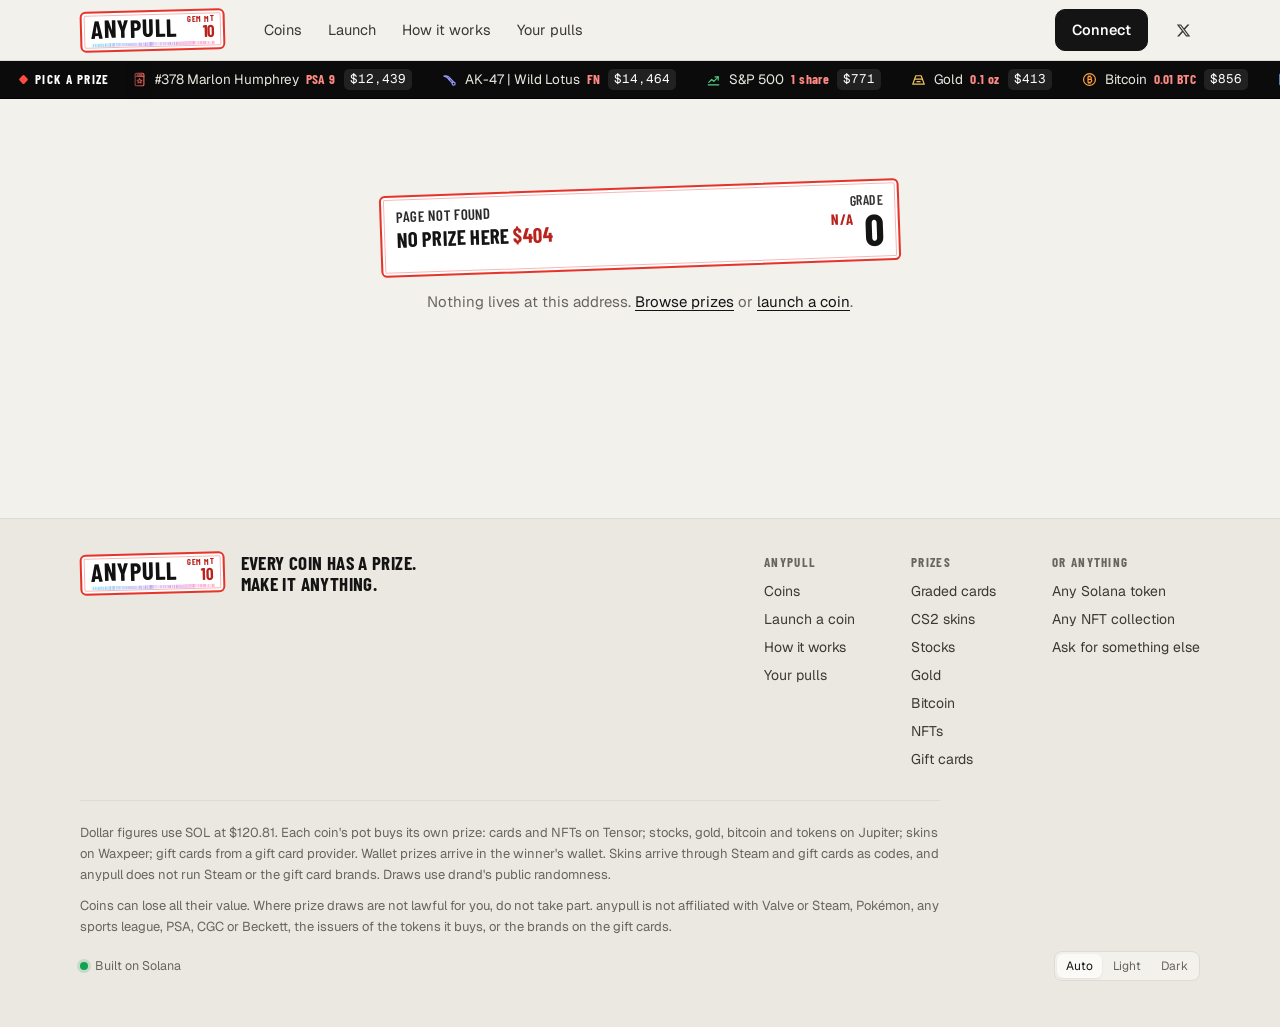
==== commit a6b66a0d: "Site 2026-10-04T22:17Z from b69cd36, launch open" ====
--- a/index.html
+++ b/index.html
@@ -22,7 +22,7 @@
   <link rel="preconnect" href="https://fonts.googleapis.com" />
   <link rel="preconnect" href="https://fonts.gstatic.com" crossorigin />
   <link href="https://fonts.googleapis.com/css2?family=Barlow+Condensed:wght@600;700&family=Geist:wght@400..700&family=Geist+Mono:wght@400..600&display=swap" rel="stylesheet" />
-  <script type="module" crossorigin src="/assets/index-BVL_ntR8.js"></script>
+  <script type="module" crossorigin src="/assets/index-BgSBpViG.js"></script>
   <link rel="stylesheet" crossorigin href="/assets/index-DHPHZ507.css">
   <meta property="og:url" content="https://anypull.fun/" />
   <link rel="canonical" href="https://anypull.fun/" />
